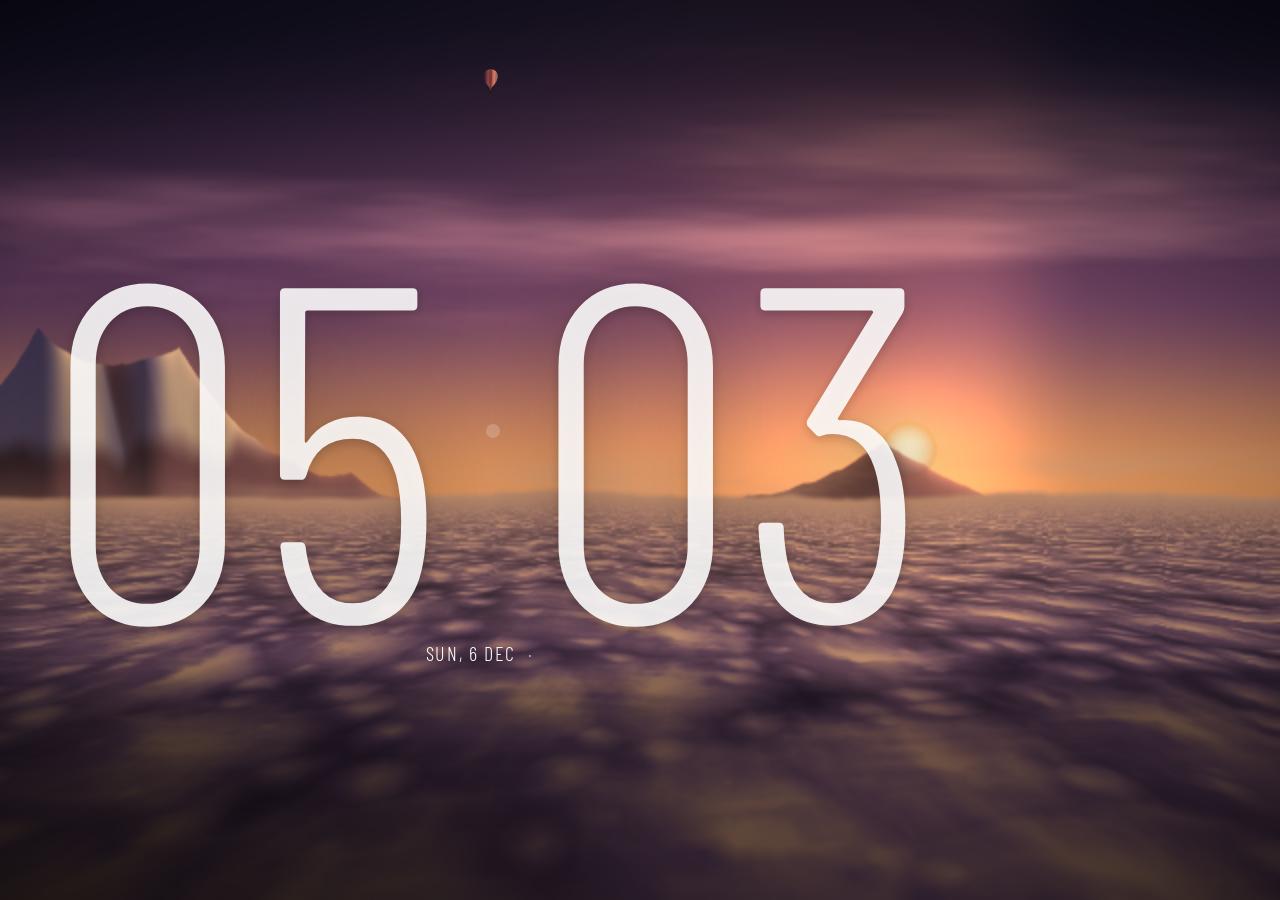
==== web/index.html @ cc3e5b8e "Pond: an axolotl with feathery gills, a comet and a shubunkin; Home: the clock keeps its size and go" ====
<!doctype html>
<html lang="en">
<head>
<meta charset="utf-8">
<meta name="viewport" content="width=device-width,initial-scale=1,viewport-fit=cover">
<meta name="theme-color" content="#000000">
<title>Subscreen</title>
<link rel="stylesheet" href="fonts/fonts.css">
<link rel="manifest" href="manifest.webmanifest">
<style>
/* Layout: black glass, the same language as dojo and taskvim. True black, no boxes: a section is a small title over a hairline rule.
   Five pages swipe sideways; Home is the clock plus a glance column that links into every other page. Dark-only on purpose (AMOLED). */
:root{
  --bg:#000;
  --text:#dedede;
  --sub:#969696;
  --muted:#606060;
  --faint:#2c2c2c;
  --hair:#1c1c1c;
  --sel:#141414;
  --green:#a6e3a1; --sand:#f9e2af; --rose:#eba0ac; --warm:#fab387; --blue:#89b4fa; --teal:#94e2d5; --purple:#cba6f7; --brown:#c2956e;
  --accent:var(--teal);
  --f-ui:"Manrope",system-ui,sans-serif;
  --f-num:"Manrope",system-ui,sans-serif;
  --f-ar:"IBM Plex Sans Arabic","Noto Sans Arabic",sans-serif;
  --f-flip:"Barlow Condensed","Arial Narrow",sans-serif;
  color-scheme:dark;
}
:root[data-scene="sunrise"]{--accent:var(--warm)}
:root[data-scene="cloudsea"]{--accent:#f5c2e7}
:root[data-scene="storm"]{--accent:var(--purple)}
:root[data-scene="moonlit"]{--accent:#b4befe}
:root[data-scene="lanterns"]{--accent:var(--sand)}
:root[data-scene="koi"]{--accent:var(--rose)}
:root[data-scene="rain"]{--accent:var(--teal)}
:root[data-scene="lumiere"]{--accent:#e5c07b}
:root[data-scene="orbit"]{--accent:var(--blue)}

[hidden]{display:none!important}
html{height:100%}
body{margin:0;height:100%;overflow:hidden;background:var(--bg);color:var(--text);font-family:var(--f-ui);-webkit-tap-highlight-color:transparent;-webkit-font-smoothing:antialiased}
button{font:inherit;color:inherit;appearance:none;background:none;border:0;padding:0;cursor:pointer}
:focus-visible{outline:1px solid var(--accent);outline-offset:3px;border-radius:4px}
.num{font-family:var(--f-num);font-variant-numeric:tabular-nums}
body{font-variant-numeric:tabular-nums;letter-spacing:.005em}

#sky{position:fixed;inset:0;width:100%;height:100%;display:block;background:var(--bg);transition:opacity .6s}
#fauna{position:fixed;inset:0;width:100%;height:100%;display:block;pointer-events:none;z-index:1}
#media{position:fixed;inset:0;background:#000;opacity:0;transition:opacity .6s;pointer-events:none}
#media.on{opacity:1}
#media video,#media img{position:absolute;inset:0;width:100%;height:100%;object-fit:cover}
#media::after{content:"";position:absolute;inset:0;background:radial-gradient(ellipse 75% 70% at 50% 50%,transparent 45%,#000a 100%)}
#catLayer{position:fixed;inset:0;width:100%;height:100%;display:block;pointer-events:none;z-index:3}

.app{position:fixed;inset:0;z-index:2;display:grid;grid-template-rows:auto minmax(0,1fr) auto;padding:calc(env(safe-area-inset-top,0px) + 12px) 20px calc(env(safe-area-inset-bottom,0px) + 8px);box-sizing:border-box;max-width:1400px;margin:0 auto;transition:filter .8s}
:root[data-night] .app,:root[data-night] #fauna,:root[data-night] #sky,:root[data-night] #media{filter:grayscale(1) sepia(1) hue-rotate(-38deg) saturate(3.2) brightness(.72)}

/* ---------- top rail ---------- */
.top{display:flex;align-items:center;justify-content:space-between;gap:16px;min-height:28px;font-size:12px}
.hosts{display:flex;gap:18px;align-items:center;min-width:0;transition:opacity .4s}
/* Home keeps the top rail quiet: the computers and the network name show on the other pages */
.app[data-page="home"] .hosts,.app[data-page="home"] #netTxt{opacity:0;pointer-events:none}
#netTxt{transition:opacity .4s}
.host{display:flex;align-items:center;gap:7px;color:var(--muted);transition:color .3s;font-family:var(--f-num);font-size:12px}
.host i{width:6px;height:6px;border-radius:50%;border:1px solid currentColor;box-sizing:border-box;transition:background .3s,border-color .3s}
.host.on{color:var(--text)}
.host.on i{background:var(--accent);border-color:var(--accent);box-shadow:0 0 10px var(--accent)}
.mode{color:var(--muted);font-size:11px;white-space:nowrap;overflow:hidden;text-overflow:ellipsis}
.status{display:flex;gap:16px;align-items:center;color:var(--muted);font-family:var(--f-num);font-size:12px;white-space:nowrap}
.mini{color:var(--sub);opacity:0;transition:opacity .4s}
.app:not([data-page="home"]) .mini{opacity:1}
.net{display:flex;align-items:center;gap:6px}
.net i{width:5px;height:5px;border-radius:50%;background:var(--green)}

/* ---------- pager ---------- */
.pager{overflow:hidden;min-height:0;touch-action:pan-y}
.track{display:flex;height:100%;transition:transform .55s cubic-bezier(.22,.9,.24,1)}
.page{flex:0 0 100%;height:100%;overflow:hidden;padding-block:10px;box-sizing:border-box;scrollbar-width:none;position:relative}
.page::-webkit-scrollbar{display:none}
/* every page fits the screen: .fit is scaled down by JS when its content is taller than the page */
.fit{height:100%;transform-origin:top left}
.fit > *{transition:opacity .5s}
.page:not(.on) .fit > *{opacity:0}
.cols{display:grid;grid-template-columns:minmax(0,1.35fr) minmax(0,1fr);gap:clamp(20px,4vw,56px);align-items:start}

/* a section: title + hairline, never a box */
.sec + .sec{margin-top:18px}
.sec-h{display:flex;justify-content:space-between;align-items:baseline;gap:10px;margin:0 0 4px;padding-bottom:6px;border-bottom:1px solid var(--hair);font:500 10.5px var(--f-ui);letter-spacing:.14em;text-transform:uppercase;color:var(--muted)}
.src{font:400 10.5px var(--f-num);letter-spacing:0;text-transform:none;color:var(--muted)}
.line{display:block;height:2px;background:var(--faint);border-radius:2px;overflow:hidden}
.line i{display:block;height:100%;background:var(--accent);border-radius:2px;transition:width .8s cubic-bezier(.22,.9,.24,1)}
.btn{display:inline-flex;align-items:center;gap:8px;font-size:13px;padding:9px 14px;border-radius:999px;background:var(--text);color:#000;font-weight:500;transition:transform .15s}
.btn:active{transform:scale(.96)}
.btn.ghost{background:transparent;color:var(--sub);box-shadow:inset 0 0 0 1px var(--faint)}
.dot{display:inline-block;width:6px;height:6px;border-radius:50%;background:var(--muted);flex:none}

/* ---------- home ---------- */
#p-home .fit{display:flex;align-items:center}
.home{display:grid;grid-template-columns:minmax(0,1fr) minmax(150px,.27fr);gap:clamp(18px,3vw,48px);align-items:center;width:100%}
.clockblock{min-width:0;transition:transform 6s ease-in-out;container-type:inline-size;display:grid;justify-content:center}
.stack{display:flex;flex-direction:column;min-width:0}
/* the clock: light, slightly see-through digits floating on the scene with no card behind them, so the
   ambient shows everywhere but the strokes; a wide faint shadow keeps them readable over bright skies.
   A changed digit rolls: the old one rises and fades while the new one comes up from below, right-hand
   digit first like an odometer. Only transform and opacity animate, so it runs on the compositor. */
.flipclock{--ch:min(56vh,42cqw);display:flex;align-items:center;justify-content:center;font:300 calc(var(--ch)*1.2)/.84 var(--f-flip);color:rgba(255,255,255,.88);letter-spacing:.005em;font-variant-numeric:tabular-nums;text-shadow:0 0 calc(var(--ch)*.16) rgba(0,0,0,.22),0 calc(var(--ch)*.008) calc(var(--ch)*.03) rgba(0,0,0,.2)}
.roll{display:flex}
/* the separator: one small, faint dot between the hours and the minutes */
.sep{flex:none;width:calc(var(--ch)*.035);height:calc(var(--ch)*.035);margin:0 calc(var(--ch)*.09);border-radius:50%;background:currentColor;opacity:.22}
.dg{position:relative;display:block}
.dg i{display:block;font-style:normal;will-change:transform,opacity}
.dg i + i{position:absolute;left:0;top:0;opacity:0}
.dg.go i:first-child{animation:rollOut .34s var(--d,0s) cubic-bezier(.5,0,.8,.4) both}
.dg.go i + i{animation:rollIn .6s calc(var(--d,0s) + .16s) cubic-bezier(.16,.8,.3,1) both}
@keyframes rollOut{to{transform:translateY(-.22em);opacity:0}}
@keyframes rollIn{from{transform:translateY(.26em);opacity:0}to{transform:none;opacity:1}}
/* one quiet line under the clock: the date, then the next prayer and its countdown, thin and white
   so it reads without pulling the eye off the scene */
.when{display:flex;justify-content:center;align-items:baseline;gap:.6em;margin-top:10px;font:300 clamp(14px,1.8vw,20px)/1.1 var(--f-flip);letter-spacing:.08em;text-transform:uppercase;color:#fff;white-space:nowrap;text-shadow:0 1px 8px rgba(0,0,0,.6)}
.when .wp{display:flex;align-items:baseline;gap:.45em;min-width:0}
.when .wp:not(:empty)::before{content:"·";opacity:.6}
.when .wp b{font-weight:300}
.when .cd{font-variant-numeric:tabular-nums}

/* idle: the header, the dock and the glance fade out, then the clock grows to fill the screen
   (a FLIP transform, so the growth is one smooth compositor animation); a tap brings it all back */
.top,.dock{transition:opacity .3s}
.glance{transition:opacity .4s .15s}
.app.idling .top,.app.idling .dock,.app.idling .glance{opacity:0;pointer-events:none;transition-delay:0s}
.app.idle{grid-template-rows:0 minmax(0,1fr) 0}
.app.idle .top,.app.idle .dock{overflow:hidden;min-height:0;padding:0}
.app.idle .glance{display:none}
.app.idle .home{grid-template-columns:minmax(0,1fr)}
.app.idle .flipclock{--ch:min(66vh,44cqw)}
.app.idle{padding-top:calc(env(safe-area-inset-top,0px) + 4px)}
.app.idle #p-home{padding-block:0 22vh}   /* centred, then lifted well above the middle */
.app.idle #p-home .fit{align-items:center}
.app.idle .stack .when{margin-top:14px}
/* the cat's shelf: it lies on this hairline at the top of the side panel, legs and tail hanging into the gap */
.perch{height:64px;margin:0 -8px;border-top:1px solid rgba(255,255,255,.12);flex:none}
.app.idle .perch{display:none}
/* a soft scrim keeps the small text readable over the brighter ambients */
.glance{display:flex;flex-direction:column;min-width:0;background:radial-gradient(closest-side,rgba(0,0,0,.58),rgba(0,0,0,.46) 50%,rgba(0,0,0,.16) 80%,transparent);margin:-40px -48px;padding:40px 48px}
.g{display:grid;grid-template-columns:minmax(0,1fr) auto;gap:2px 8px;padding:7px 8px;margin:0 -8px;border-bottom:1px solid var(--hair);text-align:left;border-radius:6px;transition:background .2s}
.g:last-child,.g:not(:has(~ .g:not([hidden]))){border-bottom:0}
.g:active,.g:hover{background:var(--sel)}
.g .k{grid-row:1;grid-column:1;font:500 8.5px var(--f-ui);letter-spacing:.14em;text-transform:uppercase;color:#8a8a8a}
.g .r{grid-row:1;grid-column:2;font:400 10px var(--f-num);color:var(--sub);white-space:nowrap;text-align:right}
.g .v{grid-row:2;grid-column:1 / 3;font-size:12.5px;white-space:nowrap;overflow:hidden;text-overflow:ellipsis}
.g .bar{grid-row:3;grid-column:1 / 3;margin-top:5px}
.g .bar i{background:var(--sand)}
.g.prayer.iqama .bar i{background:var(--teal)}
/* the prayer leads the panel; a task can take two lines rather than being cut off */
.g.prayer .v{font-size:15px}
.g .r .due{font-size:inherit}
#gTask .v{white-space:normal;display:-webkit-box;-webkit-line-clamp:2;-webkit-box-orient:vertical;line-height:1.3}

/* ---------- display menu ---------- */
.menu-btn{width:30px;height:30px;margin:-4px -6px -4px 0;border-radius:50%;display:grid;place-items:center;color:var(--muted);transition:color .2s,background .2s}
.menu-btn svg{width:16px;height:16px}
.menu-btn[aria-expanded="true"]{color:var(--text);background:var(--sel)}
.menu{position:fixed;top:calc(env(safe-area-inset-top,0px) + 46px);right:16px;z-index:30;width:min(600px,calc(100vw - 32px));max-height:calc(100% - 60px);overflow-y:auto;display:grid;grid-template-columns:repeat(auto-fit,minmax(250px,1fr));gap:0 24px;background:rgba(12,12,12,.93);-webkit-backdrop-filter:blur(16px);backdrop-filter:blur(16px);box-shadow:inset 0 0 0 1px var(--faint),0 20px 60px rgba(0,0,0,.7);border-radius:16px;padding:14px 16px 6px;box-sizing:border-box;transform-origin:top right;animation:menuIn .25s cubic-bezier(.22,.9,.24,1)}
.menu h3{margin:0 0 10px;font:500 10px var(--f-ui);letter-spacing:.14em;text-transform:uppercase;color:var(--muted)}
.swatches{display:grid;grid-template-columns:repeat(5,minmax(0,1fr));gap:6px;margin-bottom:12px}
.sw{display:flex;flex-direction:column;align-items:center;gap:6px;font-size:10.5px;color:var(--sub)}
.sw i{width:38px;height:38px;max-width:100%;border-radius:50%;box-shadow:inset 0 0 0 1px var(--faint);transition:box-shadow .2s,transform .2s}
.sw:active i{transform:scale(.92)}
.sw.on{color:var(--text)}
.sw.on i{box-shadow:0 0 0 2px #0c0c0c,0 0 0 3px var(--text)}
.sw[data-scene="sunrise"] i{background:radial-gradient(circle at 70% 62%,#ffe9c0 0 9%,#fab38799 15%,transparent 34%),linear-gradient(180deg,#14091c 10%,#8c3346 50%,#f39a5a 66%,#3a1418 67%,#120509 100%)}
.sw[data-scene="cloudsea"] i{background:radial-gradient(circle at 75% 46%,#fff1d6 0 7%,#ffab7a88 16%,transparent 34%),linear-gradient(180deg,#0d1026 8%,#6b4570 40%,#f6a777 52%,#c98a8c 60%,#5e4a78 100%)}
.sw[data-scene="storm"] i{background:radial-gradient(ellipse 40% 18% at 60% 52%,#9a98e0aa,transparent 70%),linear-gradient(180deg,#0a0c14 8%,#2a2c3c 30%,#1a1c28 50%,#06070c 56%,#0c0e18 70%,#02030a 100%)}
.sw[data-scene="moonlit"] i{background:radial-gradient(circle at 68% 30%,#f4f2e6 0 13%,#aab4d855 22%,transparent 45%),linear-gradient(180deg,#0a1024,#03050c 85%)}
.sw[data-scene="lanterns"] i{background:radial-gradient(circle at 30% 34%,#ffc27a 0 5%,transparent 10%),radial-gradient(circle at 64% 22%,#ffb36a 0 4%,transparent 9%),radial-gradient(circle at 58% 52%,#ffd08f 0 6%,#ff8a3d55 14%,transparent 24%),linear-gradient(180deg,#05061a 10%,#2b0f26 64%,#080611 66%,#1a0c16 100%)}
.sw[data-scene="koi"] i{background:radial-gradient(ellipse 22% 9% at 40% 42%,#f07a4a 60%,transparent 100%),radial-gradient(circle at 72% 70%,#1d4a24 0 16%,transparent 17%),radial-gradient(circle at 50% 50%,#0f3a3c,#02100f)}
.sw[data-scene="rain"] i{background:repeating-linear-gradient(105deg,transparent 0 7px,#9fb4d040 7px 8px),radial-gradient(circle at 30% 65%,#ffc07a77 0 10%,transparent 18%),radial-gradient(circle at 65% 72%,#8fb4ff66 0 8%,transparent 16%),radial-gradient(circle at 58% 40%,#5cc8e055 0 9%,transparent 17%),linear-gradient(180deg,#05070c,#101722)}
.sw[data-scene="lumiere"] i{background:radial-gradient(circle at 30% 30%,#fff8 0 3%,transparent 4%),radial-gradient(circle at 70% 55%,#fff6 0 2%,transparent 3%),linear-gradient(90deg,transparent 60%,#0b0a10 60% 66%,transparent 66%),linear-gradient(180deg,#07080f,#20202f 55%,#6a4a36 78%,#5d6070 80%)}
.sw[data-scene="orbit"] i{background:radial-gradient(circle at 50% 160%,#04070f 58%,#ffd9a0 60%,#4a8cff 62%,#0e1d55 66%,transparent 71%),#000}
.sw[data-scene="off"] i{background:#000}
.rowt{display:flex;justify-content:space-between;align-items:center;width:100%;padding:8px 0;border-top:1px solid var(--hair);font-size:13px;text-align:left}
.switch{width:30px;height:18px;border-radius:9px;background:var(--faint);position:relative;transition:background .2s;flex:none}
.switch::after{content:"";position:absolute;left:2px;top:2px;width:14px;height:14px;border-radius:50%;background:var(--sub);transition:transform .2s,background .2s}
[aria-pressed="true"] .switch{background:var(--accent)}
[aria-pressed="true"] .switch::after{transform:translateX(12px);background:#000}
.menu-col{min-width:0}
.rowv{color:var(--sub);font-size:12px}
.menu-btn{position:relative}
.menu-btn.has-update::after{content:"";position:absolute;top:4px;right:4px;width:6px;height:6px;border-radius:50%;background:var(--accent)}
/* rest: true black (AMOLED pixels off) with a faint clock that wanders so nothing burns in */
.rest{position:fixed;inset:0;z-index:48;background:#000;cursor:pointer;animation:fade 1.4s ease-out}
.rest-clock{position:absolute;font:300 28px var(--f-ui);color:#262626;font-variant-numeric:tabular-nums;transition:left 3s ease-in-out,top 3s ease-in-out;white-space:nowrap}
@keyframes menuIn{from{opacity:0;transform:scale(.94) translateY(-4px)}}

/* ---------- tasks ---------- */
.group{margin-top:8px}
.group-h{display:flex;gap:8px;align-items:baseline;font-size:12px;letter-spacing:.12em;text-transform:uppercase;color:var(--muted);margin:14px 0 2px}
.group:first-child .group-h{margin-top:4px}
.group-h b{font-weight:500;color:var(--sub)}
/* a task row is a big, easy target on the phone: the whole row toggles it */
.task{display:grid;grid-template-columns:26px minmax(0,1fr) auto;gap:16px;align-items:center;min-height:58px;padding:9px 0;border-bottom:1px solid var(--hair);transition:opacity .4s,background .2s;width:100%;text-align:left;box-sizing:border-box}
.task:last-child{border-bottom:0}
.task:active{background:var(--sel)}
.chk{width:16px;height:16px;border-radius:50%;box-shadow:inset 0 0 0 1.5px var(--muted);position:relative;transition:background .25s,box-shadow .25s}
.chk::after{content:"";position:absolute;left:5px;top:2px;width:4px;height:8px;border:solid #000;border-width:0 1.5px 1.5px 0;transform:rotate(45deg) scale(0);transition:transform .2s}
.task .chk,.ev .chk{width:24px;height:24px;box-shadow:inset 0 0 0 2px var(--sub)}
.task .chk::after,.ev .chk::after{left:8px;top:3px;width:6px;height:12px;border-width:0 2px 2px 0}
.task.done .chk,.ev.done .chk{background:var(--green);box-shadow:none}
.task.done .chk::after,.ev.done .chk::after{transform:rotate(45deg) scale(1)}
.task.done,.ev.done{opacity:.35}
.task.done .t,.ev.done .t{text-decoration:line-through}
.t{font-size:14px;min-width:0;overflow:hidden;text-overflow:ellipsis;white-space:nowrap}
.task .tx{min-width:0}
.task .t{display:block;font-size:18px;line-height:1.3;white-space:normal;display:-webkit-box;-webkit-line-clamp:2;-webkit-box-orient:vertical}
.task .proj{display:block;font-size:13px;margin-top:2px;white-space:nowrap;overflow:hidden;text-overflow:ellipsis}
.task .due{font-size:14px}
.due{font:400 11.5px var(--f-num);color:var(--muted);white-space:nowrap}
.due.late{color:var(--rose)}
.due.today{color:var(--sand)}
.due.habit{color:var(--teal)}
.big{font-weight:300;font-size:clamp(34px,5vw,54px);line-height:1;letter-spacing:-.03em}
.big small{font-size:.42em;color:var(--muted);letter-spacing:0;margin-left:4px}
.kv{display:grid;grid-template-columns:repeat(4,minmax(0,1fr));gap:10px;margin-top:4px}
.kv div{min-width:0}
.kv span{display:block;font:500 10px var(--f-ui);letter-spacing:.12em;text-transform:uppercase;color:var(--muted)}
.kv b{display:block;font:400 17px var(--f-num);margin-top:3px;white-space:nowrap}
.kv small{color:var(--muted);font-size:11px}
.heat{display:grid;grid-auto-flow:column;grid-template-rows:repeat(7,9px);grid-auto-columns:9px;gap:3px;margin-top:10px;overflow:hidden}
.heat i{border-radius:2px;background:#151515}
.heat .l1{background:#466048}.heat .l2{background:#648c62}.heat .l3{background:#85b981}.heat .l4{background:#a6e3a1}
.heat .today{box-shadow:0 0 0 1px var(--text)}
.course{display:grid;grid-template-columns:minmax(0,1fr) auto;gap:6px 12px;padding:10px 0 9px;font-size:16px}
.course .line{grid-column:1 / 3;height:3px}
.course .p{font:400 14px var(--f-num);color:var(--sub)}

/* ---------- calendar ----------
   taskvim's calendar: the chosen day's agenda on the left, the month on the right. Classes, events and
   tasks with a date, all from the computers' /plan/data (the same document the iPhone's Plan draws) */
.calcols{display:grid;grid-template-columns:minmax(0,1.35fr) minmax(0,1fr);gap:clamp(20px,4vw,56px);align-items:start}
.ev{display:grid;grid-template-columns:58px minmax(0,1fr) auto;gap:16px;align-items:center;min-height:58px;padding:9px 0;border-bottom:1px solid var(--hair);width:100%;text-align:left;box-sizing:border-box;transition:opacity .4s,background .2s}
.ev:last-child{border-bottom:0}
.ev.is-task:active{background:var(--sel)}
.ev .at{display:flex;flex-direction:column;font-family:var(--f-num);font-variant-numeric:tabular-nums;line-height:1.2}
.ev .at b{font-weight:500;font-size:17px}
.ev .at span{font-size:13px;color:var(--muted)}
.ev .body{min-width:0;text-align:start}
.ev .t{display:block;font-size:18px;line-height:1.3;white-space:normal;display:-webkit-box;-webkit-line-clamp:2;-webkit-box-orient:vertical}
.ev .n{font-size:13px;color:var(--sub);margin-top:2px;white-space:nowrap;overflow:hidden;text-overflow:ellipsis}
.ev.untimed{grid-template-columns:minmax(0,1fr) auto}
.ev.past .at,.ev.past .t{color:var(--muted)}
.ev .due{font-size:14px}
.nowline{height:0;border-top:1px solid var(--accent);margin:-1px 0 0;position:relative}
.nowline::before{content:"";position:absolute;left:-3px;top:-4px;width:7px;height:7px;border-radius:50%;background:var(--accent)}
.cal-sub{margin:16px 0 2px;font:500 10.5px var(--f-ui);letter-spacing:.14em;text-transform:uppercase;color:var(--muted)}
.month-h{display:flex;align-items:center;justify-content:space-between;gap:10px;margin:0 0 4px;padding-bottom:6px;border-bottom:1px solid var(--hair)}
.month-h .mt{font:500 15px var(--f-ui);letter-spacing:.02em;padding:6px 10px}
.month-h .icon{width:40px;height:40px;margin:-8px -10px}
.month{display:flex;flex-direction:column;min-height:0}
.mgrid{flex:1 1 auto;min-height:0;display:grid;grid-template-columns:repeat(7,minmax(0,1fr));align-content:start;gap:2px 0;text-align:center}
.mgrid .wd{font:500 10px var(--f-ui);letter-spacing:.1em;text-transform:uppercase;color:var(--muted);padding:6px 0 4px}
.md{display:flex;flex-direction:column;align-items:center;justify-content:center;gap:3px;min-height:0;overflow:hidden;border-radius:10px;font:400 15px var(--f-num);color:var(--text);transition:background .2s}
.md.out{color:var(--faint)}
.md.today{color:var(--accent);font-weight:600}
.md.on{background:var(--sel);box-shadow:inset 0 0 0 1px var(--faint)}
.md .dots{display:flex;gap:3px;height:4px}
.md .dots i{width:4px;height:4px;border-radius:50%;background:var(--sub)}
.md.out .dots i{background:var(--faint)}
/* a page of panes stays put: its lists scroll inside their own boxes, headers and the month stay in place */
.panes .cols,.panes .calcols{height:100%;align-items:stretch}
.pane{display:flex;flex-direction:column;min-height:0}
.panes .sec + .sec{margin-top:18px}
.pane > .sec-h,.pane > .sec:not(.pane){flex:none}
.pane > .pane{flex:1 1 auto}
.scroller{flex:1 1 auto;min-height:0;overflow-y:auto;overscroll-behavior:contain;touch-action:pan-y;scrollbar-width:none;
  -webkit-mask-image:linear-gradient(#000 calc(100% - 22px),transparent);mask-image:linear-gradient(#000 calc(100% - 22px),transparent);padding-bottom:18px}
.scroller::-webkit-scrollbar{display:none}

/* ---------- machines ---------- */
.machs{display:grid;grid-template-columns:repeat(auto-fit,minmax(min(100%,300px),1fr));gap:clamp(20px,4vw,48px)}
.mach{cursor:pointer;min-width:0}
.mach-h{display:flex;align-items:center;gap:9px;padding-bottom:6px;border-bottom:1px solid var(--hair)}
.mach-h b{font:500 13px var(--f-num)}
.mach-h .kind{font-size:12px;color:var(--muted)}
.mach-h .idle{margin-left:auto;font:400 11.5px var(--f-num);color:var(--muted)}
.mach.on .mach-h .dot{background:var(--accent);box-shadow:0 0 8px var(--accent)}
.mach.on .mach-h .idle{color:var(--accent)}
.spark{width:100%;height:38px;display:block;margin:10px 0 8px}
.np{display:grid;grid-template-columns:38px minmax(0,1fr) auto auto;gap:12px;align-items:center;margin-top:14px;padding-top:12px;border-top:1px solid var(--hair)}
.cover{width:38px;height:38px;border-radius:6px;background:#151515}
.np .tt{font-size:13px;white-space:nowrap;overflow:hidden;text-overflow:ellipsis}
.np .ar{font-size:12px;color:var(--sub);white-space:nowrap;overflow:hidden;text-overflow:ellipsis}
.np .line{margin-top:6px}
.icon{width:34px;height:34px;border-radius:50%;display:grid;place-items:center;color:var(--sub);transition:background .2s,color .2s}
.icon:active{background:var(--sel);color:var(--text)}
.icon svg{width:18px;height:18px}
.np.empty{color:var(--muted);font-size:13px;grid-template-columns:1fr}
.controls{margin-top:22px}
.keys{display:grid;grid-template-columns:repeat(10,minmax(0,1fr));gap:6px;margin-top:8px}
.key{display:flex;flex-direction:column;align-items:center;gap:7px;padding:12px 4px 10px;border-radius:12px;color:var(--sub);font-size:10.5px;transition:background .2s,color .2s;position:relative;overflow:hidden;text-align:center}
.key:hover{background:var(--sel)}
.key svg{width:20px;height:20px}
.key .n{font:300 20px var(--f-ui);line-height:20px;color:var(--text)}
.key.on{color:var(--accent);background:color-mix(in srgb,var(--accent) 9%,transparent)}
.rip{position:absolute;width:16px;height:16px;border-radius:50%;background:var(--text);opacity:.18;transform:translate(-50%,-50%) scale(0);animation:rip .55s ease-out forwards;pointer-events:none}

/* ---------- claude ---------- */
.claude{grid-template-columns:minmax(0,.85fr) minmax(0,1.15fr)}
.crab{width:100%;max-width:220px;aspect-ratio:2.4/1;display:block;image-rendering:pixelated}
.crab-say{font-weight:300;font-size:clamp(24px,3.4vw,36px);letter-spacing:-.02em;line-height:1.1;margin-top:6px}
.crab-say.alert{color:var(--rose)}
.usage{display:grid;grid-template-columns:minmax(0,1fr) auto;gap:6px 12px;align-items:center;font-size:12.5px;color:var(--sub);margin-top:6px}
.usage .line{grid-column:1 / 3;margin-bottom:8px}
.usage .num{color:var(--text);font-size:12px}
.sess{padding:12px 0;border-bottom:1px solid var(--hair)}
.sess:last-child{border-bottom:0}
.sess-h{display:flex;align-items:center;gap:10px;min-width:0}
.sess-h code{font:500 13px var(--f-num);white-space:nowrap;overflow:hidden;text-overflow:ellipsis;min-width:0}
.sess-h .host-tag{font:400 11px var(--f-num);color:var(--muted)}
.sess-h .st{margin-left:auto;font-size:11.5px;color:var(--muted);white-space:nowrap}
.sess.working .dot{background:var(--teal);animation:soft 1.4s infinite}
.sess.working .st{color:var(--teal)}
.sess.waiting .dot{background:var(--rose);animation:ping 1.8s infinite}
.sess.waiting .st{color:var(--rose)}
.sess p{margin:5px 0 0 16px;font-size:13px;color:var(--sub)}
.sess p code{font-family:var(--f-num);color:var(--text);font-size:12.5px}
.sess .actions{margin:10px 0 0 16px}

/* ---------- dock ---------- */
.dock{display:flex;justify-content:center;gap:clamp(14px,4vw,34px);padding-top:8px;font-size:12px}
.dock button{color:var(--muted);padding:6px 2px;position:relative;transition:color .3s}
.dock button::after{content:"";position:absolute;left:50%;bottom:0;width:0;height:1.5px;background:var(--text);border-radius:2px;transform:translateX(-50%);transition:width .35s cubic-bezier(.22,.9,.24,1)}
.dock button.on{color:var(--text)}
.dock button.on::after{width:14px}
.badge{position:absolute;top:4px;right:-8px;width:5px;height:5px;border-radius:50%;background:var(--rose)}

/* ---------- overlays ---------- */
.toast{position:fixed;left:50%;bottom:calc(env(safe-area-inset-bottom,0px) + 52px);transform:translate(-50%,10px);opacity:0;pointer-events:none;transition:opacity .25s,transform .25s;background:#0d0d0d;box-shadow:inset 0 0 0 1px var(--faint);border-radius:10px;padding:10px 14px;font-size:12.5px;color:var(--sub);max-width:calc(100% - 40px);box-sizing:border-box;z-index:40}
.toast.show{opacity:1;transform:translate(-50%,0)}
.toast.has-action.show{pointer-events:auto;display:flex;align-items:center;gap:14px}
.toast-btn{color:var(--accent);font-weight:500;font-size:12.5px;padding:2px 0}
.toast b{color:var(--text);font-weight:500}
.toast code{font:12px var(--f-num);color:var(--text);word-break:break-all}
.pop{position:fixed;width:5px;height:5px;margin:-2.5px;border-radius:50%;pointer-events:none;z-index:45;animation:pop .7s cubic-bezier(.2,.8,.3,1) forwards}

.athan{position:fixed;inset:0;z-index:50;display:grid;place-items:center;background:rgba(0,0,0,.94);cursor:pointer;animation:fade .7s ease-out;overflow:hidden}
.athan .ring{position:absolute;left:50%;top:50%;width:46vmin;height:46vmin;margin:-23vmin 0 0 -23vmin;border-radius:50%;box-shadow:inset 0 0 0 1px var(--sand);opacity:0;animation:ring 5s cubic-bezier(.2,.6,.3,1) infinite}
.athan .ring:nth-child(2){animation-delay:1.66s}
.athan .ring:nth-child(3){animation-delay:3.33s}
.athan-in{position:relative;text-align:center;padding:20px}
.athan-ar{font-family:var(--f-ar);font-weight:200;font-size:min(22vmin,160px);line-height:1.15;color:var(--sand)}
.athan-en{font-size:12px;letter-spacing:.3em;text-transform:uppercase;color:var(--sub);margin-top:4px}
.athan-note{font-size:11.5px;color:var(--muted);margin-top:22px}

/* ---------- reminders ----------
   Three strengths, picked by how close a deadline is: a live "due soon" row on Home (and a pill under the
   idle clock), a line under the clock when something enters its window, and, in the last fifteen minutes,
   an alert that takes over the clock. Quiet mutes the last two; the Home row always stays. */
.g.soon .r{color:var(--text)}
.g.soon .bar i{background:var(--sub);transition:width 1s linear}
.g.soon.hot .k::before{content:"";display:inline-block;width:5px;height:5px;margin:0 6px 1px 0;border-radius:50%;background:var(--text);vertical-align:middle;animation:soft 1.6s infinite}
.g.soon .more{color:var(--muted);letter-spacing:0;text-transform:none;font-weight:400;margin-left:6px}
.pill{display:none;justify-content:center;margin-top:14px}
.app.idle .pill.on{display:flex}
.pill > span{display:inline-flex;align-items:center;gap:.55em;padding:6px 14px;border-radius:999px;background:rgba(0,0,0,.45);box-shadow:inset 0 0 0 1px rgba(255,255,255,.14);font:400 clamp(12px,1.5vw,16px)/1 var(--f-flip);letter-spacing:.08em;text-transform:uppercase;color:#fff;max-width:80vw;white-space:nowrap;overflow:hidden;text-overflow:ellipsis;animation:fade .8s}
.pill i{flex:none;width:5px;height:5px;border-radius:50%;background:#fff;animation:soft 1.8s infinite}
.pill b{font-weight:500}

/* a reminder is a bubble that grows out of the top edge: a small dark-glass pill slides down, widens, then
   swells into a rounded bubble and the words come up inside it (dropIn); leaving plays that backwards, back
   into the pill and up off the screen (dropNote). The clock steps back while it is up */
.notes{position:fixed;left:0;right:0;top:calc(env(safe-area-inset-top,0px) + 12px);z-index:35;display:grid;justify-items:center;pointer-events:none;padding:0 20px}
.note{grid-area:1 / 1;position:relative;pointer-events:auto;width:fit-content;min-width:min(420px,100%);max-width:min(760px,100%);box-sizing:border-box;animation:bob 7s 1.4s ease-in-out infinite}
@keyframes bob{50%{transform:translateY(-4px)}}
.note .bub{position:absolute;top:0;left:50%;width:100%;height:100%;transform:translateX(-50%);border-radius:30px;background:rgba(14,14,14,.84);-webkit-backdrop-filter:blur(22px) saturate(1.2);backdrop-filter:blur(22px) saturate(1.2);box-shadow:inset 0 0 0 1px rgba(255,255,255,.09),0 24px 70px rgba(0,0,0,.6)}
.nb{position:relative;display:flex;flex-direction:column;align-items:center;text-align:center;min-width:0;padding:22px 40px 8px}
.nm{display:flex;flex-direction:column;align-items:center;min-width:0;max-width:100%}
.nk{display:flex;align-items:center;gap:.6em;font:400 clamp(14px,1.8vw,19px)/1 var(--f-flip);letter-spacing:.22em;text-transform:uppercase;color:rgba(255,255,255,.75);font-variant-numeric:tabular-nums;text-shadow:0 1px 8px rgba(0,0,0,.6)}
.nk::before{content:"";width:7px;height:7px;border-radius:50%;background:#fff;animation:soft 1.8s infinite}
.nt{max-width:100%;margin-top:12px;font:300 clamp(26px,4.4vw,48px)/1.06 var(--f-flip);letter-spacing:.04em;text-transform:uppercase;color:#fff;text-shadow:0 2px 16px rgba(0,0,0,.6);display:-webkit-box;-webkit-line-clamp:2;-webkit-box-orient:vertical;overflow:hidden}
.nc{margin-top:10px;font:300 clamp(14px,1.7vw,18px)/1 var(--f-flip);letter-spacing:.16em;text-transform:uppercase;color:rgba(255,255,255,.6)}
.na{display:flex;justify-content:center;flex-wrap:wrap;gap:4px;margin-top:10px}
.na button,.nudge-a button{font:400 clamp(14px,1.7vw,18px)/1 var(--f-flip);letter-spacing:.2em;text-transform:uppercase;color:rgba(255,255,255,.6);padding:15px 18px;border-radius:999px;text-shadow:0 1px 8px rgba(0,0,0,.6);transition:color .2s,background .2s}
.na button:active,.nudge-a button:active{background:rgba(255,255,255,.1);color:#fff}
.na .ok,.nudge-a .ok{color:#fff}
.clockblock,.glance > *{transition:opacity .8s}
body:has(.notes .note:not(.out)) .clockblock{opacity:.3}
body:has(.notes .note:not(.out)) .glance > *{opacity:.25}
body:has(.notes .note:not(.out)) .pill{display:none!important}

/* the alert, in the last fifteen minutes: the clock steps back and the deadline takes the line under it,
   large, with its countdown and the answers. A tap anywhere else is "got it" */
.nudge{display:flex;flex-direction:column;align-items:center;text-align:center;max-width:100%;margin-top:clamp(10px,3vh,24px);animation:fade .6s ease-out}
.nudge-k{display:flex;align-items:center;gap:.6em;font:400 clamp(13px,1.6vw,17px)/1 var(--f-flip);letter-spacing:.22em;text-transform:uppercase;color:rgba(255,255,255,.7);text-shadow:0 1px 8px rgba(0,0,0,.6)}
.nudge-k i{width:7px;height:7px;border-radius:50%;background:#fff;animation:soft 1.4s infinite}
.nudge-k b{font-weight:400;color:#fff;font-variant-numeric:tabular-nums}
.nudge-k span:empty{display:none}
.nudge-t{max-width:100%;font:300 clamp(26px,4.6vw,52px)/1.08 var(--f-flip);color:#fff;margin-top:10px;letter-spacing:.04em;text-transform:uppercase;text-shadow:0 2px 14px rgba(0,0,0,.6);display:-webkit-box;-webkit-line-clamp:2;-webkit-box-orient:vertical;overflow:hidden}
.nudge-c{font:300 clamp(13px,1.6vw,17px)/1 var(--f-flip);letter-spacing:.14em;text-transform:uppercase;color:rgba(255,255,255,.6);margin-top:8px}
.nudge-c:empty{display:none}
.nudge-a{display:flex;flex-wrap:wrap;justify-content:center;gap:2px;margin-top:8px}
.app.alerting .when,.app.alerting .pill{display:none!important}
.app.alerting .flipclock{--ch:min(34vh,30cqw);opacity:.75}
.app.idle.alerting #p-home{padding-block:0}
body:has(.app.alerting) #fauna{opacity:.4}

.quiet{display:flex;align-items:center;gap:5px;color:var(--sub);font:12px var(--f-num);animation:fade .4s}
.quiet svg{width:13px;height:13px}
.chips{display:flex;flex-wrap:wrap;gap:6px;padding:8px 0 10px;border-top:1px solid var(--hair)}
.chips .lbl{width:100%;display:flex;justify-content:space-between;font-size:13px;margin-bottom:4px}
.chip{font-size:11.5px;padding:6px 11px;border-radius:999px;box-shadow:inset 0 0 0 1px var(--faint);color:var(--sub);transition:background .2s,color .2s}
.chip.on{background:var(--text);color:#000;box-shadow:none}

.empty{color:var(--muted);font-size:13px;margin:10px 0}
.host.off,.mach.off{opacity:.4}
.key:disabled{opacity:.35}
.agents-row{display:flex;gap:8px;padding:2px 0 10px}
.agents-row input{flex:1;min-width:0;background:#000;color:var(--text);border:0;box-shadow:inset 0 0 0 1px var(--faint);border-radius:999px;padding:8px 12px;font:12px var(--f-num)}
.agents-row input:focus{outline:none;box-shadow:inset 0 0 0 1px var(--accent)}
.agents-row .btn{padding:7px 14px;font-size:12px}
.ver{font:10.5px var(--f-num);color:var(--muted);padding:8px 0 4px}
@keyframes soft{50%{opacity:.25}}
@keyframes ping{0%{box-shadow:0 0 0 0 color-mix(in srgb,var(--rose) 60%,transparent)}100%{box-shadow:0 0 0 7px transparent}}
@keyframes rip{to{transform:translate(-50%,-50%) scale(12);opacity:0}}
@keyframes pop{to{transform:translate(var(--dx),var(--dy));opacity:0}}
@keyframes ring{0%{transform:scale(.4);opacity:0}15%{opacity:.7}100%{transform:scale(2.6);opacity:0}}
@keyframes fade{from{opacity:0}}

@media (max-aspect-ratio:1/1){
  .mode{display:none}
  .home,.cols,.claude{grid-template-columns:minmax(0,1fr)}
  .home{gap:36px}   /* room for the cat's back above its shelf */
  .flipclock{--ch:min(34vh,40cqw)}
  .app.idle .flipclock{--ch:min(52vh,40cqw)}
  .keys{grid-template-columns:repeat(5,minmax(0,1fr))}
}
@media (max-width:520px){
  .kv{grid-template-columns:repeat(2,minmax(0,1fr))}
  .net span{display:none}
}
@media (prefers-reduced-motion:reduce){
  *,*::before,*::after{animation-duration:.01ms!important;animation-iteration-count:1!important;transition-duration:.01ms!important}
}
</style>

</head>
<body>
<canvas id="sky" aria-hidden="true"></canvas>
<div id="media" aria-hidden="true"><video muted loop playsinline hidden></video><img alt="" hidden></div>
<canvas id="fauna" aria-hidden="true"></canvas>
<canvas id="catLayer" aria-hidden="true"></canvas>

<div class="app" id="app" data-page="home">
  <header class="top">
    <div class="hosts" id="hosts"></div>
    <div class="status">
      <button class="quiet" id="quietBtn" type="button" hidden aria-label="Reminders are quiet. Tap to turn them back on"><svg viewBox="0 0 24 24" fill="none" stroke="currentColor" stroke-width="1.7" stroke-linecap="round" stroke-linejoin="round"><path d="M9 4.6A6 6 0 0 1 18 9.5c0 3 .7 5 1.5 6.5H8M6.2 7.5A6 6 0 0 0 6 9.5C6 13 5 15 4.5 16H8"/><path d="M10 20a2.2 2.2 0 0 0 4 0M3 3l18 18"/></svg><span id="quietTxt"></span></button>
      <span class="mini num" id="mini">--:--</span>
      <span class="net"><i id="netDot"></i><span id="netTxt">tailnet</span></span>
      <button class="menu-btn" id="menuBtn" type="button" aria-label="Display settings" aria-expanded="false" aria-controls="menu"><svg viewBox="0 0 24 24" fill="none" stroke="currentColor" stroke-width="1.7" stroke-linecap="round"><path d="M4 7h10M18 7h2M4 17h4M12 17h8"/><circle cx="16" cy="7" r="2"/><circle cx="10" cy="17" r="2"/></svg></button>
    </div>
  </header>

  <main class="pager" id="pager">
    <div class="track" id="track">

      <!-- HOME -->
      <section class="page on" id="p-home" aria-label="Home"><div class="fit">
        <div class="home">
          <div class="clockblock" id="drift"><div class="stack">
            <div class="flipclock" id="clock" role="timer" aria-label="Time"><div class="roll" id="fH"><span class="dg"><i></i><i></i></span><span class="dg"><i></i><i></i></span></div><span class="sep" aria-hidden="true"></span><div class="roll" id="fM"><span class="dg"><i></i><i></i></span><span class="dg"><i></i><i></i></span></div></div>
            <div class="when"><span id="dateG"></span><span class="wp" id="whenP"><b id="wPn"></b><span id="wPt"></span><span class="cd" id="wPc"></span></span></div>
            <div class="pill" id="pill"><span><i></i><b id="pillW"></b><span id="pillT"></span></span></div>
            <div class="nudge" id="nudge" role="alertdialog" aria-labelledby="nudgeT" hidden>
              <div class="nudge-k"><i></i><span id="nudgeK"></span><b id="nudgeCd"></b><span id="nudgeCdL"></span></div>
              <div class="nudge-t" id="nudgeT" dir="auto"></div>
              <div class="nudge-c" id="nudgeC"></div>
              <div class="nudge-a">
                <button class="ok" type="button" data-n="done" id="nudgeDone">Done</button>
                <button type="button" data-n="snooze">Snooze 10 min</button>
                <button type="button" data-n="mute">Don’t remind</button>
                <button type="button" data-n="quiet">Quiet 1 h</button>
                <button type="button" data-n="dismiss">Got it</button>
              </div>
            </div>
          </div></div>
          <nav class="glance" aria-label="At a glance">
            <div class="perch" id="perch" aria-hidden="true"></div>
            <button class="g prayer" id="gPrayer" type="button" data-go="athan">
              <span class="k" id="gPk">Prayer</span><span class="v" id="gPv"></span><span class="r num" id="gPr"></span>
              <span class="line bar"><i id="gPbar" style="width:0"></i></span>
            </button>
            <button class="g soon" id="gSoon" type="button" hidden><span class="k" id="gSk"></span><span class="v" id="gSv"></span><span class="r num" id="gSr"></span><span class="line bar"><i id="gSbar" style="width:0"></i></span></button>
            <button class="g" id="gTask" type="button" data-go="1" hidden><span class="k" id="gTk">Task</span><span class="v" id="gTv"></span><span class="r" id="gTr"></span></button>
            <button class="g" id="gNext" type="button" data-go="2" hidden><span class="k">Next up</span><span class="v" id="gCv"></span><span class="r num" id="gCr"></span></button>
            <button class="g" id="gClaude" type="button" data-go="4" hidden><span class="k">Claude</span><span class="v" id="gAv"></span><span class="r" id="gAr"></span></button>
          </nav>
        </div>
      </div></section>

      <!-- TASKS -->
      <section class="page panes" id="p-tasks" aria-label="Tasks"><div class="fit">
        <div class="cols">
          <div class="sec pane">
            <h2 class="sec-h">Dashboard <span class="src" id="tvSrc">taskvim</span></h2>
            <div class="scroller" id="taskGroups"></div>
          </div>
          <div class="pane">
            <div class="sec">
              <h2 class="sec-h">Today <span class="src" id="streakTxt"></span></h2>
              <div class="big num" id="goalBig"></div>
              <div class="line" style="margin-top:12px"><i id="goalLine" style="width:0;background:var(--green)"></i></div>
              <div class="heat" id="taskHeat" aria-label="Completions, last 16 weeks"></div>
            </div>
            <div class="sec pane">
              <h2 class="sec-h">Courses</h2>
              <div class="scroller" id="courses"></div>
            </div>
          </div>
        </div>
      </div></section>

      <!-- CALENDAR -->
      <section class="page panes" id="p-cal" aria-label="Calendar"><div class="fit">
        <div class="calcols">
          <div class="sec pane">
            <h2 class="sec-h"><span id="dayTitle">Today</span> <span class="src" id="calSrc">taskvim</span></h2>
            <div class="scroller" id="agenda"></div>
          </div>
          <div class="month">
            <div class="month-h">
              <button class="icon" type="button" id="mPrev" aria-label="Previous month"><svg viewBox="0 0 24 24" fill="none" stroke="currentColor" stroke-width="1.6" stroke-linecap="round" stroke-linejoin="round"><path d="M15 5l-7 7 7 7"/></svg></button>
              <button type="button" id="mTitle" class="mt" aria-label="Back to today"></button>
              <button class="icon" type="button" id="mNext" aria-label="Next month"><svg viewBox="0 0 24 24" fill="none" stroke="currentColor" stroke-width="1.6" stroke-linecap="round" stroke-linejoin="round"><path d="M9 5l7 7-7 7"/></svg></button>
            </div>
            <div class="mgrid" id="mgrid"></div>
          </div>
        </div>
      </div></section>

      <!-- MACHINES -->
      <section class="page" id="p-machines" aria-label="Machines"><div class="fit">
        <div class="machs" id="machineCols"></div>
        <div class="sec controls">
          <h2 class="sec-h">Controls <span class="src" id="ctlTarget">→ omarchy</span></h2>
          <div class="keys" id="keys"></div>
        </div>
      </div></section>

      <!-- CLAUDE -->
      <section class="page" id="p-claude" aria-label="Claude"><div class="fit">
        <div class="cols claude">
          <div>
            <canvas class="crab" id="crab" aria-hidden="true"></canvas>
            <div class="crab-say" id="crabSay"></div>
            <div class="sec" style="margin-top:20px">
              <h2 class="sec-h">Sessions <span class="src">all computers</span></h2>
              <div class="kv" id="claudeKv" style="grid-template-columns:repeat(3,minmax(0,1fr))"></div>
            </div>
          </div>
          <div class="sec">
            <h2 class="sec-h">Claude Code <span class="src">live</span></h2>
            <div id="sessions"></div>
          </div>
        </div>
      </div></section>

    </div>
  </main>

  <nav class="dock" id="dock" aria-label="Pages">
    <button type="button" data-go="0" class="on">Home</button>
    <button type="button" data-go="1">Tasks</button>
    <button type="button" data-go="2">Calendar</button>
    <button type="button" data-go="3">Machines</button>
    <button type="button" data-go="4">Claude<span class="badge" id="badge"></span></button>
  </nav>
</div>

<div class="toast" id="toast" role="status" aria-live="polite"></div>

<div class="menu" id="menu" role="dialog" aria-label="Settings" hidden>
  <div class="menu-col">
    <h3>Ambient</h3>
    <div class="swatches">
      <button class="sw" type="button" data-scene="sunrise"><i></i>Sunrise</button>
      <button class="sw" type="button" data-scene="cloudsea"><i></i>Cloudsea</button>
      <button class="sw" type="button" data-scene="storm"><i></i>Storm</button>
      <button class="sw" type="button" data-scene="moonlit"><i></i>Moonlit</button>
      <button class="sw" type="button" data-scene="lanterns"><i></i>Lanterns</button>
      <button class="sw" type="button" data-scene="koi"><i></i>Koi</button>
      <button class="sw" type="button" data-scene="rain"><i></i>Rain</button>
      <button class="sw" type="button" data-scene="lumiere"><i></i>Lumière</button>
      <button class="sw" type="button" data-scene="orbit"><i></i>Orbit</button>
      <button class="sw" type="button" data-scene="off"><i></i>Off</button>
    </div>
    <button class="rowt" type="button" id="animalsBtn" aria-pressed="true">Animals<span class="switch"></span></button>
    <button class="rowt" type="button" id="nightBtn" aria-pressed="false">Night mode<span class="switch"></span></button>
    <button class="rowt" type="button" id="athanBtn">Preview athan<span style="color:var(--sand);font-size:11px">▶</span></button>
    <h3 style="margin-top:12px">Reminders</h3>
    <button class="rowt" type="button" id="remindBtn" aria-pressed="true">Task reminders<span class="switch"></span></button>
    <button class="rowt" type="button" id="chimeBtn" aria-pressed="true">Chime<span class="switch"></span></button>
    <div class="chips" id="quietChips"><span class="lbl">Quiet for<span class="rowv" id="quietState">off</span></span>
      <button class="chip" type="button" data-q="30">30 min</button><button class="chip" type="button" data-q="60">1 h</button><button class="chip" type="button" data-q="120">2 h</button><button class="chip" type="button" data-q="morning">Until morning</button><button class="chip" type="button" data-q="0">Off</button>
    </div>
    <button class="rowt" type="button" id="noteTestBtn">Preview a card<span style="color:var(--warm);font-size:11px">▶</span></button>
    <button class="rowt" type="button" id="nudgeTestBtn">Preview an alert<span style="color:var(--rose);font-size:11px">▶</span></button>
  </div>
  <div class="menu-col">
    <h3>Rest</h3>
    <button class="rowt" type="button" id="restAutoBtn" aria-pressed="true">Rest when I'm away<span class="switch"></span></button>
    <button class="rowt" type="button" id="restAfterBtn">Away after<span class="rowv" id="restAfterTxt">10 min</span></button>
    <button class="rowt" type="button" id="restNowBtn">Rest now<span>›</span></button>
    <h3 style="margin-top:12px">Computers</h3>
    <div class="agents-row"><input id="agentsIn" type="text" spellcheck="false" autocapitalize="off" autocomplete="off" aria-label="Computers, comma separated"><button id="agentsSave" type="button" class="btn">Save</button></div>
    <div id="nativeRows" hidden>
      <h3 style="margin-top:6px">App</h3>
      <button class="rowt" id="updateBtn" type="button">Updates<span class="rowv" id="updateTxt">Check</span></button>
      <button class="rowt" id="screenOffBtn" type="button">Turn screen off<span class="rowv">or double-tap the clock screen</span></button>
      <button class="rowt" id="powerBtn" type="button">Power off…<span>›</span></button>
      <button class="rowt" id="homeAppBtn" type="button">Use as the home screen<span>›</span></button>
      <button class="rowt" id="bootBtn" type="button">Start after a reboot<span>›</span></button>
      <div class="ver" id="appVer"></div>
    </div>
  </div>
</div>

<div class="notes" id="notes" aria-live="polite"></div>

<div class="rest" id="rest" hidden><div class="rest-clock" id="restClock"></div></div>

<div class="athan" id="athan" hidden>
  <i class="ring"></i><i class="ring"></i><i class="ring"></i>
  <div class="athan-in">
    <div class="athan-ar" id="athanAr"></div>
    <div class="athan-en" id="athanEn"></div>
    <div class="athan-note" id="athanNote">Tap anywhere to stop</div>
  </div>
</div>

<script>
(() => {
const $ = (s, r = document) => r.querySelector(s);
const $$ = (s, r = document) => [...r.querySelectorAll(s)];
const root = document.documentElement, app = $('#app');
const reduce = matchMedia('(prefers-reduced-motion: reduce)').matches;
const store = {
  get(k, d) { try { return localStorage.getItem(k) ?? d; } catch { return d; } },
  set(k, v) { try { localStorage.setItem(k, v); } catch {} },
};
const pad = n => String(n).padStart(2, '0');
const hm = d => pad(d.getHours()) + ':' + pad(d.getMinutes());
const rand = (a, b) => a + Math.random() * (b - a);
const clamp = (v, a, b) => Math.max(a, Math.min(b, v));
const css = n => getComputedStyle(root).getPropertyValue(n).trim();
const DAY = 86400000;
const iso = d => `${d.getFullYear()}-${pad(d.getMonth() + 1)}-${pad(d.getDate())}`;
const startOfDay = d => { const x = new Date(d); x.setHours(0, 0, 0, 0); return x; };
const addDays = (d, n) => { const x = new Date(d); x.setDate(x.getDate() + n); return x; };

function fit(c) {
  const r = c.getBoundingClientRect(), d = Math.min(devicePixelRatio || 1, 2);
  const w = Math.max(1, Math.round(r.width * d)), h = Math.max(1, Math.round(r.height * d));
  if (c.width !== w || c.height !== h) { c.width = w; c.height = h; }
  return d;
}
let toastTimer;
function toast(html, action) {
  const t = $('#toast'); t.innerHTML = html;
  t.classList.toggle('has-action', !!action);
  if (action) {
    const b = document.createElement('button'); b.type = 'button'; b.className = 'toast-btn'; b.textContent = action.label;
    b.addEventListener('click', () => { t.classList.remove('show'); action.run(); });
    t.appendChild(b);
  }
  t.classList.add('show');
  clearTimeout(toastTimer); toastTimer = setTimeout(() => t.classList.remove('show'), action ? 5000 : 2600);
}
function pop(el, color, n = 12) {
  if (reduce || !el) return;
  const r = el.getBoundingClientRect(), x = r.left + r.width / 2, y = r.top + r.height / 2;
  for (let i = 0; i < n; i++) {
    const s = document.createElement('i'); s.className = 'pop';
    const a = i / n * Math.PI * 2 + rand(-.2, .2), d = rand(18, 40);
    s.style.cssText = `left:${x}px;top:${y}px;background:${color};--dx:${Math.cos(a) * d}px;--dy:${Math.sin(a) * d}px`;
    document.body.appendChild(s); setTimeout(() => s.remove(), 750);
  }
}

/* ================= ambient sky (GPU) ================= */
const VERT = 'attribute vec2 a;void main(){gl_Position=vec4(a,0.,1.);}';
const COMMON = `
#ifdef GL_FRAGMENT_PRECISION_HIGH
precision highp float;
#else
precision mediump float;
#endif
uniform vec2 u_res;uniform float u_t,u_dim;uniform vec4 u_fx;
float hash(vec2 p){p=fract(p*vec2(123.34,456.21));p+=dot(p,p+45.32);return fract(p.x*p.y);}
float noise(vec2 p){vec2 i=floor(p),f=fract(p);vec2 u=f*f*(3.-2.*f);
  return mix(mix(hash(i),hash(i+vec2(1.,0.)),u.x),mix(hash(i+vec2(0.,1.)),hash(i+vec2(1.,1.)),u.x),u.y);}
float fbm(vec2 p){float v=0.,a=.5;for(int i=0;i<5;i++){v+=a*noise(p);p=p*2.03+vec2(1.7,9.2);a*=.5;}return v;}
vec3 post(vec3 col,vec2 uv){
  col*=mix(.75,.16,u_dim);
  col*=smoothstep(1.35,.35,length((uv-.5)*vec2(1.1,1.3)));
  return col;
}
`;
const SCENES = {
  // Desert dawn: layered dunes with lit and shadowed faces under a low sun.
  // Desert dawn: dune ranges fading into warm haze under a low sun. The far ridge is dune()
  // with DUNE_FAR, mirrored in JS so the caravan walks on it.
  sunrise: `
  float dune(float x,vec4 q){float s=x*q.z*6.2832+q.w*6.2832;
    return q.x+q.y*(pow(.5+.5*sin(s+.8*sin(s)),1.4)*(.7+.3*sin(s*.37+q.w*3.))+.3*sin(s*.41+q.w*2.));}
  vec4 layer(int i){if(i==0)return vec4(.30,.04,1.7,.15);if(i==1)return vec4(.215,.07,1.15,.6);if(i==2)return vec4(.12,.085,.8,.35);return vec4(.02,.1,.55,.8);}
  void main(){
    vec2 uv=gl_FragCoord.xy/u_res;float asp=u_res.x/u_res.y;vec2 p=vec2(uv.x*asp,uv.y);float y=uv.y;
    vec3 hzc=vec3(1.,.6,.32);
    vec3 col=mix(hzc,vec3(.6,.22,.27),smoothstep(.27,.52,y));
    col=mix(col,vec3(.16,.07,.19),smoothstep(.45,.8,y));
    col=mix(col,vec3(.02,.02,.06),smoothstep(.75,1.05,y));
    vec2 sc=vec2(asp*.715,.325);
    vec2 sp=p;sp.y+=.0025*sin(p.x*90.+u_t*3.)*smoothstep(.42,.3,y);
    float sd=length(sp-sc);
    col+=vec3(1.,.5,.22)*exp(-sd*5.)*.5*(1.-.5*smoothstep(.76,.86,uv.x))+vec3(1.,.4,.3)*exp(-sd*1.5)*.16;
    float disk=smoothstep(.058,.054,sd);
    col=mix(col,mix(vec3(1.,.97,.85),vec3(1.,.62,.3),pow(sd/.058,2.5))*1.25,disk);
    col+=vec3(1.,.55,.25)*exp(-abs(sd-.06)*60.)*.25;
    float n=fbm(vec2(p.x*1.3+u_t*.005,y*11.));
    float cl=smoothstep(.52,.78,n)*smoothstep(.38,.48,y)*smoothstep(.78,.6,y);
    vec3 clc=mix(vec3(.38,.13,.22),vec3(1.,.64,.44),exp(-abs(p.x-sc.x)*1.2)*smoothstep(.75,.45,y));
    col=mix(col,clc,cl*.75);
    float n2=fbm(vec2(p.x*.9-u_t*.003,y*16.+3.));
    col=mix(col,mix(vec3(.3,.1,.2),vec3(.95,.5,.45),smoothstep(.85,.6,y)),smoothstep(.6,.82,n2)*smoothstep(.58,.65,y)*smoothstep(.85,.74,y)*.55);
    float n3=fbm(vec2(p.x*.7+u_t*.002,y*20.+9.));
    col=mix(col,vec3(.55,.22,.32),smoothstep(.62,.85,n3)*smoothstep(.84,.88,y)*smoothstep(.95,.9,y)*.5);
    for(int i=0;i<4;i++){float fi=float(i);vec4 q=layer(i);float h=dune(uv.x,q);
      if(y<h+.002){
        float dh=(dune(uv.x+.012,q)-dune(uv.x-.012,q))/.024;float dir=clamp((.715-uv.x)*8.,-1.,1.);
        float lit=smoothstep(-.12,.2,-dh*dir);
        float dep=clamp((h-y)/(q.y*1.6+.05),0.,1.);
        vec3 sh=mix(vec3(.4,.15,.19),vec3(.035,.01,.02),fi/3.);
        vec3 li=mix(vec3(.95,.5,.3),vec3(.42,.16,.08),fi/3.);
        vec3 dc=mix(sh,li,lit*(1.-dep*.6));
        dc*=1.-dep*.35;
        dc+=vec3(1.,.6,.32)*exp(-(h-y)*(110.+fi*40.))*(.3-fi*.05)*(.4+.6*lit);
        dc+=vec3(1.,.72,.45)*exp(-(h-y)*450.)*(.4-fi*.08);
        if(i>1){float w=noise(p*vec2(3.,8.))*6.;dc*=1.+.07*sin((h-y)*(160.+fi*60.)+p.x*20.*(fi-1.)+w)*(1.-dep*.5);}
        dc=mix(dc,hzc*.8,(.45-fi*.15)*(1.-dep*.5));
        if(i==3)dc=mix(dc,vec3(.03,.01,.015),smoothstep(.0,.05,h-y))+vec3(1.,.55,.3)*exp(-(h-y)*220.)*.35;
        col=mix(col,dc,smoothstep(h+.002,h-.002,y));}}
    gl_FragColor=vec4(post(col,uv),1.);
  }`,
  // Above a sea of clouds at golden hour: two mountain ranges breaking through, billowed cloud tops lit
  // from the sun, cirrus overhead.
  cloudsea: `
  float rn(float x){float v=0.,a=.5;for(int i=0;i<5;i++){v+=a*(1.-abs(noise(vec2(x,1.))*2.-1.));x*=2.1;a*=.5;}return v;}
  float rn2(float x){float v=0.,a=.5;for(int i=0;i<2;i++){v+=a*pow(1.-abs(noise(vec2(x,1.))*2.-1.),2.);x*=2.1;a*=.5;}return v;}
  float base(float x,float asp,float hz,float k){
    return hz-.06+k*(.21*exp(-abs(x-asp*.03)*6.)+.12*exp(-abs(x-asp*.14)*9.)+.1*exp(-abs(x-asp*.69)*7.))+.06*k*rn2(x*3.2+k*9.);}
  float range(float x,float asp,float hz,float k){return base(x,asp,hz,k)+.012*k*(rn(x*14.+k*3.)-.5);}
  float worley(vec2 p){vec2 i=floor(p),f=fract(p);float m=8.;
    for(int y=-1;y<=1;y++)for(int x=-1;x<=1;x++){vec2 b=vec2(float(x),float(y));vec2 o=vec2(hash(i+b),hash(i+b+5.3));m=min(m,length(b+o-f));}
    return m;}
  float billow(vec2 w){float v=0.,a=.5;for(int i=0;i<4;i++){v+=a*abs(noise(w)*2.-1.);w=w*2.1+vec2(1.3,7.1);a*=.5;}return 1.-v;}
  float puff(vec2 w){w+=.4*vec2(noise(w*.7),noise(w*.7+9.));
    float a=pow(clamp(1.-worley(w),0.,1.),1.6),b=pow(clamp(1.-worley(w*2.7+3.),0.,1.),1.6);
    return max(a*.8,b*.55)*.75+.25*billow(w*2.3);}
  void main(){
    vec2 uv=gl_FragCoord.xy/u_res;float asp=u_res.x/u_res.y;vec2 p=vec2(uv.x*asp,uv.y);float y=uv.y;
    float hz=.45;
    vec3 col=mix(vec3(1.,.68,.42),vec3(.45,.28,.46),smoothstep(hz,hz+.24,y));
    col=mix(col,vec3(.05,.06,.16),smoothstep(hz+.18,1.,y));
    vec2 sc=vec2(asp*.71,hz+.05);float sd=length(p-sc);
    float fade=1.-.55*smoothstep(.76,.86,uv.x);
    col+=(vec3(1.,.55,.28)*exp(-sd*6.)*.65+vec3(1.,.5,.4)*exp(-sd*1.6)*.2)*fade;
    col=mix(col,mix(vec3(1.,.96,.82),vec3(1.,.7,.4),pow(sd/.032,2.))*1.3,smoothstep(.033,.029,sd)*smoothstep(hz-.01,hz+.01,p.y-.0));
    float ci=fbm(vec2(p.x*1.2-u_t*.004+y*.8,y*8.));
    col+=mix(vec3(.9,.5,.6),vec3(1.,.75,.5),exp(-abs(p.x-sc.x)))*smoothstep(.5,.8,ci)*smoothstep(hz+.1,hz+.28,y)*smoothstep(.98,.72,y)*.4;
    float mf=range(p.x+3.1,asp,hz,.55);
    col=mix(col,col*.83+vec3(.02,0.,.04),smoothstep(mf+.002,mf-.002,y));
    float m=range(p.x,asp,hz,1.);
    if(y<m+.003){
      float dm=(base(p.x+.04,asp,hz,1.)-base(p.x-.04,asp,hz,1.))/.08;
      float lit=smoothstep(.25,-.45,dm+.15*(noise(vec2(p.x*6.,y*3.))-.5));
      float gul=noise(vec2(p.x*28.+y*6.,y*5.));lit*=mix(1.,.6+.6*gul,smoothstep(hz-.02,hz+.07,y));
      float snow=smoothstep(hz+.05,hz+.09,y+.035*noise(vec2(p.x*45.,y*7.)))*smoothstep(.25,.5,gul+.2);
      vec3 rock=mix(vec3(.11,.07,.13),vec3(.5,.3,.34),lit);
      rock+=vec3(1.,.6,.35)*exp(-(m-y)*60.)*.5*exp(-abs(p.x-sc.x)*3.);
      vec3 sn=mix(vec3(.38,.38,.6),vec3(1.,.82,.66),lit);
      vec3 mc=mix(rock,sn,snow*(.6+.4*lit));
      mc+=vec3(1.,.62,.4)*exp(-(m-y)*90.)*.3*lit;
      mc=mix(mc,vec3(.75,.5,.5),smoothstep(hz+.05,hz-.04,y)*.55);
      col=mix(col,mix(mc,col,.16),smoothstep(m+.002,m-.002,y));
    }
    float wisp=smoothstep(.5,.8,fbm(vec2(p.x*3.-u_t*.012,y*14.)))*smoothstep(hz+.07,hz+.005,y)*smoothstep(hz-.02,hz+.01,y);
    col=mix(col,vec3(1.,.78,.62),wisp*.55);
    float edge=hz+.02*billow(vec2(p.x*5.+u_t*.01,2.))-.012;
    if(y<edge+.01){
      float d=max(edge-y,0.)+.004;float z=1./d;
      vec2 w=vec2((p.x-asp*.5)*z,z*.6)*1.1+vec2(u_t*.01,u_t*.02);
      float fz=smoothstep(.0,.06,d);
      vec2 cw=w*.8;
      float n=mix(.5,puff(cw),fz),n2=mix(.5,puff(cw+vec2(.09,.06)),fz);
      float near=smoothstep(.15,.4,d);n=mix(n,.5+.5*(n-.5),near*.5);n2=mix(n2,.5+.5*(n2-.5),near*.5);
      float sh=clamp((n-n2)*6.+.55,0.,1.);
      vec3 cc=mix(vec3(.09,.06,.18),vec3(.5,.34,.5),smoothstep(.05,.55,n));
      cc=mix(cc,vec3(1.,.76,.56),sh*smoothstep(.3,.8,n)*.85);
      cc*=1.-.18*smoothstep(.4,.0,d)*(1.-sh);
      cc+=vec3(1.,.66,.4)*exp(-abs(p.x-sc.x)*4.)*exp(-d*6.)*.8*n*fade;
      cc=mix(cc,vec3(1.,.74,.55),exp(-d*12.)*.75+exp(-d*45.)*.25);
      cc*=1.-.4*smoothstep(.3,.05,y)*smoothstep(asp*.75,asp*.2,p.x);
      cc*=1.-.35*smoothstep(.3,.2,y);
      col=mix(col,cc,smoothstep(edge+.006,edge-.004,y));
    }
    gl_FragColor=vec4(post(col,uv),1.);
  }`,
  // A squall line over a night sea: a heavy cloud deck with mammatus underneath, lit from inside by
  // lightning and from below by a harbour town; the sea mirrors every flash. u_fx = (flash, x, y, bolt).
  storm: `void main(){
    vec2 uv=gl_FragCoord.xy/u_res;float asp=u_res.x/u_res.y;vec2 p=vec2(uv.x*asp,uv.y);float y=uv.y;
    float F=u_fx.x;vec2 lc=vec2(u_fx.y*asp,u_fx.z);
    float hz=.2;
    float fk=floor(u_t*6.);float fl=step(.7,hash(vec2(fk,3.)))*(.25+.4*hash(vec2(fk,5.)));
    vec2 fc=vec2((.3+.6*hash(vec2(fk,7.)))*asp,.6+.25*hash(vec2(fk,9.)));
    vec3 col=mix(vec3(.05,.06,.09),vec3(.006,.008,.02),smoothstep(hz,1.,y));
    if(y>hz){
      vec2 g=p*170.;float sh=hash(floor(g));
      col+=vec3(.75,.8,1.)*step(.988,sh)*smoothstep(.2,0.,length(fract(g)-.5))*(.5+.5*sin(u_t*1.7+sh*60.));
      float clear=smoothstep(.0,.25,length((p-vec2(asp*.1,.95))*vec2(.55,1.))-.2);
      for(int i=0;i<2;i++){float fi=float(i);
        vec2 q=vec2(p.x*(.7+fi*.4)-u_t*(.006+fi*.006)+fi*7.,y*(2.6+fi*1.2));
        q+=vec2(fbm(q*.7+u_t*.01),fbm(q*.7+3.))*.7;
        float n=fbm(q);
        float base=.43+.03*fi+.02*sin(p.x*9.+fi*2.)*sin(p.x*4.3+u_t*.05);
        float mam=smoothstep(.06,.0,y-base)*(.5+.5*sin(p.x*48.+fi)*sin(y*60.));   // mammatus pouches under the base
        float c=smoothstep(.3,.55,n+.25*smoothstep(base+.25,base,y))*smoothstep(base-.035,base+.03,y+mam*.02)*clear;
        float under=smoothstep(base+.2,base,y);
        float ridge=clamp((n-fbm(q+vec2(.05,-.08)))*6.+.5,0.,1.);
        vec3 cc=mix(vec3(.012,.014,.022),vec3(.2,.21,.28),smoothstep(.3,.8,n)*(.35+.9*ridge));
        float tw=smoothstep(.7,0.,abs(p.x-asp*.72));
        cc+=vec3(.5,.28,.14)*(under*.2+mam*.5)*tw;
        float L=F*exp(-length((p-lc)*vec2(.8,1.4))*2.2)+fl*exp(-length((p-fc)*vec2(.8,1.4))*3.5);
        L*=1.-.55*smoothstep(.74,.8,uv.x)-.35*smoothstep(.2,.0,abs(uv.x-.38)-.27)*smoothstep(.3,.4,y);
        cc+=vec3(.7,.75,1.)*L*(.35+1.8*n*n)*(.6+.8*under)*(.7+.5*ridge);
        cc*=1.-fi*.35;
        col=mix(col,cc,c*(fi<.5?.95:.9));
      }
      col+=vec3(.45,.5,.75)*F*.04;
      float cur=smoothstep(.3,.0,abs(p.x-asp*.62-.1*sin(y*3.+u_t*.15)))*(.35+.65*fbm(vec2(p.x*3.-u_t*.05,y*.5)))+.6*smoothstep(.25,.0,abs(p.x-asp*1.)-.05);
      cur*=smoothstep(.45,.33,y);
      float rx=p.x*320.+y*70.;float r=hash(vec2(floor(rx),0.));
      float ph=fract(y*4.+u_t*3.2+r*13.);
      float rain=step(.6,r)*smoothstep(.0,.3,ph)*smoothstep(.45,.3,ph)*smoothstep(.5,.0,abs(fract(rx)-.5));
      col+=vec3(.42,.47,.65)*rain*cur*(.14+.8*F)+vec3(.15,.17,.25)*cur*(.1+.3*F);
      float town=smoothstep(.5,0.,abs(p.x-asp*.72));
      col+=vec3(.6,.35,.15)*town*.16*exp(-(y-hz)*30.);
      vec2 tg=vec2(p.x*120.,0.);float th=hash(floor(tg));
      float tall=step(.95,th)*.012;
      if(y<hz+.012+tall){col=mix(col,vec3(.01,.012,.02),.9);col+=vec3(1.,.68,.32)*step(.75,th)*smoothstep(.3,.08,length(vec2(fract(tg.x)-.5,(y-hz-.005-tall)*120.)))*town;}
    }else{
      float d=hz-y;
      float rx=p.x+.004*sin(d*200.-u_t*1.2);
      col=vec3(.006,.008,.014)+vec3(.02,.025,.04)*exp(-d*10.);
      float wv=.5+.5*sin(d*300./(.2+d*3.)+noise(vec2(p.x*12.,d*40.))*4.-u_t*.8);
      col+=vec3(.5,.55,.8)*F*.35*exp(-abs(rx-lc.x)*2.5)*exp(-d*6.)*wv;
      vec2 tg=vec2(p.x*120.,0.);float th=hash(floor(tg));float town=smoothstep(.5,0.,abs(p.x-asp*.72));
      col+=vec3(1.,.6,.28)*step(.75,th)*smoothstep(.35,.1,abs(fract(tg.x)-.5))*town*exp(-d*12.)*(.3+.7*smoothstep(.3,.7,noise(vec2(p.x*60.,d*140.-u_t*.6))))*.5;
    }
    gl_FragColor=vec4(post(col,uv),1.);
  }`,
  // A big full moon with a halo; dark front clouds race past moonlit back clouds with silver
  // linings, over three rows of pines.
  moonlit: `
  float cl(vec2 p,float fi){vec2 cq=vec2(p.x*(1.3+fi*.5)+u_t*(.008+fi*.014)+fi*9.,p.y*(2.4+fi)+fi*3.);
    return fbm(cq+.45*vec2(fbm(cq*1.7),0.));}
  void main(){
    vec2 uv=gl_FragCoord.xy/u_res;float asp=u_res.x/u_res.y;vec2 p=vec2(uv.x*asp,uv.y);float y=uv.y;
    vec2 mc=vec2(asp*.7,.8);float R=.075;float md=length(p-mc);
    vec3 col=mix(vec3(.035,.05,.1),vec3(.006,.01,.028),y);
    vec2 g=p*150.;vec2 id=floor(g);float h=hash(id);float sz=pow(hash(id+3.),6.);
    float st=step(.982,h)*smoothstep(.12+.2*sz,0.,length(fract(g)-.5))*(.35+.65*sz)*(.6+.4*sin(u_t*(1.+h*3.)+h*60.));
    col+=vec3(.8,.85,1.)*st*smoothstep(.2,.4,md);
    col+=vec3(.35,.45,.8)*exp(-md*3.)*.3+vec3(.75,.8,.95)*exp(-md*14.)*.6;
    col+=vec3(.6,.65,.85)*exp(-pow((md-.24)*45.,2.))*.06;
    vec2 mq=(p-mc)/R;float mz=sqrt(max(0.,1.-dot(mq,mq)));
    vec3 moon=vec3(1.,.98,.92)*(.72+.38*pow(mz,.5));
    moon=vec3(.93,.94,.96)*(.75+.33*pow(mz,.45));
    float mar=fbm(mq*1.3+vec2(4.2,1.7))+.25*smoothstep(.9,.0,length(mq-vec2(-.25,.25)));
    moon*=1.-.1*smoothstep(.55,.72,mar)-.04*fbm(mq*7.);
    moon=max(moon,vec3(.8,.82,.86)*(.8+.2*mz));
    float disk=smoothstep(1.,.96,length(mq));
    col=mix(col,moon*1.45,disk);
    vec2 tm=normalize(mc-p+1e-4)*.03;
    float wisp=smoothstep(.55,.8,fbm(vec2(p.x*1.6+u_t*.006,y*5.)+7.))*smoothstep(.75,.0,uv.x)*smoothstep(.35,.6,y);
    col+=vec3(.12,.14,.22)*wisp*.5;
    for(int i=0;i<2;i++){float fi=float(i);
      float n=cl(p,fi),nt=cl(p+tm,fi);
      float c=smoothstep(.45+fi*.03,.65+fi*.03,n)*(1.-fi*.0);
      float lit=exp(-md*(2.2-fi*.9));
      float edge=clamp((n-nt)*9.,0.,1.);
      vec3 cc=fi<.5?mix(vec3(.07,.085,.14),vec3(.16,.18,.27),n)*(.5+.8*lit):vec3(.035,.045,.085);
      cc+=vec3(.75,.8,.95)*.35*exp(-md*6.);
      float band=smoothstep(.0,.25,c)*smoothstep(.85,.45,c);
      cc+=vec3(.81,.85,1.)*exp(-md*3.)*(edge*4.*band+.1)*(1.-fi*.5);
      float op=c*(fi<.5?.92:.97);op=min(op,mix(op,.35,disk));
      col=mix(col,cc,op);
    }
    for(int i=0;i<3;i++){float fi=float(i);
      float fr=10.+fi*7.;float cx=p.x*fr+fi*.37;float ci=floor(cx);float th=hash(vec2(ci,4.+fi));
      float tl=.1-fi*.035+.035*fbm(vec2(p.x*2.,fi));
      float rel=abs(fract(cx)-.5-(hash(vec2(ci,8.+fi))-.5)*.3)/fr;
      float gap=step(.25,fbm(vec2(p.x*1.5,fi*5.)));
      float ht=(.04+.09*th*th)*(.7+fi*.35)*(.65+.7*fbm(vec2(p.x*.8,fi*3.)))*step(.15,hash(vec2(ci,6.+fi)))*gap;float ty=(y-tl)/max(ht,1e-3);
      float tier=fract(ty*5.);float wdt=ht*.36*(1.-ty)*(.55+.45*tier)+.0015*noise(vec2(p.x*400.,y*400.));
      float face=step(0.,(fract(cx)-.5)*sign(mc.x-p.x));
      if(y<tl||(ty<1.&&ty>0.&&rel<wdt))col=mix(vec3(.03,.04,.07)+vec3(.05,.06,.1)*exp(-md*1.2)+vec3(.08,.09,.12)*face*smoothstep(.6,1.,rel/max(wdt,1e-4))*step(tl,y)*(1.-fi*.6),vec3(0.),fi/2.);
    }
    for(int i=0;i<3;i++){float fi=float(i);   // two tall pines on the left, a smaller one on the right
      float tx=i==0?.035:i==1?.105:.965;float th2=i==0?.4:i==1?.31:.27;
      float ty=(y-.02)/th2;float rel=abs(uv.x-tx)*asp;float tier=fract(ty*6.+.3*fi);
      float wdt=th2*.3*(1.-ty)*(.5+.5*tier)+.002*noise(vec2(p.x*300.,y*300.));
      if(ty>0.&&ty<1.&&rel<wdt)col=vec3(0.);
    }
    gl_FragColor=vec4(post(col,uv),1.);
  }`,
  // Sky lanterns rising over a domed waterfront: a haze of distant ones over the city, a few
  // near ones glowing paper shells, all mirrored and streaked in the water.
  lanterns: `
  float dome(float f,float w,float h){float dx=(f-.5)/w;return dx*dx<1.?h*sqrt(1.-dx*dx)+h*.35*max(0.,1.-abs(dx)*6.):-1.;}
  float skyline(float x,float lay){float sc=lay>.5?44.:26.;float c=floor(x*sc),f=fract(x*sc);float h=hash(vec2(c,1.+lay)),hd=hash(vec2(c,2.+lay));
    float b=(.01+.028*h*h)*(lay>.5?.7:1.);
    if(hd>.68)b=max(b,b+dome(f,.42,.022));
    if(hd<.14){float m=abs(f-.5),mh=.06+.03*h;   // minaret: a shaft, a spire, a crescent-tipped finial
      if(m<.14)b=max(b,mh+.022*(1.-m/.14));if(m<.03)b=max(b,mh+.034);}
    return b;}
  vec3 lant(vec2 p,float y,float hz,float far){vec3 c=vec3(0.);
    for(int i=0;i<4;i++){float fi=float(i);float sc=i==0?16.:i==1?8.:i==2?4.6:2.6;
      float sp=.008+fi*.008;
      vec2 g=vec2(p.x*sc+fi*3.7,(y-hz)*sc-u_t*sp*sc);
      vec2 id=floor(g);vec2 f=fract(g)-.5;float h=hash(id+fi*13.1);
      float clu=fbm(vec2(p.x*1.4-u_t*.004,(y-hz)*1.2-u_t*.01)+fi*3.)-.5;
      if(h<(i==0?.25-.2*smoothstep(.2,.0,y-hz):i==1?.5:i==2?.72:.86)-clu*.6+.15*smoothstep(.6,.95,y))continue;
      vec2 o=(vec2(hash(id+3.1),hash(id+7.7))-.5)*(i==0?.55:i==1?.4:.2);o.x+=(i>1?.03:.06)*sin(u_t*.5+h*30.);
      vec2 d=f-o;float sz=(.08+.04*hash(id+5.))*(i==0?.5+hash(id+6.):1.);
      float fl=.82+.18*sin(u_t*7.+h*50.)*sin(u_t*2.7+h*20.);
      float glow=exp(-length(d)/sz*(i>1?2.:1.3));
      vec3 gc=vec3(1.,.5,.17);
      if(i==0){c+=gc*exp(-length(d)/sz*2.6)*(.25+.8*hash(id+2.))*fl;continue;}
      float w=sz*(.62+.22*clamp(d.y/sz,-1.,1.));
      float blur=.006+(fi-1.)*.018;
      float rr=sz*.12*step(0.,d.y);vec2 bq=vec2(abs(d.x)-w+rr,abs(d.y)-sz+rr);
      float body=smoothstep(blur,-blur,length(max(bq,0.))+min(max(bq.x,bq.y),0.)-rr);
      float v=clamp(.5-d.y/(2.*sz),0.,1.);
      vec3 shell=mix(vec3(.75,.24,.06),vec3(1.,.78,.42),pow(v,1.6));
      shell*=1.-.25*smoothstep(.0,.5,abs(fract(d.x/w*1.5+.5)-.5)*2.-.85+.85)*0.;
      float rib=smoothstep(.08,.0,abs(abs(d.x/w)-.45))*.25*(1.-v);
      shell*=1.-rib;
      float flame=exp(-length((d-vec2(0.,-sz*.7))*vec2(1.3,1.8))/sz*7.)*smoothstep(-sz,-sz*.85,d.y);
      c+=(shell*body*(1.2-fi*.15)+vec3(1.,.95,.75)*flame*1.8*body+gc*glow*.38)*fl*(.45+.25*fi);}
    return c*smoothstep(0.,.05,y-hz)*smoothstep(1.08,.65,y)*far;}
  vec3 skyc(float y,float hz){vec3 s=mix(vec3(.3,.11,.15),vec3(.12,.05,.16),smoothstep(hz,.45,y));s=mix(s,vec3(.035,.025,.08),smoothstep(.4,.85,y));return mix(s,vec3(.008,.01,.03),smoothstep(.85,1.1,y));}
  void main(){
    vec2 uv=gl_FragCoord.xy/u_res;float asp=u_res.x/u_res.y;vec2 p=vec2(uv.x*asp,uv.y);float y=uv.y;
    float hz=.25;vec3 col;
    float far=1.-.45*smoothstep(.75,.82,uv.x);
    far*=1.-.3*smoothstep(.35,.0,abs(uv.x-.38)/.27-.75)*smoothstep(.2,.35,y)*smoothstep(.9,.8,y);
    if(y>hz){
      col=skyc(y,hz)+lant(p,y,hz,far);
      col+=vec3(1.,.5,.2)*exp(-(y-hz)*12.)*.26*(.5+fbm(vec2(p.x*6.-u_t*.02,y*10.)))*far;
      vec2 g=p*150.;float sh=hash(floor(g));col+=vec3(.75,.75,.85)*step(.99,sh)*smoothstep(.16,0.,length(fract(g)-.5))*smoothstep(.45,.75,y)*(.5+.5*sin(u_t*2.+sh*40.));
      float s2=skyline(p.x+1.7,1.);if(y<hz+s2)col=mix(col,vec3(.13,.06,.12),.85);
      float s=skyline(p.x,0.);
      if(y<hz+s){col=vec3(.016,.011,.024);
        vec2 wg=vec2(p.x*170.,(y-hz)*170.);col+=vec3(1.,.7,.35)*step(.88,hash(floor(wg)))*smoothstep(.3,.1,abs(fract(wg.x)-.5))*smoothstep(.35,.15,abs(fract(wg.y)-.5))*.45;}
    }else{
      float d=hz-y;
      float rx=p.x+(.0018*sin(d*260.-u_t*1.5)+.0012*sin(d*410.+u_t*1.1+p.x*30.)+.0008*sin(d*700.-u_t*2.))*(.6+d*5.);
      float ry=hz+.05+d*.55;
      vec3 r=skyc(ry,hz)+lant(vec2(rx,0.),ry,hz,far)*1.2+vec3(1.,.5,.2)*exp(-d*12.)*.26*(.5+fbm(vec2(rx*6.,d*30.)));
      if(d<skyline(rx,0.))r=vec3(.016,.011,.024);
      col=r*.5*(1.-d*1.2)+vec3(0.,.006,.014);
      col*=.8+.4*noise(vec2(p.x*3.,d*160.-u_t*.4));
      col+=vec3(1.,.6,.3)*exp(-d*120.)*.18;
      col+=vec3(1.,.6,.25)*exp(-d*35.)*.22*smoothstep(.55,.85,noise(vec2(p.x*90.,d*500.-u_t*.8)));
    }
    gl_FragColor=vec4(post(col,uv),1.);
  }`,
  // A clear, shallow koi pond seen from above: a bed of rounded stones seen through moving water,
  // bright caustic nets dancing over it, deeper and greener toward the middle, veined lily pads
  // with a lotus. The koi, and their shadows on the stones, are in the fauna layer.
  koi: `
  vec3 vor(vec2 p,float tm){vec2 i=floor(p),f=fract(p);float m1=8.,m2=8.,id=0.;
    for(int y=-1;y<=1;y++)for(int x=-1;x<=1;x++){vec2 b=vec2(float(x),float(y));vec2 h=vec2(hash(i+b),hash(i+b+7.));
      vec2 o=tm>0.?.5+.42*sin(u_t*tm+6.2832*h):.12+.76*h;float d=length(b+o-f);
      if(d<m1){m2=m1;m1=d;id=hash(i+b+3.1);}else if(d<m2)m2=d;}
    return vec3(m1,m2,id);}
  void main(){
    vec2 uv=gl_FragCoord.xy/u_res;float asp=u_res.x/u_res.y;vec2 p=vec2(uv.x*asp,uv.y);
    vec2 wv=vec2(fbm(p*2.2+vec2(u_t*.07,0.)),fbm(p*2.2+vec2(4.,-u_t*.06)))-.5;
    vec2 q=p+wv*.035;                                     // the bed, seen through moving water
    float dep=1.-smoothstep(.1,1.05,length((p-vec2(asp*.52,.48))*vec2(.5,.95)));
    float zs=max(1.,.9/asp);                              // the same stone size on a tall screen
    vec3 v=vor(q*7.5*zs,0.);float gap=v.y-v.x;float h=v.z;
    vec3 sc=h<.28?vec3(.40,.37,.32):h<.5?vec3(.46,.38,.27):h<.7?vec3(.27,.30,.31):h<.88?vec3(.55,.5,.42):vec3(.36,.25,.2);
    sc*=.8+.4*fbm(q*38.*zs+h*9.);
    float lit=.75+.35*noise(vec2(h*40.,h*17.));            // each stone a little lighter or darker
    float rr=.36+.12*fract(h*13.7);                       // round pebbles of different sizes, grit between them
    float st=smoothstep(rr+.02,rr-.05,v.x)*smoothstep(.0,.06,gap);
    float dome=sqrt(max(0.,1.-pow(v.x/rr,2.)));
    vec3 grit=vec3(.16,.15,.12)*(.6+.8*noise(q*170.))*(.8+.4*noise(q*23.));
    vec3 bed=mix(grit,sc*mix(1.,lit,.5)*(.7+.35*dome),st*.75);   // low contrast: stones only just stand out
    bed*=1.-.4*smoothstep(rr+.08,rr,v.x)*(1.-st);         // contact shadow on the grit around each stone
    vec2 k1=q*3.6*zs;k1+=.32*vec2(sin(k1.y*2.1+u_t*.22),cos(k1.x*1.8-u_t*.2));   // curved, wobbling light lines
    vec2 k2=q*5.2*zs+vec2(3.,1.);k2+=.28*vec2(sin(k2.y*1.7-u_t*.17),cos(k2.x*2.3+u_t*.25));
    vec3 c1=vor(k1,.5),c2=vor(k2,.42);
    float l1=smoothstep(.16,0.,c1.y-c1.x),l2=smoothstep(.12,0.,c2.y-c2.x);
    float ca=(pow(l1,3.)*.55+pow(l2,3.)*.4+pow(l1*l2,1.5)*.9)*.28;   // a faint shimmer, brightest where the two nets cross
    ca*=smoothstep(.25,.7,fbm(p*1.6+vec2(u_t*.025,-u_t*.018)));   // sunlight comes and goes in patches
    vec3 col=bed*mix(vec3(.95,.98,.9),vec3(.4,.55,.5),dep);
    col=mix(col,vec3(.02,.12,.115),dep*.42);
    col*=1.3;
    col+=vec3(.9,1.,.85)*ca*(.75-.4*dep);
    float refl=exp(-pow((p.x-asp*(.2+.6*fract(u_t*.004))-p.y*.4)*2.2,2.))*(.6+.4*fbm(p*vec2(3.,12.)+u_t*.05));
    col+=vec3(.55,.7,.75)*refl*.06;
    // Calm, dark water: the stones only just show through, the light is a faint slow shimmer, and the
    // colour belongs to the koi.
    float pool=1.;
    float lum=dot(col,vec3(.3,.55,.15));
    col=mix(vec3(lum),col,.35)*vec3(.5,.7,.66)*.5+vec3(.004,.014,.014);
    for(int i=0;i<6;i++){float fi=float(i);
      vec2 c0=i==0?vec2(asp*.06,.13):i==1?vec2(asp*.11,.07):i==2?vec2(asp*.96,.16):i==3?vec2(asp*.02,.86):i==4?vec2(asp*.89,.07):vec2(asp*.71,.05);
      c0+=.015*vec2(sin(u_t*.05+fi),cos(u_t*.04+fi*2.));
      float r=.04+.045*hash(vec2(fi,3.));
      vec2 d=p-c0;float a=atan(d.y,d.x)+u_t*.008*(fi-3.)+fi*1.7;float l=length(d);
      r*=1.+.05*sin(a*3.+fi)+.03*sin(a*7.+fi*2.);
      float cut=1.-smoothstep(.97,.99,cos(a))*step(l,r*1.05);
      float shd=smoothstep(r,r-.015,length(d-vec2(.01,-.013)));col*=1.-shd*.6;
      float pad=smoothstep(r,r-.003,l)*cut;
      float vein=smoothstep(.06,.0,abs(fract(a*2.55)-.5))*.5+smoothstep(.04,.0,abs(fract(l/r*3.)-.5))*.15;
      vec3 pc=mix(vec3(.05,.16,.07),vec3(.11,.27,.1)+vec3(.05,.02,0.)*hash(vec2(fi,9.)),smoothstep(0.,r,l)*.6+.25*noise(d*40.));
      pc*=1.-.12*smoothstep(r*.5,r,l);pc+=vec3(.08,.13,.05)*vein;
      float curl=smoothstep(r-.012,r-.002,l)*smoothstep(.2,.9,sin(a*1.5+fi));pc+=vec3(.18,.3,.12)*curl*.7;pc+=vec3(.15,.3,.12)*smoothstep(r-.006,r-.002,l)*.6;
      pc*=.7;   // the pads sit dark on the water
      col=mix(col,pc,pad);
      if(i==1){vec2 lc=c0+vec2(r*.25,r*.1);vec2 ld=p-lc;float la=atan(ld.y,ld.x);float lr=length(ld);
        for(int k=0;k<3;k++){float fk=float(k);float pr=(.032-fk*.009)*(.55+.45*pow(abs(cos(la*4.+fk*.8)),.6));
          vec3 pk=mix(vec3(.9,.45,.6),vec3(1.,.88,.92),fk/2.)*(.75+.25*smoothstep(0.,pr,lr));
          col=mix(col,pk,smoothstep(pr,pr-.003,lr));}
        col=mix(col,vec3(1.,.82,.3),smoothstep(.006,.004,lr));}
    }
    gl_FragColor=vec4(post(col,uv),1.);
  }`,
  // A city at night through a fogged, rainy window: big soft bokeh (street lights, headlights),
  // a light rain falling past the glass, beaded drops that refract the city upside
  // down, and drops that slide in stops and starts.
  rain: `
  vec3 bokeh(vec2 p,float y){
    vec3 c=mix(vec3(.05,.065,.085),vec3(.008,.014,.035),smoothstep(0.,.7,y));
    for(int i=0;i<3;i++){float fi=float(i);float sc=1.6+fi*1.6;
      vec2 g=p*sc+vec2(fi*7.3+u_t*.006*(fi+1.),fi*2.1);
      vec2 id=floor(g);vec2 f=fract(g)-.5;float h=hash(id+fi*5.);
      vec2 o=(vec2(hash(id+1.3),hash(id+2.9))-.5)*.3;float r=(.08+.3*pow(hash(id+4.4),2.5))/(1.+step(fi,.5)*1.2);
      float d=length(f-o);
      float disc=smoothstep(r,r*.85,d)*(1.-.35*d/r)+.12*smoothstep(r*.8,r,d)*smoothstep(r,r*.9,d);
      vec3 pc=h<.3?vec3(1.,.7,.35):h<.55?vec3(1.,.9,.72):h<.8?vec3(.6,.78,1.):vec3(.45,.9,.95);
      float hb=hash(id+9.1);float br=(hb>.86?1.45:pow(hb,3.)*.7)*(.6+.4*sin(u_t*.4+h*30.));
      if(hb>.86)pc=mix(pc,vec3(1.,.82,.55),.6);
      c+=pc*disc*br*smoothstep(1.,.3,y)*(.8-fi*.15);}
    c+=vec3(.2,.32,.45)*.1*exp(-y*6.);
    float fl=1.-.6*step(.985,fract(u_t*.13))*step(.5,fract(u_t*9.));   // neon tubes, top left, out of focus
    vec2 ta=p-vec2(.1,.6);float t1=length(ta-vec2(0.,clamp(ta.y,0.,.17)));
    vec2 tb=p-vec2(.15,.72);float t2=length(tb-vec2(0.,clamp(tb.y,-.12,0.)));
    float nb=min(t1,t2);
    c+=vec3(.35,.5,1.)*(smoothstep(.014,.0,nb)*.22+exp(-nb*30.)*.2+exp(-nb*9.)*.05)*fl;
    vec2 tc=p-vec2(.06,.53);float nb2=length(tc-vec2(clamp(tc.x,0.,.15),0.));
    c+=vec3(.2,.9,.9)*(smoothstep(.01,.0,nb2)*.18+exp(-nb2*32.)*.14+exp(-nb2*10.)*.04);
    c+=vec3(.16,.23,.29)*.5*smoothstep(.32,.0,y);
    for(int k=0;k<3;k++){float fk=float(k);vec2 lp=vec2((.15+.35*fk)*2.2+.04*sin(u_t*.03+fk),.55+.12*sin(fk*2.3));
      float ld=length(p-lp);c+=vec3(1.,.7,.35)*exp(-ld*9.)*.07;}
    for(int k=0;k<4;k++){float fk=float(k);vec2 gp=vec2((.12+.25*fk+.05*sin(fk*3.1))*2.2+.03*sin(u_t*.02+fk),.4+.12*sin(fk*1.7+.5));
      c+=vec3(1.,.62,.28)*exp(-length(p-gp)*5.5)*.1;}
    for(int l=0;l<3;l++){float fl=float(l);float ty=.16-fl*.03;float sc=4.+fl*3.;
      float dir=l==1?-1.:1.;vec2 tg=vec2((p.x+u_t*(.05+fl*.02)*dir)*sc,0.);float tc=floor(tg.x);float tf=fract(tg.x);
      float hc=hash(vec2(tc,3.+fl));float car=step(.5,hc)*step(.3,fbm(vec2(tc*.3,fl)));float sz=(.007+fl*.004)*(.8+.4*hash(vec2(tc,5.)));
      float jy=(hash(vec2(tc,8.))-.5)*.008;float dim=.45+.3*fl;
      vec3 lc=l==0?vec3(.85,.2,.12)*.35:vec3(1.,.88,.7);   // headlights; the one lane of tail lights kept faint
      for(int k=0;k<2;k++){float lx=.5+(float(k)-.5)*(.18+.1*hash(vec2(tc,7.)));float dd=length(vec2((tf-lx)/sc,y-ty-jy));
        c+=lc*car*dim*(smoothstep(sz,sz*.5,dd)*.5+exp(-dd/sz*1.6)*.18);}
      c+=lc*.6*exp(-abs(y-ty+.015)*60.)*.05;}
    c*=1.-.3*smoothstep(.05,.0,abs(p.x/2.2-.5)-.19)*smoothstep(.2,.12,y);
    return c;}
  vec4 drop(vec2 p,float sc,float dens,float sd){vec2 g=p*sc;vec2 id=floor(g);vec2 f=fract(g)-.5;float h=hash(id+sd);
    vec2 o=(vec2(h,hash(id+3.3+sd))-.5)*.5;float r=.1+.16*pow(hash(id+5.1+sd),2.);
    float life=fract(u_t*.025+h*7.);float a=smoothstep(0.,.04,life)*smoothstep(1.,.8,life)*step(1.-dens,hash(id+8.+sd));
    vec2 d=(f-o)/r;d.y*=1.1;float l=length(d);float m=smoothstep(1.,.8,l)*a;
    return vec4(d,m,l);}
  float saw(float b,float t){return smoothstep(0.,b,t)*smoothstep(1.,b,t);}
  // Drops running down the glass. The grid creeps down the screen and each drop rides it, clinging
  // in place (it climbs its cell as fast as the cell falls), then letting go and sliding a stretch,
  // weaving left and right as it goes. Behind it a cleared trail with a few beads left on the glass.
  // Returns the refraction offset (xy), the drop/bead mask (z) and the trail (w).
  vec4 glide(vec2 p,float sc,float dens,float sp,float sd){
    float tm=u_t*sp;vec2 g=p*sc*vec2(2.,1.);g.y+=tm;
    g.y+=hash(vec2(floor(g.x),sd));
    vec2 id=floor(g);vec2 st=fract(g)-vec2(.5,0.);
    float h=hash(id+sd),h2=hash(id+sd+3.7),h3=hash(id+sd+7.1);
    if(hash(id+sd+9.3)>dens)return vec4(0.);
    float wy=p.y*sc*4.+h2*6.;
    float x=h-.5;x+=sin(wy+sin(wy))*(.5-abs(x))*(h3-.5);x*=.7;
    float y=.1+.65*saw(.85,fract(tm+h3));
    vec2 d=(st-vec2(x,y))*vec2(1.,2.);d.y*=st.y>y?.75:1.15;   // heavier at the bottom, tapering up
    float rd=.22+.1*h2;float ld=length(d);float md=smoothstep(rd,rd*.7,ld);
    float r=sqrt(smoothstep(1.,y,st.y));float above=smoothstep(-.02,.02,st.y-y);
    float cx=abs(st.x-x);
    float tr=smoothstep(.07*r,.02*r,cx)*above*r*r*r;
    float by=fract(p.y*sc*5.)+(st.y-.5);   // beads stay put on the glass while the trail passes
    vec2 bd=(st-vec2(x,by))*vec2(1.,1.);float bl=length(bd);
    float bead=smoothstep(.12,.06,bl)*r*above*step(.4,hash(vec2(floor(p.y*sc*5.),id.x+sd)));
    vec2 off=md>bead?d/rd:bd/.12;
    return vec4(off,max(md,bead),tr);}
  float streaks(vec2 p,float sc,float sp,float len,float dens,float sd){   // rain falling past the window
    float cx=(p.x+p.y*.22)*sc;float id=floor(cx);float h=hash(vec2(id,sd));
    float v=p.y*(1.1+.5*h)+u_t*sp*(.8+.4*h)+h*17.;float fv=fract(v);
    float dx=abs(fract(cx)-.5-(hash(vec2(id,sd+4.))-.5)*.6);
    float tail=smoothstep(len,0.,fv)*smoothstep(.07,.0,dx)*.55;
    float head=smoothstep(1.,.4,length(vec2(dx/.16,(fv-.012)/.014)));   // a short tail behind a bright drop
    return step(1.-dens,hash(vec2(id,floor(v)+sd)))*max(tail,head);}
  void main(){
    vec2 uv=gl_FragCoord.xy/u_res;float asp=u_res.x/u_res.y;vec2 p=vec2(uv.x*asp,uv.y);
    float cut=1.-.6*smoothstep(.76,.82,uv.x)-.5*smoothstep(.88,.93,uv.y);
    vec4 a=drop(p,7.,.3*cut,0.),b=drop(p,26.,.35*cut,11.);
    vec4 g1=glide(p,3.,.42,.22,21.),g2=glide(p,5.5,.3,.3,37.);   // big slow runners, smaller quicker ones
    float trail=max(g1.w,g2.w)*cut,sm=max(g1.z,g2.z)*cut;vec2 so=g1.z>g2.z?g1.xy:g2.xy;
    a.z*=1.-smoothstep(.05,.4,trail);b.z*=1.-smoothstep(.05,.4,trail);   // a runner sweeps the beads off its path
    vec3 bg=bokeh(p,uv.y);
    float rn=streaks(p,60.,.8,.07,.22,1.)*.55+streaks(p,30.,1.1,.09,.18,2.);   // light rain: a few drops falling at a time
    bg+=vec3(.65,.75,.9)*rn*(.45+2.*dot(bg,vec3(.3,.4,.3)));   // the streaks light up where the city is bright behind them
    vec3 fog=bg*.55+vec3(.05,.055,.07);
    vec3 col=mix(fog,bg*1.5+vec3(.04,.045,.06),trail*.9);
    vec2 n1=a.xy*a.z,n2=b.xy*b.z;
    float m=max(max(a.z,b.z),sm);
    vec2 off=(a.z>b.z?a.xy:b.xy);if(sm>m*.99)off=so;
    vec3 inner=bokeh(p-off*.09,uv.y+off.y*.12)*1.5+vec3(.02,.025,.035);
    col=mix(col,inner,m);
    float rl=max(max(a.z*smoothstep(.55,1.,a.w),b.z*smoothstep(.55,1.,b.w)),sm*smoothstep(.55,1.,length(so)));
    col+=vec3(.75,.8,.9)*rl*smoothstep(-.2,-.9,off.y)*.12;
    col+=vec3(1.)*m*smoothstep(.3,.0,length(off-vec2(-.35,.45)))*.35;
    gl_FragColor=vec4(post(col,uv),1.);
  }`,
  // The night side of a planet from orbit: the sun breaking over the limb, a twilight band at the
  // terminator, city lights clustered on coasts, aurora curtains on the far limb.
  orbit: `void main(){
    vec2 uv=gl_FragCoord.xy/u_res;float asp=u_res.x/u_res.y;vec2 p=vec2(uv.x*asp,uv.y);
    vec2 C=vec2(asp*.42,-2.2);float R=2.5;vec2 d=p-C;float r=length(d);float h=r-R;
    vec2 sdir=normalize(vec2(.3,1.));vec2 sp=C+sdir*R;
    float ang=dot(d/r,sdir);
    vec3 col=vec3(0.);
    float bd=dot(p-vec2(asp*.5,.75),vec2(-.5,.87));
    col+=vec3(.2,.18,.3)*exp(-bd*bd*12.)*pow(fbm(vec2(dot(p,vec2(.87,.5))*3.,bd*4.)),2.)*.45;
    vec2 g=p*170.;vec2 gid=floor(g);float sh=hash(gid);float ssz=pow(hash(gid+2.),5.);
    col+=vec3(.85,.88,1.)*step(.986,sh)*smoothstep(.12+.2*ssz,0.,length(fract(g)-.5))*(.35+.65*ssz)*(.7+.3*sin(u_t+sh*70.));
    vec3 ac=mix(vec3(.1,.25,.85),vec3(.45,.75,1.),smoothstep(.6,.98,ang));
    ac=mix(ac,vec3(1.,.55,.25),smoothstep(.97,.998,ang)*smoothstep(.05,-.01,h));
    if(h>0.){
      col+=ac*exp(-h*26.)*(.12+.88*pow(max(ang,0.),3.))*.9;
      float side=smoothstep(.0,-.45,d.x/r);
      float a=atan(d.x,d.y);
      float cur=fbm(vec2(a*25.+u_t*.02,u_t*.05));
      float rays=fbm(vec2(a*140.+cur*3.,h*4.-u_t*.1));
      float hh=h-.01-.03*cur;
      float au=smoothstep(0.,.01,hh)*exp(-hh*14.)*side*smoothstep(-.95,-.6,d.x/r)*(.4+rays)*(.8+.2*sin(u_t*.7+a*30.));
      col+=mix(vec3(.15,1.,.5),vec3(.85,.3,.8),smoothstep(.02,.09,hh))*au*.5;
    }else{
      vec3 nr=vec3(d/R,sqrt(max(0.,1.-dot(d,d)/(R*R))));
      vec2 ll=vec2(atan(nr.x,nr.z)+u_t*.003,asin(clamp(nr.y,-1.,1.)))*30.;
      float cont=fbm(ll*.22);
      float land=smoothstep(.5,.54,cont);
      float coast=smoothstep(.07,.0,abs(cont-.52));
      vec2 cg=ll*3.2;vec2 cid=floor(cg);float ch=hash(cid);
      vec2 jo=(vec2(hash(cid+1.7),hash(cid+5.3))-.5)*.6;
      float dens=clamp(smoothstep(.5,.75,fbm(ll*.7+3.))*land+coast*.7,0.,1.);
      float lum=exp((hash(cid+9.)-1.)*2.2);
      float spark=step(1.-dens*.9,ch)*(smoothstep(.2,.0,length(fract(cg)-.5-jo))+.25*exp(-length(fract(cg)-.5-jo)*9.))*lum;
      float glowc=dens*dens*dens*.05;
      float night=smoothstep(.988,.955,ang);   // the surface is all night side except right under the sunrise
      float twi=smoothstep(.95,.975,ang)*smoothstep(.998,.985,ang);
      vec3 pc=vec3(.012,.018,.035)+vec3(.006,.01,.02)*land;
      vec3 lc=mix(vec3(1.,.6,.25),vec3(1.,.85,.6),hash(cid+3.));
      float limbm=smoothstep(-.004,-.03,h);
      pc+=lc*(glowc*3.+spark*3.4)*night*limbm*(1.-.5*smoothstep(.13,.05,p.y));
      vec2 cw=ll*.6+vec2(u_t*.002,0.);cw+=.5*vec2(fbm(cw*.5),fbm(cw*.5+3.));
      float cld=smoothstep(.45,.8,fbm(cw));
      pc=mix(pc,pc*.5+vec3(.07,.085,.12),cld*.6);
      pc+=vec3(.6,.35,.25)*twi*.2*(.4+cld);
      pc+=vec3(1.,.8,.6)*smoothstep(.975,.995,ang)*exp(h*35.)*.5;
      pc+=ac*exp(h*55.)*(.25+.75*pow(max(ang,0.),3.));
      pc+=vec3(1.,.62,.3)*smoothstep(.62,.85,fbm(ll*.35+7.))*land*night*limbm*.12;
      pc+=vec3(.55,.6,.75)*smoothstep(.95,1.,ang)*exp(h*25.)*(.3+.6*cld);
      col=pc;
    }
    float sd=length(p-sp);
    col+=vec3(1.,.9,.75)*exp(-sd*40.)*1.2+vec3(1.,.7,.4)*exp(-sd*7.)*.35;
    col+=vec3(.9,.82,1.)*exp(-abs(p.y-sp.y)*300.)*exp(-abs(p.x-sp.x)*6.)*.35;
    gl_FragColor=vec4(post(col,uv),1.);
  }`,
};
const sky = (() => {
  const c = $('#sky');
  const gl = c.getContext('webgl', { antialias: false, alpha: false, powerPreference: 'low-power' });
  if (!gl) return null;
  const buf = gl.createBuffer();
  gl.bindBuffer(gl.ARRAY_BUFFER, buf);
  gl.bufferData(gl.ARRAY_BUFFER, new Float32Array([-1,-1, 1,-1, -1,1, -1,1, 1,-1, 1,1]), gl.STATIC_DRAW);
  const sh = (type, src) => { const s = gl.createShader(type); gl.shaderSource(s, src); gl.compileShader(s);
    if (!gl.getShaderParameter(s, gl.COMPILE_STATUS)) { console.warn(gl.getShaderInfoLog(s)); return null; } return s; };
  const vs = sh(gl.VERTEX_SHADER, VERT), progs = {};
  for (const [k, body] of Object.entries(SCENES)) {
    const fs = sh(gl.FRAGMENT_SHADER, COMMON + body); if (!vs || !fs) continue;
    const p = gl.createProgram(); gl.attachShader(p, vs); gl.attachShader(p, fs); gl.linkProgram(p);
    if (!gl.getProgramParameter(p, gl.LINK_STATUS)) continue;
    progs[k] = { p, a: gl.getAttribLocation(p, 'a'), res: gl.getUniformLocation(p, 'u_res'), t: gl.getUniformLocation(p, 'u_t'), dim: gl.getUniformLocation(p, 'u_dim'), fx: gl.getUniformLocation(p, 'u_fx') };
  }
  function resize() {
    const s = Math.min(devicePixelRatio || 1, 2) * .5;
    c.width = Math.max(1, Math.round(innerWidth * s)); c.height = Math.max(1, Math.round(innerHeight * s));
    gl.viewport(0, 0, c.width, c.height);
  }
  resize(); addEventListener('resize', resize);
  return {
    c,
    draw(scene, t, dim, fx) {
      const P = progs[scene];
      if (!P) { gl.clearColor(0, 0, 0, 1); gl.clear(gl.COLOR_BUFFER_BIT); return; }
      gl.useProgram(P.p); gl.bindBuffer(gl.ARRAY_BUFFER, buf);
      gl.enableVertexAttribArray(P.a); gl.vertexAttribPointer(P.a, 2, gl.FLOAT, false, 0, 0);
      gl.uniform2f(P.res, c.width, c.height); gl.uniform1f(P.t, t % 3000); gl.uniform1f(P.dim, dim);
      gl.uniform4fv(P.fx, fx || [0, 0, 0, 0]);
      gl.drawArrays(gl.TRIANGLES, 0, 6);
    },
  };
})();

/* ================= state ================= */
const PAGES = ['home', 'tasks', 'calendar', 'machines', 'claude'];
const SCENE_NAMES = ['sunrise', 'cloudsea', 'storm', 'moonlit', 'lanterns', 'koi', 'rain', 'lumiere', 'orbit', 'off'];
let scene = SCENE_NAMES.includes(store.get('ss-scene2')) ? store.get('ss-scene2') : 'cloudsea';
let night = false, pageIndex = 0;
const native = window.Subscreen || null;          // the Android app's bridge, when running in it
const esc = s => String(s ?? '').replace(/[&<>"']/g, c => ({ '&': '&amp;', '<': '&lt;', '>': '&gt;', '"': '&quot;', "'": '&#39;' }[c]));
const today0 = () => startOfDay(new Date());
const cap = s => s ? s[0].toUpperCase() + s.slice(1) : s;
const loadJSON = (k, d) => { try { const v = JSON.parse(localStorage.getItem(k)); return v ?? d; } catch { return d; } };
const saveJSON = (k, v) => { try { localStorage.setItem(k, JSON.stringify(v)); } catch {} };

const ICONS = {
  term: '<path d="M4 6l5 6-5 6M12 18h8"/>',
  dojo: '<path d="M3 8h18M5 8l1-3h12l1 3M6 8v12M18 8v12M9 12h6"/>',
  shot: '<path d="M4 8V5h3M17 5h3v3M20 16v3h-3M7 19H4v-3"/><circle cx="12" cy="12" r="3"/>',
  mic: '<rect x="9" y="3" width="6" height="11" rx="3"/><path d="M5 11a7 7 0 0 0 14 0M12 18v3"/>',
  moon: '<path d="M20 14.5A8 8 0 1 1 9.5 4a6.5 6.5 0 0 0 10.5 10.5z"/>',
  sun: '<circle cx="12" cy="12" r="4"/><path d="M12 2v2M12 20v2M2 12h2M20 12h2M4.9 4.9l1.4 1.4M17.7 17.7l1.4 1.4M4.9 19.1l1.4-1.4M17.7 6.3l1.4-1.4"/>',
  lock: '<rect x="5" y="11" width="14" height="10" rx="2"/><path d="M8 11V8a4 4 0 0 1 8 0v3"/>',
  globe: '<circle cx="12" cy="12" r="9"/><path d="M3 12h18M12 3c3 3.5 3 14.5 0 18M12 3c-3 3.5-3 14.5 0 18"/>',
  play: '<path d="M7 4v16l13-8z" fill="currentColor" stroke="none"/>',
  pause: '<path d="M6 4h4v16H6zM14 4h4v16h-4z" fill="currentColor" stroke="none"/>',
  next: '<path d="M16 5h2v14h-2zM4 5v14l11-7z" fill="currentColor" stroke="none"/>',
};
const svg = k => `<svg viewBox="0 0 24 24" fill="none" stroke="currentColor" stroke-width="1.6" stroke-linecap="round" stroke-linejoin="round">${ICONS[k]}</svg>`;
const KEYS = [
  { id: 'ws1', n: '1', label: 'Space' }, { id: 'ws2', n: '2', label: 'Space' }, { id: 'ws3', n: '3', label: 'Space' },
  { id: 'terminal', icon: 'term', label: 'Terminal' }, { id: 'browser', icon: 'globe', label: 'Browser' },
  { id: 'dojo', icon: 'dojo', label: 'Dojo' }, { id: 'screenshot', icon: 'shot', label: 'Capture' },
  { id: 'mic', icon: 'mic', label: 'Mic off', toggle: 'mic' }, { id: 'quiet', icon: 'moon', label: 'Quiet' },
  { id: 'lock', icon: 'lock', label: 'Lock' },
];

/* ================= agents: the PC and the laptop ================= */
// Each computer runs agent/subscreen_agent.py. The phone polls every one of
// them; the one touched most recently is "active" and gets the controls.
// The hub (the Mac mini, kind "Hub") is nobody's desk: it is active only when nothing else answers.
// Tailscale IPs, not MagicDNS names: Android's Tailscale often reports "DNS unavailable",
// and then the names do not resolve although the devices are connected.
const TS_IPS = { omarchy: '100.64.197.79', archlinux: '100.108.237.63', macmini: '100.110.151.45' };
const DEFAULT_AGENTS = ['omarchy', 'archlinux', 'macmini'].map(n => TS_IPS[n] + ':8765');
// a list saved before the switch still names the machines; swap those names for their IPs
const savedAgents = () => loadJSON('ss-agents', DEFAULT_AGENTS)
  .map(addr => { const [h, port] = addr.split(':'); return TS_IPS[h] ? `${TS_IPS[h]}:${port || 8765}` : addr; });
let agents = [];
let pinned = null;
function setAgents(list) {
  saveJSON('ss-agents', list);
  agents = list.map(addr => ({ addr, state: null, ok: false, seen: 0, hist: [] }));
  $('#machineCols').innerHTML = '';
  renderAll();
}
const nameOf = a => a.state?.host || a.addr.split(':')[0];
const isHub = a => a.state?.kind === 'Hub';
async function poll(a) {
  const ctl = new AbortController(), timer = setTimeout(() => ctl.abort(), 2500);
  try {
    const r = await fetch(`http://${a.addr}/state`, { cache: 'no-store', signal: ctl.signal });
    if (!r.ok) throw new Error(r.status);
    a.state = await r.json(); a.ok = true; a.seen = Date.now();
    a.hist.push(a.state.stats?.cpu ?? 0); if (a.hist.length > 60) a.hist.shift();
  } catch {
    if (Date.now() - a.seen > 7000) a.ok = false;
  } finally { clearTimeout(timer); }
}
function activeAgent() {
  const live = agents.filter(a => a.ok && a.state);
  if (pinned) { const p = live.find(a => a.addr === pinned); if (p) return p; }
  return live.slice().sort((x, y) => isHub(x) - isHub(y) || x.state.idle - y.state.idle)[0] || null;
}
// taskvim: the freshest copy any computer has; remembered for when none answer
function source(key) {
  const live = agents.filter(a => a.ok && a.state?.[key]);
  if (key === 'taskvim') live.sort((x, y) => y.state.taskvim.mtime - x.state.taskvim.mtime);
  else { const act = activeAgent(); live.sort((x, y) => (y === act) - (x === act)); }
  if (live[0]) { const v = { data: live[0].state[key], host: nameOf(live[0]), addr: live[0].addr, live: true }; saveJSON('ss-cache-' + key, v); return v; }
  const c = loadJSON('ss-cache-' + key, null);
  return c ? { ...c, live: false } : null;
}
async function act(id, label, agent) {
  const a = agent || activeAgent();
  if (!a) return toast('No computer is reachable right now');
  try {
    const r = await fetch(`http://${a.addr}/action`, { method: 'POST', body: JSON.stringify({ id }), headers: { 'Content-Type': 'text/plain' } });
    const d = await r.json();
    toast(d.ok ? `<b>${esc(nameOf(a))}</b> · ${esc(label)}` : `Couldn’t do that on <b>${esc(nameOf(a))}</b>${d.error ? ': ' + esc(d.error) : ''}`);
    setTimeout(() => poll(a).then(renderAll), 400);
  } catch { toast(`<b>${esc(nameOf(a))}</b> didn’t answer`); }
}

/* ================= top rail ================= */
let hostsKey = '', lastActive = null;
function renderHosts() {
  const act = activeAgent();
  const mode = pinned ? 'pinned · tap again to follow your input' : act ? 'follows your last input' : 'no computer reachable';
  const html = agents.map(a => `<button class="host${a === act ? ' on' : ''}${a.ok ? '' : ' off'}" data-addr="${esc(a.addr)}" type="button"><i></i>${esc(nameOf(a))}</button>`).join('')
    + `<span class="mode">${mode}</span>`;
  if (html !== hostsKey) { $('#hosts').innerHTML = html; hostsKey = html; }
  if (act && lastActive && act !== lastActive && !pinned) toast(`Controls now go to <b>${esc(nameOf(act))}</b>`);
  lastActive = act;
  $('#netDot').style.background = act ? 'var(--green)' : 'var(--rose)';
  $('#netTxt').textContent = act ? 'tailnet' : 'offline';
}
$('#hosts').addEventListener('click', e => {
  const b = e.target.closest('.host'); if (!b) return;
  pinned = pinned === b.dataset.addr ? null : b.dataset.addr;
  lastActive = activeAgent(); renderAll();
  toast(pinned ? `Pinned to <b>${esc(b.textContent)}</b>` : 'Following your last input again');
});

/* ================= prayer ================= */
// Times come from the computers (the official Awqaf timetable) and are cached
// for weeks ahead, so the clock and the athan keep working with both off.
let PR = loadJSON('ss-prayer', null), prayerFetched = 0;
async function fetchPrayer() {
  for (const a of agents.filter(a => a.ok && a.state?.prayer)) {
    try {
      const d = await (await fetch(`http://${a.addr}/prayer?days=45`, { cache: 'no-store' })).json();
      if (d.days?.length) { PR = d; saveJSON('ss-prayer', d); prayerFetched = Date.now(); scheduleAthans(); return; }
    } catch {}
  }
}
const ORDER = ['fajr', 'sunrise', 'dhuhr', 'asr', 'maghrib', 'isha'];
const at = (day, hhmm) => { const [h, m] = hhmm.split(':').map(Number); const d = new Date(day); d.setHours(h, m, 0, 0); return d; };
function dayTimes(d) {
  const e = PR?.days?.find(x => x.date === iso(d)); if (!e) return null;
  return ORDER.filter(k => e.times[k]).map(k => ({ k, en: PR.names?.[k] || cap(k), ar: PR.arabic?.[k] || '', t: e.times[k], time: at(d, e.times[k]), iq: PR.iqama?.[k] || 0 }));
}
function prayerState(now) {
  const list = dayTimes(now); if (!list) return null;
  let ci = -1; list.forEach((p, i) => { if (p.time <= now) ci = i; });
  const cur = ci >= 0 ? list[ci] : (dayTimes(addDays(now, -1)) || []).slice(-1)[0];
  let next = list[ci + 1];
  if (!next) { const tm = dayTimes(addDays(now, 1)); next = tm ? { ...tm[0], tomorrow: true } : null; }
  if (cur && cur.iq) { const iqT = new Date(cur.time.getTime() + cur.iq * 60000); if (now < iqT) return { mode: 'iqama', p: cur, start: cur.time, end: iqT, next, list }; }
  if (!next) return null;
  return { mode: 'next', p: next, start: cur ? cur.time : startOfDay(now), end: next.time, next, list };
}
function countdown(ms) {
  const s = Math.max(0, Math.round(ms / 1000)), h = Math.floor(s / 3600), m = Math.floor(s % 3600 / 60);
  if (h) return `${h}h ${pad(m)}m`;
  if (m >= 10) return `${m}m`;
  return `${m}:${pad(s % 60)}`;
}
let lastPrayer = null;
function checkAthan(now, st) {
  if (!st?.list) return;
  for (const p of st.list) {
    if (p.k === 'sunrise') continue;
    const dt = now - p.time;
    const key = 'ss-athan-' + iso(now) + '-' + p.k;
    if (dt >= 0 && dt < 90000 && !store.get(key, '')) { store.set(key, '1'); openAthan(p); }
  }
}

/* ================= home ================= */
const flipVal = {};
function setFlip(id, v) {
  const el = $('#' + id), old = flipVal[id];
  if (old === v) return;
  flipVal[id] = v;
  $$('.dg', el).forEach((d, k) => {
    const [a, b] = d.children, nv = v[k];
    if (old === undefined || reduce) { a.textContent = nv; b.textContent = ''; return; }
    if (old[k] === nv) return;
    d.style.setProperty('--d', ((id === 'fH' ? 2 : 0) + (1 - k)) * .08 + 's');   // right-hand digit first
    a.textContent = old[k]; b.textContent = nv;
    d.classList.remove('go'); void d.offsetWidth; d.classList.add('go');
    const done = () => { clearTimeout(d._t); b.removeEventListener('animationend', d._e); a.textContent = nv; b.textContent = ''; d.classList.remove('go'); };
    clearTimeout(d._t); if (d._e) b.removeEventListener('animationend', d._e);
    d._e = e => { if (e.target === b) done(); };
    b.addEventListener('animationend', d._e);
    d._t = setTimeout(done, 2500);   // in case the animation never runs (hidden tab)
  });
}
function firstTask(tv, skip) {
  if (!tv) return null;
  for (const k of ['important', 'general', 'agent']) { const t = (tv.groups[k] || []).find(t => !t.done && t.id !== skip); if (t) return t; }
  return null;
}
function whenText(isoStr) {
  const d = new Date(isoStr), diff = Math.round((startOfDay(d) - today0()) / DAY);
  const day = diff === 0 ? 'today' : diff === 1 ? 'tomorrow' : d.toLocaleDateString('en-GB', { weekday: 'short' });
  return `${day} ${hm(d)}`;
}
function tickHome(now) {
  setFlip('fH', pad(now.getHours()));
  setFlip('fM', pad(now.getMinutes()));
  $('#clock').setAttribute('aria-label', hm(now));
  $('#mini').textContent = hm(now);
  checkReminders(now); renderQuiet();
  $('#dateG').textContent = now.toLocaleDateString('en-GB', { weekday: 'short', day: 'numeric', month: 'short' });

  const st = lastPrayer = prayerState(now);
  $('#gPrayer').classList.toggle('iqama', st?.mode === 'iqama');
  if (st) {
    $('#gPk').textContent = st.mode === 'iqama' ? 'Iqama' : 'Prayer';
    $('#gPv').textContent = st.mode === 'iqama' ? `${st.p.en} · ${hm(st.end)}` : `${st.p.en} · ${st.p.t}${st.p.tomorrow ? ' tomorrow' : ''}`;
    $('#gPr').textContent = 'in ' + countdown(st.end - now);
    $('#gPbar').style.width = (clamp((now - st.start) / (st.end - st.start), 0, 1) * 100) + '%';
    $('#whenP').classList.toggle('iq', st.mode === 'iqama');
    $('#wPn').textContent = st.mode === 'iqama' ? `${st.p.en} iqama` : st.p.en;
    $('#wPt').textContent = st.mode === 'iqama' ? hm(st.end) : st.p.t + (st.p.tomorrow ? ' +1' : '');
    $('#wPc').textContent = countdown(st.end - now);
    checkAthan(now, st);
  } else {
    $('#gPk').textContent = 'Prayer'; $('#gPv').textContent = 'Waiting for a computer'; $('#gPr').textContent = ''; $('#gPbar').style.width = '0';
    $('#wPn').textContent = $('#wPt').textContent = $('#wPc').textContent = '';
  }
}
// Home shows only what matters right now: the prayer always; the most important open task when
// there is one; the next event only when it is within three hours; Claude only when a session is
// waiting for you.
function renderGlance() {
  const tv = source('taskvim');
  soonData = tv?.data?.soon || [];
  const skip = /^task-/.test($('#gSoon').dataset.key || '') && !$('#gSoon').hidden ? +$('#gSoon').dataset.key.slice(5) : null;
  const t = firstTask(tv?.data, skip);
  $('#gTask').hidden = !t;
  if (t) {
    $('#gTk').textContent = (tv.data.groups.important || []).includes(t) ? 'Important' : 'Task';
    $('#gTv').textContent = t.text;
    const d = dueInfo(t);
    $('#gTr').innerHTML = d ? `<span class="due ${d.cls}">${esc(d.txt)}</span>` : '';
  }
  const nx = tv?.data?.next?.[0], soon = nx && new Date(nx.at) - Date.now() < 3 * 3600e3;
  $('#gNext').hidden = !soon;
  if (soon) { $('#gCv').textContent = nx.title; $('#gCr').textContent = whenText(nx.at); }
  const w = allSessions().filter(s => s.state === 'waiting');
  $('#gClaude').hidden = !w.length;
  if (w.length) {
    $('#gAv').innerHTML = `<span style="color:var(--rose)">${w.length} session${w.length > 1 ? 's' : ''} need${w.length > 1 ? '' : 's'} you</span>`;
    $('#gAr').textContent = w[0].host;
  }
}
// Burn-in drift: the AMOLED never holds the same pixels for long
const DRIFT = [[0, 0], [5, -3], [-4, 3], [3, 4], [-5, -2]];
let driftI = 0;
setInterval(() => { driftI = (driftI + 1) % DRIFT.length; const [x, y] = DRIFT[driftI]; $('#drift').style.transform = `translate(${x}px,${y}px)`; }, 30000);

/* ================= tasks ================= */
function dueInfo(t) {
  if (t.habit) return { cls: 'habit', txt: '↻ ' + t.habit };
  if (!t.due) return null;
  const dd = new Date(t.due + 'T00:00'), diff = Math.round((dd - today0()) / DAY);
  if (diff < 0) return { cls: 'late', txt: 'was due ' + dd.toLocaleDateString('en-GB', { day: 'numeric', month: 'short' }) };
  if (diff === 0) return { cls: 'today', txt: 'today' };
  if (diff === 1) return { cls: '', txt: 'tomorrow' };
  if (diff < 7) return { cls: '', txt: dd.toLocaleDateString('en-GB', { weekday: 'short' }) };
  return { cls: '', txt: dd.toLocaleDateString('en-GB', { day: 'numeric', month: 'short' }) };
}
const WEEKS = 16;
function heatDays() {
  const t0 = today0(), start = addDays(t0, -((WEEKS - 1) * 7 + t0.getDay())), out = [];
  for (let d = start; d <= t0; d = addDays(d, 1)) out.push(d);
  return out;
}
function renderHeat(sel, valueOf, levels) {
  const days = heatDays();
  const html = days.map((d, i) => {
    const v = valueOf(iso(d));
    const l = v >= levels[3] ? 4 : v >= levels[2] ? 3 : v >= levels[1] ? 2 : v >= levels[0] ? 1 : 0;
    return `<i class="${l ? 'l' + l : ''}${i === days.length - 1 ? ' today' : ''}"></i>`;
  }).join('');
  if ($(sel).innerHTML !== html) $(sel).innerHTML = html;
}
let tasksKey = '';
function renderTasks() {
  const src = source('taskvim');
  const key = JSON.stringify(src?.data || null) + iso(new Date());
  $('#tvSrc').textContent = src ? `taskvim · ${src.host}${src.live ? '' : ' · last seen'}` : 'taskvim';
  if (key === tasksKey) return;
  tasksKey = key;
  const tv = src?.data;
  if (!tv) {
    $('#taskGroups').innerHTML = '<p class="empty">Waiting for a computer with taskvim.</p>';
    $('#goalBig').innerHTML = ''; $('#courses').innerHTML = ''; $('#taskHeat').innerHTML = '';
    return fitPages();
  }
  const groups = [['important', 'Important'], ['general', 'General'], ['agent', 'Agent']];
  $('#taskGroups').innerHTML = groups.map(([k, label]) => {
    const list = tv.groups[k] || [];
    if (!list.length) return '';
    return `<div class="group"><div class="group-h"><b>${label}</b><span class="num">${list.filter(t => !t.done).length}</span></div>
      ${list.map(t => { const d = dueInfo(t); return `
        <button type="button" class="task${t.done ? ' done' : ''}" data-id="${t.id}" aria-pressed="${!!t.done}">
          <span class="chk"></span>
          <span class="tx"><span class="t">${esc(t.text)}</span>${t.course ? `<span class="proj" style="color:var(--${t.color})">${esc(t.course)}</span>` : ''}</span>
          ${d ? `<span class="due ${d.cls}">${esc(d.txt)}</span>` : '<span></span>'}
        </button>`; }).join('')}</div>`;
  }).join('') || '<p class="empty">Nothing on the dashboard.</p>';
  $('#goalBig').innerHTML = `${tv.goal.done}<small>/ ${tv.goal.target}</small>`;
  $('#goalLine').style.width = clamp(tv.goal.done / tv.goal.target * 100, 0, 100) + '%';
  $('#streakTxt').textContent = `streak ${tv.streak} day${tv.streak === 1 ? '' : 's'}`;
  renderHeat('#taskHeat', d => tv.heat[d] || 0, [1, 2, 4, 6]);
  $('#courses').innerHTML = tv.courses.length ? tv.courses.map(c => `
    <div class="course"><span>${esc(c.name)}</span><span class="p">${c.pct}%</span>
    <div class="line"><i style="width:${c.pct}%;background:var(--${c.color})"></i></div></div>`).join('') : '<p class="empty">No courses.</p>';
  fitPages();
}

async function toggleTask(id, el, label) {
  const src = source('taskvim');
  if (!src?.live) return toast('No computer with taskvim is reachable right now');
  const a = agents.find(x => x.addr === src.addr);
  const undo = !!el?.classList.contains('done');
  if (el) {
    el.classList.toggle('done', !undo);
    if (!undo) pop($('.chk', el), css('--green'));
  }
  try {
    const r = await fetch(`http://${a.addr}/task`, { method: 'POST', body: JSON.stringify({ id }), headers: { 'Content-Type': 'text/plain' } });
    const d = await r.json();
    if (!d.ok) throw new Error(d.error || 'failed');
    const text = el ? $('.t', el).textContent : label || 'Task';
    if (d.result === 'done') toast(`Done · <b>${esc(text)}</b>`, { label: 'Undo', run: () => toggleTask(id, null, text) });
    else toast(`Reopened · <b>${esc(text)}</b>`);
  } catch (err) {
    if (el) el.classList.toggle('done', undo);
    toast(`Couldn’t update taskvim on <b>${esc(src.host)}</b>: ${esc(err.message)}`);
  }
  await poll(a); tasksKey = ''; renderAll();
}
$('#taskGroups').addEventListener('click', e => {
  const b = e.target.closest('.task'); if (b) toggleTask(+b.dataset.id, b);
});

/* ================= reminders: tasks and events that are due soon ================= */
// The computers send everything dated in the next two days (taskvim `soon`); the phone decides how
// loud to be. A timed deadline gets a card two hours out and a full-screen alert fifteen minutes out
// and again when it is due; a dated one gets a card on the morning it is due (and the evening before).
// A card left alone leaves after a minute and comes back an hour later, until it is answered:
// Done, ✕ (enough for this step) or Don't remind (never again for this deadline). Steps
// only fire inside their own window, so being away or quiet never leaves a backlog.
const MIN = 60e3, HOUR = 3600e3, NOTE_LIFE = 60e3;
const notifyCfg = { on: true, chime: true, quietUntil: 0, ...loadJSON('ss-notify', {}) };
const seen = loadJSON('ss-nseen', {}), snoozed = loadJSON('ss-nsnooze', {});
const again = loadJSON('ss-nagain', {}), muted = loadJSON('ss-nmute', {});
const prune = o => { for (const k in o) if (o[k] < Date.now() - 3 * DAY) delete o[k]; };
prune(seen); prune(again); prune(muted); for (const k in snoozed) if (snoozed[k] < Date.now()) delete snoozed[k];
const muteKey = it => `${itemKey(it)}|${it.at.getTime()}`;
// an ignored card leaves after a minute and comes back an hour later
const repeatEvery = () => HOUR;
const quietNow = () => !notifyCfg.on || Date.now() < notifyCfg.quietUntil;
const itemKey = it => `${it.kind}-${it.id}`;

let soonData = [];
function reminders(now) {
  const list = soonData, t0 = startOfDay(now), out = [];
  for (const s of list) {
    const timed = s.at.includes('T'), at = new Date(timed ? s.at : s.at + 'T00:00');
    if (isNaN(at)) continue;
    const day = Math.round((startOfDay(at) - t0) / DAY), ms = at - now;
    const it = { ...s, timed, at, ms, day };
    if (timed) {
      if (ms < -HOUR && day < 0) it.level = 'late';                    // missed, from an earlier day
      else if (ms <= 15 * MIN && ms > -HOUR) it.level = 'now';
      else if (ms <= 2 * HOUR) it.level = ms < 0 ? 'late' : 'soon';
      else it.level = day === 0 ? 'today' : 'later';
    } else it.level = day < 0 ? 'late' : day === 0 ? 'today' : 'later';
    it.urgency = it.level === 'now' ? 0 : it.level === 'soon' ? 1 : it.level === 'today' ? 2 : it.level === 'late' ? 3 : 4;
    out.push(it);
  }
  return out.sort((a, b) => a.urgency - b.urgency || a.at - b.at);
}
// how the deadline reads, as a short label and a colour
function dueLabel(it, now) {
  const late = it.ms < 0;
  if (it.timed && Math.abs(it.ms) < 12 * HOUR && it.day === 0 || it.timed && it.level === 'now')
    return late ? (it.kind === 'event' ? 'Started ' : 'Late ') + countdown(-it.ms) : (it.kind === 'event' ? 'Starts in ' : 'Due in ') + countdown(it.ms);
  if (it.day < 0) return 'Overdue · ' + it.at.toLocaleDateString('en-GB', { weekday: 'short' });
  const when = it.day === 0 ? 'today' : it.day === 1 ? 'tomorrow' : it.at.toLocaleDateString('en-GB', { weekday: 'short' });
  return `Due ${when}${it.timed ? ' ' + hm(it.at) : ''}`;
}
const isLate = it => it.timed ? it.ms < 0 : it.day < 0;   // a dated task is late only from the next day

// which step (if any) is due to fire for this item right now
function stepFor(it, now) {
  const ms = it.ms, h = now.getHours();
  if (it.timed) {
    const pre = it.kind === 'event' ? 10 * MIN : 15 * MIN, heads = it.kind === 'event' ? HOUR : 2 * HOUR;
    if (ms > pre && ms <= heads) return { k: 'heads', hard: false };
    if (ms > 0 && ms <= pre) return { k: 'pre', hard: true };
    if (ms <= 0 && ms > (it.kind === 'event' ? -5 * MIN : -HOUR)) return { k: 'due', hard: true };
    return null;
  }
  if (it.day === 0 && h >= 8) return { k: 'today-' + iso(now), hard: false };
  if (it.day === 1 && h >= 19) return { k: 'eve', hard: false };
  if (it.day < 0 && h >= 9) return { k: 'late-' + iso(now), hard: false };
  return null;
}

function checkReminders(now) {
  const items = reminders(now);
  renderSoon(items, now);
  if (nudgeItem?.id === 'preview') { nudgeItem.ms = nudgeItem.at - now; tickNudge(now); }
  else if (nudgeItem) {
    const cur = items.find(i => itemKey(i) === itemKey(nudgeItem));
    if (!cur) closeNudge();                                            // completed somewhere else
    else { nudgeItem = cur; tickNudge(now); }
  }
  $$('.note').forEach(n => {
    if (n.dataset.key === 'event-preview') return;
    const it = items.find(i => itemKey(i) === n.dataset.key);
    if (it) updateNote(n, it, items, now); else dropNote(n);         // completed somewhere else
  });
  if (quietNow()) return;
  for (const it of items) {
    const key = itemKey(it), sz = snoozed[key];
    if (muted[muteKey(it)]) continue;
    if (sz && sz > now) continue;
    let st = stepFor(it, now);
    if (sz) { delete snoozed[key]; saveJSON('ss-nsnooze', snoozed); if (it.level === 'now') st = { k: 'snooze-' + sz, hard: true }; }
    if (!st) continue;
    const sk = `${key}|${st.k}|${it.at.getTime()}`;
    if (seen[sk]) continue;
    if (st.hard) {
      if (nudgeItem && !$('#nudge').hidden) continue;                  // one alert at a time; the next waits
      if (!$('#athan').hidden) continue;
      seen[sk] = Date.now(); saveJSON('ss-nseen', seen);
      openNudge(it, now, st.k);
    } else {
      if ((again[sk] || 0) > Date.now() || $(`.note[data-key="${key}"]`)) continue;
      if (resting || $$('.note:not(.out)').length) continue;              // one at a time, in the middle      // keep it for when someone is here
      again[sk] = Date.now() + NOTE_LIFE + repeatEvery(it); saveJSON('ss-nagain', again);
      showNote(it, items, now, sk);
    }
  }
}

/* ----- Home: the most urgent thing, with a live countdown and a bar that drains ----- */
let soonShown = null;
function renderSoon(items, now) {
  const top = items.find(i => i.level === 'now' || i.level === 'soon') || items.find(i => i.level === 'today' || i.level === 'late');
  const row = $('#gSoon');
  if (!top) { if (!row.hidden) { row.hidden = true; fitPages(); } soonShown = null; $('#pill').classList.remove('on'); return; }
  const more = items.filter(i => i !== top && i.urgency <= 3).length;
  row.classList.toggle('hot', top.level === 'now' || top.ms > 0 && top.ms < 30 * MIN);
  row.dataset.key = itemKey(top);
  $('#gSk').innerHTML = esc(top.kind === 'event' ? 'Coming up' : isLate(top) ? 'Overdue' : top.level === 'today' ? 'Due today' : 'Due soon') + (more ? `<span class="more">+${more}</span>` : '');
  $('#gSv').textContent = (top.course ? top.course + ' · ' : '') + top.text;
  $('#gSr').textContent = top.timed && top.day === 0 ? (top.ms < 0 ? 'late ' + countdown(-top.ms) : 'in ' + countdown(top.ms)) : dueLabel(top, now).replace(/^Due /, '');
  const span = top.timed ? 2 * HOUR : DAY, left = top.timed ? top.ms : startOfDay(addDays(top.at, 1)) - now;
  $('#gSbar').style.width = (clamp(left / span, 0, 1) * 100) + '%';
  if (row.hidden) { row.hidden = false; fitPages(); }
  if (soonShown !== row.dataset.key && !reduce) row.animate([{ opacity: 0, transform: 'translateX(12px)' }, { opacity: 1, transform: 'none' }], { duration: 500, easing: 'cubic-bezier(.2,1,.3,1)' });
  soonShown = row.dataset.key;
  // the idle clock: a small pill when something is close
  const close = top.timed && top.ms < HOUR && top.ms > -HOUR;
  $('#pill').classList.toggle('on', close);
  if (close) {
    $('#pillW').textContent = top.ms < 0 ? 'late ' + countdown(-top.ms) : countdown(top.ms);
    $('#pillT').textContent = top.text;
  }
}
$('#gSoon').addEventListener('click', () => {
  const it = reminders(new Date()).find(i => itemKey(i) === $('#gSoon').dataset.key);
  if (it && it.level === 'now') openNudge(it, new Date(), 'tap'); else go(1);
});

/* ----- the reminder bubble: it grows out of the top edge ----- */
function showNote(it, items, now, sk) {
  if (PAGES[pageIndex] !== 'home') go(0);                          // it floats over the clock
  const n = document.createElement('div');
  n.className = 'note'; n.dataset.key = itemKey(it); n.dataset.sk = sk;
  n.innerHTML = `<i class="bub"></i><div class="nb">
    <div class="nm"><div class="nk"></div><div class="nt" dir="auto">${esc(it.text)}</div>${it.course ? `<div class="nc">${esc(it.course)}</div>` : ''}</div>
    <div class="na">${it.kind === 'task' ? '<button class="ok" type="button" data-n="done">Done</button>' : ''}<button type="button" data-n="x">Later</button><button type="button" data-n="mute">Don’t remind</button></div>
  </div>`;
  $('#notes').appendChild(n);
  updateNote(n, it, items, now);
  fitPages();
  dropIn(n);
  chime(false);
  const hold = () => { clearTimeout(n._t); n._t = setTimeout(() => dropNote(n), NOTE_LIFE); };
  n.addEventListener('pointerdown', hold); hold();
}
function updateNote(n, it, items, now) {
  $('.nk', n).textContent = dueLabel(it, now) + (it.timed && it.day === 0 ? ' · ' + hm(it.at) : '');
}
// the bubble: a pill drops in from above the top edge with a little overshoot, stretches sideways, then
// swells down to the reminder's size; the words rise in once it has room
const BUB_MS = 1150;
function bubbleFrames(w, h) {
  const pill = { width: '132px', height: '36px', borderRadius: '18px' };
  return [
    { ...pill, transform: 'translate(-50%,-70px)', opacity: 0, offset: 0, easing: 'cubic-bezier(.2,.9,.3,1.25)' },
    { ...pill, transform: 'translate(-50%,0)', opacity: 1, offset: .24, easing: 'cubic-bezier(.3,1.2,.4,1)' },
    { width: w + 'px', height: '36px', borderRadius: '18px', transform: 'translate(-50%,0)', opacity: 1, offset: .5, easing: 'cubic-bezier(.25,1.12,.35,1)' },
    { width: w + 'px', height: h + 'px', borderRadius: '30px', transform: 'translate(-50%,0)', opacity: 1, offset: 1 },
  ];
}
const wordsIn = [{ opacity: 0, transform: 'translateY(8px)' }, { opacity: 0, transform: 'translateY(8px)', offset: .8 }, { opacity: 1, transform: 'none' }];
function dropIn(n) {
  if (reduce) return n.animate([{ opacity: 0 }, { opacity: 1 }], 300);
  const r = n.getBoundingClientRect();
  $('.bub', n).animate(bubbleFrames(r.width, r.height), { duration: BUB_MS });
  $('.nb', n).animate(wordsIn, { duration: BUB_MS, easing: 'ease-out' });
}
function dropNote(n) {
  if (n.classList.contains('out')) return;
  n.classList.add('out'); clearTimeout(n._t);
  const gone = () => { n.remove(); fitPages(); };
  const r = n.getBoundingClientRect();
  if (reduce || !r.width) return n.animate([{ opacity: 1 }, { opacity: 0 }], 250).onfinish = gone;
  const opt = { duration: BUB_MS * .8, direction: 'reverse', fill: 'forwards' };
  $('.nb', n).animate(wordsIn, { ...opt, easing: 'ease-in' });
  $('.bub', n).animate(bubbleFrames(r.width, r.height), opt).onfinish = gone;
}
$('#notes').addEventListener('click', e => {
  const n = e.target.closest('.note'), b = e.target.closest('[data-n]');
  if (!n || !b || n.classList.contains('out')) return;
  const it = reminders(new Date()).find(i => itemKey(i) === n.dataset.key);
  dropNote(n);
  if (!it) return;
  const what = b.dataset.n;
  if (what === 'done') completeItem(it);
  else if (what === 'x') { seen[n.dataset.sk] = Date.now(); saveJSON('ss-nseen', seen); }
  else if (what === 'mute') muteItem(it);
});
function muteItem(it) {
  const k = muteKey(it);
  muted[k] = it.at.getTime(); saveJSON('ss-nmute', muted);
  toast(`No more reminders for <b>${esc(it.text)}</b>`, { label: 'Undo', run: () => { delete muted[k]; saveJSON('ss-nmute', muted); } });
}

/* ----- the alert, for the last fifteen minutes: it takes the line under the clock ----- */
let nudgeItem = null, nudgeStep = '', nudgeChimes = [];
function openNudge(it, now, step) {
  nudgeItem = it; nudgeStep = step;
  $$('.note').forEach(n => { if (n.dataset.key === itemKey(it)) dropNote(n); });
  if (resting) setRest(false);
  setMenu(false);
  if (PAGES[pageIndex] !== 'home') go(0, true);
  $('#nudgeT').textContent = it.text;
  $('#nudgeC').textContent = it.course || (it.kind === 'event' ? 'Calendar' : '');
  $('#nudgeDone').hidden = it.kind !== 'task';
  $('#nudge').hidden = false;
  app.classList.add('alerting');
  setIdle(true);                                                    // the header, dock and side panel step away
  tickNudge(now);
  // a soft bell now, and twice more if nobody answers
  nudgeChimes.forEach(clearTimeout);
  chime(true);
  nudgeChimes = [45e3, 120e3].map(d => setTimeout(() => { if (!$('#nudge').hidden) chime(true); }, d));
  lastTouch = Date.now();
}
function tickNudge(now) {
  const it = nudgeItem, late = it.ms <= 0;
  $('#nudgeK').textContent = late ? (it.kind === 'event' ? 'Started' : 'Due') : it.kind === 'event' ? 'Starts in' : 'Due in';
  $('#nudgeCd').textContent = countdown(Math.abs(it.ms));
  $('#nudgeCdL').textContent = late ? (it.kind === 'event' ? 'ago' : 'late') : '· ' + hm(it.at);
}
function closeNudge() {
  nudgeChimes.forEach(clearTimeout); nudgeChimes = [];
  if ($('#nudge').hidden) return;
  $('#nudge').hidden = true; nudgeItem = null;
  app.classList.remove('alerting');
  lastTouch = Date.now(); setIdle(false);
}
// while the alert is up, a tap on its answers answers it, a tap on its text does nothing, and a
// tap anywhere else is "got it"
document.addEventListener('click', e => {
  if (!app.classList.contains('alerting')) return;
  const b = e.target.closest('#nudge [data-n]'), it = nudgeItem;
  if (!b && e.target.closest('#nudge')) return;
  e.stopPropagation(); e.preventDefault();
  if (!it) return closeNudge();
  const what = b ? b.dataset.n : 'dismiss';
  closeNudge();
  if (what === 'done') completeItem(it);
  else if (what === 'snooze') { snooze(it, 10); toast(`Snoozed · back at <b>${hm(new Date(Date.now() + 10 * MIN))}</b>`); }
  else if (what === 'quiet') setQuiet(60);
  else if (what === 'mute') muteItem(it);
}, true);

function snooze(it, minutes) { snoozed[itemKey(it)] = Date.now() + minutes * MIN; saveJSON('ss-nsnooze', snoozed); }
function completeItem(it) {
  if (it.kind !== 'task') return;
  toggleTask(it.id, null, it.text);
  pop($('#gSoon'), css('--green'), 16);
}

/* ----- sound: a small two-note bell, made here so it needs no file ----- */
function chime(strong) {
  if (!notifyCfg.chime || quietNow()) return;
  try {
    actx = actx || new (window.AudioContext || window.webkitAudioContext)();
    if (actx.state === 'suspended') actx.resume();
    const t = actx.currentTime + .05, notes = strong ? [659.3, 987.8, 1318.5] : [880, 1174.7];
    notes.forEach((f, i) => {
      const o = actx.createOscillator(), g = actx.createGain(), o2 = actx.createOscillator(), g2 = actx.createGain();
      const s = t + i * .16, v = strong ? .16 : .08;
      o.type = 'sine'; o.frequency.value = f; o2.type = 'sine'; o2.frequency.value = f * 2.76;   // a bell's bright partial
      g.gain.setValueAtTime(0, s); g.gain.linearRampToValueAtTime(v, s + .012); g.gain.exponentialRampToValueAtTime(.0001, s + 1.6);
      g2.gain.setValueAtTime(0, s); g2.gain.linearRampToValueAtTime(v * .18, s + .008); g2.gain.exponentialRampToValueAtTime(.0001, s + .45);
      o.connect(g).connect(actx.destination); o2.connect(g2).connect(actx.destination);
      o.start(s); o2.start(s); o.stop(s + 1.7); o2.stop(s + .5);
    });
  } catch {}
}

/* ----- quiet: off for a while, or off ----- */
function setQuiet(v) {
  let until = 0;
  if (v === 'morning') { const m = new Date(); if (m.getHours() >= 5) m.setDate(m.getDate() + 1); m.setHours(7, 0, 0, 0); until = m.getTime(); }
  else if (+v) until = Date.now() + v * MIN;
  notifyCfg.quietUntil = until; saveJSON('ss-notify', notifyCfg);
  if (until) {
    closeNudge(); $$('.note').forEach(dropNote);
    toast(`Reminders quiet until <b>${hm(new Date(until))}</b>`, { label: 'Undo', run: () => setQuiet(0) });
  } else toast('Reminders are back on');
  renderQuiet();
}
function renderQuiet() {
  const now = Date.now(), q = notifyCfg.quietUntil > now;
  if (notifyCfg.quietUntil && !q) { notifyCfg.quietUntil = 0; saveJSON('ss-notify', notifyCfg); }
  $('#remindBtn').setAttribute('aria-pressed', String(notifyCfg.on));
  $('#chimeBtn').setAttribute('aria-pressed', String(notifyCfg.chime));
  const left = notifyCfg.quietUntil - now;
  $('#quietBtn').hidden = !(q || !notifyCfg.on);
  $('#quietTxt').textContent = !notifyCfg.on ? 'off' : q ? (left > 3 * HOUR ? 'until ' + hm(new Date(notifyCfg.quietUntil)) : countdown(left)) : '';
  $('#quietState').textContent = q ? 'until ' + hm(new Date(notifyCfg.quietUntil)) : 'off';
  $$('#quietChips .chip').forEach(c => c.classList.toggle('on', c.dataset.q === '0' ? !q : false));
}
$('#quietChips').addEventListener('click', e => { const c = e.target.closest('.chip'); if (c) setQuiet(c.dataset.q); });
$('#quietBtn').addEventListener('click', () => {
  if (!notifyCfg.on) { notifyCfg.on = true; saveJSON('ss-notify', notifyCfg); renderQuiet(); return toast('Reminders are back on'); }
  setQuiet(0);
});
$('#remindBtn').addEventListener('click', () => { notifyCfg.on = !notifyCfg.on; saveJSON('ss-notify', notifyCfg); if (!notifyCfg.on) { closeNudge(); $$('.note').forEach(dropNote); } renderQuiet(); });
$('#chimeBtn').addEventListener('click', () => { notifyCfg.chime = !notifyCfg.chime; saveJSON('ss-notify', notifyCfg); renderQuiet(); if (notifyCfg.chime) chime(false); });
$('#noteTestBtn').addEventListener('click', () => {
  setMenu(false);
  const at = new Date(Date.now() + 42 * MIN), it = { kind: 'event', id: 'preview', text: 'This is how a reminder arrives', course: 'Preview', at, timed: true, ms: at - Date.now(), day: 0, level: 'soon', urgency: 1 };
  $$('.note').forEach(dropNote);
  setTimeout(() => showNote(it, [it], new Date(), 'preview'), $$('.note').length ? 1000 : 300);
});
$('#nudgeTestBtn').addEventListener('click', () => {
  const at = new Date(Date.now() + 9 * MIN + 30e3);
  openNudge({ kind: 'event', id: 'preview', text: 'This is how a deadline looks', course: 'Preview', at, timed: true, ms: at - Date.now(), day: 0, level: 'now' }, new Date(), 'preview');
});

/* ================= calendar: taskvim's, from the computers' /plan/data ================= */
// The same document the iPhone's Plan draws: the Yedion classes, taskvim's events (repeats come as
// rules and are worked out here, as taskvim's calendar::occurs_on does) and every task with a date.
// Fetched again whenever taskvim's file changes, and at least every ten minutes; the last copy is
// remembered for when no computer answers.
let plan = loadJSON('ss-cache-plan', null), planKey = '', planBusy = false;
let calDay = iso(new Date()), calMonth = calDay.slice(0, 7), calKey = '';
async function loadPlan() {
  const src = source('taskvim');
  if (!src?.live || planBusy) return;
  const key = `${src.addr}|${src.data.mtime}|${Math.floor(Date.now() / 600e3)}`;
  if (key === planKey) return;
  planBusy = true; planKey = key;   // a failure (an agent too old for /plan/data) waits for the next change
  const ctl = new AbortController(), timer = setTimeout(() => ctl.abort(), 5000);
  try {
    const r = await fetch(`http://${src.addr}/plan/data`, { cache: 'no-store', signal: ctl.signal });
    const d = await r.json();
    if (!r.ok || d.error) throw new Error(d.error || r.status);
    plan = d; saveJSON('ss-cache-plan', d); renderCal();
  } catch {} finally { clearTimeout(timer); planBusy = false; }
}
const parseDay = s => new Date(s + 'T00:00');
const daysBetween = (a, b) => Math.round((parseDay(b) - parseDay(a)) / DAY);
const weekOf = s => iso(addDays(parseDay(s), -parseDay(s).getDay()));   // weeks start on Sunday, as in taskvim
function occurs(ev, day) {
  if (!ev.repeat) return day === ev.date;
  if (day < ev.date || ev.skip?.includes(day)) return false;
  const r = ev.repeat, every = Math.max(1, r.every || 1);
  if (r.until && day > r.until) return false;
  if (r.unit === 'day') return daysBetween(ev.date, day) % every === 0;
  if (r.unit === 'week') {
    const wd = parseDay(day).getDay(), weeks = daysBetween(weekOf(ev.date), weekOf(day)) / 7;
    return (r.days?.length ? r.days.includes(wd) : wd === parseDay(ev.date).getDay()) && weeks % every === 0;
  }
  const a = parseDay(ev.date), b = parseDay(day);
  return b.getDate() === a.getDate() && ((b.getFullYear() - a.getFullYear()) * 12 + b.getMonth() - a.getMonth()) % every === 0;
}
// Yedion titles carry the lecturer ("… גב' כהן"); the calendar shows only the course
const LECTURER = /\s+(גב'|מר|ד"ר|דר'|פרופ'|Dr\.?|Prof\.?)\s.*$/;
const dirOf = s => /^[^A-Za-z֐-׿؀-ۿ]*[֐-׿؀-ۿ]/.test(s) ? 'rtl' : 'ltr';
function agenda(day) {
  const timed = [], untimed = [], late = [];
  if (!plan) return { timed, untimed, late };
  const course = id => plan.projects.find(p => p.id === id)?.name || '', pinned = new Set(plan.dashboard || []);
  for (const c of plan.classes) if (c.date === day) timed.push({ kind: 'class', title: c.title.replace(LECTURER, ''), note: c.note, start: c.start, end: c.end });
  for (const e of plan.events) if (occurs(e, day)) timed.push({ kind: 'event', title: e.title, note: e.note, start: e.start, end: e.end });
  for (const t of plan.tasks) {
    if (t.habit || t.done) continue;
    const it = { kind: 'task', id: t.id, title: t.text, note: course(t.project), start: t.start, end: t.end, due: t.due };
    if (t.due === day) (t.start ? timed : untimed).push(it);
    else if (day === iso(new Date()) && t.due && t.due < day && pinned.has(t.id)) late.push(it);
  }
  timed.sort((a, b) => (a.start || '').localeCompare(b.start || ''));
  untimed.sort((a, b) => a.title.localeCompare(b.title));
  late.sort((a, b) => a.due.localeCompare(b.due));
  return { timed, untimed, late };
}
function calRow(it, timed, past) {
  const task = it.kind === 'task', d = !timed && it.due !== calDay ? dueInfo(it) : null;
  return `<${task ? `button type="button" data-id="${it.id}"` : 'div'} class="ev${task ? ' is-task' : ''}${timed ? '' : ' untimed'}${past ? ' past' : ''}">`
    + (timed ? `<span class="at"><b>${esc(it.start)}</b><span>${esc(it.end || '')}</span></span>` : '')
    + `<span class="body" dir="${dirOf(it.title)}"><span class="t">${esc(it.title)}</span>${it.note ? `<span class="n">${esc(it.note)}</span>` : ''}</span>`
    + (task ? '<span class="chk"></span>' : d ? `<span class="due ${d.cls}">${esc(d.txt)}</span>` : '<span></span>')
    + (task ? '</button>' : '</div>');
}
function renderCal() {
  const now = new Date(), t = iso(now), hm = `${pad(now.getHours())}:${pad(now.getMinutes())}`;
  const src = source('taskvim');
  $('#calSrc').textContent = plan ? `taskvim · ${plan.host}${src?.live ? '' : ' · last seen'}` : 'taskvim';
  const key = JSON.stringify([plan?.version, plan?.host, calDay, calMonth, t, hm]);
  if (key === calKey) return;
  calKey = key;
  const n = daysBetween(t, calDay), long = parseDay(calDay).toLocaleDateString('en-GB', { weekday: 'long', day: 'numeric', month: 'long' });
  $('#dayTitle').textContent = n === 0 ? 'Today' : n === 1 ? 'Tomorrow' : n === -1 ? 'Yesterday' : long;
  const a = agenda(calDay);
  let html = '';
  if (!plan) html = '<p class="empty">Waiting for a computer with taskvim.</p>';
  else if (!a.timed.length && !a.untimed.length && !a.late.length) html = '<p class="empty">Nothing on.</p>';
  let nowShown = calDay !== t || !a.timed.length;
  for (const it of a.timed) {
    if (!nowShown && it.start > hm) { html += '<div class="nowline"></div>'; nowShown = true; }
    html += calRow(it, true, calDay < t || (calDay === t && (it.end || it.start) <= hm));
  }
  if (!nowShown) html += '<div class="nowline"></div>';
  if (a.untimed.length) html += '<div class="cal-sub">Due</div>' + a.untimed.map(it => calRow(it, false)).join('');
  if (a.late.length) html += '<div class="cal-sub">Overdue</div>' + a.late.map(it => calRow(it, false)).join('');
  $('#agenda').innerHTML = html;
  // the month: Sunday first, a dot for each thing on a day (up to three)
  const first = parseDay(calMonth + '-01'), start = addDays(first, -first.getDay());
  const weeks = Math.ceil((first.getDay() + new Date(first.getFullYear(), first.getMonth() + 1, 0).getDate()) / 7);
  $('#mTitle').textContent = first.toLocaleDateString('en-GB', { month: 'long', year: first.getFullYear() === now.getFullYear() ? undefined : 'numeric' });
  $('#mgrid').style.gridTemplateRows = `auto repeat(${weeks},minmax(0,44px))`;   // the rows give way on a short screen
  $('#mgrid').innerHTML = ['S', 'M', 'T', 'W', 'T', 'F', 'S'].map(w => `<span class="wd">${w}</span>`).join('')
    + Array.from({ length: weeks * 7 }, (_, i) => {
      const d = iso(addDays(start, i)), g = agenda(d), c = g.timed.length + g.untimed.length;
      const cls = (d.slice(0, 7) !== calMonth ? ' out' : '') + (d === t ? ' today' : '') + (d === calDay ? ' on' : '');
      return `<button type="button" class="md${cls}" data-day="${d}"><span>${+d.slice(8)}</span><span class="dots">${'<i></i>'.repeat(Math.min(3, c))}</span></button>`;
    }).join('');
}
function calShift(months) {
  const d = parseDay(calMonth + '-01'); d.setMonth(d.getMonth() + months);
  calMonth = iso(d).slice(0, 7); renderCal();
}
$('#mPrev').addEventListener('click', () => calShift(-1));
$('#mNext').addEventListener('click', () => calShift(1));
$('#mTitle').addEventListener('click', () => { calDay = iso(new Date()); calMonth = calDay.slice(0, 7); renderCal(); });
$('#mgrid').addEventListener('click', e => {
  const b = e.target.closest('.md'); if (!b) return;
  calDay = b.dataset.day; calMonth = calDay.slice(0, 7); renderCal();
});
$('#agenda').addEventListener('click', e => {
  const b = e.target.closest('.is-task'); if (b) toggleTask(+b.dataset.id, b);
});

/* ================= machines ================= */
const small = v => `<small> ${v}</small>`;
const fmtNet = b => b >= 1e6 ? (b / 1e6).toFixed(1) + 'M' : b >= 1e3 ? Math.round(b / 1e3) + 'K' : Math.round(b) + 'B';
function idleText(s) {
  if (s < 5) return 'active now';
  if (s < 60) return `idle ${Math.floor(s)}s`;
  if (s < 3600) return `idle ${Math.floor(s / 60)}m`;
  return `idle ${Math.floor(s / 3600)}h`;
}
function renderMachines() {
  const wrap = $('#machineCols');
  if (wrap.children.length !== agents.length) {
    wrap.innerHTML = agents.map((a, i) => `
      <div class="mach" data-i="${i}" role="button" tabindex="0">
        <div class="mach-h"><span class="dot"></span><b data-f="name"></b><span class="kind" data-f="kind"></span><span class="idle" data-f="idle"></span></div>
        <canvas class="spark" data-f="spark"></canvas>
        <div class="kv">
          <div><span>CPU</span><b data-f="cpu"></b></div>
          <div><span>GPU</span><b data-f="gpu"></b></div>
          <div><span>RAM</span><b data-f="ram"></b></div>
          <div><span>Net</span><b data-f="net"></b></div>
        </div>
        <div class="np" data-f="np"></div>
      </div>`).join('');
    fitPages();
  }
  const act = activeAgent();
  agents.forEach((a, i) => {
    const c = $(`.mach[data-i="${i}"]`, wrap), f = k => $(`[data-f="${k}"]`, c), s = a.state?.stats;
    c.classList.toggle('on', a === act);
    c.classList.toggle('off', !a.ok);
    f('name').textContent = nameOf(a);
    f('kind').textContent = a.state?.kind || '';
    f('idle').textContent = a.ok ? idleText(a.state.idle) : 'offline';
    const n = v => v == null ? '—' : Math.round(v);
    f('cpu').innerHTML = a.ok && s ? n(s.cpu) + (s.cpuT != null ? small(n(s.cpuT) + '°') : '') : '—';
    f('gpu').innerHTML = a.ok && s ? n(s.gpu) + (s.gpuT != null ? small(n(s.gpuT) + '°') : '') : '—';
    f('ram').innerHTML = a.ok && s ? s.ram.toFixed(1) + small('/' + s.ramMax) : '—';
    f('net').textContent = a.ok && s ? '↓' + fmtNet(s.down) : '—';
    const m = a.ok ? a.state.media : null, np = f('np');
    const key = m ? `${m.title}|${m.artist}|${m.status}|${m.player}` : 'none';
    if (np.dataset.key !== key) {
      np.dataset.key = key;
      if (!m) { np.className = 'np empty'; np.textContent = a.ok ? 'Nothing playing' : ''; }
      else {
        let h = 0; for (const ch of m.title) h = (h * 31 + ch.charCodeAt(0)) % 360;
        np.className = 'np';
        np.innerHTML = `
          <span class="cover" style="background:radial-gradient(circle at 30% 30%,hsl(${h} 70% 72%),hsl(${h + 40} 45% 30%) 60%,#0a0a0a)"></span>
          <span style="min-width:0"><span class="tt" style="display:block">${esc(m.title)}</span><span class="ar" style="display:block">${esc(m.artist || m.player)}</span>
          <span class="line"><i data-f="pos" style="background:hsl(${h} 70% 75%)"></i></span></span>
          <button class="icon" type="button" data-a="playpause" aria-label="${m.status === 'Playing' ? 'Pause' : 'Play'}">${svg(m.status === 'Playing' ? 'pause' : 'play')}</button>
          <button class="icon" type="button" data-a="next" aria-label="Next track">${svg('next')}</button>`;
      }
    }
    const pos = $('[data-f="pos"]', np);
    if (pos && m) pos.style.width = (m.len ? clamp(m.pos / m.len, 0, 1) * 100 : 0) + '%';
  });
  if (PAGES[pageIndex] === 'machines') drawSparks();
}
$('#machineCols').addEventListener('click', e => {
  const c = e.target.closest('.mach'); if (!c) return;
  const a = agents[+c.dataset.i];
  const b = e.target.closest('.icon');
  if (b) return act(b.dataset.a, b.dataset.a === 'next' ? 'next track' : 'play / pause', a);
  if (!a.ok) return toast(`<b>${esc(nameOf(a))}</b> is offline`);
  pinned = pinned === a.addr ? null : a.addr; lastActive = activeAgent(); renderAll();
  toast(pinned ? `Pinned to <b>${esc(nameOf(a))}</b>` : 'Following your last input again');
});
function drawSparks() {
  const act = activeAgent();
  agents.forEach((a, i) => {
    const c = $(`.mach[data-i="${i}"] .spark`);
    if (!c || !c.getBoundingClientRect().width || a.hist.length < 2) return;
    const d = fit(c), x = c.getContext('2d'), W = c.width, H = c.height;
    x.clearRect(0, 0, W, H);
    const col = a === act ? css('--accent') : '#606060';
    const pts = a.hist.map((v, k) => [k / 59 * (W - 6 * d), H - 3 * d - v / 100 * (H - 6 * d)]);
    x.beginPath(); pts.forEach(([px, py], k) => k ? x.lineTo(px, py) : x.moveTo(px, py));
    x.lineTo(pts.at(-1)[0], H); x.lineTo(0, H); x.closePath();
    const gr = x.createLinearGradient(0, 0, 0, H); gr.addColorStop(0, col); gr.addColorStop(1, 'transparent');
    x.globalAlpha = .14; x.fillStyle = gr; x.fill(); x.globalAlpha = 1;
    x.beginPath(); pts.forEach(([px, py], k) => k ? x.lineTo(px, py) : x.moveTo(px, py));
    x.strokeStyle = col; x.lineWidth = 1.2 * d; x.lineJoin = 'round'; x.stroke();
    const [ex, ey] = pts.at(-1); x.beginPath(); x.arc(ex, ey, 2.4 * d, 0, 7); x.fillStyle = col; x.fill();
  });
}
let keysKey = '';
function renderKeys() {
  const a = activeAgent();
  $('#ctlTarget').textContent = a ? '→ ' + nameOf(a) : 'no computer reachable';
  const tg = a?.state?.toggles || {};
  const html = KEYS.map(k => `
    <button class="key${k.toggle && tg[k.toggle] ? ' on' : ''}" type="button" data-k="${k.id}"${a ? '' : ' disabled'}>
      ${k.n ? `<span class="n">${k.n}</span>` : svg(k.icon)}<span>${k.label}</span></button>`).join('');
  if (html !== keysKey) { $('#keys').innerHTML = html; keysKey = html; }
}
$('#keys').addEventListener('click', e => {
  const b = e.target.closest('.key'); if (!b) return;
  const k = KEYS.find(x => x.id === b.dataset.k), r = b.getBoundingClientRect();
  const rip = document.createElement('span'); rip.className = 'rip';
  rip.style.left = (e.clientX ? e.clientX - r.left : r.width / 2) + 'px'; rip.style.top = (e.clientY ? e.clientY - r.top : r.height / 2) + 'px';
  b.appendChild(rip); setTimeout(() => rip.remove(), 600);
  act(k.id, k.n ? `workspace ${k.n}` : k.label.toLowerCase());
});

/* ================= claude ================= */
function allSessions() {
  return agents.filter(a => a.ok).flatMap(a => (a.state.claude || []).map(s => ({ ...s, host: nameOf(a) })));
}
let sessKey = '';
function renderSessions() {
  const ss = allSessions(), w = ss.filter(s => s.state === 'waiting').length;
  $('#badge').hidden = !w;
  const say = $('#crabSay');
  say.textContent = w ? `${w} session${w > 1 ? 's' : ''} need${w > 1 ? '' : 's'} you` : ss.some(s => s.state === 'working') ? `${ss.filter(s => s.state === 'working').length} working` : 'All quiet';
  say.classList.toggle('alert', !!w);
  const counts = { working: 0, waiting: 0, idle: 0 }; ss.forEach(s => counts[s.state] = (counts[s.state] || 0) + 1);
  $('#claudeKv').innerHTML = `<div><span>Waiting</span><b>${counts.waiting}</b></div><div><span>Working</span><b>${counts.working}</b></div><div><span>Idle</span><b>${counts.idle}</b></div>`;
  const ago = s => s < 60 ? 'just now' : s < 3600 ? `${Math.floor(s / 60)}m ago` : `${Math.floor(s / 3600)}h ago`;
  const html = ss.length ? ss.map(s => `<div class="sess ${esc(s.state)}">
      <div class="sess-h"><span class="dot"></span><code>${esc(s.dir)}</code><span class="host-tag">${esc(s.host)}</span><span class="st">${{ working: 'working', waiting: 'needs you', idle: 'idle' }[s.state] || ''}</span></div>
      <p>${esc(s.detail)} · ${ago(s.age)}</p></div>`).join('')
    : '<p class="empty">No Claude Code sessions on any computer.</p>';
  if (html !== sessKey) { $('#sessions').innerHTML = html; sessKey = html; fitPages(); }
}

/* ================= scene / night / athan ================= */
/* ================= media scenes: a real clip or picture instead of a shader ================= */
// The file lives on a computer (~/.config/subscreen/scenes/<name>.mp4|webm|jpg|png|webp, served by the
// agent at /scene/<name>), never in the repo. The phone keeps its own copy in IndexedDB, so the scene
// still plays with every computer off, and re-downloads only when the file on the computer changes.
const MEDIA_SCENES = ['lumiere'];
const media = (() => {
  const box = $('#media'), vid = box.querySelector('video'), img = box.querySelector('img');
  let want = null, url = null, retry = 0, lastB = -1;
  const db = new Promise(ok => {
    try { const r = indexedDB.open('subscreen-media', 1); r.onupgradeneeded = () => r.result.createObjectStore('files'); r.onsuccess = () => ok(r.result); r.onerror = () => ok(null); }
    catch { ok(null); }
  });
  const idb = async (mode, fn) => { const d = await db; if (!d) return null;
    return new Promise(ok => { try { const q = fn(d.transaction('files', mode).objectStore('files')); q.onsuccess = () => ok(q.result ?? null); q.onerror = () => ok(null); } catch { ok(null); } }); };
  function show(rec) {
    if (url) URL.revokeObjectURL(url);
    url = URL.createObjectURL(rec.blob);
    const isVid = rec.blob.type.startsWith('video/');
    vid.hidden = !isVid; img.hidden = isVid;
    if (isVid) { img.removeAttribute('src'); vid.src = url; vid.play().catch(() => {}); }
    else { vid.removeAttribute('src'); vid.load(); img.src = url; }
  }
  async function fetchFrom(name, rec) {
    for (const a of agents) {
      try {
        const r = await fetch(`http://${a.addr}/scene/${name}`, { cache: 'no-store', headers: rec?.etag ? { 'If-None-Match': rec.etag } : {} });
        if (r.status === 304) return true;
        if (!r.ok) continue;
        const next = { blob: await r.blob(), etag: r.headers.get('ETag') || '' };
        await idb('readwrite', s => s.put(next, name));
        if (want === name) show(next);
        return true;
      } catch {}
    }
    return false;
  }
  async function use(name) {
    clearTimeout(retry);
    want = MEDIA_SCENES.includes(name) ? name : null;
    box.classList.toggle('on', !!want);
    if (!want) { vid.pause(); return; }
    const rec = await idb('readonly', s => s.get(name));
    if (want !== name) return;
    if (rec) show(rec);
    const got = await fetchFrom(name, rec);
    if (!got && !rec && want === name) {
      toast(`Put <b>${name}.mp4</b> (or .jpg) in ~/.config/subscreen/scenes on a computer`);
      retry = setTimeout(() => use(name), 30000);
    }
  }
  return {
    use,
    // the shaders dim themselves off the home page and while resting; the clip follows along
    frame(dim, resting) {
      if (!want) return;
      const b = Math.round((.75 + (.16 - .75) * dim) * 100) / 100;
      if (b !== lastB) { lastB = b; box.style.filter = `brightness(${b})`; }
      if (!vid.hidden && vid.src) { if (resting && !vid.paused) vid.pause(); else if (!resting && vid.paused) vid.play().catch(() => {}); }
    },
  };
})();

function setScene(k, instant) {
  root.dataset.scene = k;
  media.use(k);
  $$('.menu [data-scene]').forEach(b => b.classList.toggle('on', b.dataset.scene === k));
  store.set('ss-scene2', k);
  if (instant || !sky) { scene = k; return; }
  sky.c.style.opacity = 0;
  setTimeout(() => { scene = k; sky.c.style.opacity = 1; }, 450);
}
$$('.menu [data-scene]').forEach(b => b.addEventListener('click', () => setScene(b.dataset.scene)));
$('#nightBtn').addEventListener('click', e => {
  night = !night;
  if (night) root.dataset.night = ''; else delete root.dataset.night;
  e.currentTarget.setAttribute('aria-pressed', night);
});
// In the app the athan plays natively (louder, and with no tap needed after a
// restart). In a plain browser it falls back to Web Audio.
let actx = null, athanBuf = null, athanSrc = null, athanData = null;
async function startAthanSound() {
  actx = actx || new (window.AudioContext || window.webkitAudioContext)();
  const resumed = actx.resume();
  athanData = athanData || fetch('athan.mp3').then(r => { if (!r.ok) throw new Error(r.status); return r.arrayBuffer(); });
  if (!athanBuf) athanBuf = await actx.decodeAudioData((await athanData).slice(0));
  await resumed;
  stopAthanSound();
  const now = actx.currentTime;
  const src = actx.createBufferSource(); src.buffer = athanBuf;
  const boost = actx.createGain(); boost.gain.value = 4;
  const limit = actx.createDynamicsCompressor();
  limit.threshold.value = -1; limit.knee.value = 0; limit.ratio.value = 20; limit.attack.value = .002; limit.release.value = .2;
  const fade = actx.createGain(); fade.gain.setValueAtTime(0, now); fade.gain.linearRampToValueAtTime(1, now + 7);
  src.connect(boost); boost.connect(limit); limit.connect(fade); fade.connect(actx.destination);
  src.onended = () => { if (athanSrc === src) closeAthan(); };
  src.start(); athanSrc = src;
}
function stopAthanSound() { if (!athanSrc) return; const s = athanSrc; athanSrc = null; s.onended = null; try { s.stop(); } catch {} }
function openAthan(p) {
  p = p || (lastPrayer ? (lastPrayer.mode === 'iqama' ? lastPrayer.p : lastPrayer.next) : { ar: 'الأذان', en: 'Athan', t: hm(new Date()) });
  $('#athanAr').textContent = p.ar || p.en;
  $('#athanEn').textContent = `${p.en} · ${p.t}`;
  $('#athanNote').textContent = 'Tap anywhere to stop';
  setRest(false);
  $('#athan').hidden = false;
  if (native) { try { native.playAthan(); return; } catch {} }
  startAthanSound().catch(err => { $('#athanNote').textContent = `The sound could not play (${err && err.message || err}) · tap to close`; });
}
function closeAthan() {
  $('#athan').hidden = true;
  if (native) { try { native.stopAthan(); } catch {} }
  stopAthanSound();
}
window.onAthanEnded = () => { $('#athan').hidden = true; };
$('#athanBtn').addEventListener('click', () => { setMenu(false); openAthan(); });
$('#athan').addEventListener('click', closeAthan);

/* ================= settings (in the menu) ================= */
$('#agentsIn').value = savedAgents().join(', ');
$('#agentsSave').addEventListener('click', () => {
  const list = $('#agentsIn').value.split(/[\s,]+/).map(s => s.trim()).filter(Boolean).map(s => s.includes(':') ? s : s + ':8765');
  if (!list.length) return toast('Add at least one computer');
  setAgents(list); pollAll(); toast('Saved. Looking for ' + list.map(esc).join(', '));
});
if (native) {
  $('#nativeRows').hidden = false;
  $('#homeAppBtn').addEventListener('click', () => { try { native.openHomeSettings(); } catch {} });
  $('#bootBtn').addEventListener('click', () => { try { native.requestStartOnBoot(); } catch {} });
  try { $('#appVer').textContent = 'App ' + native.version(); } catch {}
}

/* ================= rest: the phone goes dark when nobody is around ================= */
// "Away" means no computer has been touched for N minutes (or none answers).
// Resting is true black with the brightness at its minimum; the page keeps
// running, so it wakes itself when you touch a computer, for the athan, or on a tap.
const restCfg = loadJSON('ss-rest', { auto: true, minutes: 10 });
const REST_STEPS = [5, 10, 20, 30, 60];
let resting = false, sawAway = false, wokeAt = Date.now();
function nearestIdle() {
  const live = agents.filter(a => a.ok && a.state && !isHub(a));
  return live.length ? Math.min(...live.map(a => a.state.idle)) : Infinity;
}
function setRest(on) {
  if (on === resting) return;
  resting = on;
  $('#rest').hidden = !on;
  if (native) { try { native.setRest(on); } catch {} }
  if (on) { setMenu(false); sawAway = nearestIdle() > 60; moveRestClock(); }
  else wokeAt = Date.now();
}
function moveRestClock() {
  const c = $('#restClock');
  c.textContent = hm(new Date());
  c.style.left = Math.round(rand(.08, .78) * innerWidth) + 'px';
  c.style.top = Math.round(rand(.1, .8) * innerHeight) + 'px';
}
function checkAway() {
  const idle = nearestIdle();
  if (resting) {
    if (idle > 60) sawAway = true;
    if (sawAway && idle < 20) setRest(false);          // you are back at a computer
    else if (new Date().getSeconds() === 0) moveRestClock();
    return;
  }
  const after = restCfg.minutes * 60;
  if (restCfg.auto && idle > after && Date.now() - wokeAt > after * 1000) setRest(true);
}
function renderRestMenu() {
  $('#restAutoBtn').setAttribute('aria-pressed', String(restCfg.auto));
  $('#restAfterTxt').textContent = `${restCfg.minutes} min`;
}
$('#restAutoBtn').addEventListener('click', () => { restCfg.auto = !restCfg.auto; saveJSON('ss-rest', restCfg); renderRestMenu(); });
$('#restAfterBtn').addEventListener('click', () => {
  restCfg.minutes = REST_STEPS[(REST_STEPS.indexOf(restCfg.minutes) + 1) % REST_STEPS.length];
  saveJSON('ss-rest', restCfg); renderRestMenu();
});
$('#restNowBtn').addEventListener('click', () => setRest(true));
$('#rest').addEventListener('click', () => setRest(false));
renderRestMenu();
setInterval(checkAway, 1000);

/* ================= idle: nobody touching the phone → just the clock and the cat ================= */
// After a short while untouched on Home (longer elsewhere, then it goes Home) everything but the
// clock fades and the clock grows to fill the screen, with the next prayer in small white type
// under it. The first tap anywhere brings the full panel back.
const IDLE_HOME = 8e3, IDLE_AWAY = 120e3;
let idleUI = false, lastTouch = Date.now(), idleStep = 0;
function flipLayout(change) {
  const el = $('#drift .stack'), a = el.getBoundingClientRect();
  el.style.transition = 'none'; el.style.transform = '';
  change(); fitPages();
  const b = el.getBoundingClientRect();
  if (!a.width || !b.width || reduce) return;
  el.style.transformOrigin = '0 0';
  el.style.transform = `translate(${a.left - b.left}px,${a.top - b.top}px) scale(${a.width / b.width})`;
  void el.offsetWidth;
  el.style.transition = 'transform .7s cubic-bezier(.3,.7,.2,1)';
  el.style.transform = '';
}
function setIdle(on) {
  if (on === idleUI) return;
  idleUI = on; clearTimeout(idleStep);
  if (on) {
    app.classList.add('idling');
    idleStep = setTimeout(() => flipLayout(() => app.classList.add('idle')), 300);
  } else {
    flipLayout(() => app.classList.remove('idle'));
    app.classList.remove('idling');
  }
}
function poke() { lastTouch = Date.now(); if (idleUI && !app.classList.contains('alerting')) setIdle(false); }
document.addEventListener('pointerdown', poke, true);
addEventListener('keydown', poke, true);
setInterval(() => {
  if (idleUI || resting || !menu.hidden || !$('#athan').hidden || !$('#nudge').hidden || document.hidden) return;
  const home = PAGES[pageIndex] === 'home';
  if (Date.now() - lastTouch < (home ? IDLE_HOME : IDLE_AWAY)) return;
  if (!home) go(0);
  setIdle(true);
}, 1000);

/* ================= screen off + power menu (in the app) ================= */
// Double-tapping empty space on the clock screen turns the screen off, like
// Samsung's own home screen. Both need the app's accessibility service, which
// the user switches on once.
function needScreenControl() {
  toast('Switch on <b>Subscreen screen off</b> in Accessibility › Installed apps. If Android greys it out: App info › ⋮ › Allow restricted settings, then try again.');
  setTimeout(() => { try { native.openScreenControlSettings(); } catch {} }, 1800);
}
function screenOff() {
  if (!native?.screenOff) return;
  if (!native.screenOff()) needScreenControl();
}
if (native?.screenOff) {
  $('#screenOffBtn').addEventListener('click', () => { setMenu(false); setTimeout(screenOff, 250); });
  $('#powerBtn').addEventListener('click', () => { setMenu(false); if (!native.powerMenu()) needScreenControl(); });
  let lastTap = { t: 0, x: 0, y: 0 };
  $('#p-home').addEventListener('pointerup', e => {
    if (e.target.closest('button, a, input, .g, .glance') || !menu.hidden) return;
    const now = Date.now();
    if (now - lastTap.t < 320 && Math.hypot(e.clientX - lastTap.x, e.clientY - lastTap.y) < 40) {
      lastTap.t = 0;
      if (!fauna.tap(e.clientX, e.clientY)) screenOff();
    } else lastTap = { t: now, x: e.clientX, y: e.clientY };
  });
} else { $('#screenOffBtn').hidden = true; $('#powerBtn').hidden = true; }

/* ================= athan alarms: they wake the phone even with the screen off ================= */
let sentAthans = '';
function scheduleAthans() {
  if (!native?.scheduleAthans || !PR) return;
  const now = new Date(), out = [];
  for (let d = 0; d < 3; d++) {
    for (const p of dayTimes(addDays(now, d)) || []) {
      if (p.k !== 'sunrise' && p.time > now) out.push({ at: p.time.getTime(), k: p.k });
    }
  }
  const json = JSON.stringify(out.slice(0, 8));
  if (json !== sentAthans) { sentAthans = json; try { native.scheduleAthans(json); } catch {} }
}
window.athanFromAlarm = k => {
  const now = new Date();
  const p = (dayTimes(now) || []).find(x => x.k === k);
  const key = 'ss-athan-' + iso(now) + '-' + k;
  if (store.get(key, '')) return;                     // already played by the page's own timer
  store.set(key, '1');
  openAthan(p || undefined);
};
setInterval(scheduleAthans, 60000);

/* ================= updates (in the app): download the newest build from GitHub ================= */
let pendingUpdate = null;
window.onUpdateInfo = (current, latest, url) => {
  const t = $('#updateTxt');
  if (latest < 0) { t.textContent = 'Couldn’t reach GitHub'; return; }
  if (latest > current && url) {
    pendingUpdate = url; t.textContent = `Install build ${latest}`; t.style.color = 'var(--accent)';
    $('#menuBtn').classList.add('has-update');
  } else {
    pendingUpdate = null; t.textContent = `Up to date · build ${current}`; t.style.color = '';
    $('#menuBtn').classList.remove('has-update');
  }
};
window.onUpdateProgress = (pct, msg) => {
  $('#updateTxt').textContent = pct < 0 ? (msg || 'Update failed') : pct >= 100 ? 'Opening installer…' : `Downloading ${pct}%`;
};
if (native && native.checkUpdate) {
  $('#updateBtn').addEventListener('click', () => {
    if (pendingUpdate) { $('#updateTxt').textContent = 'Downloading…'; native.installUpdate(pendingUpdate); }
    else { $('#updateTxt').textContent = 'Checking…'; native.checkUpdate(); }
  });
  native.checkUpdate();
  setInterval(() => { if (!pendingUpdate) native.checkUpdate(); }, 6 * 3600e3);
} else $('#updateBtn').hidden = true;

/* ================= kiosk: fullscreen + keep awake (browser only; the app does this natively) ================= */
if (!native) {
  const installed = matchMedia('(display-mode: fullscreen), (display-mode: standalone)').matches;
  document.addEventListener('pointerup', () => {
    if (!installed && !document.fullscreenElement && document.documentElement.requestFullscreen)
      document.documentElement.requestFullscreen({ navigationUI: 'hide' }).catch(() => {});
  }, true);
  let wake = null;
  const keepAwake = async () => {
    try { if (!wake && document.visibilityState === 'visible') { wake = await navigator.wakeLock.request('screen'); wake.addEventListener('release', () => { wake = null; }); } } catch {}
  };
  document.addEventListener('visibilitychange', keepAwake);
  document.addEventListener('pointerup', keepAwake);
  keepAwake();
}

/* ================= render + loops ================= */
function renderAll() {
  renderHosts(); renderGlance(); renderTasks(); renderCal(); renderMachines(); renderKeys(); renderSessions();
}
async function pollAll() {
  await Promise.all(agents.map(poll));
  loadPlan();
  if (agents.some(a => a.ok && a.state?.prayer) && (Date.now() - prayerFetched > 6 * 3600e3 || !PR)) fetchPrayer();
  renderAll();
}
/* ================= pager ================= */
const track = $('#track'), pager = $('#pager');
function go(i, instant) {
  pageIndex = clamp(i, 0, PAGES.length - 1);
  if (instant) track.style.transition = 'none';
  track.style.transform = `translateX(${-pageIndex * 100}%)`;
  if (instant) requestAnimationFrame(() => { track.style.transition = ''; });
  app.dataset.page = PAGES[pageIndex];
  $$('.page').forEach((p, k) => p.classList.toggle('on', k === pageIndex));
  $$('#dock button').forEach((b, k) => { b.classList.toggle('on', k === pageIndex); b.setAttribute('aria-current', k === pageIndex ? 'page' : 'false'); });
  try { history.replaceState(null, '', '#' + PAGES[pageIndex]); } catch {}
  if (PAGES[pageIndex] === 'machines') requestAnimationFrame(drawSparks);
}
document.addEventListener('click', e => {
  const b = e.target.closest('[data-go]'); if (!b) return;
  if (b.dataset.go === 'athan') return openAthan();
  go(+b.dataset.go);
});
addEventListener('keydown', e => {
  if (e.key === 'ArrowRight') go(pageIndex + 1);
  if (e.key === 'ArrowLeft') go(pageIndex - 1);
  if (e.key === 'Escape') closeAthan();
});
let drag = null, swallow = false;
pager.addEventListener('pointerdown', e => {
  if (e.pointerType === 'mouse' && e.button !== 0) return;
  drag = { x: e.clientX, y: e.clientY, dx: 0, lock: null, id: e.pointerId };
});
pager.addEventListener('pointermove', e => {
  if (!drag || e.pointerId !== drag.id) return;
  const dx = e.clientX - drag.x, dy = e.clientY - drag.y;
  if (!drag.lock && Math.hypot(dx, dy) > 9) {
    drag.lock = Math.abs(dx) > Math.abs(dy) ? 'x' : 'y';
    if (drag.lock === 'x') { track.style.transition = 'none'; try { pager.setPointerCapture(e.pointerId); } catch {} }
  }
  if (drag.lock === 'x') {
    const edge = (pageIndex === 0 && dx > 0) || (pageIndex === PAGES.length - 1 && dx < 0);
    drag.dx = edge ? dx * .3 : dx;
    track.style.transform = `translateX(calc(${-pageIndex * 100}% + ${drag.dx}px))`;
  }
});
function endDrag() {
  if (!drag) return;
  if (drag.lock === 'x') {
    track.style.transition = '';
    swallow = true; setTimeout(() => { swallow = false; }, 60);
    go(drag.dx < -60 ? pageIndex + 1 : drag.dx > 60 ? pageIndex - 1 : pageIndex);
  }
  drag = null;
}
pager.addEventListener('pointerup', endDrag);
pager.addEventListener('pointercancel', endDrag);
pager.addEventListener('click', e => { if (swallow) { e.stopPropagation(); e.preventDefault(); } }, true);

const CRAB = ['.XX.........XX.', 'X..X.......X..X', '.XX.........XX.', '...XXXXXXXXX...', '..XXEXXXXXEXX..', '..XXXXXXXXXXX..', '...XXXXXXXXX...'];
const LEGS = ['..X.X.X.X.X.X..', '.X.X.X.....X.X.'];
function drawCrab(t) {
  const c = $('#crab'); if (!c.getBoundingClientRect().width) return;
  fit(c);
  const x = c.getContext('2d'), W = c.width, H = c.height;
  x.clearRect(0, 0, W, H);
  const ps = Math.max(2, Math.floor(Math.min(W / 34, H / 11)));
  const waiting = allSessions().some(s => s.state === 'waiting');
  const walk = reduce ? 0 : Math.sin(t * .6) * (W / 2 - 9 * ps) * .8;
  const ox = Math.round(W / 2 - 7.5 * ps + walk), oy = Math.round(H - 9 * ps);
  const step = reduce ? 0 : Math.floor(t * 7) % 2;
  const snap = waiting && !reduce ? (Math.floor(t * 5) % 2 ? -ps : 0) : 0;
  const body = '#fab387';
  CRAB.forEach((row, ry) => {
    for (let cx = 0; cx < row.length; cx++) {
      const ch = row[cx]; if (ch === '.') continue;
      x.fillStyle = ch === 'E' ? '#000' : body;
      x.fillRect(ox + cx * ps, oy + ry * ps + (ry < 3 ? snap : 0), ps, ps);
    }
  });
  x.fillStyle = body;
  const legs = LEGS[step];
  for (let cx = 0; cx < legs.length; cx++) if (legs[cx] === 'X') x.fillRect(ox + cx * ps, oy + 7 * ps, ps, ps);
  x.fillStyle = '#1c1c1c'; x.fillRect(0, H - Math.max(1, ps / 3), W, Math.max(1, ps / 3));
}

/* ================= fit: a page shrinks to fit the screen, unless its lists scroll in their own boxes ================= */
function fitPages() {
  $$('.page').forEach(p => {
    const f = p.querySelector('.fit'); if (!f) return;
    f.style.transform = ''; f.style.width = ''; f.style.height = '';
    if (p.classList.contains('panes')) return;   // its lists scroll inside their own boxes instead of shrinking
    const cs = getComputedStyle(p);
    const avail = p.clientHeight - parseFloat(cs.paddingTop) - parseFloat(cs.paddingBottom);
    const gl = p.id === 'p-home' && p.querySelector('.glance');
    if (gl) {   // on Home only the side panel gives way, so the clock keeps one size whatever the panel holds
      gl.style.zoom = '';
      const need = () => Math.max(f.scrollHeight, f.firstElementChild.offsetHeight);
      for (let i = 0, z = 1; i < 4 && avail > 0 && need() > avail + 1; i++) { z = Math.max(.55, z * avail / need() - .01); gl.style.zoom = z; }
      return;
    }
    const need = f.scrollHeight;
    if (avail > 0 && need > avail + 1) {
      const k = avail / need;
      f.style.transform = `scale(${k})`; f.style.width = (100 / k) + '%'; f.style.height = need + 'px';
    }
  });
}

/* ================= display menu ================= */
const menu = $('#menu'), menuBtn = $('#menuBtn');
function setMenu(open) { menu.hidden = !open; menuBtn.setAttribute('aria-expanded', String(open)); }
menuBtn.addEventListener('click', e => { e.stopPropagation(); setMenu(menu.hidden); });
document.addEventListener('pointerdown', e => {
  if (!menu.hidden && !menu.contains(e.target) && !menuBtn.contains(e.target)) setMenu(false);
});

/* ================= fauna: animals that live on the screen ================= */
// The cat lies on a shelf at the top of the side panel in every theme (not on the idle full screen). Each ambient adds its own: sunrise → a camel
// caravan on the far ridge and a bird flock, cloudsea → a hot-air balloon, moonlit → geese across
// the moon, koi → a whole pond (koi, goldfish, minnows, an axolotl, a turtle, a frog, a dragonfly), orbit → a space station. Storm's lightning is weather,
// so it stays with the animals off. Tap the cat.
const fauna = (() => {
  const c = $('#fauna');
  let x = c.getContext('2d');   // let: the koi draw through an offscreen layer
  let D = 1, W = 0, H = 0, now = 0, alphaNow = 1, eyeCol = '#94e2d5';
  let enabled = store.get('ss-animals', '1') === '1';
  const cl = $('#catLayer'), cx = cl.getContext('2d');   // the cat sits above the app, so the side panel's scrim never dims it
  const resize = () => { D = Math.min(devicePixelRatio || 1, 2); W = c.width = cl.width = Math.round(innerWidth * D); H = c.height = cl.height = Math.round(innerHeight * D); };
  resize(); addEventListener('resize', resize);


  /* ---------- the cat ---------- */
  const CAT = '#dedede', INK = '#000';   // carved from the same grey as the digits
  const cat = { x: null, state: 'sit', until: 0, tx: 0, ph: 0, dir: -1, face: -1, turnAt: 0, meow: 0, hearts: [], box: null };
  function updateCat(t, dt, g, sleeping) {
    const s = g.fs * .27;
    const lo = g.left + s * .45, hi = g.right - s * .45;
    const a = g.colonL - s * .3, b = g.colonR + s * .3;
    const offColon = v => (v > a && v < b) ? (v - a < b - v ? a : b) : v;
    if (cat.x === null) { cat.x = offColon(hi - s * .2); cat.until = t + 9; }
    cat.x = clamp(cat.x, lo, hi);
    if (sleeping && cat.state !== 'walk') cat.state = 'sleep';
    else if (!sleeping && cat.state === 'sleep') { cat.state = 'sit'; cat.until = t + 8; }
    if (cat.state === 'sit' && t > cat.until && !reduce) {
      let tx = cat.x, tries = 0;
      while (Math.abs(tx - cat.x) < g.fs * .7 && tries++ < 12) tx = offColon(rand(lo, hi));
      cat.tx = tx; cat.dir = Math.sign(tx - cat.x) || 1; cat.state = 'walk';
    }
    if (cat.state === 'walk') {
      cat.x += cat.dir * s * 1.25 * dt; cat.ph += dt * 10;
      if ((cat.dir > 0 && cat.x >= cat.tx) || (cat.dir < 0 && cat.x <= cat.tx)) { cat.x = cat.tx; cat.state = 'sit'; cat.face = cat.dir; cat.until = t + rand(16, 38); cat.turnAt = t + rand(6, 12); }
    }
    if (cat.state === 'sit' && t > cat.turnAt) { cat.turnAt = t + rand(7, 14); if (Math.random() < .5) cat.face *= -1;
    }
    let lift = 0;
    if (cat.state === 'walk' && cat.x > a && cat.x < b) lift = Math.sin((cat.x - a) / (b - a) * Math.PI) * s * .5;   // hop the colon
    if (t < cat.meow) { const k = 1 - (cat.meow - t) / 1.4; if (k < .4) lift += Math.sin(k / .4 * Math.PI) * s * .45; }
    return { s, lift };
  }
  // Side-on silhouette of a sitting cat, unit height, feet at (0,0), facing +x
  function sitCat(cx, gy, S, face, sw, blink, twitch, meowing, eye) {
    x.save(); x.translate(cx, gy); x.scale(face * S, S);
    x.fillStyle = CAT;
    const tilt = meowing ? -.05 : 0;
    x.beginPath();
    x.moveTo(-.30, 0);
    x.bezierCurveTo(-.40, -.02, -.41, -.24, -.32, -.33);
    x.bezierCurveTo(-.24, -.45, -.16, -.60, -.11, -.70);
    x.bezierCurveTo(-.13, -.75, -.13, -.80, -.09, -.84 + tilt);
    x.lineTo(-.07, -1.0 + twitch * .035 + tilt);
    x.lineTo(.02, -.89 + tilt);
    x.quadraticCurveTo(.08, -.91 + tilt, .13, -.89 + tilt);
    x.lineTo(.17 + twitch * .02, -1.01 + twitch * .05 + tilt);
    x.lineTo(.21, -.83 + tilt);
    x.bezierCurveTo(.24, -.80 + tilt, .275, -.74 + tilt, .265, -.71 + tilt);
    x.bezierCurveTo(.255, -.68 + tilt, .22, -.66 + tilt, .19, -.655 + tilt);
    x.bezierCurveTo(.15, -.64, .12, -.61, .11, -.57);
    x.bezierCurveTo(.15, -.42, .19, -.25, .16, -.12);
    x.lineTo(.17, -.02);
    x.quadraticCurveTo(.255, -.035, .255, 0);
    x.closePath(); x.fill();
    x.strokeStyle = CAT; x.lineWidth = .06; x.lineCap = 'round';
    x.beginPath(); x.moveTo(-.28, -.03);
    x.bezierCurveTo(-.48, -.01, -.58, -.04, -.60, -.14 - sw * .04);
    x.quadraticCurveTo(-.62 + sw * .05, -.25, -.55 + sw * .09, -.29 - sw * .03);
    x.stroke();
    if (!blink) { x.fillStyle = eye; x.beginPath(); x.ellipse(.155, -.775 + tilt, .02, .03, 0, 0, Math.PI * 2); x.fill(); }
    x.restore();
  }
  function sleepCat(cx, gy, S, t, face) {
    const br = 1 + Math.sin(t * 1.6) * .03;
    x.save(); x.translate(cx, gy); x.scale(face * S, S);
    x.fillStyle = CAT;
    x.beginPath();
    x.moveTo(-.38, 0);
    x.bezierCurveTo(-.46, -.02, -.44, -.30 * br, -.18, -.33 * br);
    x.bezierCurveTo(.02, -.35 * br, .14, -.30, .2, -.25);
    x.lineTo(.21, -.42); x.lineTo(.28, -.33); x.quadraticCurveTo(.31, -.335, .34, -.33);
    x.lineTo(.4, -.41); x.lineTo(.41, -.28);
    x.bezierCurveTo(.46, -.22, .44, -.12, .38, -.1);
    x.bezierCurveTo(.34, -.06, .3, -.02, .3, 0);
    x.closePath(); x.fill();
    x.strokeStyle = CAT; x.lineWidth = .06; x.lineCap = 'round';
    x.beginPath(); x.moveTo(-.36, -.04); x.quadraticCurveTo(-.05, .03, .26, -.02); x.stroke();
    x.strokeStyle = INK; x.lineWidth = .018;
    x.beginPath(); x.arc(.36, -.24, .028, .3, Math.PI - .3); x.stroke();
    x.restore();
    x.save(); x.fillStyle = '#606060';
    const zx = cx + face * S * .45, zy = gy - S * .45;
    for (let i = 0; i < 3; i++) {
      const k = (t * .3 + i / 3) % 1;
      x.globalAlpha = alphaNow * (1 - k) * .9;
      x.font = `500 ${S * (.12 + .1 * k)}px Manrope, system-ui, sans-serif`;
      x.fillText('z', zx + face * S * k * .25, zy - S * k * .6);
    }
    x.restore();
  }
  // The sleeping cat: the user's own line drawing, lying on the side panel's shelf
  // with its legs and tail hanging into the gap below. The drawing is
  // drawn in three slices so the back can breathe and the tail can sway.
  const catImg = new Image();
  catImg.src = '[data-uri]';
  const CW = 361, CH = 290, CLEDGE = 89, CTAIL = 303;
  let catSpot = '', catSince = 0;
  function lyingCat(t) {
    if (!catImg.complete || !catImg.naturalWidth) return;
    const main = x; x = cx;
    try { catOn(t); } finally { x = main; }
  }
  function catOn(t) {
    const hang = (CH - CLEDGE) / CW;
    let ly, left, w, fade = 1;
    // It lies on the shelf at the top of the side panel, at its right end, legs and tail
    // hanging into the gap above the prayer row. The idle full screen is just the clock,
    // so it fades out with the panel and back in when the panel returns.
    const pr = $('#perch').getBoundingClientRect();   // zero-sized once the idle layout hides it
    if (!pr || !pr.width) { catSpot = ''; cat.box = null; return; }
    if (catSpot !== 'perch') { catSpot = 'perch'; catSince = t; }
    const spot = catSpot;
    fade = Math.min(1, (t - catSince) / .6) * +getComputedStyle($('.glance')).opacity;
    w = Math.min((pr.height - 2) / hang, pr.width * .62);
    ly = pr.top; left = pr.right - w - 2;
    if (fade < .01) { cat.box = null; return; }
    x.globalAlpha = alphaNow * fade;
    const k = w / CW;
    const br = 1 + Math.sin(t * 1.3) * .035;
    const since = cat.meow - t, flick = since > 0 ? Math.sin(since * 11) * .09 * Math.min(1, since) : 0;
    const up = CLEDGE * k * br;
    x.drawImage(catImg, 0, 0, CW, CLEDGE, left * D, (ly - up) * D, w * D, up * D);
    x.drawImage(catImg, 0, CLEDGE, CTAIL, CH - CLEDGE, left * D, ly * D, CTAIL * k * D, (CH - CLEDGE) * k * D);
    const px = (left + (CTAIL + (CW - CTAIL) / 2) * k) * D, py = ly * D;
    x.save(); x.translate(px, py); x.rotate(Math.sin(t * .6) * .02 + Math.sin(t * 1.7) * .006 + flick);
    x.drawImage(catImg, CTAIL, CLEDGE, CW - CTAIL, CH - CLEDGE, -(CW - CTAIL) / 2 * k * D, 0, (CW - CTAIL) * k * D, (CH - CLEDGE) * k * D);
    x.restore();
    if (since <= 0) {
      x.save(); x.fillStyle = '#606060';
      const zx = (left + 70 * k) * D, zy = (ly - up - 2) * D;
      for (let i = 0; i < 3; i++) {
        const q = (t * .25 + i / 3) % 1;
        x.globalAlpha = alphaNow * fade * (1 - q) * .85;
        x.font = `500 ${(8 + 5 * q) * D}px Manrope, system-ui, sans-serif`;
        // on the shelf the header is just above, so the z's drift out to the left instead of up
        if (spot === 'perch') x.fillText('z', zx - (6 + q * 26) * D, zy + (4 - q * 9) * D);
        else x.fillText('z', zx - q * 8 * D, zy - q * 22 * D);
      }
      x.restore();
    }
    cat.box = { x: left - 6, y: ly - up - 10, w: w + 12, h: up + (CH - CLEDGE) * k + 16 };
  }
  function heart(px, py, r, al) {
    x.save(); x.globalAlpha *= Math.max(0, al); x.fillStyle = '#eba0ac';
    x.beginPath(); x.moveTo(px, py + r * .9);
    x.bezierCurveTo(px - r * 1.6, py - r * .2, px - r * .7, py - r * 1.4, px, py - r * .5);
    x.bezierCurveTo(px + r * .7, py - r * 1.4, px + r * 1.6, py - r * .2, px, py + r * .9);
    x.fill(); x.restore();
  }

  /* ---------- theme creatures ---------- */
  const hs = n => { const s = Math.sin(n * 127.1 + 311.7) * 43758.5453; return s - Math.floor(s); };
  const seeded = a => () => { a |= 0; a = a + 0x6D2B79F5 | 0; let q = Math.imul(a ^ a >>> 15, 1 | a); q = q + Math.imul(q ^ q >>> 7, 61 | q) ^ q; return ((q ^ q >>> 14) >>> 0) / 4294967296; };

  // sunrise: a caravan on the far dune ridge. dune() mirrors the shader's, so they walk on it.
  const DUNE_FAR = [.30, .04, 1.7, .15];
  const dune = (u, [b, a, f, ph]) => { const s = (u * f + ph) * 6.2832;
    return b + a * (Math.pow(.5 + .5 * Math.sin(s + .8 * Math.sin(s)), 1.4) * (.7 + .3 * Math.sin(s * .37 + ph * 3)) + .3 * Math.sin(s * .41 + ph * 2)); };
  const ridgeY = px => H * (1 - dune(px / W, DUNE_FAR));
  const DIR = -1;   // the caravan walks right to left
  function onRidge(cx, s) {
    const gy = ridgeY(cx), slope = (ridgeY(cx + s) - ridgeY(cx - s)) / (2 * s);
    x.translate(cx, gy + s * .05); x.rotate(Math.atan(slope) * .8); x.scale(s * DIR, s);
  }
  function camel(cx, s, ph, pack) {
    x.save(); onRidge(cx, s);
    x.lineWidth = .055;
    for (const [hx, off] of [[-.27, 0], [.27, 0], [-.2, Math.PI], [.33, Math.PI]]) {   // pacing: one side at a time
      const a = Math.sin(ph + off) * .32, lift = Math.max(0, Math.cos(ph + off)) * .05, kx = hx + Math.sin(a) * .2;
      x.beginPath(); x.moveTo(hx, -.45); x.lineTo(kx, -.24 - lift * .5); x.lineTo(kx + Math.sin(a * 1.4) * .18, -lift); x.stroke();
    }
    x.translate(0, Math.sin(ph * 2) * .012);
    x.beginPath(); x.moveTo(-.42, -.5);
    x.bezierCurveTo(-.40, -.85, -.12, -1.02, .02, -.98); x.bezierCurveTo(.18, -.95, .26, -.7, .34, -.62);
    x.lineTo(.40, -.58); x.bezierCurveTo(.41, -.46, .30, -.40, .22, -.41);
    x.lineTo(-.30, -.41); x.bezierCurveTo(-.40, -.41, -.45, -.45, -.42, -.5); x.fill();
    const hb = Math.sin(ph * 2 + .6) * .015;
    x.lineWidth = .09; x.beginPath(); x.moveTo(.33, -.62); x.bezierCurveTo(.5, -.58, .58, -.62, .6, -.8 + hb); x.lineTo(.62, -.88 + hb); x.stroke();
    x.beginPath(); x.ellipse(.69, -.9 + hb, .1, .045, .25, 0, Math.PI * 2); x.fill();
    x.lineWidth = .025; x.beginPath(); x.moveTo(.63, -.93 + hb); x.lineTo(.61, -.99 + hb); x.stroke();
    x.beginPath(); x.moveTo(-.42, -.52); x.quadraticCurveTo(-.49, -.42 + Math.sin(ph) * .02, -.46, -.3); x.stroke();
    if (pack) {
      x.beginPath(); x.ellipse(-.06, -.99, .17, .08, 0, 0, Math.PI * 2); x.fill();
      x.fillRect(-.2, -.98, .28, .22);
    }
    x.restore();
    return [cx + DIR * .76 * s, ridgeY(cx) - .9 * s, cx - DIR * .46 * s, ridgeY(cx) - .32 * s];   // head, tail (for the lead rope)
  }
  function guide(cx, s, ph) {
    x.save(); onRidge(cx, s);
    x.lineWidth = .06;
    for (const off of [0, Math.PI]) { const a = Math.sin(ph + off) * .35; x.beginPath(); x.moveTo(0, -.3); x.lineTo(Math.sin(a) * .28, -Math.max(0, Math.cos(ph + off)) * .04); x.stroke(); }
    x.beginPath(); x.moveTo(-.08, -.66); x.lineTo(.08, -.66); x.lineTo(.12, -.26); x.lineTo(-.13, -.26); x.closePath(); x.fill();
    x.beginPath(); x.arc(0, -.75, .075, 0, Math.PI * 2); x.fill();
    x.beginPath(); x.moveTo(-.04, -.8); x.lineTo(-.16, -.6); x.lineTo(-.02, -.7); x.fill();
    x.lineWidth = .035; x.beginPath(); x.moveTo(.06, -.55); x.lineTo(.24, -.9); x.lineTo(.24 + Math.sin(ph) * .02, .0); x.stroke();
    x.restore();
    return [cx - DIR * .1 * s, ridgeY(cx) - .5 * s];
  }
  function caravan(t) {
    // It sets out from in front of the sun (x≈.7, clear of the text column), walks off the left
    // edge, and after a rest comes over the ridge again, fading in as it crests.
    const s = 25 * D, gap = s * 1.45, speed = 8 * D, len = 6 * gap, start = W * .735;
    // it dawdles across the sun, in the gap between the clock and the text column, then walks on
    const slow = 3 * D, gapW = W * .1, T1 = gapW / slow;
    const P = T1 + (start - gapW + len + 2 * s) / speed + 40, ph = (t + 60) % P;
    const lead = ph < T1 ? start - ph * slow : start - gapW - (ph - T1) * speed;
    x.save(); x.fillStyle = x.strokeStyle = '#120809'; x.lineCap = x.lineJoin = 'round';
    const a0 = x.globalAlpha;
    let hand = guide(lead, s * .86, t * (ph < T1 ? 2 : 4.2));
    for (let i = 0; i < 5; i++) {
      const calf = i === 4, k = calf ? .62 : 1;
      const cx = lead + gap * (i + .9) + (calf ? -gap * .25 : 0);
      x.globalAlpha = a0 * Math.min(1, Math.max(0, (start + gap * .6 - cx) / gap));   // cresting the ridge
      const [hx, hy, tx, ty] = camel(cx, s * k, t * (ph < T1 ? 1.6 : 3.4) + i * 1.3, !calf && i % 2 === 0);
      if (!calf) {
        x.lineWidth = .7 * D; x.beginPath(); x.moveTo(hand[0], hand[1]);
        x.quadraticCurveTo((hand[0] + hx) / 2, Math.max(hand[1], hy) + s * .25, hx, hy); x.stroke();
      }
      hand = [tx, ty];
    }
    x.restore(); x.globalAlpha = a0;
  }
  function birds(t) {
    const P = 34, ph = t % P, dur = 22; if (ph > dur) return;
    const k = ph / dur;
    x.strokeStyle = 'rgba(24,8,14,.85)'; x.lineWidth = 1.4 * D; x.lineCap = 'round';
    for (let i = 0; i < 7; i++) {
      const row = Math.ceil(i / 2), side = i % 2 ? 1 : -1, s = (4.5 + 2 * hs(i + 3)) * D;
      const px = W + 60 * D - k * (W + 320 * D) + row * 20 * D;
      const py = H * (.18 + k * .06) + (i ? side * row * 10 * D : 0) + Math.sin(t * 2 + i) * 2 * D;
      const flap = Math.sin(t * 7 + i * .8);
      x.beginPath(); x.moveTo(px - s, py - flap * s * .6);
      x.quadraticCurveTo(px - s * .4, py - s * .2, px, py); x.quadraticCurveTo(px + s * .4, py - s * .2, px + s, py - flap * s * .6); x.stroke();
    }
  }

  // cloudsea: a hot-air balloon drifting over the clouds, lit by the low sun on the right
  function balloon(t) {
    const P = 240, k = ((t + 60) % P) / P, s = 12 * D;   // stays in the band above the clock
    const px = W * (.08 + .58 * (.5 - .5 * Math.cos(k * Math.PI * 2))), py = H * (.085 + .01 * Math.sin(t * .15));
    x.save(); x.translate(px, py); x.rotate(Math.sin(t * .4) * .03);
    const env = () => { x.beginPath(); x.moveTo(0, s * .8); x.bezierCurveTo(-s * .8, s * .15, -s * .72, -s * .8, 0, -s * .8); x.bezierCurveTo(s * .72, -s * .8, s * .8, s * .15, 0, s * .8); };
    const gr = x.createLinearGradient(-s * .7, 0, s * .7, 0);
    gr.addColorStop(0, '#3b1d33'); gr.addColorStop(.6, '#b85a4c'); gr.addColorStop(1, '#ffc79a');
    env(); x.fillStyle = gr; x.fill();
    x.save(); env(); x.clip(); x.fillStyle = 'rgba(30,10,30,.35)';
    for (const sx of [-.5, 0, .5]) { x.beginPath(); x.ellipse(sx * s, 0, s * .12, s, 0, 0, Math.PI * 2); x.fill(); }
    x.restore();
    x.strokeStyle = 'rgba(40,20,30,.9)'; x.lineWidth = .6 * D;
    x.beginPath(); x.moveTo(-s * .24, s * .62); x.lineTo(-s * .12, s * 1.02); x.moveTo(s * .24, s * .62); x.lineTo(s * .12, s * 1.02); x.stroke();
    x.fillStyle = '#2a1718'; x.fillRect(-s * .14, s * 1.0, s * .28, s * .2);
    const f = .6 + .4 * Math.sin(t * 13) * Math.sin(t * 5.3);
    x.fillStyle = `rgba(255,170,90,${.5 * f})`; x.beginPath(); x.arc(0, s * .86, s * .07, 0, Math.PI * 2); x.fill();
    x.restore();
  }

  // storm: the flash schedule drives both the shader (u_fx) and the bolt
  const STORM_P = 4.5;
  function stormFx(t) {
    const n = Math.floor(t / STORM_P); let best = [0, 0, 0, 0];
    for (const m of [n - 1, n]) {
      const h = hs(m); if (h > .85) continue;
      const dt = t - (m * STORM_P + hs(m + .37) * 2.5); if (dt < 0) continue;
      const F = Math.exp(-dt * 7) + (dt > .18 ? .7 * Math.exp(-(dt - .18) * 9) : 0) + (dt > .42 ? .5 * Math.exp(-(dt - .42) * 6) : 0);
      const bolt = h < .5, side = hs(m + .29);   // bolts strike from the cloud base into the gap right of the clock
      const bx = bolt ? .665 + .05 * side : .45 + .35 * hs(m + .71);
      if (F > best[0]) best = [Math.min(1.4, F), bx, bolt ? .45 : .6 + .22 * hs(m + .13), bolt ? m + 1 : 0];
    }
    return best;
  }
  function bolt(fx) {
    if (!fx[3] || fx[0] < .04) return;
    const rnd = seeded(fx[3] * 7919);
    const top = H * .57, ground = H * .8;   // from the cloud base to the sea horizon
    x.save(); x.lineCap = x.lineJoin = 'round';
    // the path is fixed per strike; it is stroked twice, a wide violet glow under a white core
    const segs = [];
    const branch = (px, py, end, w, dir) => {
      const pts = [[px, py]];
      while (py < end) {
        py += (3 + rnd() * 9) * D; px += (rnd() - .5 + dir * .25) * 13 * D; pts.push([px, py]);
        if (w > .8 * D && rnd() < .14) branch(px, py, py + (25 + rnd() * 70) * D, w * .5, rnd() < .5 ? -1 : 1);
      }
      segs.push([pts, w]);
    };
    branch(fx[1] * W, top, ground, 2.2 * D, 0);
    const a = Math.min(1, fx[0]);
    for (const [glow, col, k] of [[22, `rgba(150,140,255,${a * .55})`, 3], [6, `rgba(245,243,255,${a})`, 1]]) {
      x.strokeStyle = col; x.shadowColor = 'rgba(160,150,255,.9)'; x.shadowBlur = glow * D;
      for (const [pts, w] of segs) { x.lineWidth = w * k; x.beginPath(); x.moveTo(...pts[0]); for (const q of pts) x.lineTo(...q); x.stroke(); }
    }
    // its reflection in the sea: mirrored about the horizon, broken up by the swell
    x.globalAlpha *= .35; x.strokeStyle = `rgba(200,195,255,${a})`; x.shadowBlur = 16 * D;
    for (const [pts, w] of segs) {
      x.lineWidth = w * 1.5; x.beginPath();
      pts.forEach(([qx, qy], i) => { const ry = 2 * ground - qy; if (ry > H) return; const jx = qx + Math.sin(ry * .15) * 3 * D; if (i % 3 === 2) x.moveTo(jx, ry); else x.lineTo(jx, ry); });
      x.stroke();
    }
    x.restore();
  }

  // moonlit: a skein of geese crossing the moon
  function geese(t) {
    const P = 75, ph = t % P, dur = 40; if (ph > dur) return;
    const k = ph / dur;
    x.fillStyle = x.strokeStyle = '#04060c'; x.lineCap = 'round';
    for (let i = 0; i < 9; i++) {
      const row = Math.ceil(i / 2), side = i % 2 ? 1 : -1, s = 7 * D;
      const px = W + 60 * D - k * (W + 420 * D) + row * 17 * D;
      const py = H * (.19 + k * .1) + (i ? side * row * 9 * D : 0) + Math.sin(t * 1.3 + i) * 1.5 * D;
      const flap = Math.sin(t * 5 + i * .7);
      x.beginPath(); x.ellipse(px, py, s * .55, s * .18, 0, 0, Math.PI * 2); x.fill();
      x.lineWidth = .9 * D; x.beginPath(); x.moveTo(px - s * .5, py); x.lineTo(px - s * 1.05, py - s * .08); x.stroke();
      x.lineWidth = 1.3 * D; x.beginPath(); x.moveTo(px - s * .05, py);
      x.quadraticCurveTo(px + s * .1, py - flap * s * .9, px + s * .25, py - flap * s * 1.1); x.stroke();
    }
  }

  /* ---------- the pond ---------- */
  // A small living pond, simulated rather than looped. Everything rides one slow current. Koi wander,
  // glide and push, keep loose company in pairs, turn aside for each other and drift up and down
  // through the water (deeper ones dimmer, their shadows tighter). A school of minnows turns as one
  // and scatters when a koi comes close. Two goldfish trail long glassy tails. An axolotl rests on the
  // bed with its gills fluttering and rises now and then for air. A turtle paddles across, a dragonfly visits
  // the pads and a frog hops between them. Striders skate the surface, petals and pollen drift.
  // Tap the water to scatter food: the fish come up to it.
  const TAU = Math.PI * 2;
  const angTo = (a, b) => Math.atan2(Math.sin(b - a), Math.cos(b - a));
  const wav = (t, s) => Math.sin(t * .29 + s) * .5 + Math.sin(t * .157 + s * 1.7) * .3 + Math.sin(t * .071 + s * 2.9) * .2;
  const ease = k => k < .5 ? 2 * k * k : 1 - Math.pow(-2 * k + 2, 2) / 2;
  const fr = v => v - Math.floor(v);
  const ghash = (a, b) => { let p = fr(a * 123.34), q = fr(b * 456.21); const d = p * (p + 45.32) + q * (q + 45.32); p += d; q += d; return fr(p * q); };   // the shader's hash
  const KOI = [   // L: length and v: cruising speed, both in short sides of the screen
    { base: '#f4eee4', spots: [['#d8472b', [1, 2, 3, 4]], ['#d8472b', [7, 8]], ['#d8472b', [11]]], L: .2, v: .045, buddy: 3 },   // kohaku
    { base: '#ebb043', spots: [], L: .215, v: .04, metal: 1 },                                                                   // ogon
    { base: '#1a1a1f', spots: [['#d4452c', [2, 3, 8, 9]], ['#ece6dc', [5, 6, 12]]], L: .19, v: .05 },                          // showa
    { base: '#fbfbf8', spots: [['#d8372b', [1]]], L: .17, v: .047, long: 1, fin: '#f4f0e8' },                                   // tancho, butterfly-finned
    { base: '#ef7a2a', spots: [], L: .18, v: .043, buddy: 1 },                                                                   // orenji
    { base: '#8aa0b4', spots: [['#e0763a', [7, 8, 9, 10, 11]], ['#dfe6ec', [1, 2]]], L: .185, v: .046 },                        // asagi
    { base: '#86684a', spots: [], L: .235, v: .033, fin: '#76593e' },                                                            // chagoi: big, slow, brown
    { base: '#f1e8d2', spots: [['#e2b24e', [3, 4, 5, 6, 7, 8, 9]]], L: .16, v: .05, long: 1, fin: '#efe4c8', buddy: 5 },       // butterfly, gold-backed
    { base: '#e8542a', spots: [], L: .12, v: .058, veil: 2.5, w: .88, fin: '#f07a4c', buddy: 9 },                              // comet goldfish: slim, a long glassy tail
    { base: '#9aa9bd', spots: [['#e2763c', [2, 3, 9]], ['#23252e', [5, 11]], ['#eef0f2', [7]]], L: .115, v: .055, veil: 2.2, w: .95, fin: '#c9d3df', buddy: 8 },   // shubunkin: calico
  ];
  let P = null, pondT = 0, simT = 0, kc = null;
  const U = () => Math.min(W, H);
  const flow = (px, py, t) => {   // one slow current, drifting gently left to right with soft eddies
    const u = U(), sx = px / u, sy = py / u;
    return [(Math.sin(sy * 2.1 + t * .05) + .6 * Math.sin(sx * 1.3 - sy * 1.7 + t * .031) + .45) * .011 * u,
      (Math.cos(sx * 1.8 - t * .043) + .6 * Math.cos(sx * .9 + sy * 2.3 + t * .027)) * .008 * u];
  };
  function pads(t) {   // the lily pads, where the shader draws them (pad 1 carries the lotus)
    const tt = t % 3000, out = [];
    const C = [[.06, .13], [.11, .07], [.96, .16], [.02, .86], [.89, .07], [.71, .05]];
    for (let i = 0; i < 6; i++) {
      const cx = C[i][0] * W + .015 * Math.sin(tt * .05 + i) * H, cy = H - (C[i][1] + .015 * Math.cos(tt * .04 + i * 2)) * H, r = (.04 + .045 * ghash(i, 3)) * H;
      const dx = W / 2 - cx, dy = H / 2 - cy, l = Math.hypot(dx, dy) || 1;
      let sx = cx + dx / l * r * .4, sy = cy + dy / l * r * .4;   // a seat on the pad, toward the water
      const m = U() * .04; sx = clamp(sx, m, W - m); sy = clamp(sy, m, H - m);
      out.push({ x: cx, y: cy, r, sx, sy });
    }
    return out;
  }
  function pondInit(t) {
    const u = U();
    P = {
      W, H, food: [], rip: [],
      fish: KOI.map((k, i) => ({ k, i, x: W * rand(.15, .85), y: H * rand(.15, .85), h: rand(0, TAU), tr: 0, beat: rand(0, TAU), amp: 1, sp: k.v * u,
        dep: .5, seed: rand(0, 100), trail: [], kissAt: t + rand(10, 50), react: rand(.3, 2.2) })),
      school: Array.from({ length: 15 }, () => { const a = rand(0, TAU); return { x: W * .3 + rand(-1, 1) * u * .08, y: H * .65 + rand(-1, 1) * u * .06, vx: Math.cos(a) * u * .05, vy: Math.sin(a) * u * .05, ph: rand(0, TAU), k: rand(0, 100), s: rand(.8, 1.15) }; }),
      turtle: { on: false, next: t + rand(40, 90) },
      axo: axoInit(t),
      frog: { pad: 2, at: 'pad', next: t + rand(50, 120), face: 0, blink: 0, hop: null, a: 1 },
      fly: { st: 'away', next: t + rand(25, 60) },
      striders: Array.from({ length: 3 }, () => ({ x: W * rand(.15, .85), y: H * rand(.15, .85), h: rand(0, TAU), v: 0, next: t + rand(.5, 3) })),
      drift: Array.from({ length: 7 }, (_, i) => ({ x: rand(0, W), y: rand(0, H), a: rand(0, TAU), spin: rand(-.15, .15), kind: i < 4 ? 'petal' : 'leaf', c: ['#f3cdd6', '#f8e6ea', '#efc0cc', '#f6dde3', '#8c7b3c', '#6f7c3b', '#9a6a34'][i], s: rand(.85, 1.2) })),
      motes: Array.from({ length: 30 }, () => ({ x: rand(0, W), y: rand(0, H), r: rand(.6, 1.5), a: rand(.08, .22), ph: rand(0, TAU) })),
    };
    for (const f of P.fish) for (let j = 1; j < 40; j++) f.trail.push([f.x - Math.cos(f.h) * j * f.k.L * u / 30, f.y - Math.sin(f.h) * j * f.k.L * u / 30]);
    const fp = pads(t)[2]; P.frog.x = fp.sx; P.frog.y = fp.sy; P.frog.face = Math.atan2(H / 2 - fp.sy, W / 2 - fp.sx);
  }
  const ripple = (px, py, R, a = .3, life = 4, one = 0) => { if (P.rip.length < 40) P.rip.push({ x: px, y: py, t0: simT, R, a, life, one }); };
  function wrap(o, m) { if (o.x < -m) o.x += W + 2 * m; if (o.x > W + m) o.x -= W + 2 * m; if (o.y < -m) o.y += H + 2 * m; if (o.y > H + m) o.y -= H + 2 * m; }

  /* the koi */
  function swimKoi(f, dt, t) {
    const u = U(), k = f.k, L = k.L * u;
    let turn = wav(t * .9, f.seed) * .55, hurry = 1;
    const la = L * 1.7, ax = f.x + Math.cos(f.h) * la, ay = f.y + Math.sin(f.h) * la, mx = W * .06, my = H * .08;   // stay in the pond
    const out = Math.max(0, mx - ax, ax - (W - mx)) / mx + Math.max(0, my - ay, ay - (H - my)) / my;
    if (out > 0) turn += angTo(f.h, Math.atan2(H * (.5 + .2 * wav(t * .2, f.seed + 3)) - f.y, W * (.5 + .25 * wav(t * .2, f.seed + 5)) - f.x)) * Math.min(1.5, out * 1.4);
    const buddy = k.buddy != null ? P.fish[k.buddy] : null;
    for (const o of P.fish) if (o !== f) {   // give each other room
      const dx = o.x - f.x, dy = o.y - f.y, d = Math.hypot(dx, dy), r = (L + o.k.L * u) * (o === buddy ? .45 : .8);
      if (d < r && d > 1) { const rel = angTo(f.h, Math.atan2(dy, dx)); if (Math.abs(rel) < 2) turn -= Math.sign(rel) * (1 - d / r) * 1.8; }
    }
    if (k.buddy != null) {   // keep loose company: swim a little behind and beside a friend
      const b = P.fish[k.buddy], bl = b.k.L * u;
      const tx = b.x - Math.cos(b.h) * bl * .9 + Math.cos(b.h + 1.57) * bl * .5, ty = b.y - Math.sin(b.h) * bl * .9 + Math.sin(b.h + 1.57) * bl * .5;
      const d = Math.hypot(tx - f.x, ty - f.y);
      if (d > L * .5) { turn += angTo(f.h, Math.atan2(ty - f.y, tx - f.x)) * Math.min(.7, d / (L * 3.5)); hurry += Math.min(.35, d / (L * 8)); }
    }
    let feed = null, fd = Infinity;
    for (const p of P.food) { if (t - p.born < f.react) continue; const d = Math.hypot(p.x - f.x, p.y - f.y); if (d < fd && d < Math.max(W, H) * .8) { fd = d; feed = p; } }
    if (feed) {
      turn = turn * .25 + angTo(f.h, Math.atan2(feed.y - f.y, feed.x - f.x)) * 2; hurry = fd > L * 2 ? 2.6 : 1.6;
      if (fd < L * .14) { P.food.splice(P.food.indexOf(feed), 1); ripple(feed.x, feed.y, .05 * u, .35, 2.6); f.react = rand(.2, 1.4); }
    }
    const lim = feed ? 1.7 : 1;
    f.tr += (clamp(turn, -lim, lim) - f.tr) * Math.min(1, dt * (feed ? 3 : 1.6));
    f.h += f.tr * dt;
    const pulse = .5 + .5 * Math.sin(t * (.33 + .07 * (f.i % 3)) + f.seed);   // push, then glide
    f.sp += (k.v * u * (.62 + .5 * pulse) * hurry - f.sp) * Math.min(1, dt * .9);
    f.amp += ((feed ? 1.25 : .3 + .75 * pulse) + Math.min(.4, Math.abs(f.tr) * .5) - f.amp) * Math.min(1, dt * 1.5);
    f.beat += dt * (1.6 + f.sp / L * 13);
    const fl = flow(f.x, f.y, t);
    const nx = f.x + (Math.cos(f.h) * f.sp + fl[0] * .3) * dt, ny = f.y + (Math.sin(f.h) * f.sp + fl[1] * .3) * dt;
    const last = f.trail[0] || [f.x, f.y];
    f.x = nx; f.y = ny;
    if (Math.hypot(f.x - last[0], f.y - last[1]) > D * 1.2) f.trail.unshift([f.x, f.y]);
    for (let j = 1, len = 0; j < f.trail.length; j++) { len += Math.hypot(f.trail[j][0] - f.trail[j - 1][0], f.trail[j][1] - f.trail[j - 1][1]); if (len > L * 1.3) { f.trail.length = j + 1; break; } }
    f.dep += ((feed && fd < L * 4 ? 0 : .5 + .5 * wav(t * .22, f.seed + 11)) - f.dep) * Math.min(1, dt * .5);   // drift up and down through the water
    if (f.dep < .25 && t > f.kissAt) { ripple(f.x + Math.cos(f.h) * L * .05, f.y + Math.sin(f.h) * L * .05, .07 * u, .28, 4.5); f.kissAt = t + rand(25, 70); }   // a kiss at the surface
  }
  function drawKoi(f, t) {
    const k = f.k, N = 16, L = k.L * U() * (1 - .1 * f.dep), seg = L / N, dense = [[f.x, f.y], ...f.trail], swim = f.beat;
    const pts = [dense[0]];
    for (let j = 1, acc = 0; j < dense.length && pts.length <= N; j++) {
      const a = dense[j - 1], b = dense[j], dl = Math.hypot(b[0] - a[0], b[1] - a[1]) || 1e-6; let pos = 0;
      while (acc + dl - pos >= seg && pts.length <= N) { pos += seg - acc; acc = 0; pts.push([a[0] + (b[0] - a[0]) * pos / dl, a[1] + (b[1] - a[1]) * pos / dl]); }
      acc += dl - pos;
    }
    while (pts.length <= N) {   // carry the body on straight behind until the trail is long enough
      const b = pts[pts.length - 1], a2 = pts.length > 1 ? pts[pts.length - 2] : [b[0] + Math.cos(f.h), b[1] + Math.sin(f.h)];
      let dx = b[0] - a2[0], dy = b[1] - a2[1], l = Math.hypot(dx, dy);
      if (l < 1e-6) { dx = -Math.cos(f.h); dy = -Math.sin(f.h); l = 1; }
      pts.push([b[0] + dx / l * seg, b[1] + dy / l * seg]);
    }
    const nrm = [], wid = [];
    for (let i = 0; i <= N; i++) {
      const a = pts[Math.max(0, i - 1)], b = pts[Math.min(N, i + 1)], dx = b[0] - a[0], dy = b[1] - a[1], l = Math.hypot(dx, dy) || 1;
      const u = i / N, sway = Math.sin(swim - u * 5.5) * L * .065 * f.amp * Math.pow(u, 1.4);
      nrm.push([-dy / l, dx / l]);
      pts[i] = [pts[i][0] + nrm[i][0] * sway, pts[i][1] + nrm[i][1] * sway];
      wid.push(L * .135 * (k.w || 1) * (u < .28 ? .7 + .3 * Math.sin(u / .28 * Math.PI / 2) : 1 - .84 * Math.pow((u - .28) / .72, 1.3)));
    }
    const fwd = [-nrm[0][1], nrm[0][0]];
    const body = () => {
      x.beginPath(); x.moveTo(pts[0][0] - fwd[0] * wid[0] * .9, pts[0][1] - fwd[1] * wid[0] * .9);
      for (let i = 0; i <= N; i++) x.lineTo(pts[i][0] + nrm[i][0] * wid[i], pts[i][1] + nrm[i][1] * wid[i]);
      for (let i = N; i >= 0; i--) x.lineTo(pts[i][0] - nrm[i][0] * wid[i], pts[i][1] - nrm[i][1] * wid[i]);
      x.closePath();
    };
    const head = () => { x.beginPath(); x.ellipse(pts[1][0], pts[1][1], wid[1] * 1.75, wid[1] * 1.02, Math.atan2(fwd[1], fwd[0]), 0, TAU); };
    const A = 1 - .4 * f.dep, long = k.long ? 1 : 0;
    const fins = alpha => {
      x.fillStyle = k.fin || k.base; x.globalAlpha = A * alpha * (k.veil ? .4 : long ? .62 : 1);
      const tp = pts[N], tb = pts[N - 2], tn = nrm[N], back = [tp[0] - tb[0], tp[1] - tb[1]], bl = Math.hypot(...back) || 1;
      const bx = back[0] / bl, by = back[1] / bl, flap = Math.sin(swim - 6), lag = Math.sin(swim - 7.2);
      const tl = k.veil || (long ? 2 : 1);
      for (const sd of [1, -1]) {   // the tail: two soft lobes; a butterfly koi's trail long and lags behind the beat
        const sp = L * (.15 + .03 * flap * sd) * (long ? 1.15 : k.veil ? 1.25 : 1), wv = long ? lag * L * .05 : k.veil ? lag * L * .09 : 0;
        x.beginPath(); x.moveTo(tb[0], tb[1]);
        x.bezierCurveTo(tp[0] + tn[0] * sd * sp * .5, tp[1] + tn[1] * sd * sp * .5,
          tp[0] + bx * L * .18 * tl + tn[0] * (sd * sp + wv), tp[1] + by * L * .18 * tl + tn[1] * (sd * sp + wv),
          tp[0] + bx * L * .2 * tl + tn[0] * (sd * sp * .7 + wv * 1.4), tp[1] + by * L * .2 * tl + tn[1] * (sd * sp * .7 + wv * 1.4));
        x.quadraticCurveTo(tp[0] + bx * L * .08 * tl, tp[1] + by * L * .08 * tl, tp[0], tp[1]); x.closePath(); x.fill();
        x.save(); x.globalAlpha = A * alpha * .45; x.strokeStyle = 'rgba(255,255,255,.35)'; x.lineWidth = .6 * D;
        for (const q of [.35, .7, 1]) { x.beginPath(); x.moveTo(tb[0], tb[1]);
          x.lineTo(tp[0] + bx * L * .19 * tl * q + tn[0] * (sd * sp * q * .9 + wv * q), tp[1] + by * L * .19 * tl * q + tn[1] * (sd * sp * q * .9 + wv * q)); x.stroke(); }
        x.restore();
      }
      for (const sd of [1, -1]) {   // pectoral fins: rounded paddles near the head, long veils on a butterfly
        const p3 = pts[3], n = nrm[3], fl = .25 * Math.sin(t * 2.2 + sd * 1.3 + f.seed), r = L * (long ? .17 : .1);
        x.save(); x.translate(p3[0] + n[0] * sd * wid[3] * .8, p3[1] + n[1] * sd * wid[3] * .8);
        x.rotate(Math.atan2(n[1] * sd, n[0] * sd) + sd * (.55 + fl + long * .35));
        x.beginPath(); x.moveTo(0, -r * .25); x.quadraticCurveTo(r * 1.1, -r * .6, r * 1.05, r * .1); x.quadraticCurveTo(r * .6, r * .5, 0, r * .25); x.closePath(); x.fill();
        x.restore();
      }
      if (long) {   // and a dorsal veil along the back
        x.globalAlpha = A * alpha * .35; x.strokeStyle = k.fin; x.lineCap = 'round'; x.lineWidth = wid[6] * .5;
        x.beginPath(); x.moveTo(pts[4][0], pts[4][1]); for (let i = 5; i < 13; i++) x.lineTo(pts[i][0] + nrm[i][0] * lag * L * .015, pts[i][1] + nrm[i][1] * lag * L * .015); x.stroke();
      }
      x.globalAlpha = A;
    };
    x.save(); x.globalAlpha = A;
    const lift = 1 - f.dep;   // near the surface the shadow falls further away and softer
    x.shadowColor = `rgba(0,0,0,${.42 + .1 * lift})`; x.shadowBlur = (9 + 10 * lift) * D; x.shadowOffsetX = (4 + 10 * lift) * D; x.shadowOffsetY = (5 + 12 * lift) * D;
    fins(.55); x.fillStyle = k.base; body(); x.fill(); head(); x.fill();
    x.restore();
    x.save(); x.globalAlpha = A;
    for (const part of [body, head]) {
      x.save(); part(); x.clip();
      for (const [c, idx] of k.spots) { x.fillStyle = c; for (const i of idx) { x.beginPath(); x.arc(pts[i][0], pts[i][1], wid[i] * 1.2 + D, 0, TAU); x.fill(); } }
      x.restore();
    }
    x.save(); body(); x.clip();
    x.strokeStyle = 'rgba(0,0,0,.12)'; x.lineWidth = wid[4] * .6; x.stroke();
    x.strokeStyle = 'rgba(0,0,0,.26)'; x.lineWidth = 1.2 * D; x.stroke();
    const sg = x.createLinearGradient(pts[0][0], pts[0][1], pts[N][0], pts[N][1]);
    sg.addColorStop(0, `rgba(255,255,255,${k.metal ? .45 : .28})`); sg.addColorStop(1, 'rgba(255,255,255,0)');
    x.strokeStyle = sg; x.lineWidth = wid[4] * .35; x.beginPath(); x.moveTo(pts[1][0], pts[1][1]);
    for (let i = 2; i < N - 2; i++) x.lineTo(pts[i][0], pts[i][1]); x.stroke();
    const sh = (t * .3 + f.seed) % 1.6 - .3, si = Math.max(1, Math.min(N - 3, Math.round(sh * N)));   // light sliding along the scales
    const g2 = x.createRadialGradient(pts[si][0], pts[si][1], 0, pts[si][0], pts[si][1], wid[si] * 2.2);
    g2.addColorStop(0, `rgba(255,255,255,${k.metal ? .45 : .3})`); g2.addColorStop(1, 'rgba(255,255,255,0)');
    x.fillStyle = g2; x.fillRect(pts[si][0] - wid[si] * 2.2, pts[si][1] - wid[si] * 2.2, wid[si] * 4.4, wid[si] * 4.4);
    x.restore();
    x.fillStyle = '#111';
    for (const sd of [1, -1]) { x.beginPath(); x.arc(pts[1][0] + nrm[1][0] * sd * wid[1] * .62, pts[1][1] + nrm[1][1] * sd * wid[1] * .62, 1.5 * D, 0, TAU); x.fill(); }
    x.restore();
  }

  /* the minnows: a little school that moves as one */
  function swimSchool(dt, t) {
    const u = U(), S = P.school, n = S.length;
    let cx = 0, cy = 0, vx = 0, vy = 0;
    for (const m of S) { cx += m.x; cy += m.y; vx += m.vx; vy += m.vy; }
    cx /= n; cy /= n; vx /= n; vy /= n;
    let tx = W * (.5 + .36 * Math.sin(t * .021 + 1) * Math.cos(t * .013)), ty = H * (.5 + .32 * Math.sin(t * .017 + 2));   // where the school is heading
    if (P.food.length) { const p = P.food[0]; tx = p.x; ty = p.y; }
    for (const m of S) {
      let ax = (cx - m.x) * .25 + (vx - m.vx) * .5 + (tx - m.x) * .04 + Math.sin(t * 1.3 + m.k) * u * .05, ay = (cy - m.y) * .25 + (vy - m.vy) * .5 + (ty - m.y) * .04 + Math.cos(t * 1.1 + m.k * 1.7) * u * .05;
      for (const o of S) if (o !== m) { const dx = m.x - o.x, dy = m.y - o.y, d2 = dx * dx + dy * dy, r = u * .035; if (d2 < r * r && d2 > .01) { const d = Math.sqrt(d2); ax += dx / d * (r - d) * 6; ay += dy / d * (r - d) * 6; } }
      let flee = 0;
      for (const f of P.fish) { const dx = m.x - f.x, dy = m.y - f.y, d = Math.hypot(dx, dy), r = f.k.L * u * .9; if (d < r) { ax += dx / (d || 1) * (r - d) * 14; ay += dy / (d || 1) * (r - d) * 14; flee = 1; } }
      const mg = u * .06;
      if (m.x < mg) ax += (mg - m.x) * 4; if (m.x > W - mg) ax -= (m.x - W + mg) * 4; if (m.y < mg) ay += (mg - m.y) * 4; if (m.y > H - mg) ay -= (m.y - H + mg) * 4;
      m.vx += ax * dt; m.vy += ay * dt;
      const sp = Math.hypot(m.vx, m.vy) || 1, hi = u * (flee ? .32 : .12), lo = u * .035;
      const s2 = clamp(sp, lo, hi); m.vx *= s2 / sp; m.vy *= s2 / sp;
      const fl = flow(m.x, m.y, t);
      m.x += (m.vx + fl[0] * .5) * dt; m.y += (m.vy + fl[1] * .5) * dt;
      m.ph += dt * (4 + s2 / u * 90);
    }
  }
  function drawSchool() {
    const u = U(), l = u * .032;
    x.save(); x.globalAlpha = .26; x.fillStyle = '#000';   // their shadows on the bed
    for (const m of P.school) { const a = Math.atan2(m.vy, m.vx); x.beginPath(); x.ellipse(m.x + 3 * D, m.y + 4 * D, l * .5 * m.s, l * .1 * m.s, a, 0, TAU); x.fill(); }
    x.globalAlpha = .72;
    for (const m of P.school) {
      const a = Math.atan2(m.vy, m.vx), s = l * m.s, w = Math.sin(m.ph) * .35;
      x.save(); x.translate(m.x, m.y); x.rotate(a);
      x.fillStyle = '#8f9a84'; x.beginPath(); x.moveTo(s * .5, 0); x.quadraticCurveTo(s * .2, -s * .12, -s * .3, -s * .05); x.lineTo(-s * .3, s * .05); x.quadraticCurveTo(s * .2, s * .12, s * .5, 0); x.fill();
      x.beginPath(); x.moveTo(-s * .28, 0); x.lineTo(-s * .52, -s * .1 + w * s * .12); x.lineTo(-s * .52, s * .1 + w * s * .12); x.closePath(); x.fill();
      x.fillStyle = 'rgba(225,235,230,.55)'; x.fillRect(-s * .15, -s * .012, s * .5, s * .024);   // the silver line along the side
      x.restore();
    }
    x.restore();
  }

  /* the turtle: every few minutes one paddles slowly across */
  function swimTurtle(dt, t) {
    const T = P.turtle, u = U();
    if (!T.on) {
      if (t < T.next) return;
      const side = Math.floor(rand(0, 4)), m = u * .12;
      const pt = s => s === 0 ? [-m, rand(.2, .8) * H] : s === 1 ? [W + m, rand(.2, .8) * H] : s === 2 ? [rand(.2, .8) * W, -m] : [rand(.2, .8) * W, H + m];
      [T.x, T.y] = pt(side); [T.tx, T.ty] = pt(side ^ 1);
      Object.assign(T, { on: true, h: Math.atan2(T.ty - T.y, T.tx - T.x), ph: 0, seed: rand(0, 50), breathe: t + rand(8, 16) });
    }
    const want = angTo(T.h, Math.atan2(T.ty - T.y, T.tx - T.x)) * .4 + wav(t * .6, T.seed) * .25;
    T.h += want * dt;
    const stroke = Math.max(0, Math.sin(T.ph));   // paddle, then drift
    const v = u * (.012 + .022 * stroke);
    T.x += Math.cos(T.h) * v * dt; T.y += Math.sin(T.h) * v * dt; T.ph += dt * 1.3;
    if (t > T.breathe) { const hl = u * .09; ripple(T.x + Math.cos(T.h) * hl, T.y + Math.sin(T.h) * hl, .06 * u, .3, 4); T.breathe = t + rand(10, 20); }
    if (Math.hypot(T.tx - T.x, T.ty - T.y) < u * .05 || T.x < -u * .3 || T.x > W + u * .3 || T.y < -u * .3 || T.y > H + u * .3) { T.on = false; T.next = t + rand(150, 300); }
  }
  function drawTurtle() {
    const T = P.turtle; if (!T.on) return;
    const s = U() * .1, ph = T.ph;
    const legs = g => {
      for (const [fx, sd, o] of [[.32, 1, 0], [.32, -1, Math.PI], [-.36, 1, Math.PI], [-.36, -1, 0]]) {
        const sw = Math.sin(ph + o) * .5;
        x.save(); x.translate(fx * s, sd * s * .36); x.rotate(sd * (fx > 0 ? .9 + sw : 2.3 + sw * .6));
        x.beginPath(); x.ellipse(s * (fx > 0 ? .2 : .13), 0, s * (fx > 0 ? .22 : .14), s * .075, 0, 0, TAU); x.fill(); x.restore();
      }
      const nk = .05 * Math.sin(ph * .5);
      x.beginPath(); x.ellipse(s * (.6 + nk), 0, s * .15, s * .11, 0, 0, TAU); x.fill();
      x.beginPath(); x.moveTo(-s * .5, -s * .05); x.lineTo(-s * .68, 0); x.lineTo(-s * .5, s * .05); x.fill();
      if (g) { x.beginPath(); x.ellipse(0, 0, s * .52, s * .42, 0, 0, TAU); x.fill(); }
    };
    x.save(); x.translate(T.x, T.y); x.rotate(T.h); x.globalAlpha = .9;
    x.save(); x.translate(10 * D, 13 * D); x.filter = `blur(${5 * D}px)`; x.fillStyle = 'rgba(0,0,0,.45)'; legs(true); x.restore();   // its shadow
    x.fillStyle = '#5d6a3e'; legs(false);
    x.strokeStyle = 'rgba(235,215,120,.45)'; x.lineWidth = 1 * D;   // the yellow stripes on its head
    for (const sd of [-1, 0, 1]) { x.beginPath(); x.moveTo(s * .5, sd * s * .05); x.lineTo(s * .7, sd * s * .03); x.stroke(); }
    const g = x.createRadialGradient(-s * .1, -s * .1, s * .05, 0, 0, s * .55);
    g.addColorStop(0, '#6a6e40'); g.addColorStop(1, '#2f3a22');
    x.fillStyle = g; x.beginPath(); x.ellipse(0, 0, s * .52, s * .42, 0, 0, TAU); x.fill();
    x.strokeStyle = 'rgba(15,20,8,.5)'; x.lineWidth = 1.1 * D;   // the scutes
    x.beginPath(); x.ellipse(0, 0, s * .43, s * .33, 0, 0, TAU); x.stroke();
    for (const sx of [-.26, -.09, .09, .26]) { x.beginPath(); x.moveTo(s * sx, -s * .33 * Math.sqrt(1 - Math.pow(sx / .43, 2))); x.lineTo(s * sx, s * .33 * Math.sqrt(1 - Math.pow(sx / .43, 2))); x.stroke(); }
    x.beginPath(); x.moveTo(-s * .43, 0); x.lineTo(s * .43, 0); x.stroke();
    x.strokeStyle = 'rgba(220,200,120,.18)'; x.beginPath(); x.ellipse(0, 0, s * .5, s * .4, 0, 0, TAU); x.stroke();
    x.fillStyle = '#111'; for (const sd of [-1, 1]) { x.beginPath(); x.arc(s * (.66 + .05 * Math.sin(ph * .5)), sd * s * .065, 1.3 * D, 0, TAU); x.fill(); }
    x.restore();
  }

  /* the axolotl: lives on the bed, rests with its feathery gills fluttering, walks or swims off,
     comes slowly for food, and now and then rises for a gulp of air */
  const AXN = 14, AXW = [.07, .1, .095, .062, .07, .076, .075, .07, .06, .05, .04, .03, .02, .012, .004];
  const axoL = () => U() * .16;
  function axoInit(t) {
    const L = axoL(), A = { x: W * .72, y: H * .3, h: rand(0, TAU), st: 'rest', until: t + rand(6, 20), sp: 0, ph: 0, fold: 0, dep: 1, seed: rand(0, 50), air: t + rand(90, 200), flare: 0, tx: 0, ty: 0, pts: [] };
    for (let i = 0; i <= AXN; i++) A.pts.push([A.x - Math.cos(A.h) * i * L / AXN, A.y - Math.sin(A.h) * i * L / AXN]);
    return A;
  }
  function stepAxo(dt, t) {
    const A = P.axo, u = U(), L = axoL(), m = u * .1;
    const pick = () => { A.tx = rand(m, W - m); A.ty = rand(m, H - m); };
    let bite = null, bd = Infinity;
    if (A.st !== 'air') for (const p of P.food) { if (t - p.born < 1.5) continue; const d = Math.hypot(p.x - A.x, p.y - A.y); if (d < bd && d < u * .7) { bd = d; bite = p; } }
    if (bite) { A.tx = bite.x; A.ty = bite.y; if (A.st === 'rest') A.st = bd > L * 2.5 ? 'swim' : 'walk'; }
    if (A.st === 'rest' && t > A.until) { A.st = t > A.air ? 'air' : Math.random() < .75 ? 'walk' : 'swim'; pick(); }
    const swim = A.st === 'swim' || A.st === 'air';
    const want = A.st === 'rest' ? 0 : swim ? u * .05 : u * (bite ? .02 : .013);
    A.sp += (want - A.sp) * Math.min(1, dt * (A.st === 'rest' ? 1.5 : .8));
    A.fold += ((swim ? 1 : 0) - A.fold) * Math.min(1, dt * 2);
    if (A.st !== 'rest') {
      A.h += clamp(angTo(A.h, Math.atan2(A.ty - A.y, A.tx - A.x)), -1, 1) * dt * (swim ? 1.4 : .9);
      const d = Math.hypot(A.tx - A.x, A.ty - A.y);
      if (bite && d < L * .1) { P.food.splice(P.food.indexOf(bite), 1); ripple(bite.x, bite.y, .03 * u, .2, 2); A.flare = 1; A.st = 'rest'; A.until = t + rand(3, 8); }
      else if (!bite && A.st !== 'air' && d < L * .25) { A.st = 'rest'; A.until = t + rand(swim ? 20 : 12, 60); }
    }
    if (A.st === 'air') {   // up through the water for a breath, then back down to the bed
      A.dep = Math.max(0, A.dep - dt * .22);
      if (A.dep <= .02) { ripple(A.x, A.y, .08 * u, .35, 5); ripple(A.x, A.y, .04 * u, .25, 3); A.air = t + rand(150, 300); A.st = 'swim'; pick(); }
    } else A.dep += (1 - A.dep) * Math.min(1, dt * .3);
    if (A.st === 'rest' && Math.random() < dt * .03) A.flare = Math.max(A.flare, .6);   // a slow pump of the gills
    A.flare = Math.max(0, A.flare - dt * .7);
    A.ph += dt * A.sp / L * (swim ? 18 : 25);
    const hd = A.h + Math.sin(A.ph) * (swim ? .45 : .18) * Math.min(1, A.sp / (u * .01));   // the body bends side to side as it goes
    A.x = clamp(A.x + Math.cos(hd) * A.sp * dt, m * .5, W - m * .5); A.y = clamp(A.y + Math.sin(hd) * A.sp * dt, m * .5, H - m * .5);
    const seg = L / AXN; A.pts[0] = [A.x, A.y];
    for (let i = 1; i <= AXN; i++) {   // each part of the body follows the one before it
      const a = A.pts[i - 1], b = A.pts[i], dx = b[0] - a[0], dy = b[1] - a[1], l = Math.hypot(dx, dy) || 1;
      A.pts[i] = [a[0] + dx / l * seg, a[1] + dy / l * seg];
    }
  }
  function drawAxo(t) {
    const A = P.axo, u = U(), L = axoL() * (1 - .06 * A.dep), N = AXN, al = 1 - .15 * A.dep, seg = L / N;
    const pts = A.pts.map(p => [p[0], p[1]]), nrm = [], fw = [], wid = [];
    for (let i = 0; i <= N; i++) {
      const a = pts[Math.max(0, i - 1)], b = pts[Math.min(N, i + 1)], dx = a[0] - b[0], dy = a[1] - b[1], l = Math.hypot(dx, dy) || 1;
      fw.push([dx / l, dy / l]); nrm.push([-dy / l, dx / l]); wid.push(AXW[i] * L);
    }
    const still = 1 - Math.min(1, A.sp / (u * .01));
    for (let i = 6; i <= N; i++) {   // resting, the tail curls and uncurls a little
      const s = Math.sin(t * .45 + A.seed) * L * .03 * still * Math.pow((i - 6) / (N - 6), 1.5) + (A.fold > .5 ? Math.sin(A.ph * 2 - i * .6) * L * .012 : 0);
      pts[i] = [pts[i][0] + nrm[i][0] * s, pts[i][1] + nrm[i][1] * s];
    }
    const f0 = fw[1], n0 = nrm[1], hc = [pts[1][0] + f0[0] * seg * .4, pts[1][1] + f0[1] * seg * .4], rx = seg * 1.6, ry = L * .1;
    const outline = (from, extra) => {   // a smooth outline down one side and back up the other
      const side = [];
      for (let i = from; i <= N; i++) { const e = wid[i] + extra(i); side.push([pts[i][0] + nrm[i][0] * e, pts[i][1] + nrm[i][1] * e]); }
      for (let i = N; i >= from; i--) { const e = wid[i] + extra(i); side.push([pts[i][0] - nrm[i][0] * e, pts[i][1] - nrm[i][1] * e]); }
      x.beginPath(); x.moveTo(pts[from][0], pts[from][1]);
      for (let j = 0; j < side.length - 1; j++) x.quadraticCurveTo(side[j][0], side[j][1], (side[j][0] + side[j + 1][0]) / 2, (side[j][1] + side[j + 1][1]) / 2);
      x.lineTo(side[side.length - 1][0], side[side.length - 1][1]); x.closePath();
    };
    const leg = (i, sd, o, hind) => {
      const sw = Math.sin(A.ph + o) * (1 - still) * (1 - A.fold), f = fw[i], n = nrm[i];
      const a = (hind ? 1.7 : 1.15) * (1 - A.fold) + (hind ? 2.85 : 2.7) * A.fold - .45 * sw, a2 = a - (hind ? .85 : .6) * (1 - A.fold);
      const dir = q => [f[0] * Math.cos(q) + n[0] * sd * Math.sin(q), f[1] * Math.cos(q) + n[1] * sd * Math.sin(q)];
      const b = [pts[i][0] + n[0] * sd * wid[i] * .7, pts[i][1] + n[1] * sd * wid[i] * .7], d1 = dir(a), d2 = dir(a2);
      const k = [b[0] + d1[0] * L * .07, b[1] + d1[1] * L * .07], e = [k[0] + d2[0] * L * .05, k[1] + d2[1] * L * .05];
      x.lineWidth = L * .032; x.beginPath(); x.moveTo(b[0], b[1]); x.lineTo(k[0], k[1]); x.lineTo(e[0], e[1]); x.stroke();
      x.lineWidth = L * .011;
      for (let j = -1.5; j <= 1.5; j++) { const d = dir(a2 + j * .35); x.beginPath(); x.moveTo(e[0], e[1]); x.lineTo(e[0] + d[0] * L * .024, e[1] + d[1] * L * .024); x.stroke(); }
    };
    x.save(); x.globalAlpha = al; x.lineCap = 'round'; x.lineJoin = 'round';
    const lift = 1 - A.dep;
    x.shadowColor = `rgba(0,0,0,${.4 + .1 * lift})`; x.shadowBlur = (5 + 12 * lift) * D; x.shadowOffsetX = (3 + 10 * lift) * D; x.shadowOffsetY = (4 + 11 * lift) * D;
    x.strokeStyle = '#f0d0cb';
    leg(4, 1, 0, 0); leg(4, -1, Math.PI, 0); leg(9, 1, Math.PI, 1); leg(9, -1, 0, 1);
    x.globalAlpha = al * .35; x.fillStyle = '#f3d8d4';   // the clear fin along the tail
    outline(6, i => L * .03 * Math.sin(Math.PI * Math.min(1, (i - 6) / (N - 5))) + L * .004); x.fill();
    x.globalAlpha = al;
    const g = x.createLinearGradient(pts[0][0], pts[0][1], pts[N][0], pts[N][1]);
    g.addColorStop(0, '#fae2de'); g.addColorStop(.6, '#f5d6d1'); g.addColorStop(1, '#eecbc6');
    x.fillStyle = g; outline(1, () => 0); x.fill();
    x.beginPath(); x.ellipse(hc[0], hc[1], rx, ry, Math.atan2(f0[1], f0[0]), 0, TAU); x.fill();
    x.shadowColor = 'transparent'; x.shadowBlur = x.shadowOffsetX = x.shadowOffsetY = 0;
    x.strokeStyle = 'rgba(255,248,245,.18)'; x.lineWidth = L * .025;   // the light along its back
    x.beginPath(); x.moveTo(pts[1][0], pts[1][1]); for (let i = 2; i < N - 3; i++) x.lineTo(pts[i][0], pts[i][1]); x.stroke();
    for (const sd of [1, -1]) {   // the gills: three feathery stalks a side, see-through, swaying
      for (let k = 0; k < 3; k++) {
        const a = [1.55, 2, 2.45][k] + .07 * Math.sin(t * 1.6 + k * .9 + sd * 1.7 + A.seed) + A.flare * (k - 1) * .18 + A.fold * .25;
        const lk = L * [.13, .15, .12][k] * (1 + .12 * A.flare);
        const dv = [f0[0] * Math.cos(a) + n0[0] * sd * Math.sin(a), f0[1] * Math.cos(a) + n0[1] * sd * Math.sin(a)];
        const b = [hc[0] - f0[0] * rx * (.3 + k * .14) + n0[0] * sd * ry * .78, hc[1] - f0[1] * rx * (.3 + k * .14) + n0[1] * sd * ry * .78];
        const c = [b[0] + dv[0] * lk * .55, b[1] + dv[1] * lk * .55], e = [b[0] + dv[0] * lk - f0[0] * lk * .18, b[1] + dv[1] * lk - f0[1] * lk * .18];
        const at = s => [(1 - s) * (1 - s) * b[0] + 2 * s * (1 - s) * c[0] + s * s * e[0], (1 - s) * (1 - s) * b[1] + 2 * s * (1 - s) * c[1] + s * s * e[1]];
        x.strokeStyle = 'rgba(216,92,122,.7)'; x.lineWidth = L * .016;
        x.beginPath(); x.moveTo(b[0], b[1]); x.quadraticCurveTo(c[0], c[1], e[0], e[1]); x.stroke();
        x.strokeStyle = 'rgba(246,140,166,.45)'; x.lineWidth = Math.max(.7 * D, L * .006);
        for (let j = 1; j <= 7; j++) {
          const s = j / 8, p = at(s), q = at(Math.min(1, s + .05)), tl = Math.hypot(q[0] - p[0], q[1] - p[1]) || 1, tx = (q[0] - p[0]) / tl, ty = (q[1] - p[1]) / tl;
          const fl = L * .04 * (1 - s * .55), wob = .15 * Math.sin(t * 2.3 + j + k * 2 + sd);
          for (const side of [1, -1]) { const px = -ty * side, py = tx * side; x.beginPath(); x.moveTo(p[0], p[1]); x.lineTo(p[0] + (px * (.75 + wob) + tx * .65) * fl, p[1] + (py * (.75 + wob) + ty * .65) * fl); x.stroke(); }
        }
      }
    }
    x.fillStyle = '#1c1214';
    for (const sd of [1, -1]) { x.beginPath(); x.arc(hc[0] + f0[0] * rx * .3 + n0[0] * sd * ry * .7, hc[1] + f0[1] * rx * .3 + n0[1] * sd * ry * .7, 1.4 * D, 0, TAU); x.fill(); }
    x.strokeStyle = 'rgba(150,80,84,.4)'; x.lineWidth = .8 * D;   // and its little smile
    x.beginPath(); x.moveTo(hc[0] + f0[0] * rx * .72 + n0[0] * ry * .42, hc[1] + f0[1] * rx * .72 + n0[1] * ry * .42);
    x.quadraticCurveTo(hc[0] + f0[0] * rx * .9, hc[1] + f0[1] * rx * .9, hc[0] + f0[0] * rx * .72 - n0[0] * ry * .42, hc[1] + f0[1] * rx * .72 - n0[1] * ry * .42); x.stroke();
    x.restore();
  }

  /* the frog: sits on a pad, blinks, now and then hops to another or slips into the water */
  function stepFrog(dt, t, pd) {
    const F = P.frog;
    if (F.at === 'pad' && !F.hop) {
      const p = pd[F.pad]; F.x = p.sx; F.y = p.sy;
      if (t > (F.nb || 0)) { F.blink = t; F.nb = t + rand(3, 7); }
      if (t > F.next) {
        const free = [0, 2, 3, 4, 5].filter(i => i !== F.pad && i !== P.fly.pad), to = free[Math.floor(rand(0, free.length))];
        const water = Math.random() < .3;
        const q = water ? { sx: clamp(F.x + rand(-1, 1) * U() * .15 + (W / 2 - F.x) * .25, 0, W), sy: clamp(F.y + (H / 2 - F.y) * .25, 0, H) } : pd[to];
        F.hop = { t0: t, x0: F.x, y0: F.y, x1: q.sx, y1: q.sy, to: water ? -1 : to, d: water ? .7 : 1.1 };
        F.face = Math.atan2(q.sy - F.y, q.sx - F.x);
      }
    }
    if (F.hop) {
      const h = F.hop, k = Math.min(1, (t - h.t0) / h.d);
      F.x = h.x0 + (h.x1 - h.x0) * ease(k); F.y = h.y0 + (h.y1 - h.y0) * ease(k); F.lift = Math.sin(k * Math.PI);
      if (k >= 1) {
        F.hop = null; F.lift = 0;
        if (h.to < 0) { F.at = 'water'; ripple(F.x, F.y, .11 * U(), .4, 5); F.next = t + rand(40, 90); }
        else { F.pad = h.to; ripple(F.x, F.y, .05 * U(), .18, 3); F.next = t + rand(70, 180); F.face = Math.atan2(H / 2 - F.y, W / 2 - F.x) + rand(-.6, .6); }
      }
    } else if (F.at === 'water' && t > F.next) {   // climbs back onto a pad
      const free = [0, 2, 3, 4, 5].filter(i => i !== P.fly.pad); F.pad = free[Math.floor(rand(0, free.length))];
      F.at = 'pad'; F.a = 0; const p = pd[F.pad]; ripple(p.sx, p.sy, .06 * U(), .25, 3.5);
      F.face = Math.atan2(H / 2 - p.sy, W / 2 - p.sx) + rand(-.6, .6); F.next = t + rand(70, 180);
    }
    F.a = Math.min(1, F.a + dt * .6);
  }
  function drawFrog(t) {
    const F = P.frog; if (F.at === 'water' && !F.hop) return;
    const s = U() * .06 * (1 + .35 * (F.lift || 0)), blink = t - F.blink < .18;
    x.save(); x.globalAlpha = F.a;
    x.save(); x.translate(F.x + (3 + 14 * (F.lift || 0)) * D, F.y + (4 + 18 * (F.lift || 0)) * D); x.rotate(F.face); x.fillStyle = 'rgba(0,0,0,.35)';
    x.beginPath(); x.ellipse(0, 0, s * .5, s * .5, 0, 0, TAU); x.fill(); x.restore();
    x.translate(F.x, F.y); x.rotate(F.face);
    const stretch = F.hop ? .5 * (F.lift || 0) : 0;
    x.fillStyle = '#34482a';
    for (const sd of [1, -1]) {   // folded hind legs, then the little front legs
      x.beginPath(); x.ellipse(-s * (.25 + stretch), sd * s * .33, s * (.32 + stretch * .6), s * .11, sd * -.5, 0, TAU); x.fill();
      x.beginPath(); x.ellipse(-s * (.05 + stretch * .4), sd * s * .38, s * .2, s * .08, sd * .7, 0, TAU); x.fill();
      x.beginPath(); x.ellipse(s * .28, sd * s * .25, s * .13, s * .05, sd * .9, 0, TAU); x.fill();
    }
    const g = x.createRadialGradient(s * .05, 0, s * .05, 0, 0, s * .5);
    g.addColorStop(0, '#5a7240'); g.addColorStop(1, '#2e4223');
    x.fillStyle = g; x.beginPath(); x.moveTo(s * .52, 0);
    x.bezierCurveTo(s * .5, -s * .3, -s * .1, -s * .34, -s * .38, -s * .16); x.quadraticCurveTo(-s * .48, 0, -s * .38, s * .16);
    x.bezierCurveTo(-s * .1, s * .34, s * .5, s * .3, s * .52, 0); x.fill();
    x.fillStyle = 'rgba(25,35,15,.45)'; for (const [a, b] of [[-.1, -.12], [-.22, .08], [.05, .1]]) { x.beginPath(); x.arc(s * a, s * b, s * .045, 0, TAU); x.fill(); }
    for (const sd of [1, -1]) {   // eyes on top of the head
      x.fillStyle = '#41592f'; x.beginPath(); x.arc(s * .3, sd * s * .15, s * .085, 0, TAU); x.fill();
      x.fillStyle = blink ? '#41592f' : '#a8904a'; x.beginPath(); x.arc(s * .31, sd * s * .16, s * .055, 0, TAU); x.fill();
      if (!blink) { x.fillStyle = '#111'; x.beginPath(); x.ellipse(s * .31, sd * s * .16, s * .018, s * .04, 0, 0, TAU); x.fill(); }
    }
    x.restore();
  }

  /* the dragonfly: visits, hovers over the water, dips its tail, rests on a pad, leaves */
  function stepFly(dt, t, pd) {
    const Y = P.fly, u = U();
    const go = (tx, ty, d, then) => Object.assign(Y, { st: 'fly', x0: Y.x, y0: Y.y, tx, ty, t0: t, d, then, cx: (Y.x + tx) / 2 + rand(-1, 1) * u * .15, cy: (Y.y + ty) / 2 + rand(-1, 1) * u * .15 });
    if (Y.st === 'away') {
      if (t < Y.next) return;
      const free = [0, 2, 3, 4, 5].filter(i => i !== P.frog.pad); Y.pad = free[Math.floor(rand(0, free.length))]; Y.visits = Math.floor(rand(2, 5));
      Y.x = rand(0, 1) < .5 ? -u * .1 : W + u * .1; Y.y = rand(.1, .6) * H; Y.h = 0;
      go(rand(.25, .75) * W, rand(.25, .75) * H, 4, 'hover');
    }
    if (Y.st === 'fly') {
      const k = Math.min(1, (t - Y.t0) / Y.d), e = ease(k), i = 1 - e;
      const nx = i * i * Y.x0 + 2 * i * e * Y.cx + e * e * Y.tx, ny = i * i * Y.y0 + 2 * i * e * Y.cy + e * e * Y.ty;
      if (Math.hypot(nx - Y.x, ny - Y.y) > .2 * D) Y.h += angTo(Y.h, Math.atan2(ny - Y.y, nx - Y.x)) * Math.min(1, dt * 8);
      Y.x = nx; Y.y = ny;
      if (k >= 1) {
        if (Y.then === 'hover') { Y.st = 'hover'; Y.until = t + rand(1.5, 3.5); if (Math.random() < .45) ripple(Y.x - Math.cos(Y.h) * u * .04, Y.y - Math.sin(Y.h) * u * .04, .035 * u, .3, 2.5); }
        else if (Y.then === 'perch') { Y.st = 'perch'; Y.until = t + rand(18, 45); }
        else { Y.st = 'away'; Y.next = t + rand(100, 220); Y.pad = -1; }
      }
    } else if (Y.st === 'hover') {
      Y.x += Math.sin(t * 2.3) * .03 * D; Y.y += Math.cos(t * 1.7) * .03 * D;
      if (t > Y.until) {
        if (--Y.visits > 0) go(clamp(Y.x + rand(-1, 1) * u * .3, u * .1, W - u * .1), clamp(Y.y + rand(-1, 1) * u * .3, u * .1, H - u * .1), rand(1, 2), 'hover');
        else if (Y.pad >= 0 && !Y.rested) { Y.rested = 1; const p = pd[Y.pad]; go(p.sx, p.sy, 2.5, 'perch'); }
        else { Y.rested = 0; go(Math.random() < .5 ? -u * .2 : W + u * .2, rand(.1, .9) * H, 4, 'out'); }
      }
    } else if (Y.st === 'perch') {
      if (Y.pad >= 0) { const p = pd[Y.pad]; Y.x = p.sx; Y.y = p.sy; }
      if (t > Y.until) { Y.visits = Math.floor(rand(1, 4)); Y.st = 'hover'; Y.until = t; }
    }
  }
  function drawFly(t) {
    const Y = P.fly; if (Y.st === 'away') return;
    const s = U() * .075, flying = Y.st !== 'perch';
    const shape = sh => {
      x.save(); x.translate(Y.x, Y.y); x.rotate(Y.h);
      for (const [wx, ln, sw] of [[.12, .5, .1], [.02, .46, -.12]]) for (const sd of [1, -1]) {   // four wings
        const flick = flying ? Math.sin(t * 60 + wx * 30) * .25 : 0;
        x.save(); x.translate(s * wx, 0); x.rotate(sd * (Math.PI / 2 + sw + flick));
        x.fillStyle = sh ? 'rgba(0,0,0,.18)' : `rgba(215,232,238,${flying ? .14 : .26})`;
        x.beginPath(); x.ellipse(s * ln * .5, 0, s * ln * .5, s * .075, 0, 0, TAU); x.fill();
        if (!sh) { x.strokeStyle = 'rgba(235,245,250,.28)'; x.lineWidth = .6 * D; x.stroke(); }
        x.restore();
      }
      x.fillStyle = sh ? 'rgba(0,0,0,.3)' : '#3b8796';
      x.beginPath(); x.ellipse(-s * .32, 0, s * .36, s * .028, 0, 0, TAU); x.fill();   // the abdomen
      x.beginPath(); x.ellipse(s * .08, 0, s * .1, s * .055, 0, 0, TAU); x.fill();     // the thorax
      if (!sh) {
        x.strokeStyle = 'rgba(10,25,30,.6)'; x.lineWidth = .8 * D;
        for (let i = 1; i < 8; i++) { const sx = -s * (.04 + i * .085); x.beginPath(); x.moveTo(sx, -s * .028); x.lineTo(sx, s * .028); x.stroke(); }
        x.fillStyle = '#6fc0b4'; for (const sd of [1, -1]) { x.beginPath(); x.arc(s * .2, sd * s * .04, s * .045, 0, TAU); x.fill(); }
      }
      x.restore();
    };
    x.save(); x.translate((flying ? 22 : 4) * D, (flying ? 28 : 5) * D); x.filter = `blur(${(flying ? 3 : 1) * D}px)`; shape(true); x.restore();
    shape(false);
  }

  /* the surface: striders, drifting petals and leaves, pollen, food */
  function stepSurface(dt, t) {
    const u = U();
    for (const s of P.striders) {
      s.v *= Math.exp(-dt * 2.4);
      if (t > s.next) {
        const mg = u * .1, toC = Math.atan2(H / 2 - s.y, W / 2 - s.x), near = s.x < mg || s.x > W - mg || s.y < mg || s.y > H - mg;
        s.h = near ? toC + rand(-.6, .6) : s.h + rand(-1.6, 1.6); s.v = u * rand(.12, .22); s.next = t + rand(.8, 4.5);
        ripple(s.x, s.y, .03 * u, .1, 1.8, 1);
      }
      const fl = flow(s.x, s.y, t);
      s.x += (Math.cos(s.h) * s.v + fl[0]) * dt; s.y += (Math.sin(s.h) * s.v + fl[1]) * dt;
      s.x = clamp(s.x, 0, W); s.y = clamp(s.y, 0, H);
    }
    for (const d of P.drift) { const fl = flow(d.x, d.y, t); d.x += fl[0] * dt; d.y += fl[1] * dt; d.a += d.spin * dt; wrap(d, u * .05); }
    for (const m of P.motes) { const fl = flow(m.x, m.y, t); m.x += fl[0] * 1.1 * dt; m.y += (fl[1] * 1.1 + Math.sin(t * .5 + m.ph) * u * .002) * dt; wrap(m, 4 * D); }
    for (const p of P.food) { const fl = flow(p.x, p.y, t); p.x += fl[0] * .6 * dt; p.y += fl[1] * .6 * dt; }
    P.food = P.food.filter(p => t - p.born < 50);
    P.rip = P.rip.filter(r => t - r.t0 < r.life);
  }
  function drawRipples(t) {
    x.save(); x.lineWidth = 1 * D;
    for (const r of P.rip) {
      for (const lag of r.one ? [0] : [0, .3]) {
        const a = t - r.t0 - lag; if (a <= 0) continue;
        const k = a / r.life; x.strokeStyle = `rgba(200,235,228,${r.a * Math.pow(1 - k, 1.6) * (lag ? .6 : 1)})`;
        x.beginPath(); x.arc(r.x, r.y, r.R * (1 - Math.pow(1 - k, 2)) + 2 * D, 0, TAU); x.stroke();
      }
    }
    x.restore();
  }
  function drawSurface(t) {
    const u = U();
    for (const p of P.food) {
      const k = Math.min(1, (t - p.born) / .3); if (k <= 0) continue;
      x.globalAlpha = k * Math.min(1, (50 - (t - p.born)) / 4);
      x.fillStyle = 'rgba(0,0,0,.3)'; x.beginPath(); x.arc(p.x + 2 * D, p.y + 3 * D, 2.2 * D, 0, TAU); x.fill();
      x.fillStyle = '#b48a52'; x.beginPath(); x.arc(p.x, p.y, 2.2 * D, 0, TAU); x.fill();
      x.fillStyle = 'rgba(255,235,200,.5)'; x.beginPath(); x.arc(p.x - .6 * D, p.y - .6 * D, .8 * D, 0, TAU); x.fill();
    }
    x.globalAlpha = 1;
    for (const d of P.drift) {
      const s = u * (d.kind === 'petal' ? .016 : .03) * d.s;
      x.save(); x.translate(d.x, d.y); x.rotate(d.a);
      for (const sh of [1, 0]) {
        if (sh) { x.save(); x.translate(3 * D, 5 * D); x.fillStyle = 'rgba(0,0,0,.28)'; } else x.fillStyle = d.c;
        x.globalAlpha = d.kind === 'petal' ? .85 : .7;
        x.beginPath();
        if (d.kind === 'petal') { x.moveTo(-s, 0); x.bezierCurveTo(-s * .4, -s * .8, s * .7, -s * .7, s, -s * .12); x.lineTo(s * .75, 0); x.lineTo(s, s * .12); x.bezierCurveTo(s * .7, s * .7, -s * .4, s * .8, -s, 0); }
        else { x.moveTo(-s, 0); x.quadraticCurveTo(0, -s * .45, s, 0); x.quadraticCurveTo(0, s * .45, -s, 0); }
        x.fill();
        if (sh) x.restore();
      }
      if (d.kind === 'leaf') { x.strokeStyle = 'rgba(30,25,10,.35)'; x.lineWidth = .8 * D; x.beginPath(); x.moveTo(-s * 1.15, 0); x.lineTo(s * .9, 0); x.stroke(); }
      else { x.fillStyle = 'rgba(255,255,255,.25)'; x.beginPath(); x.ellipse(-s * .2, -s * .15, s * .35, s * .12, -.2, 0, TAU); x.fill(); }
      x.restore();
    }
    x.globalAlpha = 1;
    for (const m of P.motes) { x.fillStyle = `rgba(235,240,215,${m.a})`; x.beginPath(); x.arc(m.x, m.y, m.r * D, 0, TAU); x.fill(); }
    for (const s of P.striders) {   // from above you mostly see the dimples their feet press into the water
      const l = u * .02;
      x.save(); x.translate(s.x, s.y); x.rotate(s.h);
      x.strokeStyle = 'rgba(15,15,12,.55)'; x.lineWidth = .7 * D;
      const feet = [[.25, .35, .55, .45], [-.05, .5, .1, 1.05], [-.15, .45, -.85, .95]];
      for (const [bx, by, fx, fy] of feet) for (const sd of [1, -1]) { x.beginPath(); x.moveTo(bx * l * .4, 0); x.quadraticCurveTo(bx * l, sd * by * l, fx * l, sd * fy * l); x.stroke(); }
      x.fillStyle = '#1a1a16'; x.beginPath(); x.ellipse(0, 0, l * .45, l * .08, 0, 0, TAU); x.fill();
      for (const [, , fx, fy] of feet.slice(1)) for (const sd of [1, -1]) {
        x.fillStyle = 'rgba(0,0,0,.22)'; x.beginPath(); x.arc(fx * l, sd * fy * l, 2.4 * D, 0, TAU); x.fill();
        x.strokeStyle = 'rgba(215,240,232,.35)'; x.beginPath(); x.arc(fx * l, sd * fy * l, 2.6 * D, Math.PI * 1.1, Math.PI * 1.9); x.stroke();
      }
      x.restore();
    }
  }
  function feed(px, py) {
    if (!P) return;
    const u = U(), n = Math.floor(rand(5, 9));
    for (let i = 0; i < n; i++) {
      const a = rand(0, TAU), r = Math.sqrt(Math.random()) * u * .045, p = { x: px * D + Math.cos(a) * r, y: py * D + Math.sin(a) * r, born: pondT + i * .07 };
      P.food.push(p); if (P.rip.length < 40) P.rip.push({ x: p.x, y: p.y, t0: p.born, R: .03 * u, a: .3, life: 2.2 });
    }
    if (P.food.length > 30) P.food.splice(0, P.food.length - 30);
  }

  function koi(t) {
    const dt = clamp(t - pondT, 0, .1); pondT = t;
    if (!P) pondInit(t);
    else if (P.W !== W || P.H !== H) {   // the screen turned or resized: keep everyone where they were, proportionally
      const sx = W / P.W, sy = H / P.H, mv = o => { o.x *= sx; o.y *= sy; };
      for (const f of P.fish) { mv(f); f.trail = f.trail.map(([a, b]) => [a * sx, b * sy]); }
      [...P.school, ...P.striders, ...P.drift, ...P.motes, ...P.food, ...P.rip].forEach(mv);
      if (P.turtle.on) { mv(P.turtle); P.turtle.tx *= sx; P.turtle.ty *= sy; }
      mv(P.axo); P.axo.tx *= sx; P.axo.ty *= sy; P.axo.pts = P.axo.pts.map(([a, b]) => [a * sx, b * sy]);
      P.W = W; P.H = H;
    }
    const pd = pads(t), n = Math.ceil(dt / .04);   // small steps keep the steering smooth on a slow frame
    for (let i = n; i > 0; i--) {
      const h = dt / n, ts = simT = t - (i - 1) * h;
      for (const f of P.fish) swimKoi(f, h, ts);
      swimSchool(h, ts); swimTurtle(h, ts); stepAxo(h, ts); stepFrog(h, ts, pd); stepFly(h, ts, pd); stepSurface(h, ts);
    }

    const cr = $('#drift .stack')?.getBoundingClientRect();   // the digits and the date/prayer row
    if (!kc) kc = document.createElement('canvas');
    if (kc.width !== W || kc.height !== H) { kc.width = W; kc.height = H; }
    const main = x, a0 = alphaNow; x = kc.getContext('2d'); x.clearRect(0, 0, W, H); alphaNow = 1; x.globalAlpha = 1;
    if (P.axo.dep > .5) drawAxo(t);   // on the bed, under everyone
    drawSchool();
    [...P.fish].sort((a, b) => b.dep - a.dep).forEach(f => drawKoi(f, t));   // the deepest first
    if (P.axo.dep <= .5) drawAxo(t);
    drawTurtle();
    drawRipples(t);
    drawSurface(t);
    drawFrog(t);
    drawFly(t);
    if (cr) {   // everything passes under the clock: fade it there, feathered, so the digits stay clean
      x.save(); x.globalCompositeOperation = 'destination-out'; x.filter = `blur(${24 * D}px)`; x.fillStyle = 'rgba(0,0,0,.45)';
      x.fillRect((cr.left - 16) * D, (cr.top - 16) * D, (cr.width + 32) * D, (cr.height + 32) * D);
      const dk = !idleUI && $('#dock')?.getBoundingClientRect(); if (dk) x.fillRect((dk.left - 10) * D, (dk.top - 6) * D, (dk.width + 20) * D, (dk.height + 12) * D);
      const gl = !idleUI && $('.glance .g:not([hidden])') && $('#gPrayer').parentElement.getBoundingClientRect();   // and under the side panel's text
      if (gl && gl.width) x.fillRect((gl.left + 30) * D, (gl.top + 100) * D, (gl.width - 60) * D, (gl.height - 120) * D);
      x.restore();
    }
    x = main; alphaNow = a0; x.globalAlpha = a0;
    x.drawImage(kc, 0, 0);
  }

  // orbit: a space station sliding past, its solar wings catching the sun
  function satellite(t) {
    const P = 110, ph = t % P, dur = 70; if (ph > dur) return;
    const k = ph / dur, s = 7 * D, px = -50 * D + k * (W + 100 * D), py = H * (.05 + .06 * k);
    x.save(); x.translate(px, py); x.rotate(.16 + Math.sin(t * .05) * .02);
    x.fillStyle = '#9aa0ad'; x.fillRect(-s * 1.4, -s * .03, s * 2.8, s * .06);
    for (const sx of [-1.2, -.75, .75, 1.2]) for (const sy of [-1, 1]) {
      const g = x.createLinearGradient(0, sy * s * .08, 0, sy * s * .7);
      g.addColorStop(0, '#3a3220'); g.addColorStop(.5, '#a88a52'); g.addColorStop(1, '#30281a');
      x.fillStyle = g; x.fillRect(sx * s - s * .14, sy > 0 ? s * .08 : -s * .7, s * .28, s * .62);
    }
    x.fillStyle = '#6d7180'; x.fillRect(-s * .38, -s * .07, s * .76, s * .14);
    x.fillRect(-s * .06, -s * .3, s * .12, s * .6);
    x.fillStyle = '#7d808c'; x.fillRect(-s * .3, s * .1, s * .14, s * .28); x.fillRect(s * .16, -s * .38, s * .14, s * .28);
    const glint = Math.pow(Math.max(0, Math.sin(t * .35)), 30);
    if (glint > .01) { const g = x.createRadialGradient(0, 0, 0, 0, 0, s * 2.2); g.addColorStop(0, `rgba(255,245,220,${glint})`); g.addColorStop(1, 'rgba(255,245,220,0)'); x.fillStyle = g; x.beginPath(); x.arc(0, 0, s * 2.2, 0, Math.PI * 2); x.fill(); }
    if ((t % 1.6) < .12) { x.fillStyle = '#ff5050'; x.beginPath(); x.arc(s * 1.4, 0, 1.4 * D, 0, Math.PI * 2); x.fill(); }
    x.restore();
  }

  return {
    fx(scene, t) {
      if (scene === 'storm') return stormFx(t);
      return null;
    },
    frame(t, dt, page, scene, night, alpha, fx) {
      now = t; alphaNow = alpha; eyeCol = css('--accent') || '#94e2d5';
      x.clearRect(0, 0, W, H); cx.clearRect(0, 0, W, H);
      if (page !== 'home' || alpha < .02) { cat.box = null; return; }
      x.globalAlpha = alpha;
      if (scene === 'storm' && fx) bolt(fx);
      if (!enabled) { lyingCat(t); x.globalAlpha = 1; return; }
      if (scene === 'sunrise') { caravan(t); birds(t); }
      else if (scene === 'cloudsea') balloon(t);
      else if (scene === 'moonlit') geese(t);
      else if (scene === 'koi') koi(t);
      else if (scene === 'orbit') satellite(t);
      lyingCat(t);
      x.globalAlpha = 1;
    },
    tap(px, py) {
      const b = cat.box;
      if (!b || px < b.x || px > b.x + b.w || py < b.y || py > b.y + b.h) return false;
      cat.meow = now + 1.8;   // flicks its tail, then dozes off again
      return true;
    },
    setEnabled(v) { enabled = v; store.set('ss-animals', v ? '1' : '0'); },
    get enabled() { return enabled; },
    feed(px, py) { const b = cat.box; if (enabled && !(b && px >= b.x && px <= b.x + b.w && py >= b.y && py <= b.y + b.h)) feed(px, py); },
    resetFont() {},
  };
})();
$('#animalsBtn').setAttribute('aria-pressed', String(fauna.enabled));
$('#animalsBtn').addEventListener('click', e => { fauna.setEnabled(!fauna.enabled); e.currentTarget.setAttribute('aria-pressed', String(fauna.enabled)); });
document.addEventListener('pointerup', e => { if (PAGES[pageIndex] === 'home' && menu.hidden) fauna.tap(e.clientX, e.clientY); });
let feedTap = null;   // a light tap on the pond scatters food for the fish
$('#p-home').addEventListener('pointerdown', e => { feedTap = { x: e.clientX, y: e.clientY, t: Date.now() }; });
$('#p-home').addEventListener('pointerup', e => {
  const d = feedTap; feedTap = null;
  if (!d || scene !== 'koi' || !menu.hidden || e.target.closest('button, a, input, .g, .glance')) return;
  if (Date.now() - d.t < 450 && Math.hypot(e.clientX - d.x, e.clientY - d.y) < 12) fauna.feed(e.clientX, e.clientY);
});

let t = 0, last = performance.now(), dim = 0;
function frame(now) {
  if (resting) { last = now; media.frame(dim, true); return setTimeout(() => requestAnimationFrame(frame), 1000); }
  const dt = Math.min(.1, (now - last) / 1000); last = now;
  t += dt * (reduce ? .05 : 1);
  dim += ((PAGES[pageIndex] === 'home' ? 0 : 1) - dim) * Math.min(1, dt * 3);
  const fx = fauna.fx(scene, t);
  if (sky) sky.draw(scene, t, dim, fx);
  media.frame(dim, false);
  if (PAGES[pageIndex] === 'claude') drawCrab(t);
  fauna.frame(t, dt, PAGES[pageIndex], scene, night, 1 - dim, fx);
  requestAnimationFrame(frame);
}

/* ================= boot ================= */
setScene(scene, true);
agents = savedAgents().map(addr => ({ addr, state: null, ok: false, seen: 0, hist: [] }));
renderAll();
go(Math.max(0, PAGES.indexOf((location.hash || '').slice(1))), true);
fitPages();
if (document.fonts) document.fonts.ready.then(() => { fauna.resetFont(); fitPages(); });
function secondTick() { tickHome(new Date()); setTimeout(secondTick, 1000 - (Date.now() % 1000) + 8); }
secondTick();
let polling = false;
async function pollLoop() { if (!polling) { polling = true; try { await pollAll(); } finally { polling = false; } } }
pollLoop(); setInterval(pollLoop, 2000);
scheduleAthans();
if (native?.takePendingAthan) { const k = native.takePendingAthan(); if (k) setTimeout(() => window.athanFromAlarm(k), 400); }
requestAnimationFrame(frame);
addEventListener('resize', () => { fitPages(); if (PAGES[pageIndex] === 'machines') drawSparks(); });
})();
</script>
</body>
</html>
---- web/fonts/fonts.css ----
/* Bundled from Google Fonts (SIL Open Font License) so the app works offline. */
@font-face {
  font-family: 'Barlow Condensed';
  font-style: normal;
  font-weight: 300;
  font-display: swap;
  src: url(BarlowCondensed-300-latin.woff2) format('woff2');
  unicode-range: U+0000-00FF, U+0131, U+0152-0153, U+02BB-02BC, U+02C6, U+02DA, U+02DC, U+0304, U+0308, U+0329, U+2000-206F, U+20AC, U+2122, U+2191, U+2193, U+2212, U+2215, U+FEFF, U+FFFD;
}
@font-face {
  font-family: 'Barlow Condensed';
  font-style: normal;
  font-weight: 500;
  font-display: swap;
  src: url(BarlowCondensed-500-latin.woff2) format('woff2');
  unicode-range: U+0000-00FF, U+0131, U+0152-0153, U+02BB-02BC, U+02C6, U+02DA, U+02DC, U+0304, U+0308, U+0329, U+2000-206F, U+20AC, U+2122, U+2191, U+2193, U+2212, U+2215, U+FEFF, U+FFFD;
}
@font-face {
  font-family: 'Barlow Condensed';
  font-style: normal;
  font-weight: 600;
  font-display: swap;
  src: url(BarlowCondensed-600-latin.woff2) format('woff2');
  unicode-range: U+0000-00FF, U+0131, U+0152-0153, U+02BB-02BC, U+02C6, U+02DA, U+02DC, U+0304, U+0308, U+0329, U+2000-206F, U+20AC, U+2122, U+2191, U+2193, U+2212, U+2215, U+FEFF, U+FFFD;
}
@font-face {
  font-family: 'IBM Plex Sans Arabic';
  font-style: normal;
  font-weight: 200;
  font-display: swap;
  src: url(IBMPlexSansArabic-200-arabic.woff2) format('woff2');
  unicode-range: U+0600-06FF, U+0750-077F, U+0870-0891, U+0897-08E1, U+08E3-08FF, U+200C-200E, U+2010-2011, U+204F, U+2E41, U+FB50-FDFF, U+FE70-FE74, U+FE76-FEFC, U+102E0-102FB, U+10E60-10E7E, U+10EC2-10EC7, U+10EC9-10EEE, U+10EF0-10EFF, U+1EE00-1EE03, U+1EE05-1EE1F, U+1EE21-1EE22, U+1EE24, U+1EE27, U+1EE29-1EE32, U+1EE34-1EE37, U+1EE39, U+1EE3B, U+1EE42, U+1EE47, U+1EE49, U+1EE4B, U+1EE4D-1EE4F, U+1EE51-1EE52, U+1EE54, U+1EE57, U+1EE59, U+1EE5B, U+1EE5D, U+1EE5F, U+1EE61-1EE62, U+1EE64, U+1EE67-1EE6A, U+1EE6C-1EE72, U+1EE74-1EE77, U+1EE79-1EE7C, U+1EE7E, U+1EE80-1EE89, U+1EE8B-1EE9B, U+1EEA1-1EEA3, U+1EEA5-1EEA9, U+1EEAB-1EEBB, U+1EEF0-1EEF1;
}
@font-face {
  font-family: 'IBM Plex Sans Arabic';
  font-style: normal;
  font-weight: 200;
  font-display: swap;
  src: url(IBMPlexSansArabic-200-latin.woff2) format('woff2');
  unicode-range: U+0000-00FF, U+0131, U+0152-0153, U+02BB-02BC, U+02C6, U+02DA, U+02DC, U+0304, U+0308, U+0329, U+2000-206F, U+20AC, U+2122, U+2191, U+2193, U+2212, U+2215, U+FEFF, U+FFFD;
}
@font-face {
  font-family: 'IBM Plex Sans Arabic';
  font-style: normal;
  font-weight: 400;
  font-display: swap;
  src: url(IBMPlexSansArabic-400-arabic.woff2) format('woff2');
  unicode-range: U+0600-06FF, U+0750-077F, U+0870-0891, U+0897-08E1, U+08E3-08FF, U+200C-200E, U+2010-2011, U+204F, U+2E41, U+FB50-FDFF, U+FE70-FE74, U+FE76-FEFC, U+102E0-102FB, U+10E60-10E7E, U+10EC2-10EC7, U+10EC9-10EEE, U+10EF0-10EFF, U+1EE00-1EE03, U+1EE05-1EE1F, U+1EE21-1EE22, U+1EE24, U+1EE27, U+1EE29-1EE32, U+1EE34-1EE37, U+1EE39, U+1EE3B, U+1EE42, U+1EE47, U+1EE49, U+1EE4B, U+1EE4D-1EE4F, U+1EE51-1EE52, U+1EE54, U+1EE57, U+1EE59, U+1EE5B, U+1EE5D, U+1EE5F, U+1EE61-1EE62, U+1EE64, U+1EE67-1EE6A, U+1EE6C-1EE72, U+1EE74-1EE77, U+1EE79-1EE7C, U+1EE7E, U+1EE80-1EE89, U+1EE8B-1EE9B, U+1EEA1-1EEA3, U+1EEA5-1EEA9, U+1EEAB-1EEBB, U+1EEF0-1EEF1;
}
@font-face {
  font-family: 'IBM Plex Sans Arabic';
  font-style: normal;
  font-weight: 400;
  font-display: swap;
  src: url(IBMPlexSansArabic-400-latin.woff2) format('woff2');
  unicode-range: U+0000-00FF, U+0131, U+0152-0153, U+02BB-02BC, U+02C6, U+02DA, U+02DC, U+0304, U+0308, U+0329, U+2000-206F, U+20AC, U+2122, U+2191, U+2193, U+2212, U+2215, U+FEFF, U+FFFD;
}
@font-face {
  font-family: 'Manrope';
  font-style: normal;
  font-weight: 300;
  font-display: swap;
  src: url(Manrope-300-latin.woff2) format('woff2');
  unicode-range: U+0000-00FF, U+0131, U+0152-0153, U+02BB-02BC, U+02C6, U+02DA, U+02DC, U+0304, U+0308, U+0329, U+2000-206F, U+20AC, U+2122, U+2191, U+2193, U+2212, U+2215, U+FEFF, U+FFFD;
}
@font-face {
  font-family: 'Manrope';
  font-style: normal;
  font-weight: 400;
  font-display: swap;
  src: url(Manrope-300-latin.woff2) format('woff2');
  unicode-range: U+0000-00FF, U+0131, U+0152-0153, U+02BB-02BC, U+02C6, U+02DA, U+02DC, U+0304, U+0308, U+0329, U+2000-206F, U+20AC, U+2122, U+2191, U+2193, U+2212, U+2215, U+FEFF, U+FFFD;
}
@font-face {
  font-family: 'Manrope';
  font-style: normal;
  font-weight: 500;
  font-display: swap;
  src: url(Manrope-300-latin.woff2) format('woff2');
  unicode-range: U+0000-00FF, U+0131, U+0152-0153, U+02BB-02BC, U+02C6, U+02DA, U+02DC, U+0304, U+0308, U+0329, U+2000-206F, U+20AC, U+2122, U+2191, U+2193, U+2212, U+2215, U+FEFF, U+FFFD;
}
@font-face {
  font-family: 'Manrope';
  font-style: normal;
  font-weight: 600;
  font-display: swap;
  src: url(Manrope-300-latin.woff2) format('woff2');
  unicode-range: U+0000-00FF, U+0131, U+0152-0153, U+02BB-02BC, U+02C6, U+02DA, U+02DC, U+0304, U+0308, U+0329, U+2000-206F, U+20AC, U+2122, U+2191, U+2193, U+2212, U+2215, U+FEFF, U+FFFD;
}
@font-face {
  font-family: 'Manrope';
  font-style: normal;
  font-weight: 700;
  font-display: swap;
  src: url(Manrope-300-latin.woff2) format('woff2');
  unicode-range: U+0000-00FF, U+0131, U+0152-0153, U+02BB-02BC, U+02C6, U+02DA, U+02DC, U+0304, U+0308, U+0329, U+2000-206F, U+20AC, U+2122, U+2191, U+2193, U+2212, U+2215, U+FEFF, U+FFFD;
}
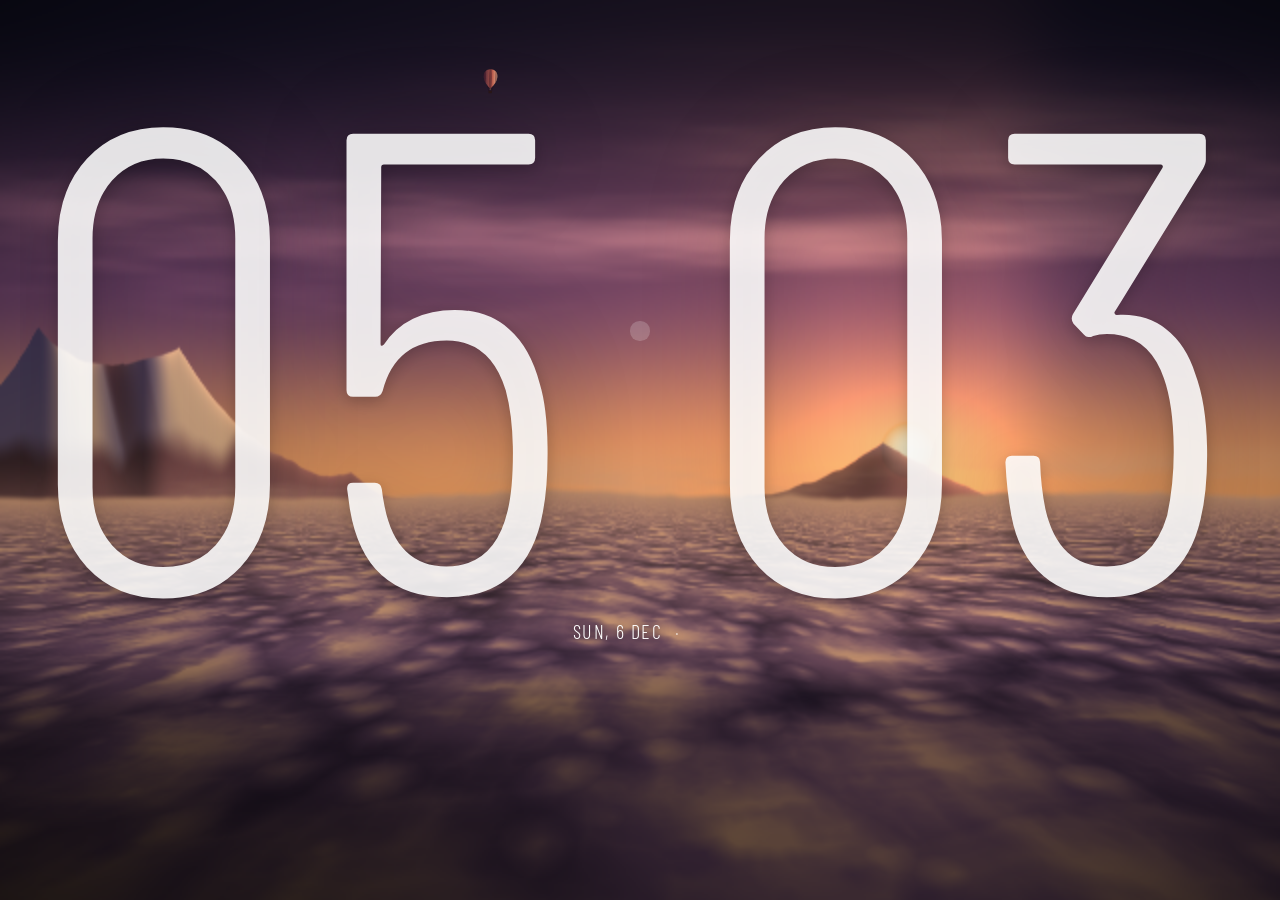
==== commit fc0f723d: "Pond: an oranda and a halfmoon betta; the axolotl walks like a salamander The comet and shubunkin gi" ====
--- a/web/index.html
+++ b/web/index.html
@@ -2562,7 +2562,7 @@
 /* ================= fauna: animals that live on the screen ================= */
 // The cat lies on a shelf at the top of the side panel in every theme (not on the idle full screen). Each ambient adds its own: sunrise → a camel
 // caravan on the far ridge and a bird flock, cloudsea → a hot-air balloon, moonlit → geese across
-// the moon, koi → a whole pond (koi, goldfish, minnows, an axolotl, a turtle, a frog, a dragonfly), orbit → a space station. Storm's lightning is weather,
+// the moon, koi → a whole pond (koi, an oranda, a betta, minnows, an axolotl, a turtle, a frog, a dragonfly), orbit → a space station. Storm's lightning is weather,
 // so it stays with the animals off. Tap the cat.
 const fauna = (() => {
   const c = $('#fauna');
@@ -2893,7 +2893,7 @@
   // A small living pond, simulated rather than looped. Everything rides one slow current. Koi wander,
   // glide and push, keep loose company in pairs, turn aside for each other and drift up and down
   // through the water (deeper ones dimmer, their shadows tighter). A school of minnows turns as one
-  // and scatters when a koi comes close. Two goldfish trail long glassy tails. An axolotl rests on the
+  // and scatters when a koi comes close. An oranda and a betta trail sheer, ruffled fins. An axolotl rests on the
   // bed with its gills fluttering and rises now and then for air. A turtle paddles across, a dragonfly visits
   // the pads and a frog hops between them. Striders skate the surface, petals and pollen drift.
   // Tap the water to scatter food: the fish come up to it.
@@ -2912,8 +2912,8 @@
     { base: '#8aa0b4', spots: [['#e0763a', [7, 8, 9, 10, 11]], ['#dfe6ec', [1, 2]]], L: .185, v: .046 },                        // asagi
     { base: '#86684a', spots: [], L: .235, v: .033, fin: '#76593e' },                                                            // chagoi: big, slow, brown
     { base: '#f1e8d2', spots: [['#e2b24e', [3, 4, 5, 6, 7, 8, 9]]], L: .16, v: .05, long: 1, fin: '#efe4c8', buddy: 5 },       // butterfly, gold-backed
-    { base: '#e8542a', spots: [], L: .12, v: .058, veil: 2.5, w: .88, fin: '#f07a4c', buddy: 9 },                              // comet goldfish: slim, a long glassy tail
-    { base: '#9aa9bd', spots: [['#e2763c', [2, 3, 9]], ['#23252e', [5, 11]], ['#eef0f2', [7]]], L: .115, v: .055, veil: 2.2, w: .95, fin: '#c9d3df', buddy: 8 },   // shubunkin: calico
+    { base: '#f6f0e8', spots: [['#f2dcc0', [5, 6, 7]]], L: .12, v: .026, w: 1.9, fan: 'oranda', rgb: '250,245,238', rim: '255,252,248', wen: '#f5dbc0' },   // oranda: round and pearly, a cap on its head, a sheer double tail
+    { base: '#ad241c', spots: [['#d0433a', [3, 4, 5, 6, 7, 8]]], L: .1, v: .024, w: .95, fan: 'betta', rgb: '214,48,36', rim: '255,120,96' },            // halfmoon betta: its fins a red ruffled disc
   ];
   let P = null, pondT = 0, simT = 0, kc = null;
   const U = () => Math.min(W, H);
@@ -3026,7 +3026,65 @@
     };
     const head = () => { x.beginPath(); x.ellipse(pts[1][0], pts[1][1], wid[1] * 1.75, wid[1] * 1.02, Math.atan2(fwd[1], fwd[0]), 0, TAU); };
     const A = 1 - .4 * f.dep, long = k.long ? 1 : 0;
+    const fan = (bx, by, dir, span, R, a0, step, sw, round = .3) => {   // a fin of soft rays fanning out from one point, its edge ruffled and lagging behind the beat
+      const M = 24, edge = [], col = a => `rgba(${k.rgb},${a})`;
+      for (let j = 0; j <= M; j++) {
+        const q = j / M, th = dir - span / 2 + span * q, lag = sw * (.6 + .4 * Math.sin(q * Math.PI));
+        const r = R * (1 + .06 * Math.sin(th * 9 + t * 1.4 + f.seed) + .035 * Math.sin(th * 21 - t * 1.1 + f.seed)) * (1 - round + round * Math.sin(q * Math.PI));
+        edge.push([bx + Math.cos(th + lag) * r, by + Math.sin(th + lag) * r, th, lag]);
+      }
+      const g = x.createRadialGradient(bx, by, 0, bx, by, R * 1.05);
+      const fade = k.fan === 'betta' ? .65 : .3; g.addColorStop(0, col(a0)); g.addColorStop(.55, col(a0 * (.5 + fade / 2))); g.addColorStop(1, col(a0 * fade));
+      const ray = e => [bx + Math.cos(e[2] + e[3] * .3) * R * .5, by + Math.sin(e[2] + e[3] * .3) * R * .5];   // rays bend as the fin trails
+      x.fillStyle = g; x.beginPath(); x.moveTo(bx, by); const r0 = ray(edge[0]); x.quadraticCurveTo(r0[0], r0[1], edge[0][0], edge[0][1]);
+      for (let j = 1; j < M; j++) x.quadraticCurveTo(edge[j][0], edge[j][1], (edge[j][0] + edge[j + 1][0]) / 2, (edge[j][1] + edge[j + 1][1]) / 2);
+      x.lineTo(edge[M][0], edge[M][1]); const r1 = ray(edge[M]); x.quadraticCurveTo(r1[0], r1[1], bx, by); x.fill();
+      x.strokeStyle = `rgba(${k.rim},${a0 * .4})`; x.lineWidth = 1.1 * D; x.beginPath(); x.moveTo(edge[0][0], edge[0][1]);   // a brighter, ruffled rim
+      for (let j = 1; j < M; j++) x.quadraticCurveTo(edge[j][0], edge[j][1], (edge[j][0] + edge[j + 1][0]) / 2, (edge[j][1] + edge[j + 1][1]) / 2);
+      x.stroke();
+      x.strokeStyle = k.fan === 'betta' ? `rgba(120,10,8,${a0 * .35})` : col(a0 * .55); x.lineWidth = .6 * D;
+      for (let j = 0; j <= M; j += step) { const e = edge[j], c = ray(e); x.beginPath(); x.moveTo(bx, by); x.quadraticCurveTo(c[0], c[1], e[0], e[1]); x.stroke(); }
+    };
+    const fancy = () => {   // sheer fins cast only a faint shadow
+      const sc = x.shadowColor; x.globalAlpha = A; x.shadowColor = 'rgba(0,0,0,.2)';
+      const tp = pts[N - 1], tb = pts[N - 3], dir = Math.atan2(tp[1] - tb[1], tp[0] - tb[0]), sw = .32 * Math.sin(swim - 7.2) * f.amp;
+      const side = (i, sd, back) => Math.atan2(nrm[i][1] * sd, nrm[i][0] * sd) - sd * back;   // sideways from the body, swept back
+      const at = (i, sd, o) => [pts[i][0] + nrm[i][0] * sd * wid[i] * o, pts[i][1] + nrm[i][1] * sd * wid[i] * o];
+      if (k.fan === 'oranda') {
+        for (const sd of [1, -1]) fan(tp[0], tp[1], dir + sd * .4, 1.3, L * 1.05, .55, 2, sw * (1 + .25 * sd), .55);   // the double tail
+        for (const sd of [1, -1]) { const p = at(7, sd, .6); fan(p[0], p[1], side(7, sd, .9), .7, L * .3, .5, 3, sw * .5, .6); }   // pelvic fins
+        for (const sd of [1, -1]) { const p = at(3, sd, .8), fl = .25 * Math.sin(t * 2 + sd + f.seed); fan(p[0], p[1], side(3, sd, .5 + fl), .6, L * .28, .5, 3, 0, .6); }   // pectorals
+      } else {
+        for (const sd of [1, -1]) {   // the dorsal and anal fins, flared out to either side as wide veils
+          const inner = [], outer = [];
+          for (let i = 4; i <= N; i++) {
+            const q = (i - 4) / (N - 4), v = L * .36 * Math.pow(Math.sin(Math.PI * Math.min(1, .08 + q * .82)), .7) * (1 + .09 * Math.sin(i * 2.3 + t * 1.2 + f.seed) + .05 * Math.sin(i * 5.1 - t * .9));
+            const lag = sw * L * .4 * q * sd;
+            inner.push(at(i, sd, .5));
+            outer.push([pts[i][0] + nrm[i][0] * sd * (wid[i] + v) + nrm[i][0] * lag, pts[i][1] + nrm[i][1] * sd * (wid[i] + v) + nrm[i][1] * lag]);
+          }
+          const g = x.createLinearGradient(pts[6][0], pts[6][1], outer[4][0], outer[4][1]);
+          g.addColorStop(0, `rgba(${k.rgb},.9)`); g.addColorStop(1, `rgba(${k.rgb},.6)`);
+          x.fillStyle = g; x.beginPath(); x.moveTo(inner[0][0], inner[0][1]);
+          for (let j = 0; j < outer.length - 1; j++) x.quadraticCurveTo(outer[j][0], outer[j][1], (outer[j][0] + outer[j + 1][0]) / 2, (outer[j][1] + outer[j + 1][1]) / 2);
+          x.lineTo(outer[outer.length - 1][0], outer[outer.length - 1][1]);
+          for (let j = inner.length - 1; j >= 0; j--) x.lineTo(inner[j][0], inner[j][1]);
+          x.closePath(); x.fill();
+          x.strokeStyle = 'rgba(120,10,8,.35)'; x.lineWidth = .6 * D;
+          for (let j = 0; j < outer.length; j++) { x.beginPath(); x.moveTo(inner[j][0], inner[j][1]); x.lineTo(outer[j][0], outer[j][1]); x.stroke(); }
+          x.strokeStyle = `rgba(${k.rim},.35)`; x.lineWidth = 1.1 * D; x.beginPath(); x.moveTo(outer[0][0], outer[0][1]);
+          for (let j = 1; j < outer.length - 1; j++) x.quadraticCurveTo(outer[j][0], outer[j][1], (outer[j][0] + outer[j + 1][0]) / 2, (outer[j][1] + outer[j + 1][1]) / 2);
+          x.stroke();
+        }
+        fan(tp[0], tp[1], dir, 3, L * .8, .9, 1, sw, .45);   // the halfmoon tail
+        x.strokeStyle = `rgba(${k.rgb},.8)`; x.lineCap = 'round'; x.lineWidth = L * .025;   // the long pelvic streamers
+        for (const sd of [1, -1]) { const p = at(3, sd, .5), a = side(3, sd, 1.9 + .15 * Math.sin(t * 1.3 + sd)); x.beginPath(); x.moveTo(p[0], p[1]); x.quadraticCurveTo(p[0] + Math.cos(a) * L * .2, p[1] + Math.sin(a) * L * .2, p[0] + Math.cos(a + sd * sw) * L * .38, p[1] + Math.sin(a + sd * sw) * L * .38); x.stroke(); }
+        for (const sd of [1, -1]) { const p = at(2, sd, .8); fan(p[0], p[1], side(2, sd, .5 + .3 * Math.sin(t * 3 + sd)), .7, L * .16, .35, 4, 0, .6); }   // small clear pectorals, always beating
+      }
+      x.globalAlpha = A; x.shadowColor = sc;
+    };
     const fins = alpha => {
+      if (k.fan) return fancy();
       x.fillStyle = k.fin || k.base; x.globalAlpha = A * alpha * (k.veil ? .4 : long ? .62 : 1);
       const tp = pts[N], tb = pts[N - 2], tn = nrm[N], back = [tp[0] - tb[0], tp[1] - tb[1]], bl = Math.hypot(...back) || 1;
       const bx = back[0] / bl, by = back[1] / bl, flap = Math.sin(swim - 6), lag = Math.sin(swim - 7.2);
@@ -3079,6 +3137,13 @@
     g2.addColorStop(0, `rgba(255,255,255,${k.metal ? .45 : .3})`); g2.addColorStop(1, 'rgba(255,255,255,0)');
     x.fillStyle = g2; x.fillRect(pts[si][0] - wid[si] * 2.2, pts[si][1] - wid[si] * 2.2, wid[si] * 4.4, wid[si] * 4.4);
     x.restore();
+    if (k.wen) {   // the oranda's cap: soft bumps over the top of its head
+      const c0 = [(pts[0][0] + pts[1][0] * 2) / 3, (pts[0][1] + pts[1][1] * 2) / 3];
+      x.fillStyle = k.wen;
+      for (let j = 0; j < 12; j++) { const a = j * 2.4 + f.seed, r = wid[1] * .62 * Math.sqrt((j + .5) / 12); x.beginPath(); x.arc(c0[0] + Math.cos(a) * r, c0[1] + Math.sin(a) * r, wid[1] * (.3 - .008 * j), 0, TAU); x.fill(); }
+      x.strokeStyle = 'rgba(170,120,80,.18)'; x.lineWidth = .7 * D;
+      for (let j = 0; j < 12; j += 2) { const a = j * 2.4 + f.seed, r = wid[1] * .62 * Math.sqrt((j + .5) / 12); x.beginPath(); x.arc(c0[0] + Math.cos(a) * r, c0[1] + Math.sin(a) * r, wid[1] * .26, a, a + 2); x.stroke(); }
+    }
     x.fillStyle = '#111';
     for (const sd of [1, -1]) { x.beginPath(); x.arc(pts[1][0] + nrm[1][0] * sd * wid[1] * .62, pts[1][1] + nrm[1][1] * sd * wid[1] * .62, 1.5 * D, 0, TAU); x.fill(); }
     x.restore();
@@ -3172,60 +3237,130 @@
     x.restore();
   }
 
-  /* the axolotl: lives on the bed, rests with its feathery gills fluttering, walks or swims off,
-     comes slowly for food, and now and then rises for a gulp of air */
-  const AXN = 14, AXW = [.07, .1, .095, .062, .07, .076, .075, .07, .06, .05, .04, .03, .02, .012, .004];
+  /* the axolotl: nothing like the fish. It lives on the bed and walks it like a salamander, diagonal
+     feet planted and lifted in turn while the body sways side to side between them. Resting, it
+     breathes, turns its head to look about, flutters its gills and now and then flicks its tail. It
+     swims in a few lazy beats and long glides with its legs tucked, sucks food in with a quick lunge,
+     and every few minutes rises for a gulp of air and drifts back down, legs spread. */
+  const AXN = 20, AXLEGS = [[.23, 1, 0, 1], [.23, -1, 1, 1], [.55, 1, 1, 0], [.55, -1, 0, 0]];   // along the body, side, gait pair, front
   const axoL = () => U() * .16;
+  const sstep = (a, b, v) => { const k = clamp((v - a) / (b - a), 0, 1); return k * k * (3 - 2 * k); };
+  const axoW = q => q < .12 ? .095 : q < .2 ? .095 - .035 * sstep(.12, .2, q) : q < .62 ? .06 + .017 * Math.sin(Math.PI * (q - .2) / .42) : .06 * Math.pow(1 - (q - .62) / .38, 1.15) + .003;
+  function axoAt(A, q) {   // a point on the spine, with its forward and left directions
+    const i = Math.min(AXN - 1, Math.floor(q * AXN)), k = q * AXN - i, a = A.pts[i], b = A.pts[i + 1];
+    const dx = a[0] - b[0], dy = a[1] - b[1], l = Math.hypot(dx, dy) || 1;
+    return { x: a[0] + (b[0] - a[0]) * k, y: a[1] + (b[1] - a[1]) * k, fx: dx / l, fy: dy / l, nx: -dy / l, ny: dx / l };
+  }
+  function axoFoot(A, g, L, ahead = 0) {   // where a foot rests: out to the side, a little ahead of the shoulder or behind the hip
+    const s = axoAt(A, g[0]), w = axoW(g[0]) * L + L * .09, f = (g[3] ? .04 : -.03) * L + ahead;
+    return [s.x + s.nx * g[1] * w + s.fx * f, s.y + s.ny * g[1] * w + s.fy * f];
+  }
   function axoInit(t) {
-    const L = axoL(), A = { x: W * .72, y: H * .3, h: rand(0, TAU), st: 'rest', until: t + rand(6, 20), sp: 0, ph: 0, fold: 0, dep: 1, seed: rand(0, 50), air: t + rand(90, 200), flare: 0, tx: 0, ty: 0, pts: [] };
-    for (let i = 0; i <= AXN; i++) A.pts.push([A.x - Math.cos(A.h) * i * L / AXN, A.y - Math.sin(A.h) * i * L / AXN]);
+    const L = axoL(), h = rand(0, TAU);
+    const A = { x: W * .72, y: H * .3, h, tr: 0, sp: 0, st: 'rest', until: t + rand(4, 12), ph: 0, sph: 0, amp: 0, burst: 0, fold: 0, dep: 1, seed: rand(0, 50),
+      air: t + rand(90, 200), flare: 0, puff: 0, look: 0, lookT: 0, lookAt: t + 2, swish: -99, snap: -99, bp: null, tx: 0, ty: 0, pts: [], legs: [] };
+    for (let i = 0; i <= AXN; i++) A.pts.push([A.x - Math.cos(h) * i * L / AXN, A.y - Math.sin(h) * i * L / AXN]);
+    for (const g of AXLEGS) { const p = axoFoot(A, g, L); A.legs.push({ g, x: p[0], y: p[1], x0: p[0], y0: p[1], half: -1, lift: 0 }); }
     return A;
   }
   function stepAxo(dt, t) {
-    const A = P.axo, u = U(), L = axoL(), m = u * .1;
-    const pick = () => { A.tx = rand(m, W - m); A.ty = rand(m, H - m); };
-    let bite = null, bd = Infinity;
-    if (A.st !== 'air') for (const p of P.food) { if (t - p.born < 1.5) continue; const d = Math.hypot(p.x - A.x, p.y - A.y); if (d < bd && d < u * .7) { bd = d; bite = p; } }
-    if (bite) { A.tx = bite.x; A.ty = bite.y; if (A.st === 'rest') A.st = bd > L * 2.5 ? 'swim' : 'walk'; }
-    if (A.st === 'rest' && t > A.until) { A.st = t > A.air ? 'air' : Math.random() < .75 ? 'walk' : 'swim'; pick(); }
-    const swim = A.st === 'swim' || A.st === 'air';
-    const want = A.st === 'rest' ? 0 : swim ? u * .05 : u * (bite ? .02 : .013);
-    A.sp += (want - A.sp) * Math.min(1, dt * (A.st === 'rest' ? 1.5 : .8));
-    A.fold += ((swim ? 1 : 0) - A.fold) * Math.min(1, dt * 2);
-    if (A.st !== 'rest') {
-      A.h += clamp(angTo(A.h, Math.atan2(A.ty - A.y, A.tx - A.x)), -1, 1) * dt * (swim ? 1.4 : .9);
-      const d = Math.hypot(A.tx - A.x, A.ty - A.y);
-      if (bite && d < L * .1) { P.food.splice(P.food.indexOf(bite), 1); ripple(bite.x, bite.y, .03 * u, .2, 2); A.flare = 1; A.st = 'rest'; A.until = t + rand(3, 8); }
-      else if (!bite && A.st !== 'air' && d < L * .25) { A.st = 'rest'; A.until = t + rand(swim ? 20 : 12, 60); }
-    }
-    if (A.st === 'air') {   // up through the water for a breath, then back down to the bed
-      A.dep = Math.max(0, A.dep - dt * .22);
-      if (A.dep <= .02) { ripple(A.x, A.y, .08 * u, .35, 5); ripple(A.x, A.y, .04 * u, .25, 3); A.air = t + rand(150, 300); A.st = 'swim'; pick(); }
-    } else A.dep += (1 - A.dep) * Math.min(1, dt * .3);
-    if (A.st === 'rest' && Math.random() < dt * .03) A.flare = Math.max(A.flare, .6);   // a slow pump of the gills
+    const A = P.axo, u = U(), L = axoL(), m = u * .1, stride = L * .16;
+    const pick = near => {
+      if (near) { const a = rand(0, TAU), r = rand(.7, 1.8) * L; A.tx = clamp(A.x + Math.cos(a) * r, m, W - m); A.ty = clamp(A.y + Math.sin(a) * r, m, H - m); }
+      else { A.tx = rand(m, W - m); A.ty = rand(m, H - m); }
+    };
+    let bite = null, bd = Infinity;   // food: it notices slowly, and comes on foot unless it's far
+    if (A.st === 'rest' || A.st === 'walk' || A.st === 'swim') for (const p of P.food) { if (t - p.born < 1.2) continue; const d = Math.hypot(p.x - A.x, p.y - A.y); if (d < bd && d < u * .6) { bd = d; bite = p; } }
+    if (bite) {
+      A.tx = bite.x; A.ty = bite.y;
+      if (A.st === 'rest') { A.st = bd > L * 3 ? 'swim' : 'walk'; A.burst = t; }
+      if (bd < L * .3 && t - A.snap > .7) { A.snap = t; A.bp = bite; A.flare = 1; }   // the lunge
+    }
+    if (A.bp && t - A.snap > .12) {
+      const i = P.food.indexOf(A.bp);
+      if (i >= 0 && Math.hypot(A.bp.x - A.x, A.bp.y - A.y) < L * .45) { P.food.splice(i, 1); ripple(A.bp.x, A.bp.y, .03 * u, .2, 2); A.st = 'rest'; A.until = t + rand(2, 6); }
+      A.bp = null;
+    }
+    if (A.st === 'rest' && t > A.until) {
+      A.burst = t;
+      if (t > A.air) { A.st = 'air'; pick(false); }
+      else { const r = Math.random(); A.st = r < .7 ? 'walk' : 'swim'; pick(r < .4); }
+    }
+    const walking = A.st === 'walk', swimming = A.st === 'swim' || A.st === 'air';
+    const off = Math.atan2(A.ty - A.y, A.tx - A.x), dErr = angTo(A.h, off);
+    const want = walking || swimming ? clamp(dErr * 1.3, -1, 1) * (walking ? .75 : 1.1) : 0;
+    A.tr += (want - A.tr) * Math.min(1, dt * 2.2); A.h += A.tr * dt;   // turns are eased in and out
+    let vt = 0;
+    if (walking) vt = u * (bite ? .022 : .014) * (.82 + .18 * Math.cos(A.ph * 2)) * (Math.abs(dErr) > 1.5 ? .45 : 1);
+    if (swimming) {   // a few beats, then a long glide
+      const on = (t - A.burst) % 4.4 < 1.4;
+      A.amp += ((on ? 1 : 0) - A.amp) * Math.min(1, dt * (on ? 2.5 : .8));
+      A.sph += dt * 7 * A.amp;
+      vt = u * (.015 + .05 * A.amp); A.puff = Math.min(1, A.puff + dt * .25);
+    } else { A.amp += -A.amp * Math.min(1, dt * 1.5); A.puff = Math.max(0, A.puff - dt * .06); }
+    if (A.st === 'sink') vt = u * .005;
+    A.sp += (vt - A.sp) * Math.min(1, dt * (swimming ? 1.2 : 2));
+    if (walking) A.ph += dt * TAU * Math.max(A.sp, u * .004) / stride;
+    else { const stop = Math.ceil(A.ph / Math.PI - 1e-6) * Math.PI; A.ph = Math.min(stop, A.ph + dt * 3.5); }   // finish the step under way, then stand
+    A.fold += ((swimming ? 1 : A.st === 'sink' ? .15 : 0) - A.fold) * Math.min(1, dt * 2.5);
+    const hd = A.h + Math.sin(A.sph) * .42 * A.amp;
+    A.x = clamp(A.x + Math.cos(hd) * A.sp * dt, m * .5, W - m * .5); A.y = clamp(A.y + Math.sin(hd) * A.sp * dt, m * .5, H - m * .5);
+    const d = Math.hypot(A.tx - A.x, A.ty - A.y);
+    if (!bite && (walking || A.st === 'swim') && d < L * .3) { A.st = 'rest'; A.until = t + rand(walking ? 6 : 10, 30); }
+    if (A.st === 'air') {   // up for a breath
+      if (d < L * .5) pick(false);
+      A.dep = Math.max(0, A.dep - dt * .13 * (.4 + A.amp));
+      if (A.dep <= .02) { ripple(A.x, A.y, .08 * u, .35, 5); ripple(A.x, A.y, .04 * u, .25, 3); A.air = t + rand(150, 300); A.st = 'sink'; A.flare = 1; }
+    } else if (A.st === 'sink') {   // and a slow drift back down, legs spread
+      A.dep += dt * .09;
+      if (A.dep >= 1) { A.dep = 1; A.st = 'rest'; A.until = t + rand(8, 20); }
+    } else A.dep += ((swimming ? .82 : 1) - A.dep) * Math.min(1, dt * .5);
+    if (t > A.lookAt) { A.lookT = A.st === 'rest' ? rand(-.45, .45) * (Math.random() < .3 ? 0 : 1) : 0; A.lookAt = t + rand(1.5, 5); }
+    A.look += ((walking ? clamp(A.tr * .5, -.4, .4) : A.lookT) - A.look) * Math.min(1, dt * 1.8);
+    if (A.st === 'rest') { if (Math.random() < dt * .05) A.swish = t; if (Math.random() < dt * .04) A.flare = Math.max(A.flare, .6); }
     A.flare = Math.max(0, A.flare - dt * .7);
-    A.ph += dt * A.sp / L * (swim ? 18 : 25);
-    const hd = A.h + Math.sin(A.ph) * (swim ? .45 : .18) * Math.min(1, A.sp / (u * .01));   // the body bends side to side as it goes
-    A.x = clamp(A.x + Math.cos(hd) * A.sp * dt, m * .5, W - m * .5); A.y = clamp(A.y + Math.sin(hd) * A.sp * dt, m * .5, H - m * .5);
     const seg = L / AXN; A.pts[0] = [A.x, A.y];
     for (let i = 1; i <= AXN; i++) {   // each part of the body follows the one before it
       const a = A.pts[i - 1], b = A.pts[i], dx = b[0] - a[0], dy = b[1] - a[1], l = Math.hypot(dx, dy) || 1;
       A.pts[i] = [a[0] + dx / l * seg, a[1] + dy / l * seg];
     }
+    const half = Math.floor(A.ph / Math.PI), kk = A.ph / Math.PI - half;
+    for (const g of A.legs) {   // feet stay planted where they stand; one diagonal pair steps while the other holds
+      if (A.fold > .3) { const p = axoFoot(A, g.g, L); g.x = p[0]; g.y = p[1]; g.half = -1; g.lift = 0; continue; }
+      if (half % 2 === g.g[2] && kk > 1e-4) {
+        if (g.half !== half) { g.half = half; g.x0 = g.x; g.y0 = g.y; }
+        const p = axoFoot(A, g.g, L, stride * (walking ? .5 : .1)), e = ease(kk);
+        g.x = g.x0 + (p[0] - g.x0) * e; g.y = g.y0 + (p[1] - g.y0) * e; g.lift = Math.sin(Math.PI * kk);
+      } else g.lift = 0;
+    }
   }
   function drawAxo(t) {
-    const A = P.axo, u = U(), L = axoL() * (1 - .06 * A.dep), N = AXN, al = 1 - .15 * A.dep, seg = L / N;
-    const pts = A.pts.map(p => [p[0], p[1]]), nrm = [], fw = [], wid = [];
+    const A = P.axo, u = U(), L = axoL() * (1 - .06 * A.dep), N = AXN, al = 1 - .15 * A.dep;
+    const moving = Math.min(1, A.sp / (u * .006));
+    const B = L * .04 * Math.min(1, A.sp / (u * .008)) * (1 - A.fold);   // the side-to-side bend of a walk
+    const sn = t - A.snap < .35 ? Math.sin(Math.PI * (t - A.snap) / .35) : 0;   // the lunge
+    const ws = t - A.swish, swA = ws < 4 ? L * .05 * Math.exp(-ws * 1.1) : 0;
+    const br = 1 + .03 * Math.sin(t * 1.3 + A.seed) + .02 * A.puff * Math.sin(t * 3.1);   // breathing
+    const pts = [], wid = [];
+    let fw = [], nrm = [];
+    const frames = () => { fw = []; nrm = []; for (let i = 0; i <= N; i++) { const a = pts[Math.max(0, i - 1)], b = pts[Math.min(N, i + 1)], dx = a[0] - b[0], dy = a[1] - b[1], l = Math.hypot(dx, dy) || 1; fw.push([dx / l, dy / l]); nrm.push([-dy / l, dx / l]); } };
+    for (let i = 0; i <= N; i++) pts.push(A.pts[i].slice());
+    frames();
     for (let i = 0; i <= N; i++) {
-      const a = pts[Math.max(0, i - 1)], b = pts[Math.min(N, i + 1)], dx = a[0] - b[0], dy = a[1] - b[1], l = Math.hypot(dx, dy) || 1;
-      fw.push([dx / l, dy / l]); nrm.push([-dy / l, dx / l]); wid.push(AXW[i] * L);
-    }
-    const still = 1 - Math.min(1, A.sp / (u * .01));
-    for (let i = 6; i <= N; i++) {   // resting, the tail curls and uncurls a little
-      const s = Math.sin(t * .45 + A.seed) * L * .03 * still * Math.pow((i - 6) / (N - 6), 1.5) + (A.fold > .5 ? Math.sin(A.ph * 2 - i * .6) * L * .012 : 0);
-      pts[i] = [pts[i][0] + nrm[i][0] * s, pts[i][1] + nrm[i][1] * s];
-    }
-    const f0 = fw[1], n0 = nrm[1], hc = [pts[1][0] + f0[0] * seg * .4, pts[1][1] + f0[1] * seg * .4], rx = seg * 1.6, ry = L * .1;
+      const q = i / N;
+      let o = (q < .6 ? Math.sin(A.ph) * Math.cos(Math.PI * (q - .22) / .36) : -Math.sin(A.ph - (q - .6) * 5) * (1 + (q - .6) * 2.5)) * B * sstep(0, .12, q);
+      if (q > .5) o += swA * Math.sin(ws * 5 - q * 7) * (q - .5) * 2;   // a flick of the tail
+      o += A.amp * L * .075 * Math.sin(A.sph - q * 6.5) * (.12 + q * q * 1.1) * sstep(0, .15, q);   // swimming: a slow wave from neck to tail
+      o += Math.sin(t * .45 + A.seed) * L * .03 * (1 - moving) * Math.pow(Math.max(0, q - .55) / .45, 1.5);   // a slow curl at rest
+      const fwd = sn * L * .1 * Math.max(0, 1 - q / .4);
+      pts[i] = [pts[i][0] + nrm[i][0] * o + fw[i][0] * fwd, pts[i][1] + nrm[i][1] * o + fw[i][1] * fwd];
+      wid.push(axoW(q) * L * (q > .18 && q < .62 ? br : 1));
+    }
+    const pv = pts[5].slice();   // the head turns on its neck
+    for (let i = 0; i < 5; i++) { const a = A.look * (1 - i / 5), c = Math.cos(a), s = Math.sin(a), dx = pts[i][0] - pv[0], dy = pts[i][1] - pv[1]; pts[i] = [pv[0] + dx * c - dy * s, pv[1] + dx * s + dy * c]; }
+    frames();
+    const f0 = [(pts[0][0] - pts[3][0]), (pts[0][1] - pts[3][1])], fl0 = Math.hypot(...f0) || 1; f0[0] /= fl0; f0[1] /= fl0;
+    const n0 = [-f0[1], f0[0]], rx = L * .115, ry = L * .1, hc = [pts[1][0] - f0[0] * L * .01, pts[1][1] - f0[1] * L * .01];
     const outline = (from, extra) => {   // a smooth outline down one side and back up the other
       const side = [];
       for (let i = from; i <= N; i++) { const e = wid[i] + extra(i); side.push([pts[i][0] + nrm[i][0] * e, pts[i][1] + nrm[i][1] * e]); }
@@ -3234,34 +3369,44 @@
       for (let j = 0; j < side.length - 1; j++) x.quadraticCurveTo(side[j][0], side[j][1], (side[j][0] + side[j + 1][0]) / 2, (side[j][1] + side[j + 1][1]) / 2);
       x.lineTo(side[side.length - 1][0], side[side.length - 1][1]); x.closePath();
     };
-    const leg = (i, sd, o, hind) => {
-      const sw = Math.sin(A.ph + o) * (1 - still) * (1 - A.fold), f = fw[i], n = nrm[i];
-      const a = (hind ? 1.7 : 1.15) * (1 - A.fold) + (hind ? 2.85 : 2.7) * A.fold - .45 * sw, a2 = a - (hind ? .85 : .6) * (1 - A.fold);
-      const dir = q => [f[0] * Math.cos(q) + n[0] * sd * Math.sin(q), f[1] * Math.cos(q) + n[1] * sd * Math.sin(q)];
-      const b = [pts[i][0] + n[0] * sd * wid[i] * .7, pts[i][1] + n[1] * sd * wid[i] * .7], d1 = dir(a), d2 = dir(a2);
-      const k = [b[0] + d1[0] * L * .07, b[1] + d1[1] * L * .07], e = [k[0] + d2[0] * L * .05, k[1] + d2[1] * L * .05];
-      x.lineWidth = L * .032; x.beginPath(); x.moveTo(b[0], b[1]); x.lineTo(k[0], k[1]); x.lineTo(e[0], e[1]); x.stroke();
-      x.lineWidth = L * .011;
-      for (let j = -1.5; j <= 1.5; j++) { const d = dir(a2 + j * .35); x.beginPath(); x.moveTo(e[0], e[1]); x.lineTo(e[0] + d[0] * L * .024, e[1] + d[1] * L * .024); x.stroke(); }
+    const leg = g => {   // shoulder to planted foot, bent at the elbow (back) or knee (forward)
+      const i = Math.round(g.g[0] * N), sd = g.g[1], f = fw[i], n = nrm[i];
+      const S = [pts[i][0] + n[0] * sd * wid[i] * .7, pts[i][1] + n[1] * sd * wid[i] * .7];
+      const tk = [pts[i][0] + n[0] * sd * wid[i] * 1.15 - f[0] * L * .12, pts[i][1] + n[1] * sd * wid[i] * 1.15 - f[1] * L * .12];
+      let F = [g.x + (tk[0] - g.x) * A.fold, g.y + (tk[1] - g.y) * A.fold];
+      const l1 = L * .075, l2 = L * .07, mx = (l1 + l2) * .97;
+      let dx = F[0] - S[0], dy = F[1] - S[1], d = Math.hypot(dx, dy) || 1e-3;
+      if (d > mx) { F = [S[0] + dx / d * mx, S[1] + dy / d * mx]; d = mx; }
+      const th = Math.atan2(F[1] - S[1], F[0] - S[0]), a = Math.acos(clamp((l1 * l1 + d * d - l2 * l2) / (2 * l1 * d), -1, 1));
+      const k1 = [S[0] + Math.cos(th + a) * l1, S[1] + Math.sin(th + a) * l1], k2 = [S[0] + Math.cos(th - a) * l1, S[1] + Math.sin(th - a) * l1];
+      const dot = p => (p[0] - S[0]) * f[0] + (p[1] - S[1]) * f[1];
+      const K = (g.g[3] ? dot(k1) < dot(k2) : dot(k1) > dot(k2)) ? k1 : k2;
+      x.lineWidth = L * .034; x.beginPath(); x.moveTo(S[0], S[1]); x.lineTo(K[0], K[1]); x.stroke();
+      x.lineWidth = L * .028; x.beginPath(); x.moveTo(K[0], K[1]); x.lineTo(F[0], F[1]); x.stroke();
+      const hd = Math.atan2(F[1] - K[1], F[0] - K[0]), fl = L * .026 * (1 + .3 * g.lift);
+      x.lineWidth = L * .012;
+      for (let j = -1.5; j <= 1.5; j++) { const a2 = hd + j * .4; x.beginPath(); x.moveTo(F[0], F[1]); x.lineTo(F[0] + Math.cos(a2) * fl, F[1] + Math.sin(a2) * fl); x.stroke(); }
     };
     x.save(); x.globalAlpha = al; x.lineCap = 'round'; x.lineJoin = 'round';
     const lift = 1 - A.dep;
     x.shadowColor = `rgba(0,0,0,${.4 + .1 * lift})`; x.shadowBlur = (5 + 12 * lift) * D; x.shadowOffsetX = (3 + 10 * lift) * D; x.shadowOffsetY = (4 + 11 * lift) * D;
     x.strokeStyle = '#f0d0cb';
-    leg(4, 1, 0, 0); leg(4, -1, Math.PI, 0); leg(9, 1, Math.PI, 1); leg(9, -1, 0, 1);
+    for (const g of A.legs) leg(g);
+    const tf = Math.round(.42 * N);
     x.globalAlpha = al * .35; x.fillStyle = '#f3d8d4';   // the clear fin along the tail
-    outline(6, i => L * .03 * Math.sin(Math.PI * Math.min(1, (i - 6) / (N - 5))) + L * .004); x.fill();
+    outline(tf, i => L * .032 * Math.sin(Math.PI * Math.min(1, (i - tf) / (N - tf + 1.5))) + L * .004); x.fill();
     x.globalAlpha = al;
     const g = x.createLinearGradient(pts[0][0], pts[0][1], pts[N][0], pts[N][1]);
     g.addColorStop(0, '#fae2de'); g.addColorStop(.6, '#f5d6d1'); g.addColorStop(1, '#eecbc6');
-    x.fillStyle = g; outline(1, () => 0); x.fill();
+    x.fillStyle = g; outline(2, () => 0); x.fill();
     x.beginPath(); x.ellipse(hc[0], hc[1], rx, ry, Math.atan2(f0[1], f0[0]), 0, TAU); x.fill();
     x.shadowColor = 'transparent'; x.shadowBlur = x.shadowOffsetX = x.shadowOffsetY = 0;
     x.strokeStyle = 'rgba(255,248,245,.18)'; x.lineWidth = L * .025;   // the light along its back
-    x.beginPath(); x.moveTo(pts[1][0], pts[1][1]); for (let i = 2; i < N - 3; i++) x.lineTo(pts[i][0], pts[i][1]); x.stroke();
+    x.beginPath(); x.moveTo(pts[2][0], pts[2][1]); for (let i = 3; i < N - 4; i++) x.lineTo(pts[i][0], pts[i][1]); x.stroke();
+    const gr = 1.4 + 2.4 * A.puff, ga = .06 + .07 * A.puff;   // the gills flutter faster after it has been swimming
     for (const sd of [1, -1]) {   // the gills: three feathery stalks a side, see-through, swaying
       for (let k = 0; k < 3; k++) {
-        const a = [1.55, 2, 2.45][k] + .07 * Math.sin(t * 1.6 + k * .9 + sd * 1.7 + A.seed) + A.flare * (k - 1) * .18 + A.fold * .25;
+        const a = [1.55, 2, 2.45][k] + ga * Math.sin(t * gr + k * .9 + sd * 1.7 + A.seed) + A.flare * (k - 1) * .18 + A.fold * .3 - sd * A.tr * .12;
         const lk = L * [.13, .15, .12][k] * (1 + .12 * A.flare);
         const dv = [f0[0] * Math.cos(a) + n0[0] * sd * Math.sin(a), f0[1] * Math.cos(a) + n0[1] * sd * Math.sin(a)];
         const b = [hc[0] - f0[0] * rx * (.3 + k * .14) + n0[0] * sd * ry * .78, hc[1] - f0[1] * rx * (.3 + k * .14) + n0[1] * sd * ry * .78];
@@ -3272,16 +3417,17 @@
         x.strokeStyle = 'rgba(246,140,166,.45)'; x.lineWidth = Math.max(.7 * D, L * .006);
         for (let j = 1; j <= 7; j++) {
           const s = j / 8, p = at(s), q = at(Math.min(1, s + .05)), tl = Math.hypot(q[0] - p[0], q[1] - p[1]) || 1, tx = (q[0] - p[0]) / tl, ty = (q[1] - p[1]) / tl;
-          const fl = L * .04 * (1 - s * .55), wob = .15 * Math.sin(t * 2.3 + j + k * 2 + sd);
+          const fl = L * .04 * (1 - s * .55), wob = .15 * Math.sin(t * (2.3 + A.puff * 2) + j + k * 2 + sd);
           for (const side of [1, -1]) { const px = -ty * side, py = tx * side; x.beginPath(); x.moveTo(p[0], p[1]); x.lineTo(p[0] + (px * (.75 + wob) + tx * .65) * fl, p[1] + (py * (.75 + wob) + ty * .65) * fl); x.stroke(); }
         }
       }
     }
     x.fillStyle = '#1c1214';
     for (const sd of [1, -1]) { x.beginPath(); x.arc(hc[0] + f0[0] * rx * .3 + n0[0] * sd * ry * .7, hc[1] + f0[1] * rx * .3 + n0[1] * sd * ry * .7, 1.4 * D, 0, TAU); x.fill(); }
-    x.strokeStyle = 'rgba(150,80,84,.4)'; x.lineWidth = .8 * D;   // and its little smile
-    x.beginPath(); x.moveTo(hc[0] + f0[0] * rx * .72 + n0[0] * ry * .42, hc[1] + f0[1] * rx * .72 + n0[1] * ry * .42);
-    x.quadraticCurveTo(hc[0] + f0[0] * rx * .9, hc[1] + f0[1] * rx * .9, hc[0] + f0[0] * rx * .72 - n0[0] * ry * .42, hc[1] + f0[1] * rx * .72 - n0[1] * ry * .42); x.stroke();
+    x.strokeStyle = 'rgba(150,80,84,.4)'; x.lineWidth = .8 * D;   // and its little smile, open for a moment as it lunges
+    const mo = 1 + sn * .8;
+    x.beginPath(); x.moveTo(hc[0] + f0[0] * rx * .72 + n0[0] * ry * .42 * mo, hc[1] + f0[1] * rx * .72 + n0[1] * ry * .42 * mo);
+    x.quadraticCurveTo(hc[0] + f0[0] * rx * (.9 + sn * .08), hc[1] + f0[1] * rx * (.9 + sn * .08), hc[0] + f0[0] * rx * .72 - n0[0] * ry * .42 * mo, hc[1] + f0[1] * rx * .72 - n0[1] * ry * .42 * mo); x.stroke();
     x.restore();
   }
 
@@ -3492,7 +3638,7 @@
       for (const f of P.fish) { mv(f); f.trail = f.trail.map(([a, b]) => [a * sx, b * sy]); }
       [...P.school, ...P.striders, ...P.drift, ...P.motes, ...P.food, ...P.rip].forEach(mv);
       if (P.turtle.on) { mv(P.turtle); P.turtle.tx *= sx; P.turtle.ty *= sy; }
-      mv(P.axo); P.axo.tx *= sx; P.axo.ty *= sy; P.axo.pts = P.axo.pts.map(([a, b]) => [a * sx, b * sy]);
+      mv(P.axo); P.axo.tx *= sx; P.axo.ty *= sy; P.axo.pts = P.axo.pts.map(([a, b]) => [a * sx, b * sy]); for (const g of P.axo.legs) { g.x *= sx; g.y *= sy; g.x0 *= sx; g.y0 *= sy; }
       P.W = W; P.H = H;
     }
     const pd = pads(t), n = Math.ceil(dt / .04);   // small steps keep the steering smooth on a slow frame
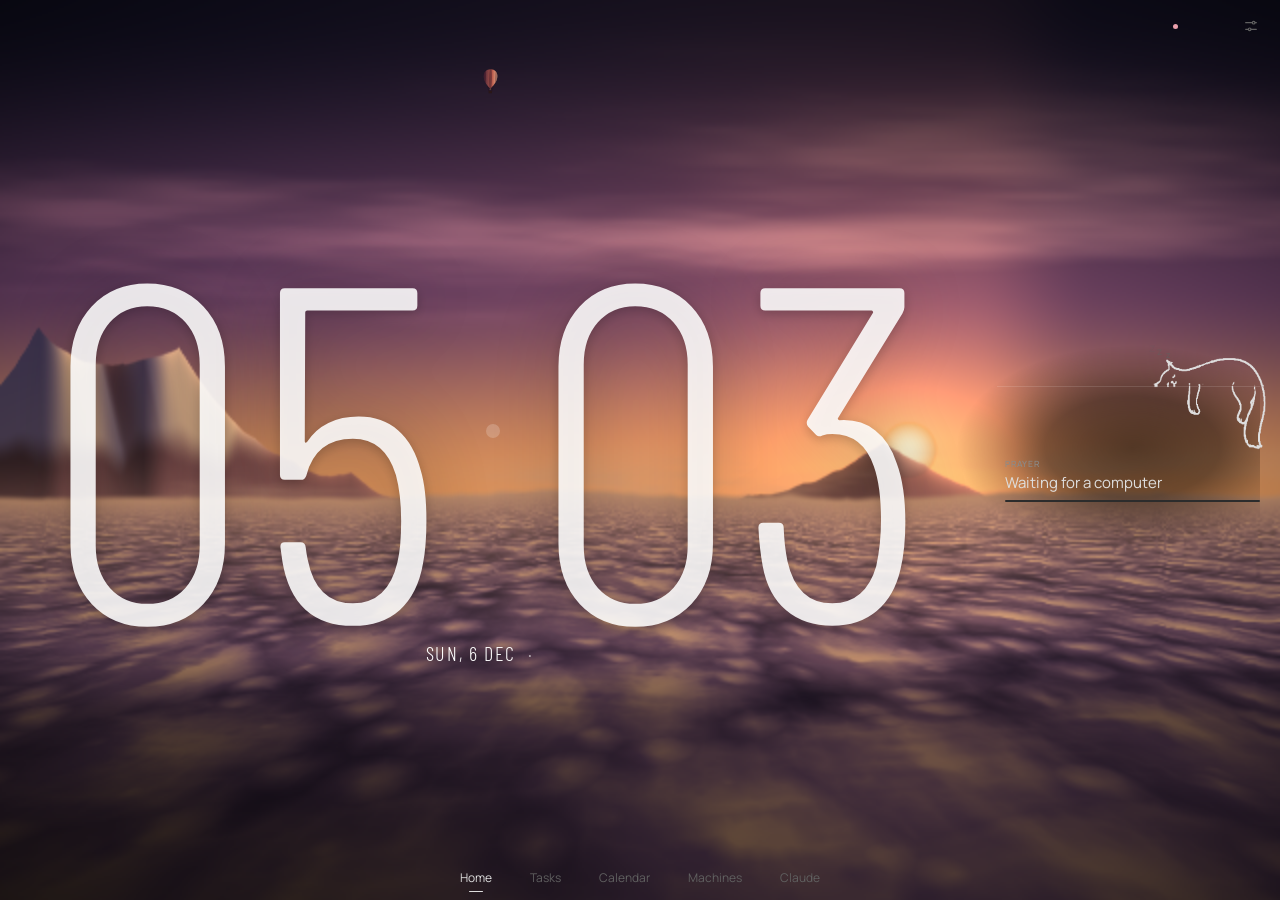
==== commit 6b319d38: "Pond: fewer, more varied fish that spread over the whole pond The plain ogon, orenji and chagoi are " ====
--- a/web/index.html
+++ b/web/index.html
@@ -2904,14 +2904,11 @@
   const fr = v => v - Math.floor(v);
   const ghash = (a, b) => { let p = fr(a * 123.34), q = fr(b * 456.21); const d = p * (p + 45.32) + q * (q + 45.32); p += d; q += d; return fr(p * q); };   // the shader's hash
   const KOI = [   // L: length and v: cruising speed, both in short sides of the screen
-    { base: '#f4eee4', spots: [['#d8472b', [1, 2, 3, 4]], ['#d8472b', [7, 8]], ['#d8472b', [11]]], L: .2, v: .045, buddy: 3 },   // kohaku
-    { base: '#ebb043', spots: [], L: .215, v: .04, metal: 1 },                                                                   // ogon
+    { base: '#f4eee4', spots: [['#d8472b', [1, 2, 3, 4]], ['#d8472b', [7, 8]], ['#d8472b', [11]]], L: .2, v: .045, buddy: 2 },   // kohaku, keeping company with the tancho
     { base: '#1a1a1f', spots: [['#d4452c', [2, 3, 8, 9]], ['#ece6dc', [5, 6, 12]]], L: .19, v: .05 },                          // showa
     { base: '#fbfbf8', spots: [['#d8372b', [1]]], L: .17, v: .047, long: 1, fin: '#f4f0e8' },                                   // tancho, butterfly-finned
-    { base: '#ef7a2a', spots: [], L: .18, v: .043, buddy: 1 },                                                                   // orenji
     { base: '#8aa0b4', spots: [['#e0763a', [7, 8, 9, 10, 11]], ['#dfe6ec', [1, 2]]], L: .185, v: .046 },                        // asagi
-    { base: '#86684a', spots: [], L: .235, v: .033, fin: '#76593e' },                                                            // chagoi: big, slow, brown
-    { base: '#f1e8d2', spots: [['#e2b24e', [3, 4, 5, 6, 7, 8, 9]]], L: .16, v: .05, long: 1, fin: '#efe4c8', buddy: 5 },       // butterfly, gold-backed
+    { base: '#f1e8d2', spots: [['#e2b24e', [3, 4, 5, 6, 7, 8, 9]]], L: .16, v: .05, long: 1, fin: '#efe4c8' },       // butterfly, gold-backed
     { base: '#f6f0e8', spots: [['#f2dcc0', [5, 6, 7]]], L: .12, v: .026, w: 1.9, fan: 'oranda', rgb: '250,245,238', rim: '255,252,248', wen: '#f5dbc0' },   // oranda: round and pearly, a cap on its head, a sheer double tail
     { base: '#ad241c', spots: [['#d0433a', [3, 4, 5, 6, 7, 8]]], L: .1, v: .024, w: .95, fan: 'betta', rgb: '214,48,36', rim: '255,120,96' },            // halfmoon betta: its fins a red ruffled disc
   ];
@@ -2961,11 +2958,13 @@
     let turn = wav(t * .9, f.seed) * .55, hurry = 1;
     const la = L * 1.7, ax = f.x + Math.cos(f.h) * la, ay = f.y + Math.sin(f.h) * la, mx = W * .06, my = H * .08;   // stay in the pond
     const out = Math.max(0, mx - ax, ax - (W - mx)) / mx + Math.max(0, my - ay, ay - (H - my)) / my;
-    if (out > 0) turn += angTo(f.h, Math.atan2(H * (.5 + .2 * wav(t * .2, f.seed + 3)) - f.y, W * (.5 + .25 * wav(t * .2, f.seed + 5)) - f.x)) * Math.min(1.5, out * 1.4);
+    if (out > 0) turn += angTo(f.h, Math.atan2(H * (.5 + .3 * wav(t * .2, f.seed + 3)) - f.y, W * (.5 + .36 * wav(t * .2, f.seed + 5)) - f.x)) * Math.min(1.5, out * 1.4);
     const buddy = k.buddy != null ? P.fish[k.buddy] : null;
     for (const o of P.fish) if (o !== f) {   // give each other room
       const dx = o.x - f.x, dy = o.y - f.y, d = Math.hypot(dx, dy), r = (L + o.k.L * u) * (o === buddy ? .45 : .8);
       if (d < r && d > 1) { const rel = angTo(f.h, Math.atan2(dy, dx)); if (Math.abs(rel) < 2) turn -= Math.sign(rel) * (1 - d / r) * 1.8; }
+      const far = u * .42;   // and, gently, from further off, so they spread over the whole pond
+      if (o !== buddy && d < far && d > 1) { const rel = angTo(f.h, Math.atan2(dy, dx)); if (Math.abs(rel) < 1.8) turn -= Math.sign(rel || 1) * (1 - d / far) * .45; }
     }
     if (k.buddy != null) {   // keep loose company: swim a little behind and beside a friend
       const b = P.fish[k.buddy], bl = b.k.L * u;
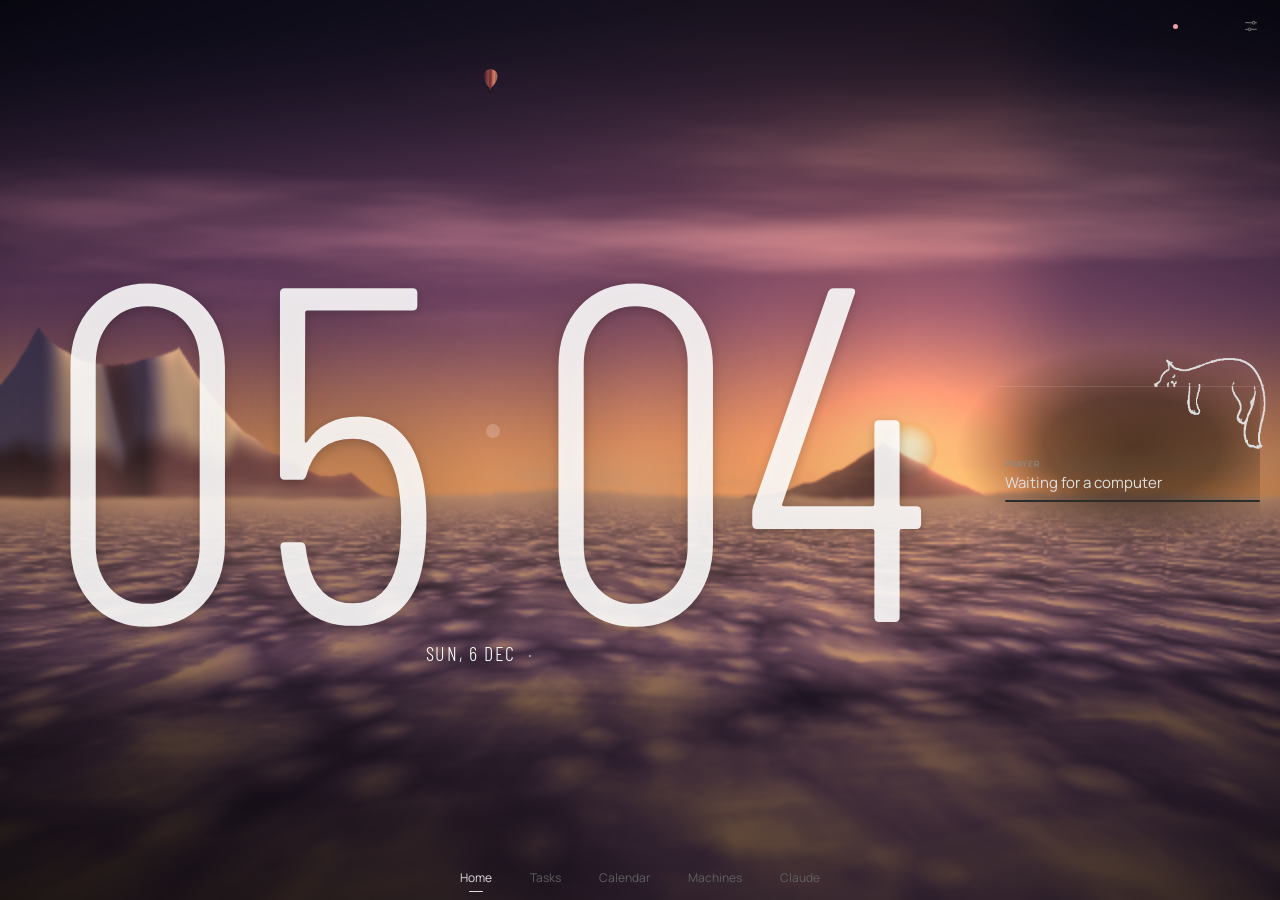
==== commit 869c0e12: "Pond: yin and yang, a black koi and a white one that dance together A black koi with a white dot and" ====
--- a/web/index.html
+++ b/web/index.html
@@ -2911,6 +2911,8 @@
     { base: '#f1e8d2', spots: [['#e2b24e', [3, 4, 5, 6, 7, 8, 9]]], L: .16, v: .05, long: 1, fin: '#efe4c8' },       // butterfly, gold-backed
     { base: '#f6f0e8', spots: [['#f2dcc0', [5, 6, 7]]], L: .12, v: .026, w: 1.9, fan: 'oranda', rgb: '250,245,238', rim: '255,252,248', wen: '#f5dbc0' },   // oranda: round and pearly, a cap on its head, a sheer double tail
     { base: '#ad241c', spots: [['#d0433a', [3, 4, 5, 6, 7, 8]]], L: .1, v: .024, w: .95, fan: 'betta', rgb: '214,48,36', rim: '255,120,96' },            // halfmoon betta: its fins a red ruffled disc
+    { base: '#17171c', spots: [['#f6f2ea', [1]]], L: .17, v: .048, long: 1, fin: '#3a3a44', metal: 1, wavy: 1.5, yy: 0, rim: 1 },   // yin: black, a white dot
+    { base: '#f8f6f1', spots: [['#16161b', [1]]], L: .17, v: .048, long: 1, fin: '#f2eee6', wavy: 1.5, yy: 1 },             // yang: white, a black dot
   ];
   let P = null, pondT = 0, simT = 0, kc = null;
   const U = () => Math.min(W, H);
@@ -2937,6 +2939,7 @@
       W, H, food: [], rip: [],
       fish: KOI.map((k, i) => ({ k, i, x: W * rand(.15, .85), y: H * rand(.15, .85), h: rand(0, TAU), tr: 0, beat: rand(0, TAU), amp: 1, sp: k.v * u,
         dep: .5, seed: rand(0, 100), trail: [], kissAt: t + rand(10, 50), react: rand(.3, 2.2) })),
+      yy: { cx: W * .5, cy: H * .5, h: rand(0, TAU) },
       school: Array.from({ length: 15 }, () => { const a = rand(0, TAU); return { x: W * .3 + rand(-1, 1) * u * .08, y: H * .65 + rand(-1, 1) * u * .06, vx: Math.cos(a) * u * .05, vy: Math.sin(a) * u * .05, ph: rand(0, TAU), k: rand(0, 100), s: rand(.8, 1.15) }; }),
       turtle: { on: false, next: t + rand(40, 90) },
       axo: axoInit(t),
@@ -2953,7 +2956,48 @@
   function wrap(o, m) { if (o.x < -m) o.x += W + 2 * m; if (o.x > W + m) o.x -= W + 2 * m; if (o.y < -m) o.y += H + 2 * m; if (o.y > H + m) o.y -= H + 2 * m; }
 
   /* the koi */
+  /* yin and yang: a black koi and a white one that dance together. They chase each other's tails
+     in a ring, weave a figure eight as they travel, and swim side by side as mirror images, each
+     dance melting into the next. Food still comes first. */
+  const YY_DANCE = 24;
+  function stepYY(dt, t) {
+    const Y = P.yy, u = U(), m = t / YY_DANCE, w = sstep(.78, 1, m - Math.floor(m)), mode = Math.floor(m) % 3;
+    const ring = (mode === 0 ? 1 - w : 0) + (mode === 2 ? w : 0);   // how much of the ring is on: they hardly travel while circling
+    let turn = wav(t * .3, 7) * .35;
+    const out = Math.max(0, W * .22 - Y.cx, Y.cx - W * .78) / W + Math.max(0, H * .28 - Y.cy, Y.cy - H * .72) / H;
+    if (out > 0) turn += angTo(Y.h, Math.atan2(H / 2 - Y.cy, W / 2 - Y.cx)) * Math.min(2, out * 12);
+    Y.h += turn * dt;
+    const v = u * .028 * (1 - .8 * ring);
+    Y.cx += Math.cos(Y.h) * v * dt; Y.cy += Math.sin(Y.h) * v * dt;
+    Y.mode = mode; Y.w = w;
+  }
+  function yyPoint(i, t) {   // where each of the pair should be, at time t
+    const Y = P.yy, R = U() * .17 * .62, fx = Math.cos(Y.h), fy = Math.sin(Y.h), sx = -fy, sy = fx;
+    const at = mode => {
+      if (mode === 0) { const a = t * .5 + i * Math.PI; return [Math.cos(a) * R * .62, Math.sin(a) * R * .62]; }   // the ring, nose to tail
+      if (mode === 1) { const a = t * .9 + i * Math.PI / 2, s1 = Math.sin(a) * R * 1.25, f1 = Math.sin(2 * a) * R * .55; return [sx * s1 + fx * f1, sy * s1 + fy * f1]; }   // the figure eight
+      const sd = i ? 1 : -1, s1 = sd * R * (.62 + .22 * Math.sin(t * .8)), f1 = R * .35 * Math.sin(t * .55);   // mirror images
+      return [sx * s1 + fx * f1, sy * s1 + fy * f1];
+    };
+    const a = at(Y.mode || 0), b = at(((Y.mode || 0) + 1) % 3), w = Y.w || 0;
+    return [Y.cx + a[0] + (b[0] - a[0]) * w, Y.cy + a[1] + (b[1] - a[1]) * w];
+  }
+  function danceKoi(f, dt, t) {
+    const u = U(), k = f.k, L = k.L * u, lead = .45;
+    const p = yyPoint(k.yy, t + lead), d = Math.hypot(p[0] - f.x, p[1] - f.y);
+    f.tr += (clamp(angTo(f.h, Math.atan2(p[1] - f.y, p[0] - f.x)) * 2.4, -2.4, 2.4) - f.tr) * Math.min(1, dt * 3);
+    f.h += f.tr * dt;
+    f.sp += (clamp(d / lead, k.v * u * .35, k.v * u * 2.6) - f.sp) * Math.min(1, dt * 2);
+    f.amp += (.7 + Math.min(.7, Math.abs(f.tr) * .35) + .25 * Math.sin(t * 1.3 + k.yy * Math.PI) - f.amp) * Math.min(1, dt * 1.5);
+    f.beat += dt * (1.4 + f.sp / L * 12);
+    const last = f.trail[0] || [f.x, f.y];
+    f.x += Math.cos(f.h) * f.sp * dt; f.y += Math.sin(f.h) * f.sp * dt;
+    if (Math.hypot(f.x - last[0], f.y - last[1]) > D * 1.2) f.trail.unshift([f.x, f.y]);
+    for (let j = 1, len = 0; j < f.trail.length; j++) { len += Math.hypot(f.trail[j][0] - f.trail[j - 1][0], f.trail[j][1] - f.trail[j - 1][1]); if (len > L * 1.3) { f.trail.length = j + 1; break; } }
+    f.dep += (.35 + .2 * Math.sin(t * .17) - f.dep) * Math.min(1, dt * .5);   // the two at one depth
+  }
   function swimKoi(f, dt, t) {
+    if (f.k.yy != null && !P.food.length) return danceKoi(f, dt, t);
     const u = U(), k = f.k, L = k.L * u;
     let turn = wav(t * .9, f.seed) * .55, hurry = 1;
     const la = L * 1.7, ax = f.x + Math.cos(f.h) * la, ay = f.y + Math.sin(f.h) * la, mx = W * .06, my = H * .08;   // stay in the pond
@@ -3011,7 +3055,7 @@
     const nrm = [], wid = [];
     for (let i = 0; i <= N; i++) {
       const a = pts[Math.max(0, i - 1)], b = pts[Math.min(N, i + 1)], dx = b[0] - a[0], dy = b[1] - a[1], l = Math.hypot(dx, dy) || 1;
-      const u = i / N, sway = Math.sin(swim - u * 5.5) * L * .065 * f.amp * Math.pow(u, 1.4);
+      const u = i / N, sway = Math.sin(swim - u * 5.5) * L * .065 * (k.wavy || 1) * f.amp * Math.pow(u, 1.4);
       nrm.push([-dy / l, dx / l]);
       pts[i] = [pts[i][0] + nrm[i][0] * sway, pts[i][1] + nrm[i][1] * sway];
       wid.push(L * .135 * (k.w || 1) * (u < .28 ? .7 + .3 * Math.sin(u / .28 * Math.PI / 2) : 1 - .84 * Math.pow((u - .28) / .72, 1.3)));
@@ -3089,7 +3133,7 @@
       const bx = back[0] / bl, by = back[1] / bl, flap = Math.sin(swim - 6), lag = Math.sin(swim - 7.2);
       const tl = k.veil || (long ? 2 : 1);
       for (const sd of [1, -1]) {   // the tail: two soft lobes; a butterfly koi's trail long and lags behind the beat
-        const sp = L * (.15 + .03 * flap * sd) * (long ? 1.15 : k.veil ? 1.25 : 1), wv = long ? lag * L * .05 : k.veil ? lag * L * .09 : 0;
+        const sp = L * (.15 + .03 * flap * sd) * (long ? 1.15 : k.veil ? 1.25 : 1), wv = long ? lag * L * .05 * (k.wavy || 1) : k.veil ? lag * L * .09 : 0;
         x.beginPath(); x.moveTo(tb[0], tb[1]);
         x.bezierCurveTo(tp[0] + tn[0] * sd * sp * .5, tp[1] + tn[1] * sd * sp * .5,
           tp[0] + bx * L * .18 * tl + tn[0] * (sd * sp + wv), tp[1] + by * L * .18 * tl + tn[1] * (sd * sp + wv),
@@ -3127,6 +3171,7 @@
     x.save(); body(); x.clip();
     x.strokeStyle = 'rgba(0,0,0,.12)'; x.lineWidth = wid[4] * .6; x.stroke();
     x.strokeStyle = 'rgba(0,0,0,.26)'; x.lineWidth = 1.2 * D; x.stroke();
+    if (k.rim) { x.strokeStyle = 'rgba(215,222,235,.3)'; x.lineWidth = 2.2 * D; x.stroke(); }   // a pale rim, so a black koi still shows on dark water
     const sg = x.createLinearGradient(pts[0][0], pts[0][1], pts[N][0], pts[N][1]);
     sg.addColorStop(0, `rgba(255,255,255,${k.metal ? .45 : .28})`); sg.addColorStop(1, 'rgba(255,255,255,0)');
     x.strokeStyle = sg; x.lineWidth = wid[4] * .35; x.beginPath(); x.moveTo(pts[1][0], pts[1][1]);
@@ -3634,6 +3679,7 @@
     if (!P) pondInit(t);
     else if (P.W !== W || P.H !== H) {   // the screen turned or resized: keep everyone where they were, proportionally
       const sx = W / P.W, sy = H / P.H, mv = o => { o.x *= sx; o.y *= sy; };
+      P.yy.cx *= sx; P.yy.cy *= sy;
       for (const f of P.fish) { mv(f); f.trail = f.trail.map(([a, b]) => [a * sx, b * sy]); }
       [...P.school, ...P.striders, ...P.drift, ...P.motes, ...P.food, ...P.rip].forEach(mv);
       if (P.turtle.on) { mv(P.turtle); P.turtle.tx *= sx; P.turtle.ty *= sy; }
@@ -3643,6 +3689,7 @@
     const pd = pads(t), n = Math.ceil(dt / .04);   // small steps keep the steering smooth on a slow frame
     for (let i = n; i > 0; i--) {
       const h = dt / n, ts = simT = t - (i - 1) * h;
+      stepYY(h, ts);
       for (const f of P.fish) swimKoi(f, h, ts);
       swimSchool(h, ts); swimTurtle(h, ts); stepAxo(h, ts); stepFrog(h, ts, pd); stepFly(h, ts, pd); stepSurface(h, ts);
     }
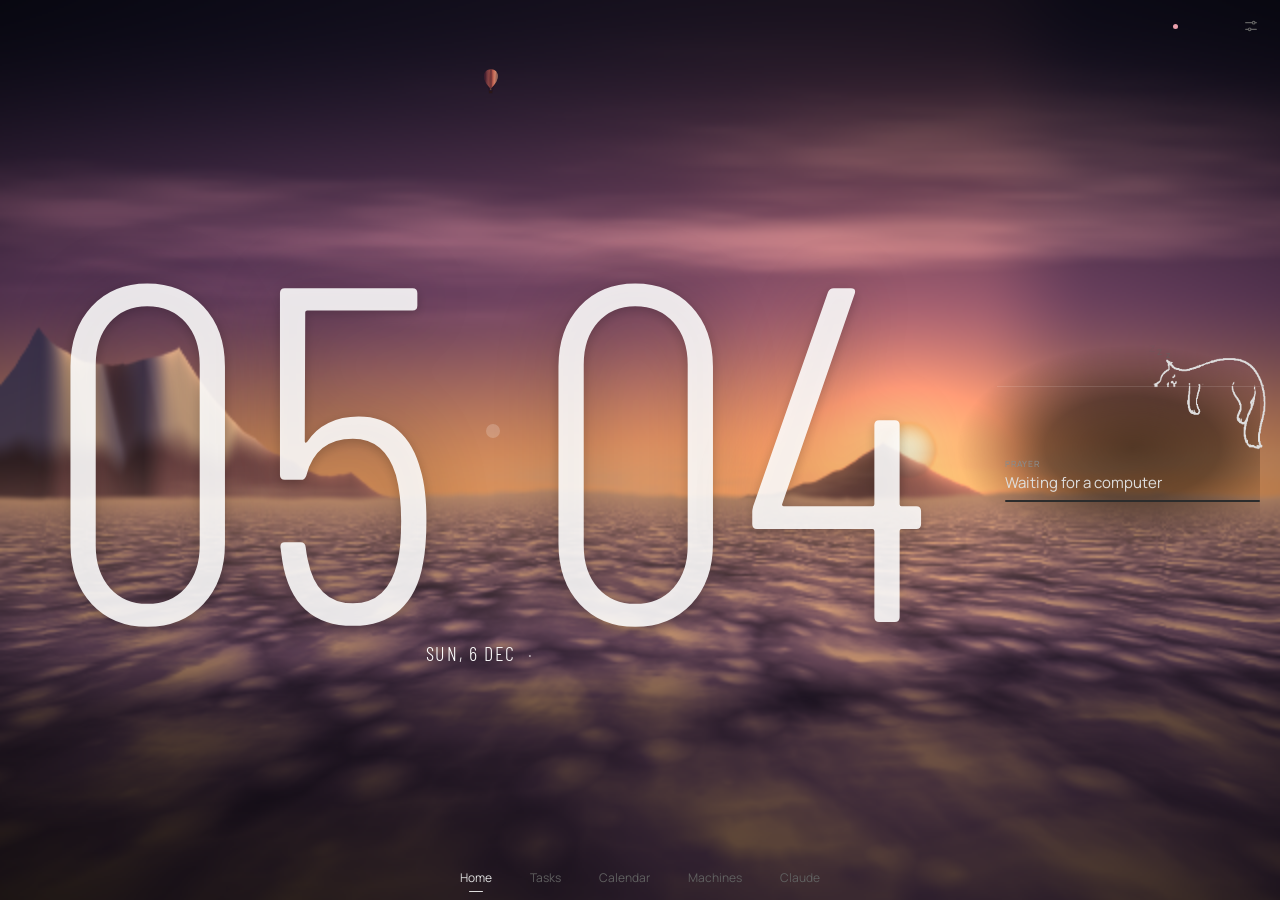
==== commit e6dbfaa7: "Home: the clock stays exactly where it is Drop the 30-second burn-in drift, which slid the clock a f" ====
--- a/web/index.html
+++ b/web/index.html
@@ -97,8 +97,8 @@
 /* ---------- home ---------- */
 #p-home .fit{display:flex;align-items:center}
 .home{display:grid;grid-template-columns:minmax(0,1fr) minmax(150px,.27fr);gap:clamp(18px,3vw,48px);align-items:center;width:100%}
-.clockblock{min-width:0;transition:transform 6s ease-in-out;container-type:inline-size;display:grid;justify-content:center}
-.stack{display:flex;flex-direction:column;min-width:0}
+.clockblock{min-width:0;container-type:inline-size;display:grid;justify-content:center}
+.stack{display:flex;flex-direction:column;min-width:0;position:relative}
 /* the clock: light, slightly see-through digits floating on the scene with no card behind them, so the
    ambient shows everywhere but the strokes; a wide faint shadow keeps them readable over bright skies.
    A changed digit rolls: the old one rises and fades while the new one comes up from below, right-hand
@@ -358,7 +358,7 @@
 .g.soon .bar i{background:var(--sub);transition:width 1s linear}
 .g.soon.hot .k::before{content:"";display:inline-block;width:5px;height:5px;margin:0 6px 1px 0;border-radius:50%;background:var(--text);vertical-align:middle;animation:soft 1.6s infinite}
 .g.soon .more{color:var(--muted);letter-spacing:0;text-transform:none;font-weight:400;margin-left:6px}
-.pill{display:none;justify-content:center;margin-top:14px}
+.pill{display:none;justify-content:center;position:absolute;left:0;right:0;top:100%;margin-top:14px}   /* hangs below the clock without moving it */
 .app.idle .pill.on{display:flex}
 .pill > span{display:inline-flex;align-items:center;gap:.55em;padding:6px 14px;border-radius:999px;background:rgba(0,0,0,.45);box-shadow:inset 0 0 0 1px rgba(255,255,255,.14);font:400 clamp(12px,1.5vw,16px)/1 var(--f-flip);letter-spacing:.08em;text-transform:uppercase;color:#fff;max-width:80vw;white-space:nowrap;overflow:hidden;text-overflow:ellipsis;animation:fade .8s}
 .pill i{flex:none;width:5px;height:5px;border-radius:50%;background:#fff;animation:soft 1.8s infinite}
@@ -1476,10 +1476,6 @@
     $('#gAr').textContent = w[0].host;
   }
 }
-// Burn-in drift: the AMOLED never holds the same pixels for long
-const DRIFT = [[0, 0], [5, -3], [-4, 3], [3, 4], [-5, -2]];
-let driftI = 0;
-setInterval(() => { driftI = (driftI + 1) % DRIFT.length; const [x, y] = DRIFT[driftI]; $('#drift').style.transform = `translate(${x}px,${y}px)`; }, 30000);
 
 /* ================= tasks ================= */
 function dueInfo(t) {
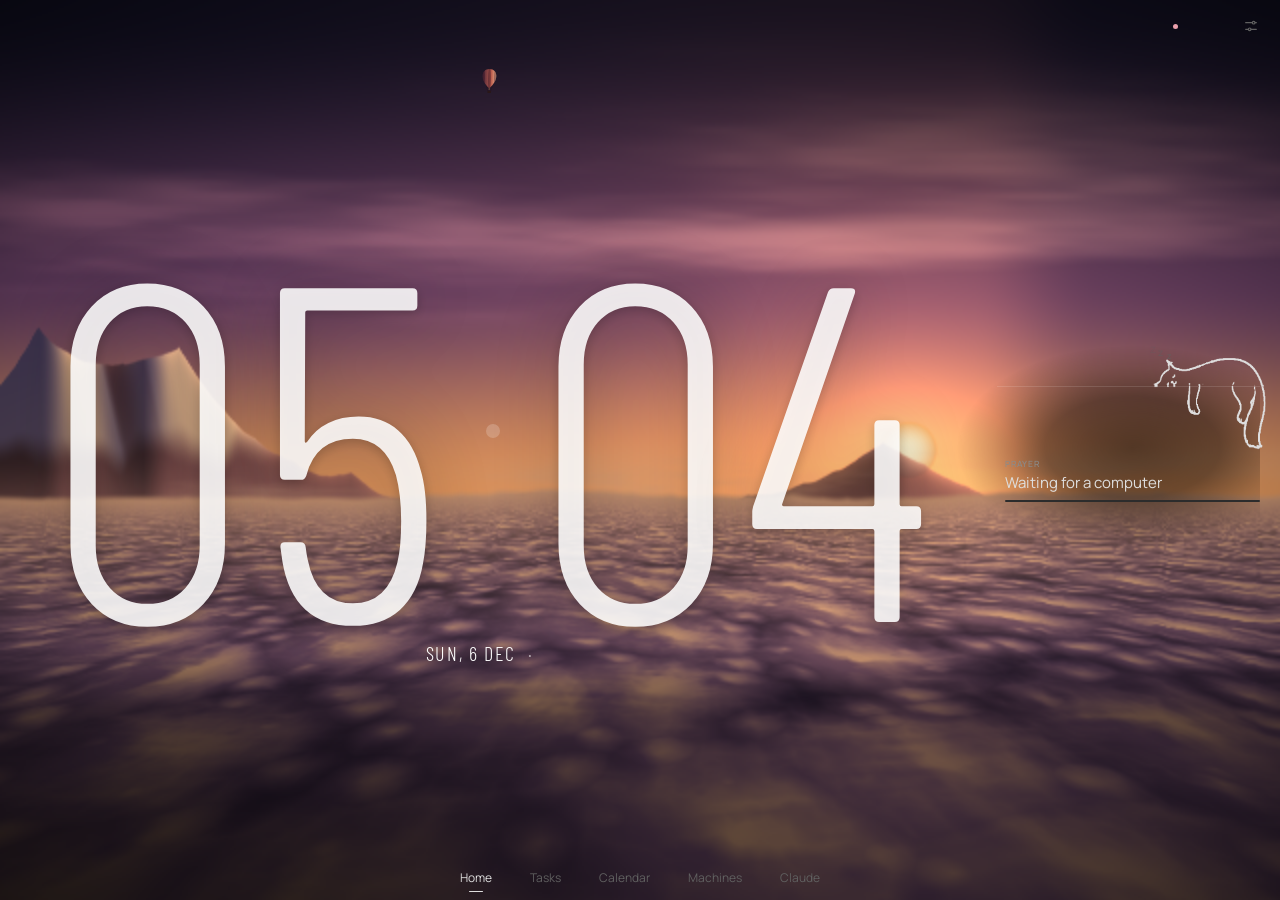
==== commit f8705ef6: "Pond: yin and yang become comma-shaped, little-finned and long-tailed Each of the pair is now half o" ====
--- a/web/index.html
+++ b/web/index.html
@@ -2907,8 +2907,8 @@
     { base: '#f1e8d2', spots: [['#e2b24e', [3, 4, 5, 6, 7, 8, 9]]], L: .16, v: .05, long: 1, fin: '#efe4c8' },       // butterfly, gold-backed
     { base: '#f6f0e8', spots: [['#f2dcc0', [5, 6, 7]]], L: .12, v: .026, w: 1.9, fan: 'oranda', rgb: '250,245,238', rim: '255,252,248', wen: '#f5dbc0' },   // oranda: round and pearly, a cap on its head, a sheer double tail
     { base: '#ad241c', spots: [['#d0433a', [3, 4, 5, 6, 7, 8]]], L: .1, v: .024, w: .95, fan: 'betta', rgb: '214,48,36', rim: '255,120,96' },            // halfmoon betta: its fins a red ruffled disc
-    { base: '#17171c', spots: [['#f6f2ea', [1]]], L: .17, v: .048, long: 1, fin: '#3a3a44', metal: 1, wavy: 1.5, yy: 0, rim: 1 },   // yin: black, a white dot
-    { base: '#f8f6f1', spots: [['#16161b', [1]]], L: .17, v: .048, long: 1, fin: '#f2eee6', wavy: 1.5, yy: 1 },             // yang: white, a black dot
+    { base: '#17171c', spots: [], dot: '#f6f2ea', L: .2, v: .048, comma: 1, fin: '#4a4a55', metal: 1, wavy: 1.6, yy: 0, rim: 1, eye: '#cfd0d8' },   // yin: a black comma, a white dot
+    { base: '#f8f6f1', spots: [], dot: '#16161b', L: .2, v: .048, comma: 1, fin: '#e8e4dc', wavy: 1.6, yy: 1 },                     // yang: a white comma, a black dot
   ];
   let P = null, pondT = 0, simT = 0, kc = null;
   const U = () => Math.min(W, H);
@@ -2968,7 +2968,7 @@
     Y.mode = mode; Y.w = w;
   }
   function yyPoint(i, t) {   // where each of the pair should be, at time t
-    const Y = P.yy, R = U() * .17 * .62, fx = Math.cos(Y.h), fy = Math.sin(Y.h), sx = -fy, sy = fx;
+    const Y = P.yy, R = U() * .2 * .58, fx = Math.cos(Y.h), fy = Math.sin(Y.h), sx = -fy, sy = fx;
     const at = mode => {
       if (mode === 0) { const a = t * .5 + i * Math.PI; return [Math.cos(a) * R * .62, Math.sin(a) * R * .62]; }   // the ring, nose to tail
       if (mode === 1) { const a = t * .9 + i * Math.PI / 2, s1 = Math.sin(a) * R * 1.25, f1 = Math.sin(2 * a) * R * .55; return [sx * s1 + fx * f1, sy * s1 + fy * f1]; }   // the figure eight
@@ -3054,7 +3054,8 @@
       const u = i / N, sway = Math.sin(swim - u * 5.5) * L * .065 * (k.wavy || 1) * f.amp * Math.pow(u, 1.4);
       nrm.push([-dy / l, dx / l]);
       pts[i] = [pts[i][0] + nrm[i][0] * sway, pts[i][1] + nrm[i][1] * sway];
-      wid.push(L * .135 * (k.w || 1) * (u < .28 ? .7 + .3 * Math.sin(u / .28 * Math.PI / 2) : 1 - .84 * Math.pow((u - .28) / .72, 1.3)));
+      wid.push(k.comma ? L * (u < .16 ? .16 * Math.sqrt(Math.max(0, 1 - Math.pow((.16 - u) / .16, 2))) : .156 * Math.pow(1 - (u - .16) / .84, 1.7) + .005)   // a yin-yang comma: a round head sweeping into a thin tail
+        : L * .135 * (k.w || 1) * (u < .28 ? .7 + .3 * Math.sin(u / .28 * Math.PI / 2) : 1 - .84 * Math.pow((u - .28) / .72, 1.3)));
     }
     const fwd = [-nrm[0][1], nrm[0][0]];
     const body = () => {
@@ -3063,7 +3064,8 @@
       for (let i = N; i >= 0; i--) x.lineTo(pts[i][0] - nrm[i][0] * wid[i], pts[i][1] - nrm[i][1] * wid[i]);
       x.closePath();
     };
-    const head = () => { x.beginPath(); x.ellipse(pts[1][0], pts[1][1], wid[1] * 1.75, wid[1] * 1.02, Math.atan2(fwd[1], fwd[0]), 0, TAU); };
+    const hc = [pts[2][0] + (pts[3][0] - pts[2][0]) * .56, pts[2][1] + (pts[3][1] - pts[2][1]) * .56];   // the middle of a comma's round head
+    const head = () => { x.beginPath(); if (k.comma) x.arc(hc[0], hc[1], L * .158, 0, TAU); else x.ellipse(pts[1][0], pts[1][1], wid[1] * 1.75, wid[1] * 1.02, Math.atan2(fwd[1], fwd[0]), 0, TAU); };
     const A = 1 - .4 * f.dep, long = k.long ? 1 : 0;
     const fan = (bx, by, dir, span, R, a0, step, sw, round = .3) => {   // a fin of soft rays fanning out from one point, its edge ruffled and lagging behind the beat
       const M = 24, edge = [], col = a => `rgba(${k.rgb},${a})`;
@@ -3127,9 +3129,9 @@
       x.fillStyle = k.fin || k.base; x.globalAlpha = A * alpha * (k.veil ? .4 : long ? .62 : 1);
       const tp = pts[N], tb = pts[N - 2], tn = nrm[N], back = [tp[0] - tb[0], tp[1] - tb[1]], bl = Math.hypot(...back) || 1;
       const bx = back[0] / bl, by = back[1] / bl, flap = Math.sin(swim - 6), lag = Math.sin(swim - 7.2);
-      const tl = k.veil || (long ? 2 : 1);
+      const tl = k.comma ? .75 : k.veil || (long ? 2 : 1);
       for (const sd of [1, -1]) {   // the tail: two soft lobes; a butterfly koi's trail long and lags behind the beat
-        const sp = L * (.15 + .03 * flap * sd) * (long ? 1.15 : k.veil ? 1.25 : 1), wv = long ? lag * L * .05 * (k.wavy || 1) : k.veil ? lag * L * .09 : 0;
+        const sp = L * (.15 + .03 * flap * sd) * (long ? 1.15 : k.veil ? 1.25 : k.comma ? .5 : 1), wv = long ? lag * L * .05 * (k.wavy || 1) : k.veil ? lag * L * .09 : k.comma ? lag * L * .06 : 0;
         x.beginPath(); x.moveTo(tb[0], tb[1]);
         x.bezierCurveTo(tp[0] + tn[0] * sd * sp * .5, tp[1] + tn[1] * sd * sp * .5,
           tp[0] + bx * L * .18 * tl + tn[0] * (sd * sp + wv), tp[1] + by * L * .18 * tl + tn[1] * (sd * sp + wv),
@@ -3141,8 +3143,8 @@
         x.restore();
       }
       for (const sd of [1, -1]) {   // pectoral fins: rounded paddles near the head, long veils on a butterfly
-        const p3 = pts[3], n = nrm[3], fl = .25 * Math.sin(t * 2.2 + sd * 1.3 + f.seed), r = L * (long ? .17 : .1);
-        x.save(); x.translate(p3[0] + n[0] * sd * wid[3] * .8, p3[1] + n[1] * sd * wid[3] * .8);
+        const pi = k.comma ? 5 : 3, p3 = pts[pi], n = nrm[pi], fl = k.comma ? .4 * Math.sin(t * 4.5 + sd * 1.3 + f.seed) : .25 * Math.sin(t * 2.2 + sd * 1.3 + f.seed), r = L * (long ? .17 : k.comma ? .065 : .1);   // a comma's are little and quick
+        x.save(); x.translate(p3[0] + n[0] * sd * wid[pi] * .8, p3[1] + n[1] * sd * wid[pi] * .8);
         x.rotate(Math.atan2(n[1] * sd, n[0] * sd) + sd * (.55 + fl + long * .35));
         x.beginPath(); x.moveTo(0, -r * .25); x.quadraticCurveTo(r * 1.1, -r * .6, r * 1.05, r * .1); x.quadraticCurveTo(r * .6, r * .5, 0, r * .25); x.closePath(); x.fill();
         x.restore();
@@ -3184,7 +3186,8 @@
       x.strokeStyle = 'rgba(170,120,80,.18)'; x.lineWidth = .7 * D;
       for (let j = 0; j < 12; j += 2) { const a = j * 2.4 + f.seed, r = wid[1] * .62 * Math.sqrt((j + .5) / 12); x.beginPath(); x.arc(c0[0] + Math.cos(a) * r, c0[1] + Math.sin(a) * r, wid[1] * .26, a, a + 2); x.stroke(); }
     }
-    x.fillStyle = '#111';
+    if (k.dot) { x.fillStyle = k.dot; x.beginPath(); x.arc(hc[0], hc[1], L * .058, 0, TAU); x.fill(); }   // the dot of the other colour
+    x.fillStyle = k.eye || '#111';
     for (const sd of [1, -1]) { x.beginPath(); x.arc(pts[1][0] + nrm[1][0] * sd * wid[1] * .62, pts[1][1] + nrm[1][1] * sd * wid[1] * .62, 1.5 * D, 0, TAU); x.fill(); }
     x.restore();
   }
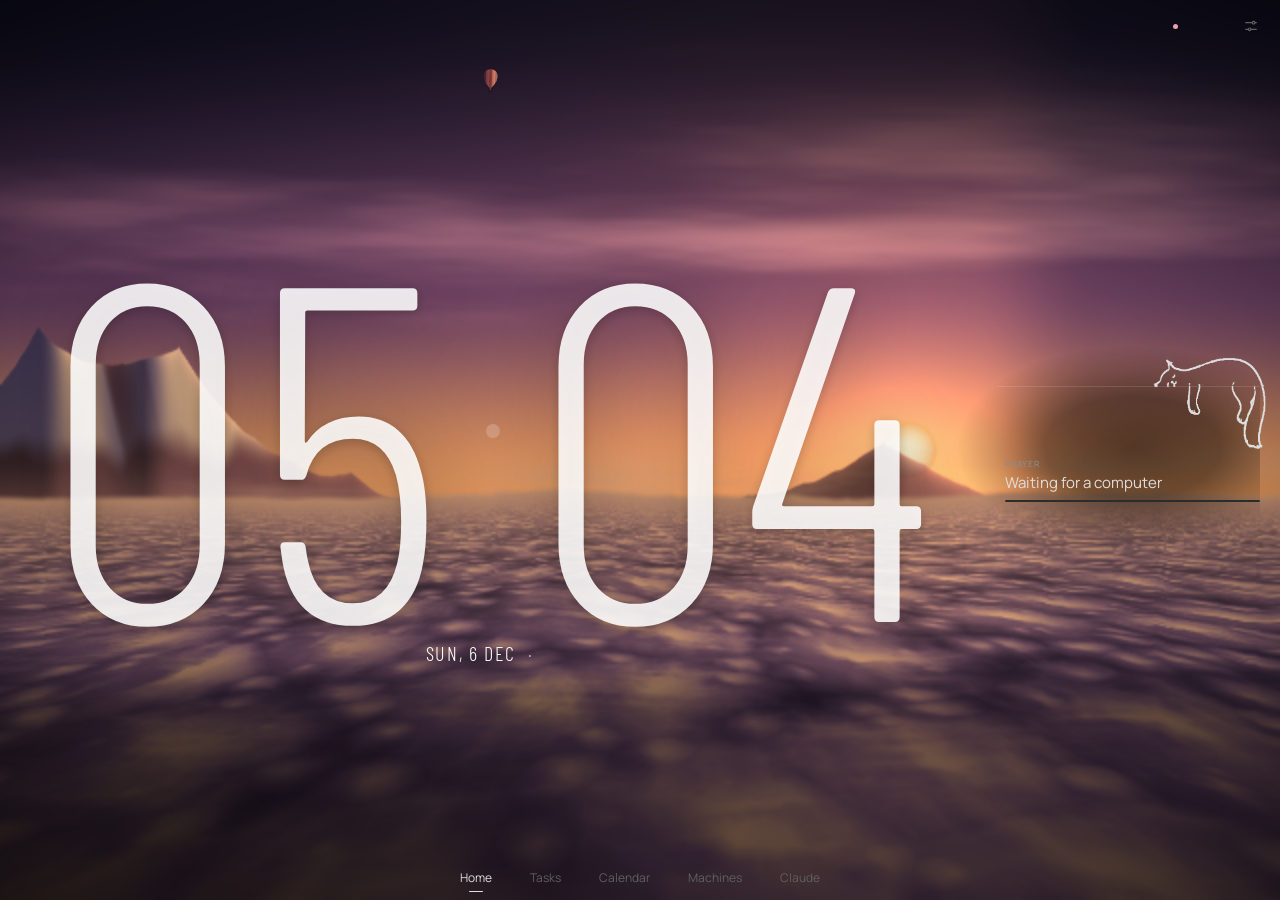
==== commit f5faa80c: "Pond: draw cheaply enough for a 120 Hz screen The fade under the clock and the side panel was blurre" ====
--- a/web/index.html
+++ b/web/index.html
@@ -3034,7 +3034,7 @@
     f.dep += ((feed && fd < L * 4 ? 0 : .5 + .5 * wav(t * .22, f.seed + 11)) - f.dep) * Math.min(1, dt * .5);   // drift up and down through the water
     if (f.dep < .25 && t > f.kissAt) { ripple(f.x + Math.cos(f.h) * L * .05, f.y + Math.sin(f.h) * L * .05, .07 * u, .28, 4.5); f.kissAt = t + rand(25, 70); }   // a kiss at the surface
   }
-  function drawKoi(f, t) {
+  function drawKoi(f, t, sh) {
     const k = f.k, N = 16, L = k.L * U() * (1 - .1 * f.dep), seg = L / N, dense = [[f.x, f.y], ...f.trail], swim = f.beat;
     const pts = [dense[0]];
     for (let j = 1, acc = 0; j < dense.length && pts.length <= N; j++) {
@@ -3087,7 +3087,7 @@
       for (let j = 0; j <= M; j += step) { const e = edge[j], c = ray(e); x.beginPath(); x.moveTo(bx, by); x.quadraticCurveTo(c[0], c[1], e[0], e[1]); x.stroke(); }
     };
     const fancy = () => {   // sheer fins cast only a faint shadow
-      const sc = x.shadowColor; x.globalAlpha = A; x.shadowColor = 'rgba(0,0,0,.2)';
+      x.globalAlpha = A;
       const tp = pts[N - 1], tb = pts[N - 3], dir = Math.atan2(tp[1] - tb[1], tp[0] - tb[0]), sw = .32 * Math.sin(swim - 7.2) * f.amp;
       const side = (i, sd, back) => Math.atan2(nrm[i][1] * sd, nrm[i][0] * sd) - sd * back;   // sideways from the body, swept back
       const at = (i, sd, o) => [pts[i][0] + nrm[i][0] * sd * wid[i] * o, pts[i][1] + nrm[i][1] * sd * wid[i] * o];
@@ -3122,7 +3122,7 @@
         for (const sd of [1, -1]) { const p = at(3, sd, .5), a = side(3, sd, 1.9 + .15 * Math.sin(t * 1.3 + sd)); x.beginPath(); x.moveTo(p[0], p[1]); x.quadraticCurveTo(p[0] + Math.cos(a) * L * .2, p[1] + Math.sin(a) * L * .2, p[0] + Math.cos(a + sd * sw) * L * .38, p[1] + Math.sin(a + sd * sw) * L * .38); x.stroke(); }
         for (const sd of [1, -1]) { const p = at(2, sd, .8); fan(p[0], p[1], side(2, sd, .5 + .3 * Math.sin(t * 3 + sd)), .7, L * .16, .35, 4, 0, .6); }   // small clear pectorals, always beating
       }
-      x.globalAlpha = A; x.shadowColor = sc;
+      x.globalAlpha = A;
     };
     const fins = alpha => {
       if (k.fan) return fancy();
@@ -3155,11 +3155,10 @@
       }
       x.globalAlpha = A;
     };
-    x.save(); x.globalAlpha = A;
-    const lift = 1 - f.dep;   // near the surface the shadow falls further away and softer
-    x.shadowColor = `rgba(0,0,0,${.42 + .1 * lift})`; x.shadowBlur = (9 + 10 * lift) * D; x.shadowOffsetX = (4 + 10 * lift) * D; x.shadowOffsetY = (5 + 12 * lift) * D;
-    fins(.55); x.fillStyle = k.base; body(); x.fill(); head(); x.fill();
-    x.restore();
+    const sil = () => { x.globalAlpha = A; fins(.55); x.fillStyle = k.base; body(); x.fill(); head(); x.fill(); };
+    const lift = 1 - f.dep;   // near the surface the shadow falls further away
+    if (sh) return castShadow((4 + 10 * lift) * D, (5 + 12 * lift) * D, sil);
+    x.save(); sil(); x.restore();
     x.save(); x.globalAlpha = A;
     for (const part of [body, head]) {
       x.save(); part(); x.clip();
@@ -3174,7 +3173,7 @@
     sg.addColorStop(0, `rgba(255,255,255,${k.metal ? .45 : .28})`); sg.addColorStop(1, 'rgba(255,255,255,0)');
     x.strokeStyle = sg; x.lineWidth = wid[4] * .35; x.beginPath(); x.moveTo(pts[1][0], pts[1][1]);
     for (let i = 2; i < N - 2; i++) x.lineTo(pts[i][0], pts[i][1]); x.stroke();
-    const sh = (t * .3 + f.seed) % 1.6 - .3, si = Math.max(1, Math.min(N - 3, Math.round(sh * N)));   // light sliding along the scales
+    const gl = (t * .3 + f.seed) % 1.6 - .3, si = Math.max(1, Math.min(N - 3, Math.round(gl * N)));   // light sliding along the scales
     const g2 = x.createRadialGradient(pts[si][0], pts[si][1], 0, pts[si][0], pts[si][1], wid[si] * 2.2);
     g2.addColorStop(0, `rgba(255,255,255,${k.metal ? .45 : .3})`); g2.addColorStop(1, 'rgba(255,255,255,0)');
     x.fillStyle = g2; x.fillRect(pts[si][0] - wid[si] * 2.2, pts[si][1] - wid[si] * 2.2, wid[si] * 4.4, wid[si] * 4.4);
@@ -3249,7 +3248,7 @@
     if (t > T.breathe) { const hl = u * .09; ripple(T.x + Math.cos(T.h) * hl, T.y + Math.sin(T.h) * hl, .06 * u, .3, 4); T.breathe = t + rand(10, 20); }
     if (Math.hypot(T.tx - T.x, T.ty - T.y) < u * .05 || T.x < -u * .3 || T.x > W + u * .3 || T.y < -u * .3 || T.y > H + u * .3) { T.on = false; T.next = t + rand(150, 300); }
   }
-  function drawTurtle() {
+  function drawTurtle(sh) {
     const T = P.turtle; if (!T.on) return;
     const s = U() * .1, ph = T.ph;
     const legs = g => {
@@ -3263,8 +3262,8 @@
       x.beginPath(); x.moveTo(-s * .5, -s * .05); x.lineTo(-s * .68, 0); x.lineTo(-s * .5, s * .05); x.fill();
       if (g) { x.beginPath(); x.ellipse(0, 0, s * .52, s * .42, 0, 0, TAU); x.fill(); }
     };
+    if (sh) return castShadow(10 * D, 13 * D, () => { x.translate(T.x, T.y); x.rotate(T.h); x.globalAlpha = .9; legs(true); });
     x.save(); x.translate(T.x, T.y); x.rotate(T.h); x.globalAlpha = .9;
-    x.save(); x.translate(10 * D, 13 * D); x.filter = `blur(${5 * D}px)`; x.fillStyle = 'rgba(0,0,0,.45)'; legs(true); x.restore();   // its shadow
     x.fillStyle = '#5d6a3e'; legs(false);
     x.strokeStyle = 'rgba(235,215,120,.45)'; x.lineWidth = 1 * D;   // the yellow stripes on its head
     for (const sd of [-1, 0, 1]) { x.beginPath(); x.moveTo(s * .5, sd * s * .05); x.lineTo(s * .7, sd * s * .03); x.stroke(); }
@@ -3377,7 +3376,7 @@
       } else g.lift = 0;
     }
   }
-  function drawAxo(t) {
+  function drawAxo(t, sh) {
     const A = P.axo, u = U(), L = axoL() * (1 - .06 * A.dep), N = AXN, al = 1 - .15 * A.dep;
     const moving = Math.min(1, A.sp / (u * .006));
     const B = L * .04 * Math.min(1, A.sp / (u * .008)) * (1 - A.fold);   // the side-to-side bend of a walk
@@ -3430,20 +3429,22 @@
       x.lineWidth = L * .012;
       for (let j = -1.5; j <= 1.5; j++) { const a2 = hd + j * .4; x.beginPath(); x.moveTo(F[0], F[1]); x.lineTo(F[0] + Math.cos(a2) * fl, F[1] + Math.sin(a2) * fl); x.stroke(); }
     };
-    x.save(); x.globalAlpha = al; x.lineCap = 'round'; x.lineJoin = 'round';
+    const tf = Math.round(.42 * N);
+    const sil = () => {
+      x.globalAlpha = al; x.lineCap = 'round'; x.lineJoin = 'round';
+      x.strokeStyle = '#f0d0cb';
+      for (const g of A.legs) leg(g);
+      x.globalAlpha = al * .35; x.fillStyle = '#f3d8d4';   // the clear fin along the tail
+      outline(tf, i => L * .032 * Math.sin(Math.PI * Math.min(1, (i - tf) / (N - tf + 1.5))) + L * .004); x.fill();
+      x.globalAlpha = al;
+      const g = x.createLinearGradient(pts[0][0], pts[0][1], pts[N][0], pts[N][1]);
+      g.addColorStop(0, '#fae2de'); g.addColorStop(.6, '#f5d6d1'); g.addColorStop(1, '#eecbc6');
+      x.fillStyle = g; outline(2, () => 0); x.fill();
+      x.beginPath(); x.ellipse(hc[0], hc[1], rx, ry, Math.atan2(f0[1], f0[0]), 0, TAU); x.fill();
+    };
     const lift = 1 - A.dep;
-    x.shadowColor = `rgba(0,0,0,${.4 + .1 * lift})`; x.shadowBlur = (5 + 12 * lift) * D; x.shadowOffsetX = (3 + 10 * lift) * D; x.shadowOffsetY = (4 + 11 * lift) * D;
-    x.strokeStyle = '#f0d0cb';
-    for (const g of A.legs) leg(g);
-    const tf = Math.round(.42 * N);
-    x.globalAlpha = al * .35; x.fillStyle = '#f3d8d4';   // the clear fin along the tail
-    outline(tf, i => L * .032 * Math.sin(Math.PI * Math.min(1, (i - tf) / (N - tf + 1.5))) + L * .004); x.fill();
-    x.globalAlpha = al;
-    const g = x.createLinearGradient(pts[0][0], pts[0][1], pts[N][0], pts[N][1]);
-    g.addColorStop(0, '#fae2de'); g.addColorStop(.6, '#f5d6d1'); g.addColorStop(1, '#eecbc6');
-    x.fillStyle = g; outline(2, () => 0); x.fill();
-    x.beginPath(); x.ellipse(hc[0], hc[1], rx, ry, Math.atan2(f0[1], f0[0]), 0, TAU); x.fill();
-    x.shadowColor = 'transparent'; x.shadowBlur = x.shadowOffsetX = x.shadowOffsetY = 0;
+    if (sh) return castShadow((3 + 10 * lift) * D, (4 + 11 * lift) * D, sil);
+    x.save(); sil();
     x.strokeStyle = 'rgba(255,248,245,.18)'; x.lineWidth = L * .025;   // the light along its back
     x.beginPath(); x.moveTo(pts[2][0], pts[2][1]); for (let i = 3; i < N - 4; i++) x.lineTo(pts[i][0], pts[i][1]); x.stroke();
     const gr = 1.4 + 2.4 * A.puff, ga = .06 + .07 * A.puff;   // the gills flutter faster after it has been swimming
@@ -3673,6 +3674,47 @@
     if (P.food.length > 30) P.food.splice(0, P.food.length - 30);
   }
 
+  /* drawing cheaply enough for a 120 Hz screen: no per-shape blur. Shadows are drawn at a quarter size
+     into one layer, blurred once while small, and stretched back over the bed; the fade under the clock
+     and the side panel is drawn once and reused until the layout moves. */
+  const SHS = 4;
+  let shc = null, shx = null, shb = null, shbx = null;
+  function shadowsBegin() {
+    const w = Math.ceil(W / SHS), h = Math.ceil(H / SHS);
+    if (!shc) { shc = document.createElement('canvas'); shb = document.createElement('canvas'); shx = shc.getContext('2d'); shbx = shb.getContext('2d'); }
+    if (shc.width !== w || shc.height !== h) { shc.width = shb.width = w; shc.height = shb.height = h; }
+    shx.setTransform(1, 0, 0, 1, 0, 0); shx.globalAlpha = 1; shx.clearRect(0, 0, w, h);
+  }
+  function castShadow(ox, oy, fn) {
+    const m = x; x = shx; x.save(); x.setTransform(1 / SHS, 0, 0, 1 / SHS, ox / SHS, oy / SHS); fn(); x.restore(); x = m;
+  }
+  function shadowsEnd() {
+    const w = shc.width, h = shc.height;
+    shx.save(); shx.globalAlpha = 1; shx.globalCompositeOperation = 'source-in'; shx.fillStyle = '#000'; shx.fillRect(0, 0, w, h); shx.restore();
+    shbx.clearRect(0, 0, w, h); shbx.filter = `blur(${1.4 * D}px)`; shbx.drawImage(shc, 0, 0); shbx.filter = 'none';
+    x.save(); x.globalAlpha = .6; x.drawImage(shb, 0, 0, W, H); x.restore();
+  }
+  let fmc = null, fmKey = '', fmAt = -1, fmRects = [];
+  function fadeMask(t) {
+    if (t - fmAt > .5 || t < fmAt) {   // where the clock, the dock and the panel are, looked up twice a second rather than every frame
+      fmAt = t; fmRects = [];
+      const cr = $('#drift .stack')?.getBoundingClientRect();
+      if (cr) fmRects.push([cr.left - 16, cr.top - 16, cr.width + 32, cr.height + 32]);
+      const dk = !idleUI && $('#dock')?.getBoundingClientRect(); if (dk) fmRects.push([dk.left - 10, dk.top - 6, dk.width + 20, dk.height + 12]);
+      const gl = !idleUI && $('.glance .g:not([hidden])') && $('#gPrayer').parentElement.getBoundingClientRect();   // and under the side panel's text
+      if (gl && gl.width) fmRects.push([gl.left + 30, gl.top + 100, gl.width - 60, gl.height - 120]);
+    }
+    if (!fmRects.length) return null;
+    const key = W + 'x' + H + ':' + fmRects.map(r => r.map(Math.round).join(',')).join(';');
+    if (key !== fmKey) {
+      fmKey = key;
+      if (!fmc) fmc = document.createElement('canvas');
+      const S = 4; fmc.width = Math.ceil(W / S); fmc.height = Math.ceil(H / S);
+      const g = fmc.getContext('2d'); g.filter = `blur(${24 * D / S}px)`; g.fillStyle = 'rgba(0,0,0,.45)';
+      for (const r of fmRects) g.fillRect(r[0] * D / S, r[1] * D / S, r[2] * D / S, r[3] * D / S);
+    }
+    return fmc;
+  }
   function koi(t) {
     const dt = clamp(t - pondT, 0, .1); pondT = t;
     if (!P) pondInit(t);
@@ -3693,10 +3735,12 @@
       swimSchool(h, ts); swimTurtle(h, ts); stepAxo(h, ts); stepFrog(h, ts, pd); stepFly(h, ts, pd); stepSurface(h, ts);
     }
 
-    const cr = $('#drift .stack')?.getBoundingClientRect();   // the digits and the date/prayer row
     if (!kc) kc = document.createElement('canvas');
     if (kc.width !== W || kc.height !== H) { kc.width = W; kc.height = H; }
     const main = x, a0 = alphaNow; x = kc.getContext('2d'); x.clearRect(0, 0, W, H); alphaNow = 1; x.globalAlpha = 1;
+    shadowsBegin();   // every shadow goes into one small layer, softened once and laid on the bed under everyone
+    drawAxo(t, true); for (const f of P.fish) drawKoi(f, t, true); drawTurtle(true);
+    shadowsEnd();
     if (P.axo.dep > .5) drawAxo(t);   // on the bed, under everyone
     drawSchool();
     [...P.fish].sort((a, b) => b.dep - a.dep).forEach(f => drawKoi(f, t));   // the deepest first
@@ -3706,14 +3750,8 @@
     drawSurface(t);
     drawFrog(t);
     drawFly(t);
-    if (cr) {   // everything passes under the clock: fade it there, feathered, so the digits stay clean
-      x.save(); x.globalCompositeOperation = 'destination-out'; x.filter = `blur(${24 * D}px)`; x.fillStyle = 'rgba(0,0,0,.45)';
-      x.fillRect((cr.left - 16) * D, (cr.top - 16) * D, (cr.width + 32) * D, (cr.height + 32) * D);
-      const dk = !idleUI && $('#dock')?.getBoundingClientRect(); if (dk) x.fillRect((dk.left - 10) * D, (dk.top - 6) * D, (dk.width + 20) * D, (dk.height + 12) * D);
-      const gl = !idleUI && $('.glance .g:not([hidden])') && $('#gPrayer').parentElement.getBoundingClientRect();   // and under the side panel's text
-      if (gl && gl.width) x.fillRect((gl.left + 30) * D, (gl.top + 100) * D, (gl.width - 60) * D, (gl.height - 120) * D);
-      x.restore();
-    }
+    const fm = fadeMask(t);   // everything passes under the clock: fade it there, feathered, so the digits stay clean
+    if (fm) { x.save(); x.globalCompositeOperation = 'destination-out'; x.drawImage(fm, 0, 0, W, H); x.restore(); }
     x = main; alphaNow = a0; x.globalAlpha = a0;
     x.drawImage(kc, 0, 0);
   }
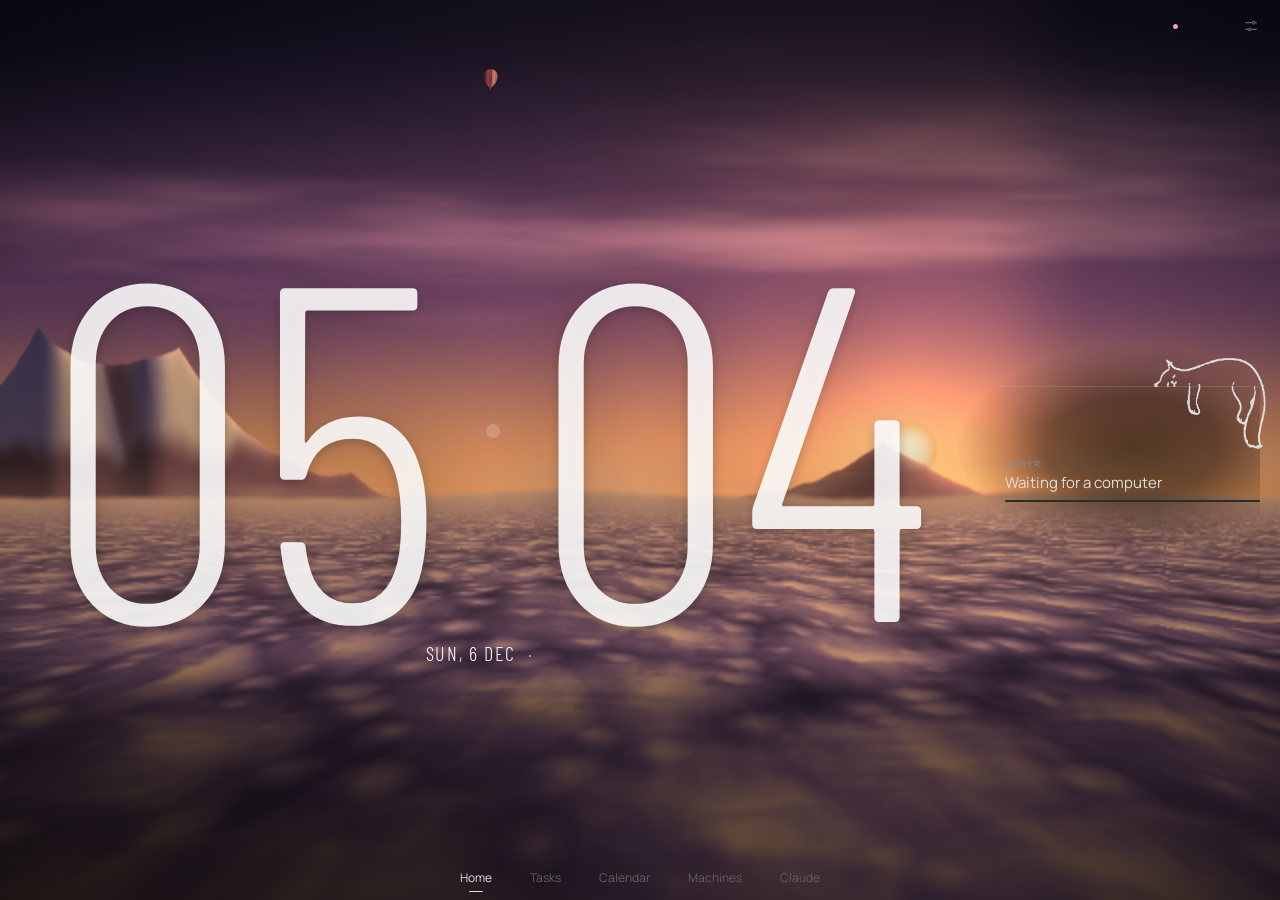
==== commit 38608618: "Pond: yin and yang as painted koi, after the user's reference The comma shapes give way to real koi:" ====
--- a/web/index.html
+++ b/web/index.html
@@ -2905,10 +2905,10 @@
     { base: '#fbfbf8', spots: [['#d8372b', [1]]], L: .17, v: .047, long: 1, fin: '#f4f0e8' },                                   // tancho, butterfly-finned
     { base: '#8aa0b4', spots: [['#e0763a', [7, 8, 9, 10, 11]], ['#dfe6ec', [1, 2]]], L: .185, v: .046 },                        // asagi
     { base: '#f1e8d2', spots: [['#e2b24e', [3, 4, 5, 6, 7, 8, 9]]], L: .16, v: .05, long: 1, fin: '#efe4c8' },       // butterfly, gold-backed
-    { base: '#f6f0e8', spots: [['#f2dcc0', [5, 6, 7]]], L: .12, v: .026, w: 1.9, fan: 'oranda', rgb: '250,245,238', rim: '255,252,248', wen: '#f5dbc0' },   // oranda: round and pearly, a cap on its head, a sheer double tail
-    { base: '#ad241c', spots: [['#d0433a', [3, 4, 5, 6, 7, 8]]], L: .1, v: .024, w: .95, fan: 'betta', rgb: '214,48,36', rim: '255,120,96' },            // halfmoon betta: its fins a red ruffled disc
-    { base: '#17171c', spots: [], dot: '#f6f2ea', L: .2, v: .048, comma: 1, fin: '#4a4a55', metal: 1, wavy: 1.6, yy: 0, rim: 1, eye: '#cfd0d8' },   // yin: a black comma, a white dot
-    { base: '#f8f6f1', spots: [], dot: '#16161b', L: .2, v: .048, comma: 1, fin: '#e8e4dc', wavy: 1.6, yy: 1 },                     // yang: a white comma, a black dot
+    { base: '#f6f0e8', spots: [['#f2dcc0', [5, 6, 7]]], L: .12, v: .026, w: 1.9, fan: 'oranda', rgb: '250,245,238', edge: '255,252,248', wen: '#f5dbc0' },   // oranda: round and pearly, a cap on its head, a sheer double tail
+    { base: '#ad241c', spots: [['#d0433a', [3, 4, 5, 6, 7, 8]]], L: .1, v: .024, w: .95, fan: 'betta', rgb: '214,48,36', edge: '255,120,96' },            // halfmoon betta: its fins a red ruffled disc
+    { base: '#17171c', spots: [], dot: '#f4f1ea', L: .19, v: .048, long: 1, ink: 1, w: 1.08, fin: '#3c3c46', ray: 'rgba(255,255,255,.32)', rgb: '58,58,68', edge: '150,150,165', metal: 1, wavy: 1.4, yy: 0, rim: 1, eye: '#f4f1ea', scale: 'rgba(255,255,255,.16)', whisker: '#5a5a66', tint: 1 },   // yin: a black koi, a white dot on its head
+    { base: '#f8f6f1', spots: [], dot: '#16161b', L: .19, v: .048, long: 1, ink: 1, w: 1.08, fin: '#e4e1da', ray: 'rgba(70,70,82,.3)', rgb: '236,233,226', edge: '255,255,255', wavy: 1.4, yy: 1, eye: '#16161b', scale: 'rgba(60,60,72,.22)', whisker: 'rgba(236,233,226,.85)' },   // yang: a white koi, a black dot
   ];
   let P = null, pondT = 0, simT = 0, kc = null;
   const U = () => Math.min(W, H);
@@ -3054,18 +3054,20 @@
       const u = i / N, sway = Math.sin(swim - u * 5.5) * L * .065 * (k.wavy || 1) * f.amp * Math.pow(u, 1.4);
       nrm.push([-dy / l, dx / l]);
       pts[i] = [pts[i][0] + nrm[i][0] * sway, pts[i][1] + nrm[i][1] * sway];
-      wid.push(k.comma ? L * (u < .16 ? .16 * Math.sqrt(Math.max(0, 1 - Math.pow((.16 - u) / .16, 2))) : .156 * Math.pow(1 - (u - .16) / .84, 1.7) + .005)   // a yin-yang comma: a round head sweeping into a thin tail
-        : L * .135 * (k.w || 1) * (u < .28 ? .7 + .3 * Math.sin(u / .28 * Math.PI / 2) : 1 - .84 * Math.pow((u - .28) / .72, 1.3)));
+      wid.push(L * .135 * (k.w || 1) * (u < .28 ? .7 + .3 * Math.sin(u / .28 * Math.PI / 2) : 1 - .84 * Math.pow((u - .28) / .72, 1.3)));
     }
     const fwd = [-nrm[0][1], nrm[0][0]];
     const body = () => {
       x.beginPath(); x.moveTo(pts[0][0] - fwd[0] * wid[0] * .9, pts[0][1] - fwd[1] * wid[0] * .9);
-      for (let i = 0; i <= N; i++) x.lineTo(pts[i][0] + nrm[i][0] * wid[i], pts[i][1] + nrm[i][1] * wid[i]);
-      for (let i = N; i >= 0; i--) x.lineTo(pts[i][0] - nrm[i][0] * wid[i], pts[i][1] - nrm[i][1] * wid[i]);
+      const side = [];   // a smooth outline: curves through the midpoints rather than straight segments
+      for (let i = 0; i <= N; i++) side.push([pts[i][0] + nrm[i][0] * wid[i], pts[i][1] + nrm[i][1] * wid[i]]);
+      for (let i = N; i >= 0; i--) side.push([pts[i][0] - nrm[i][0] * wid[i], pts[i][1] - nrm[i][1] * wid[i]]);
+      x.lineTo(side[0][0], side[0][1]);
+      for (let j = 1; j < side.length - 1; j++) x.quadraticCurveTo(side[j][0], side[j][1], (side[j][0] + side[j + 1][0]) / 2, (side[j][1] + side[j + 1][1]) / 2);
+      x.lineTo(side[side.length - 1][0], side[side.length - 1][1]);
       x.closePath();
     };
-    const hc = [pts[2][0] + (pts[3][0] - pts[2][0]) * .56, pts[2][1] + (pts[3][1] - pts[2][1]) * .56];   // the middle of a comma's round head
-    const head = () => { x.beginPath(); if (k.comma) x.arc(hc[0], hc[1], L * .158, 0, TAU); else x.ellipse(pts[1][0], pts[1][1], wid[1] * 1.75, wid[1] * 1.02, Math.atan2(fwd[1], fwd[0]), 0, TAU); };
+    const head = () => { x.beginPath(); x.ellipse(pts[1][0], pts[1][1], wid[1] * 1.75, wid[1] * 1.02, Math.atan2(fwd[1], fwd[0]), 0, TAU); };
     const A = 1 - .4 * f.dep, long = k.long ? 1 : 0;
     const fan = (bx, by, dir, span, R, a0, step, sw, round = .3) => {   // a fin of soft rays fanning out from one point, its edge ruffled and lagging behind the beat
       const M = 24, edge = [], col = a => `rgba(${k.rgb},${a})`;
@@ -3080,10 +3082,10 @@
       x.fillStyle = g; x.beginPath(); x.moveTo(bx, by); const r0 = ray(edge[0]); x.quadraticCurveTo(r0[0], r0[1], edge[0][0], edge[0][1]);
       for (let j = 1; j < M; j++) x.quadraticCurveTo(edge[j][0], edge[j][1], (edge[j][0] + edge[j + 1][0]) / 2, (edge[j][1] + edge[j + 1][1]) / 2);
       x.lineTo(edge[M][0], edge[M][1]); const r1 = ray(edge[M]); x.quadraticCurveTo(r1[0], r1[1], bx, by); x.fill();
-      x.strokeStyle = `rgba(${k.rim},${a0 * .4})`; x.lineWidth = 1.1 * D; x.beginPath(); x.moveTo(edge[0][0], edge[0][1]);   // a brighter, ruffled rim
+      x.strokeStyle = `rgba(${k.edge},${a0 * .4})`; x.lineWidth = 1.1 * D; x.beginPath(); x.moveTo(edge[0][0], edge[0][1]);   // a brighter, ruffled rim
       for (let j = 1; j < M; j++) x.quadraticCurveTo(edge[j][0], edge[j][1], (edge[j][0] + edge[j + 1][0]) / 2, (edge[j][1] + edge[j + 1][1]) / 2);
       x.stroke();
-      x.strokeStyle = k.fan === 'betta' ? `rgba(120,10,8,${a0 * .35})` : col(a0 * .55); x.lineWidth = .6 * D;
+      x.strokeStyle = k.ink ? k.ray : k.fan === 'betta' ? `rgba(120,10,8,${a0 * .35})` : col(a0 * .55); x.lineWidth = .6 * D;
       for (let j = 0; j <= M; j += step) { const e = edge[j], c = ray(e); x.beginPath(); x.moveTo(bx, by); x.quadraticCurveTo(c[0], c[1], e[0], e[1]); x.stroke(); }
     };
     const fancy = () => {   // sheer fins cast only a faint shadow
@@ -3113,7 +3115,7 @@
           x.closePath(); x.fill();
           x.strokeStyle = 'rgba(120,10,8,.35)'; x.lineWidth = .6 * D;
           for (let j = 0; j < outer.length; j++) { x.beginPath(); x.moveTo(inner[j][0], inner[j][1]); x.lineTo(outer[j][0], outer[j][1]); x.stroke(); }
-          x.strokeStyle = `rgba(${k.rim},.35)`; x.lineWidth = 1.1 * D; x.beginPath(); x.moveTo(outer[0][0], outer[0][1]);
+          x.strokeStyle = `rgba(${k.edge},.35)`; x.lineWidth = 1.1 * D; x.beginPath(); x.moveTo(outer[0][0], outer[0][1]);
           for (let j = 1; j < outer.length - 1; j++) x.quadraticCurveTo(outer[j][0], outer[j][1], (outer[j][0] + outer[j + 1][0]) / 2, (outer[j][1] + outer[j + 1][1]) / 2);
           x.stroke();
         }
@@ -3129,24 +3131,31 @@
       x.fillStyle = k.fin || k.base; x.globalAlpha = A * alpha * (k.veil ? .4 : long ? .62 : 1);
       const tp = pts[N], tb = pts[N - 2], tn = nrm[N], back = [tp[0] - tb[0], tp[1] - tb[1]], bl = Math.hypot(...back) || 1;
       const bx = back[0] / bl, by = back[1] / bl, flap = Math.sin(swim - 6), lag = Math.sin(swim - 7.2);
-      const tl = k.comma ? .75 : k.veil || (long ? 2 : 1);
-      for (const sd of [1, -1]) {   // the tail: two soft lobes; a butterfly koi's trail long and lags behind the beat
-        const sp = L * (.15 + .03 * flap * sd) * (long ? 1.15 : k.veil ? 1.25 : k.comma ? .5 : 1), wv = long ? lag * L * .05 * (k.wavy || 1) : k.veil ? lag * L * .09 : k.comma ? lag * L * .06 : 0;
+      const tl = k.veil || (long ? (k.ink ? 2.4 : 2) : 1);
+      if (k.ink) { const dir = Math.atan2(by, bx); x.globalAlpha = A; fan(tp[0] - bx * L * .02, tp[1] - by * L * .02, dir, 1.25, L * .5, .75, 1, lag * .35 * (k.wavy || 1), .4); x.globalAlpha = A * alpha * .62; x.fillStyle = k.fin; }   // an ink koi's tail: a big feathered fan
+      else for (const sd of [1, -1]) {   // the tail: two soft lobes; a butterfly koi's trail long and lags behind the beat
+        const sp = L * (.15 + .03 * flap * sd) * (long ? (k.ink ? 1.35 : 1.15) : k.veil ? 1.25 : 1), wv = long ? lag * L * .05 * (k.wavy || 1) : k.veil ? lag * L * .09 : 0;
         x.beginPath(); x.moveTo(tb[0], tb[1]);
         x.bezierCurveTo(tp[0] + tn[0] * sd * sp * .5, tp[1] + tn[1] * sd * sp * .5,
           tp[0] + bx * L * .18 * tl + tn[0] * (sd * sp + wv), tp[1] + by * L * .18 * tl + tn[1] * (sd * sp + wv),
           tp[0] + bx * L * .2 * tl + tn[0] * (sd * sp * .7 + wv * 1.4), tp[1] + by * L * .2 * tl + tn[1] * (sd * sp * .7 + wv * 1.4));
         x.quadraticCurveTo(tp[0] + bx * L * .08 * tl, tp[1] + by * L * .08 * tl, tp[0], tp[1]); x.closePath(); x.fill();
-        x.save(); x.globalAlpha = A * alpha * .45; x.strokeStyle = 'rgba(255,255,255,.35)'; x.lineWidth = .6 * D;
-        for (const q of [.35, .7, 1]) { x.beginPath(); x.moveTo(tb[0], tb[1]);
+        x.save(); x.globalAlpha = A * alpha * (k.ink ? .9 : .45); x.strokeStyle = k.ray || 'rgba(255,255,255,.35)'; x.lineWidth = .6 * D;
+        for (const q of k.ink ? [.2, .32, .44, .56, .68, .8, .9, 1] : [.35, .7, 1]) {   // an ink koi's tail is all feathery strokes x.beginPath(); x.moveTo(tb[0], tb[1]);
           x.lineTo(tp[0] + bx * L * .19 * tl * q + tn[0] * (sd * sp * q * .9 + wv * q), tp[1] + by * L * .19 * tl * q + tn[1] * (sd * sp * q * .9 + wv * q)); x.stroke(); }
         x.restore();
       }
       for (const sd of [1, -1]) {   // pectoral fins: rounded paddles near the head, long veils on a butterfly
-        const pi = k.comma ? 5 : 3, p3 = pts[pi], n = nrm[pi], fl = k.comma ? .4 * Math.sin(t * 4.5 + sd * 1.3 + f.seed) : .25 * Math.sin(t * 2.2 + sd * 1.3 + f.seed), r = L * (long ? .17 : k.comma ? .065 : .1);   // a comma's are little and quick
-        x.save(); x.translate(p3[0] + n[0] * sd * wid[pi] * .8, p3[1] + n[1] * sd * wid[pi] * .8);
+        const p3 = pts[3], n = nrm[3], fl = (k.ink ? .35 : .25) * Math.sin(t * (k.ink ? 1.6 : 2.2) + sd * 1.3 + f.seed), r = L * (k.ink ? .24 : long ? .17 : .1);
+        x.save(); x.translate(p3[0] + n[0] * sd * wid[3] * .8, p3[1] + n[1] * sd * wid[3] * .8);
         x.rotate(Math.atan2(n[1] * sd, n[0] * sd) + sd * (.55 + fl + long * .35));
         x.beginPath(); x.moveTo(0, -r * .25); x.quadraticCurveTo(r * 1.1, -r * .6, r * 1.05, r * .1); x.quadraticCurveTo(r * .6, r * .5, 0, r * .25); x.closePath(); x.fill();
+        if (k.ink) {   // big wispy fins: brushed with fine rays, a blush of red at the root on the black one
+          if (k.tint) { const g = x.createRadialGradient(0, 0, 0, 0, 0, r * .6); g.addColorStop(0, 'rgba(205,48,38,.5)'); g.addColorStop(1, 'rgba(205,48,38,0)'); x.fillStyle = g; x.fill(); x.fillStyle = k.fin; }
+          x.save(); x.globalAlpha = A * .5; x.strokeStyle = k.ray; x.lineWidth = .6 * D; x.beginPath();
+          for (let j = 0; j < 7; j++) { const q = j / 6, ex = r * (1.05 - .25 * Math.abs(q - .4)), ey = r * (-.45 + .6 * q); x.moveTo(0, r * (-.2 + .4 * q)); x.quadraticCurveTo(ex * .55, ey * .7 - r * .1, ex, ey); }
+          x.stroke(); x.restore();
+        }
         x.restore();
       }
       if (long) {   // and a dorsal veil along the back
@@ -3169,6 +3178,18 @@
     x.strokeStyle = 'rgba(0,0,0,.12)'; x.lineWidth = wid[4] * .6; x.stroke();
     x.strokeStyle = 'rgba(0,0,0,.26)'; x.lineWidth = 1.2 * D; x.stroke();
     if (k.rim) { x.strokeStyle = 'rgba(215,222,235,.3)'; x.lineWidth = 2.2 * D; x.stroke(); }   // a pale rim, so a black koi still shows on dark water
+    if (k.scale) {   // painted scales: rows of little scallops, offset row to row
+      x.strokeStyle = k.scale; x.lineWidth = .8 * D; x.beginPath();
+      for (let i = 3; i < N - 3; i++) {
+        const bk = Math.atan2(pts[i][1] - pts[i - 1][1], pts[i][0] - pts[i - 1][0]), r = wid[i] * .2 + D;
+        for (let j = -2; j <= 2; j++) {
+          const o = (j + (i % 2 ? .5 : 0)) * wid[i] * .36; if (Math.abs(o) > wid[i] * .8) continue;
+          const cx = pts[i][0] + nrm[i][0] * o, cy = pts[i][1] + nrm[i][1] * o;
+          x.moveTo(cx + Math.cos(bk - Math.PI / 2) * r, cy + Math.sin(bk - Math.PI / 2) * r); x.arc(cx, cy, r, bk - Math.PI / 2, bk + Math.PI / 2);
+        }
+      }
+      x.stroke();
+    }
     const sg = x.createLinearGradient(pts[0][0], pts[0][1], pts[N][0], pts[N][1]);
     sg.addColorStop(0, `rgba(255,255,255,${k.metal ? .45 : .28})`); sg.addColorStop(1, 'rgba(255,255,255,0)');
     x.strokeStyle = sg; x.lineWidth = wid[4] * .35; x.beginPath(); x.moveTo(pts[1][0], pts[1][1]);
@@ -3185,9 +3206,23 @@
       x.strokeStyle = 'rgba(170,120,80,.18)'; x.lineWidth = .7 * D;
       for (let j = 0; j < 12; j += 2) { const a = j * 2.4 + f.seed, r = wid[1] * .62 * Math.sqrt((j + .5) / 12); x.beginPath(); x.arc(c0[0] + Math.cos(a) * r, c0[1] + Math.sin(a) * r, wid[1] * .26, a, a + 2); x.stroke(); }
     }
-    if (k.dot) { x.fillStyle = k.dot; x.beginPath(); x.arc(hc[0], hc[1], L * .058, 0, TAU); x.fill(); }   // the dot of the other colour
+    if (k.dot) {   // the big dot of the other colour on its head
+      const dx = pts[1][0] + (pts[2][0] - pts[1][0]) * .35, dy = pts[1][1] + (pts[2][1] - pts[1][1]) * .35;
+      x.fillStyle = k.dot; x.beginPath(); x.arc(dx, dy, wid[1] * .6, 0, TAU); x.fill();
+    }
+    if (k.whisker) {   // long whiskers trailing from the snout, drifting as it swims
+      x.strokeStyle = k.whisker; x.lineWidth = .9 * D; x.lineCap = 'round';
+      const sn = [pts[0][0] + fwd[0] * wid[1] * 1.3, pts[0][1] + fwd[1] * wid[1] * 1.3];
+      for (const sd of [1, -1]) {
+        const n = nrm[0], b = [sn[0] + n[0] * sd * wid[1] * .45, sn[1] + n[1] * sd * wid[1] * .45], w1 = Math.sin(t * 1.7 + sd + f.seed), w2 = Math.sin(t * 1.7 + sd + f.seed - 1.2);
+        const at = (fw, sw) => [b[0] + fwd[0] * L * fw + n[0] * sd * L * sw, b[1] + fwd[1] * L * fw + n[1] * sd * L * sw];
+        const c1 = at(.04, .035), c2 = at(-.08, .1 + .02 * w1), e = at(-.26, .1 + .05 * w2);
+        x.beginPath(); x.moveTo(b[0], b[1]); x.bezierCurveTo(c1[0], c1[1], c2[0], c2[1], e[0], e[1]); x.stroke();
+      }
+    }
     x.fillStyle = k.eye || '#111';
-    for (const sd of [1, -1]) { x.beginPath(); x.arc(pts[1][0] + nrm[1][0] * sd * wid[1] * .62, pts[1][1] + nrm[1][1] * sd * wid[1] * .62, 1.5 * D, 0, TAU); x.fill(); }
+    if (k.ink) for (const sd of [1, -1]) { const ex = pts[0][0] + (pts[1][0] - pts[0][0]) * .4, ey = pts[0][1] + (pts[1][1] - pts[0][1]) * .4; x.beginPath(); x.arc(ex + nrm[0][0] * sd * wid[1] * .62, ey + nrm[0][1] * sd * wid[1] * .62, 1.5 * D, 0, TAU); x.fill(); }
+    else for (const sd of [1, -1]) { x.beginPath(); x.arc(pts[1][0] + nrm[1][0] * sd * wid[1] * .62, pts[1][1] + nrm[1][1] * sd * wid[1] * .62, 1.5 * D, 0, TAU); x.fill(); }
     x.restore();
   }
 
